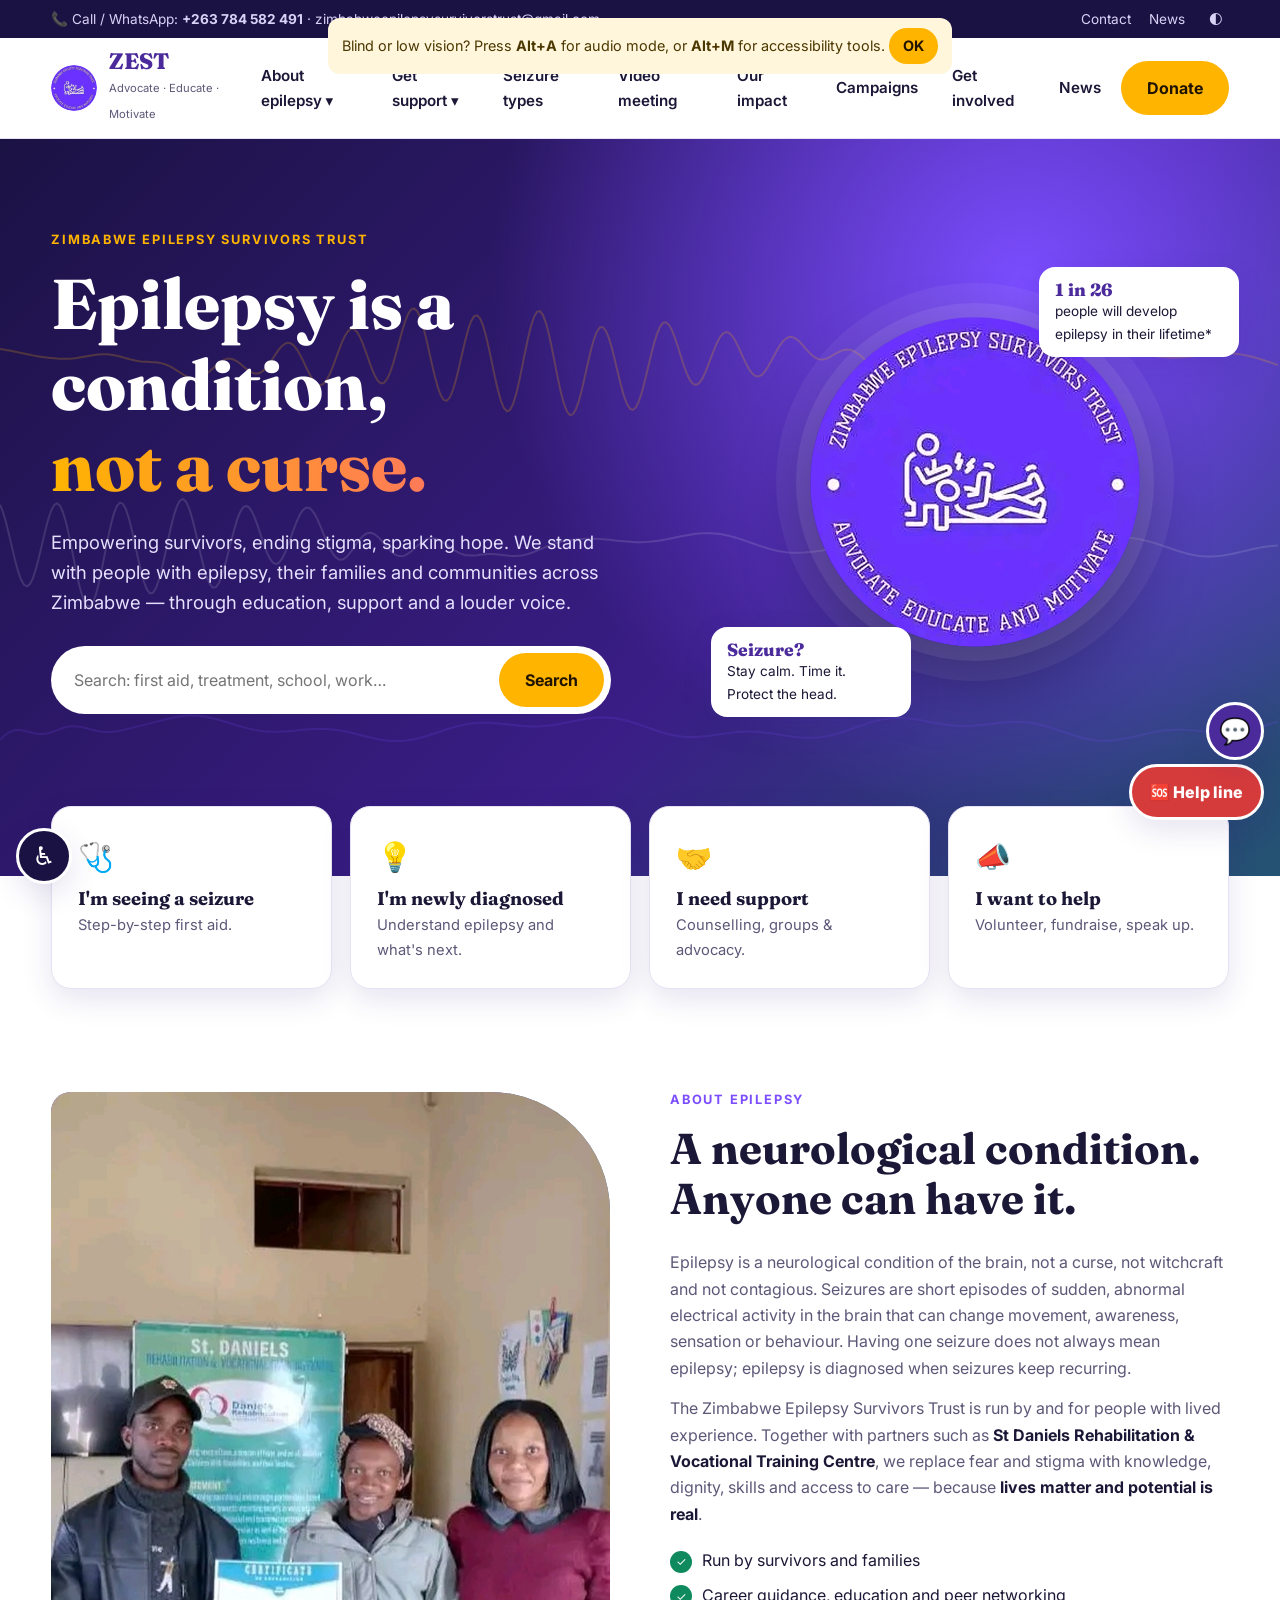
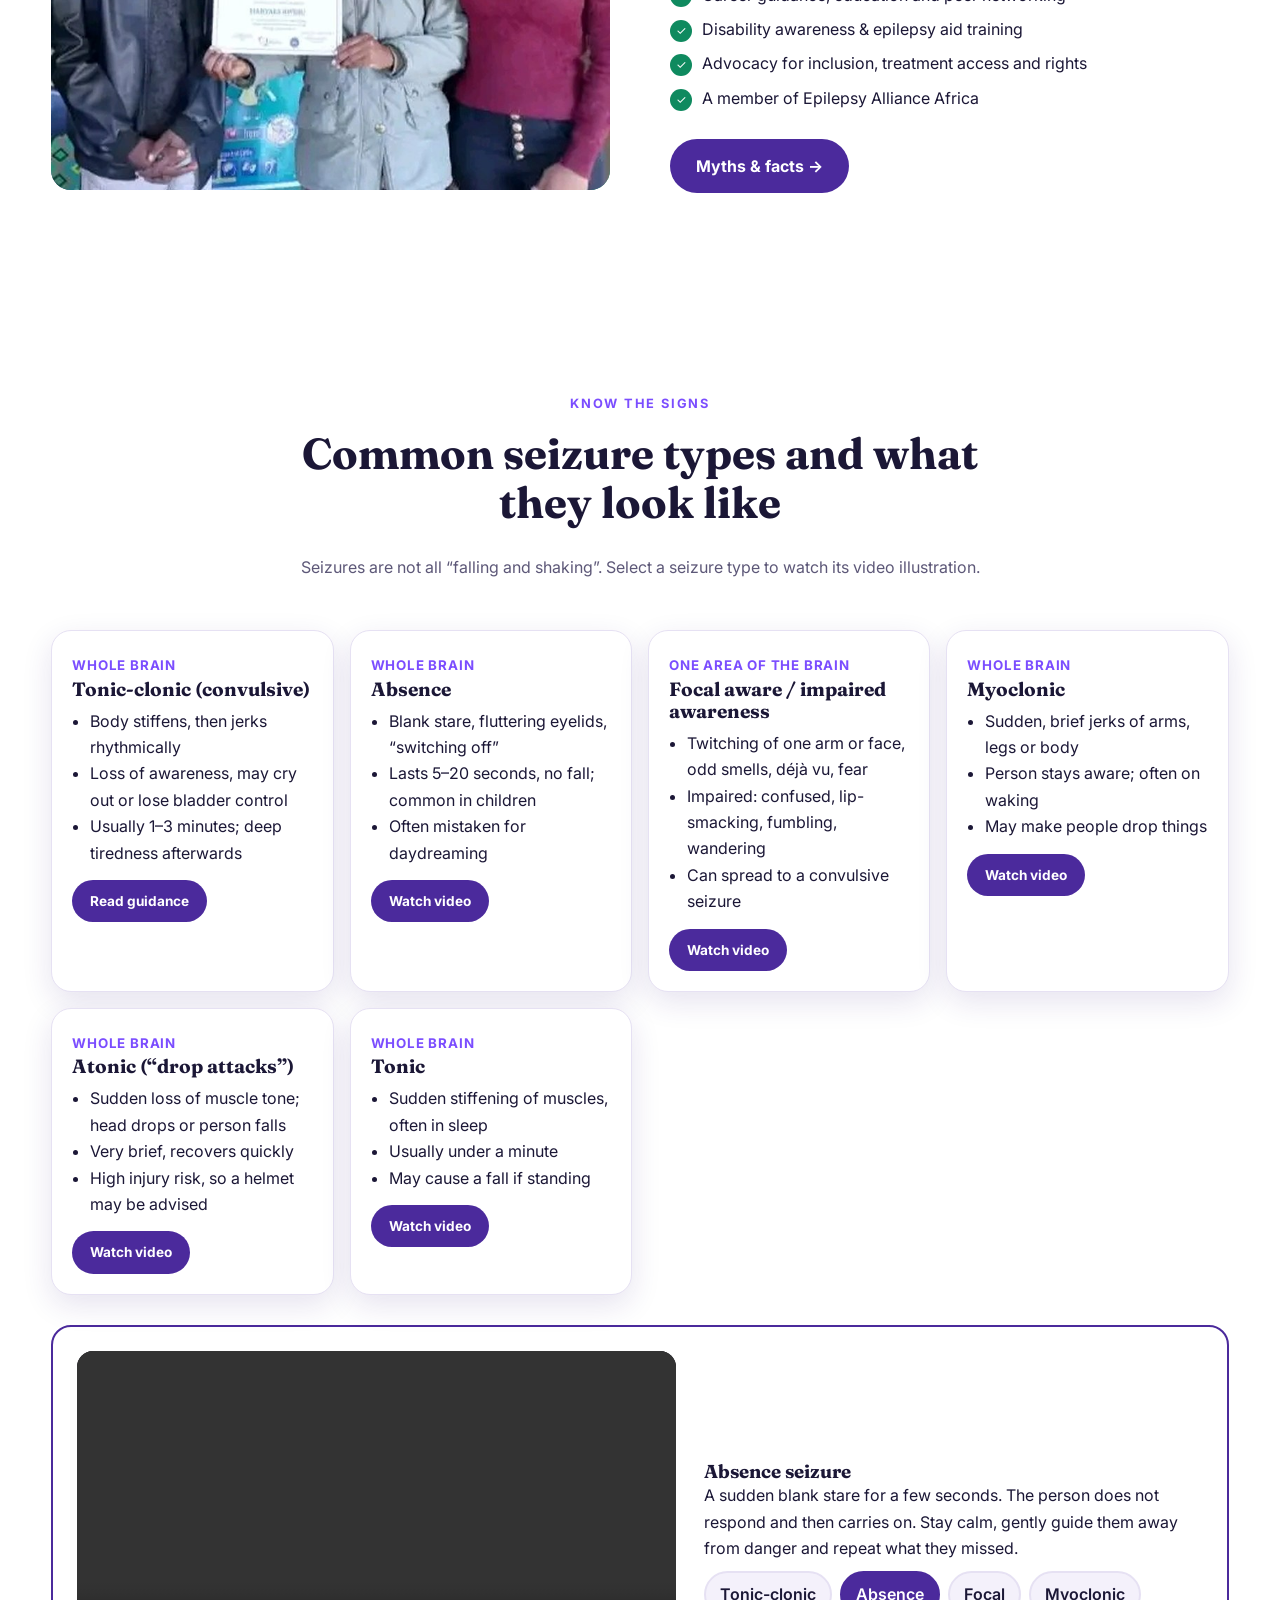
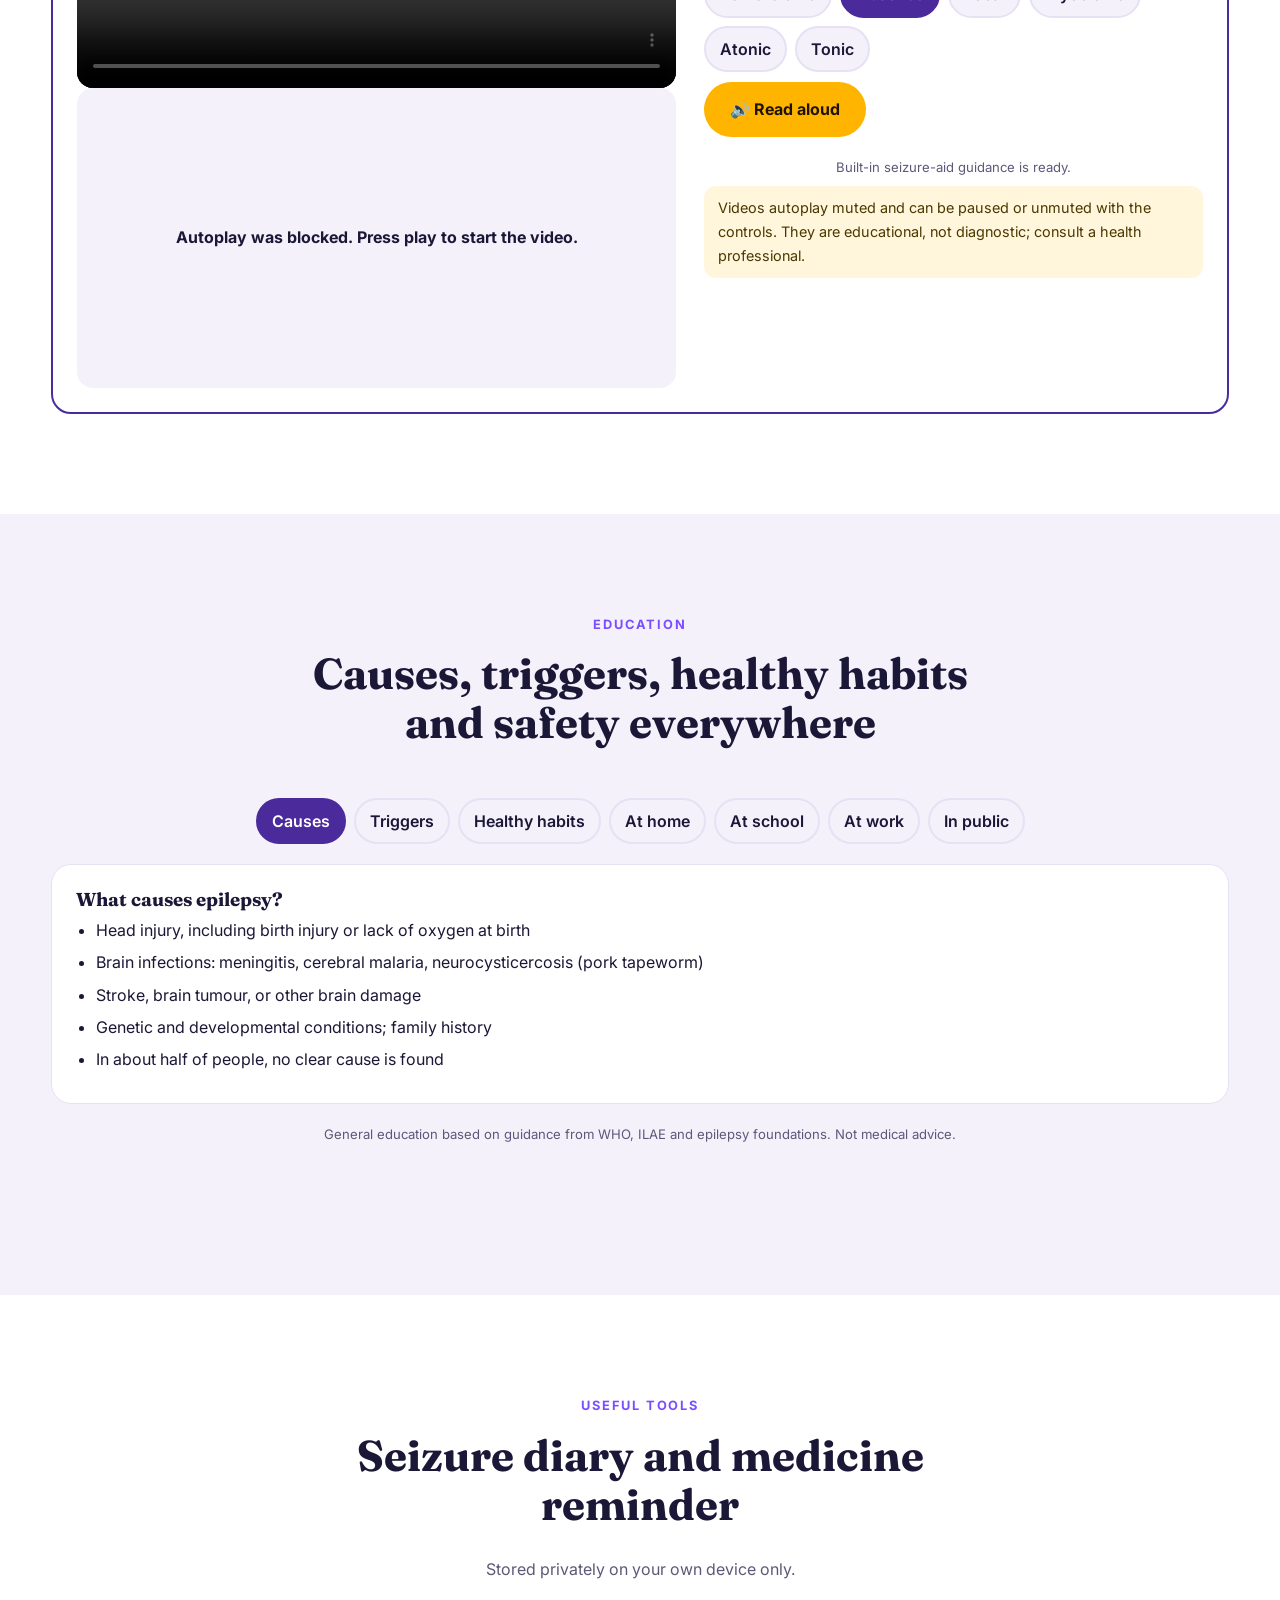
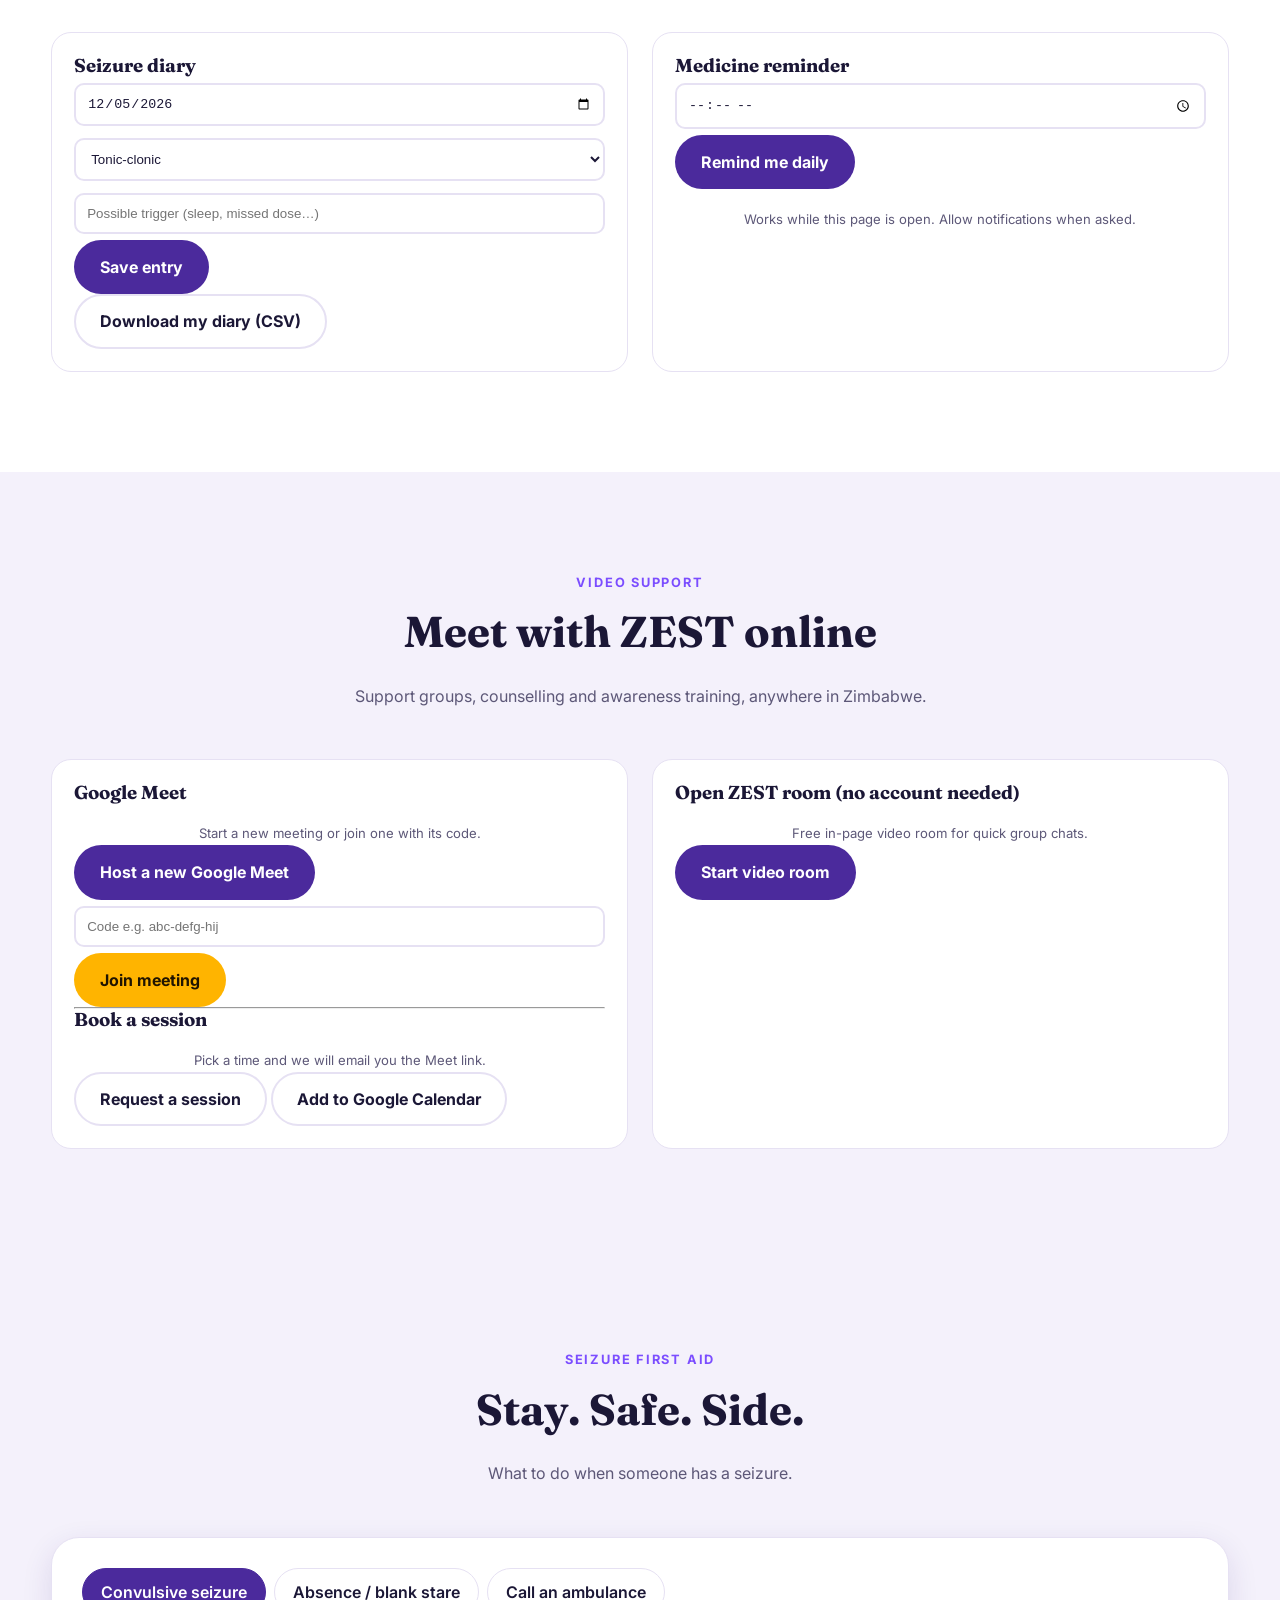
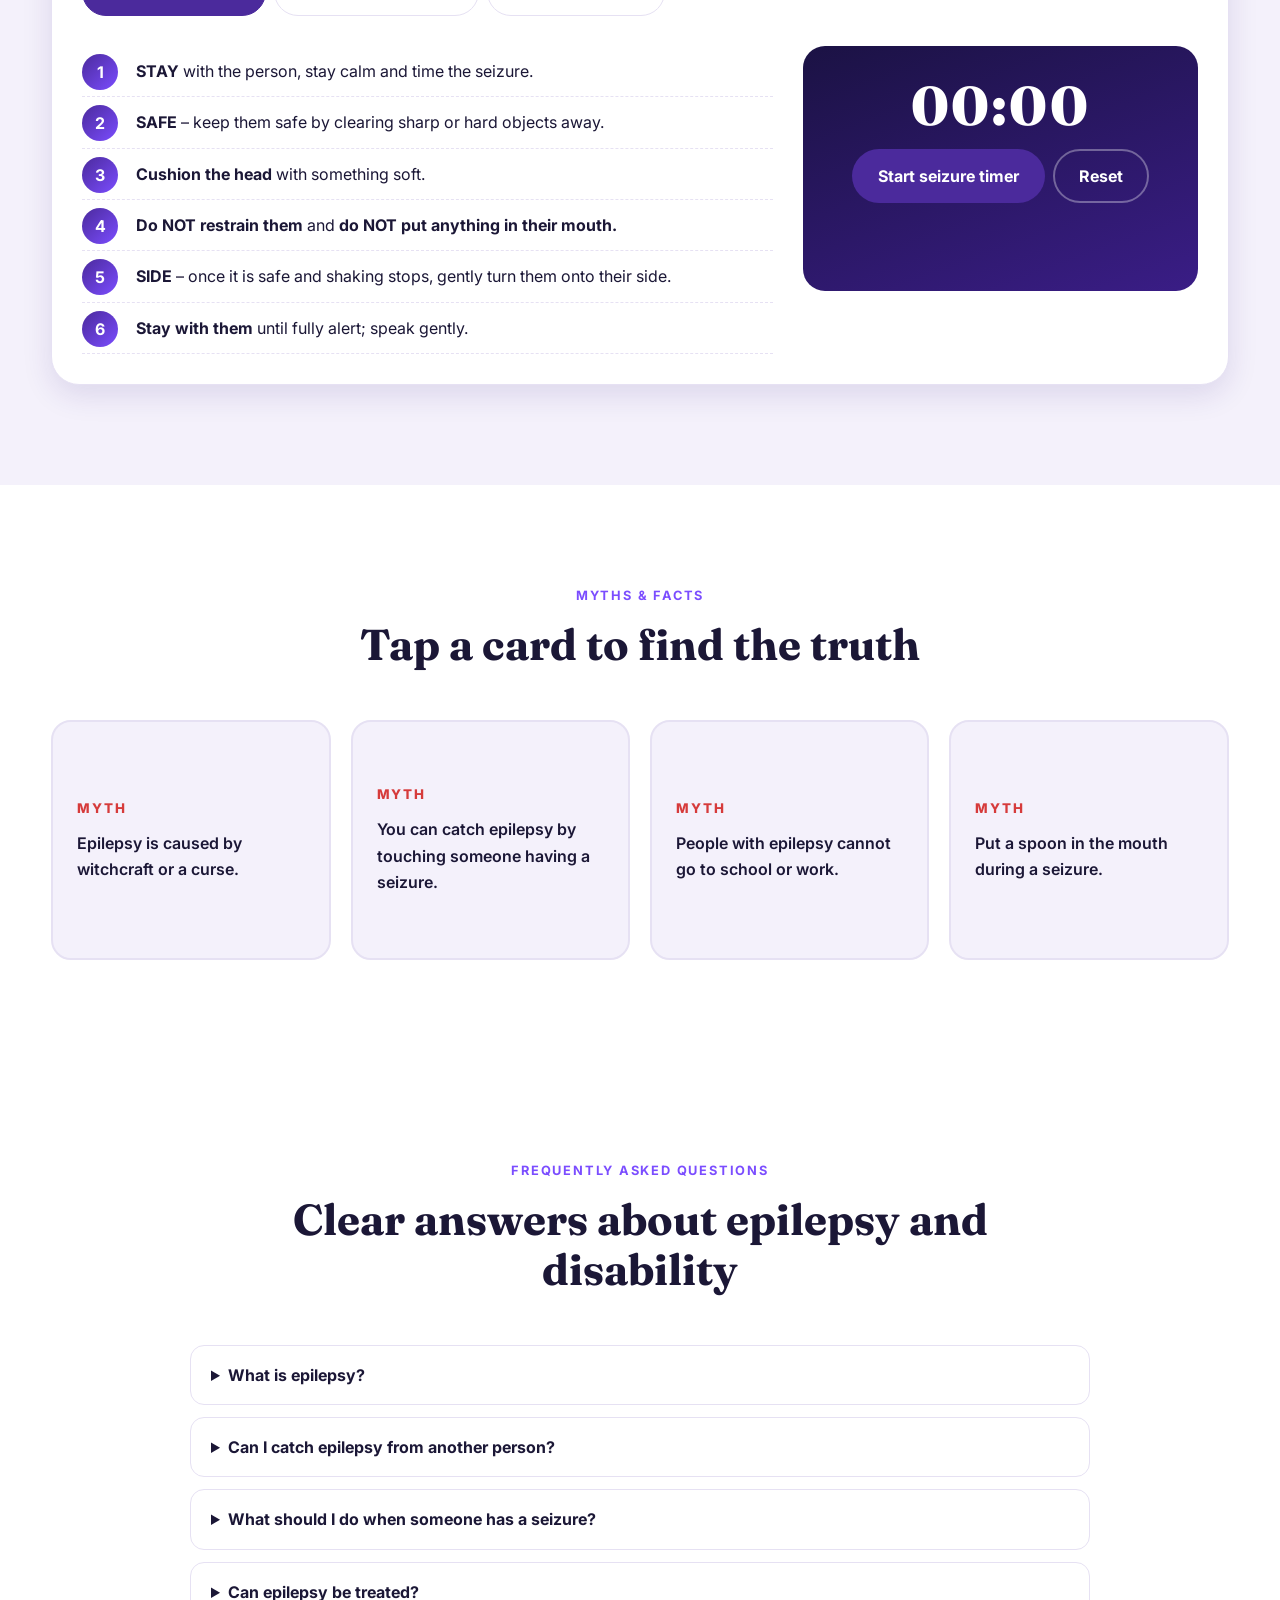
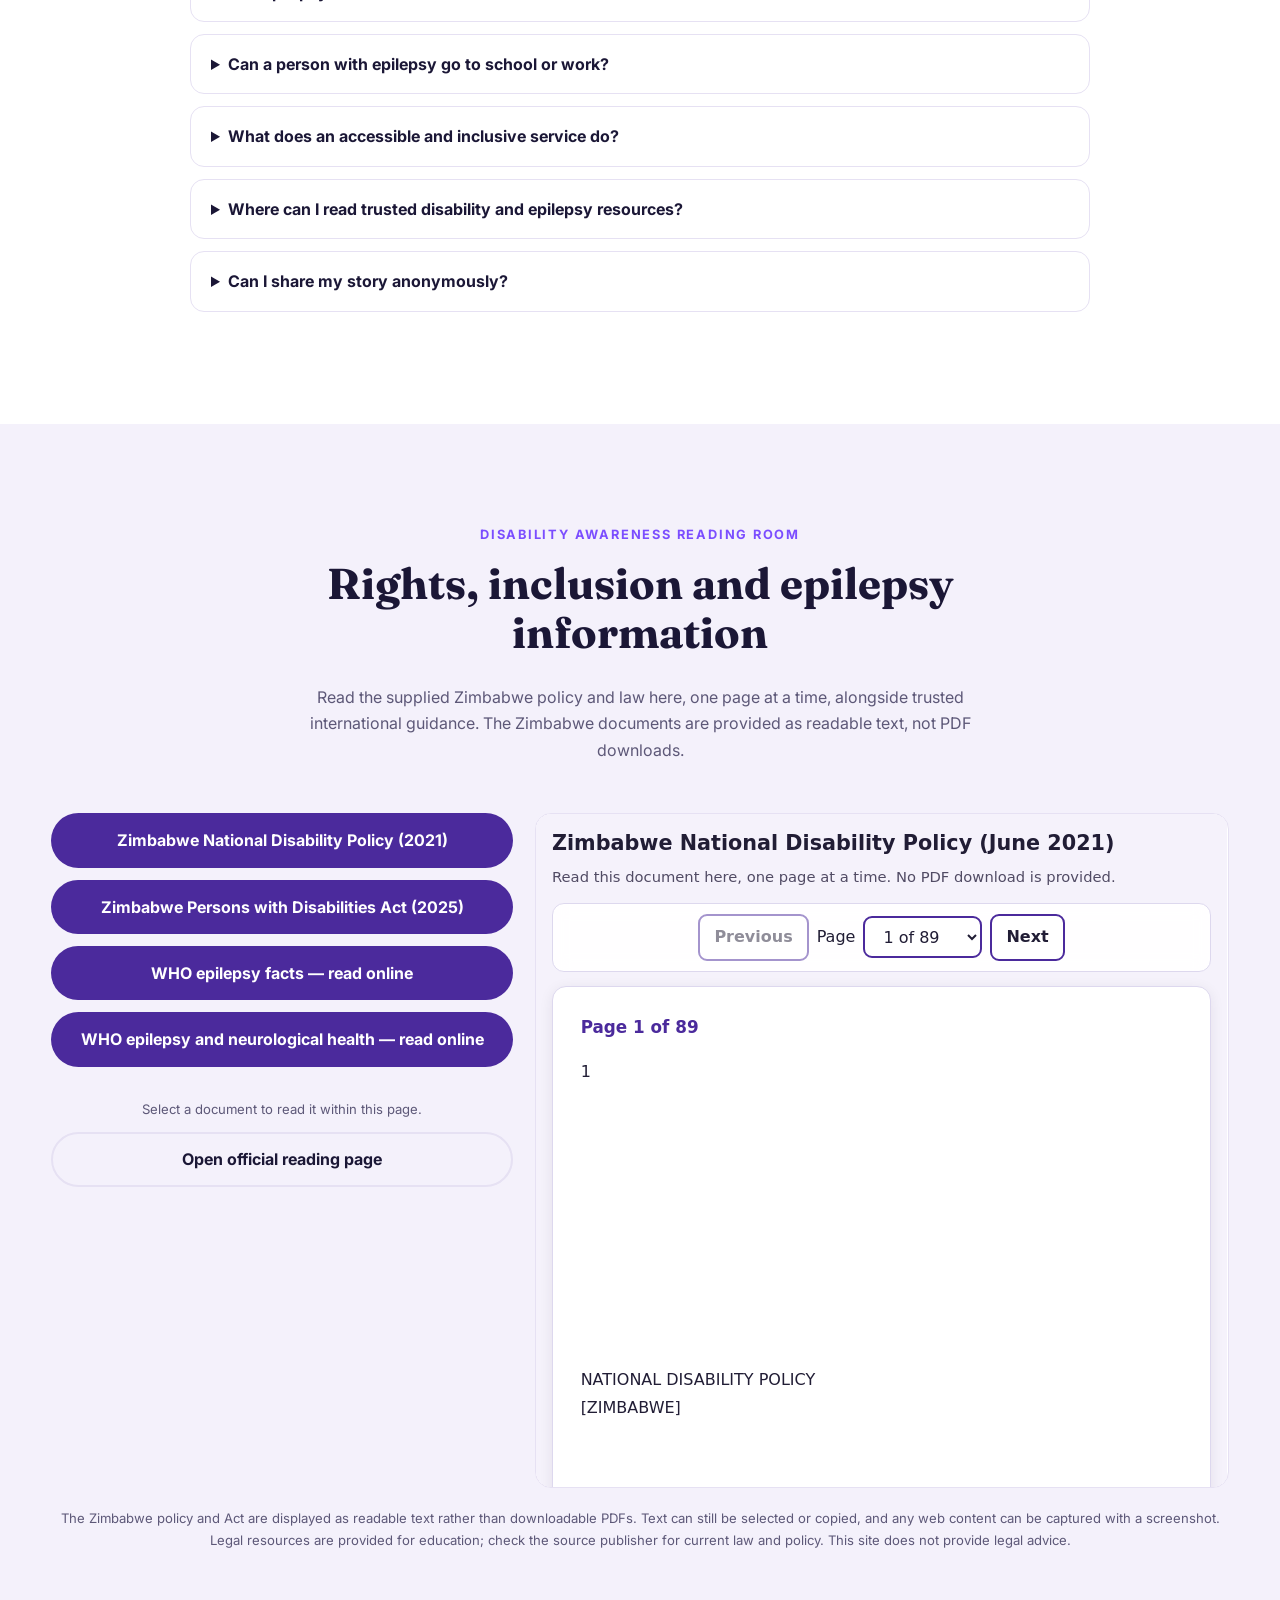
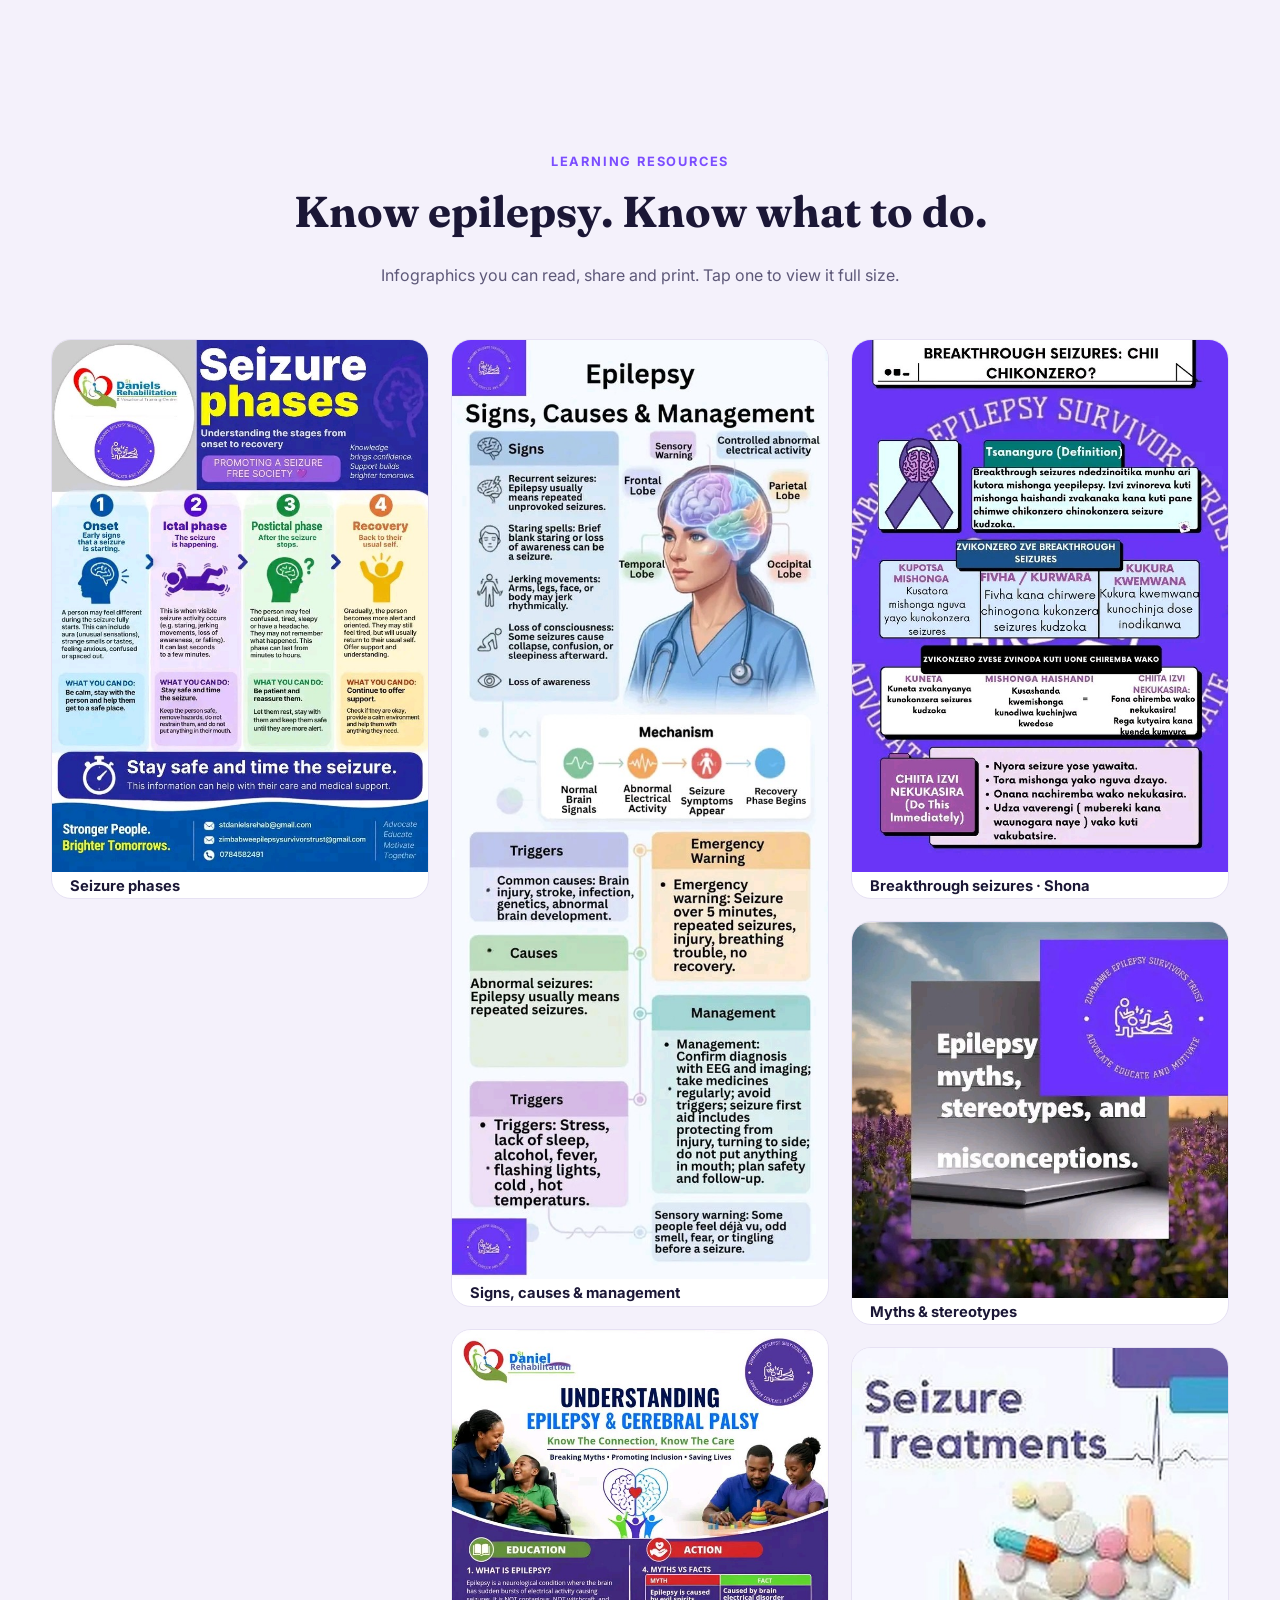
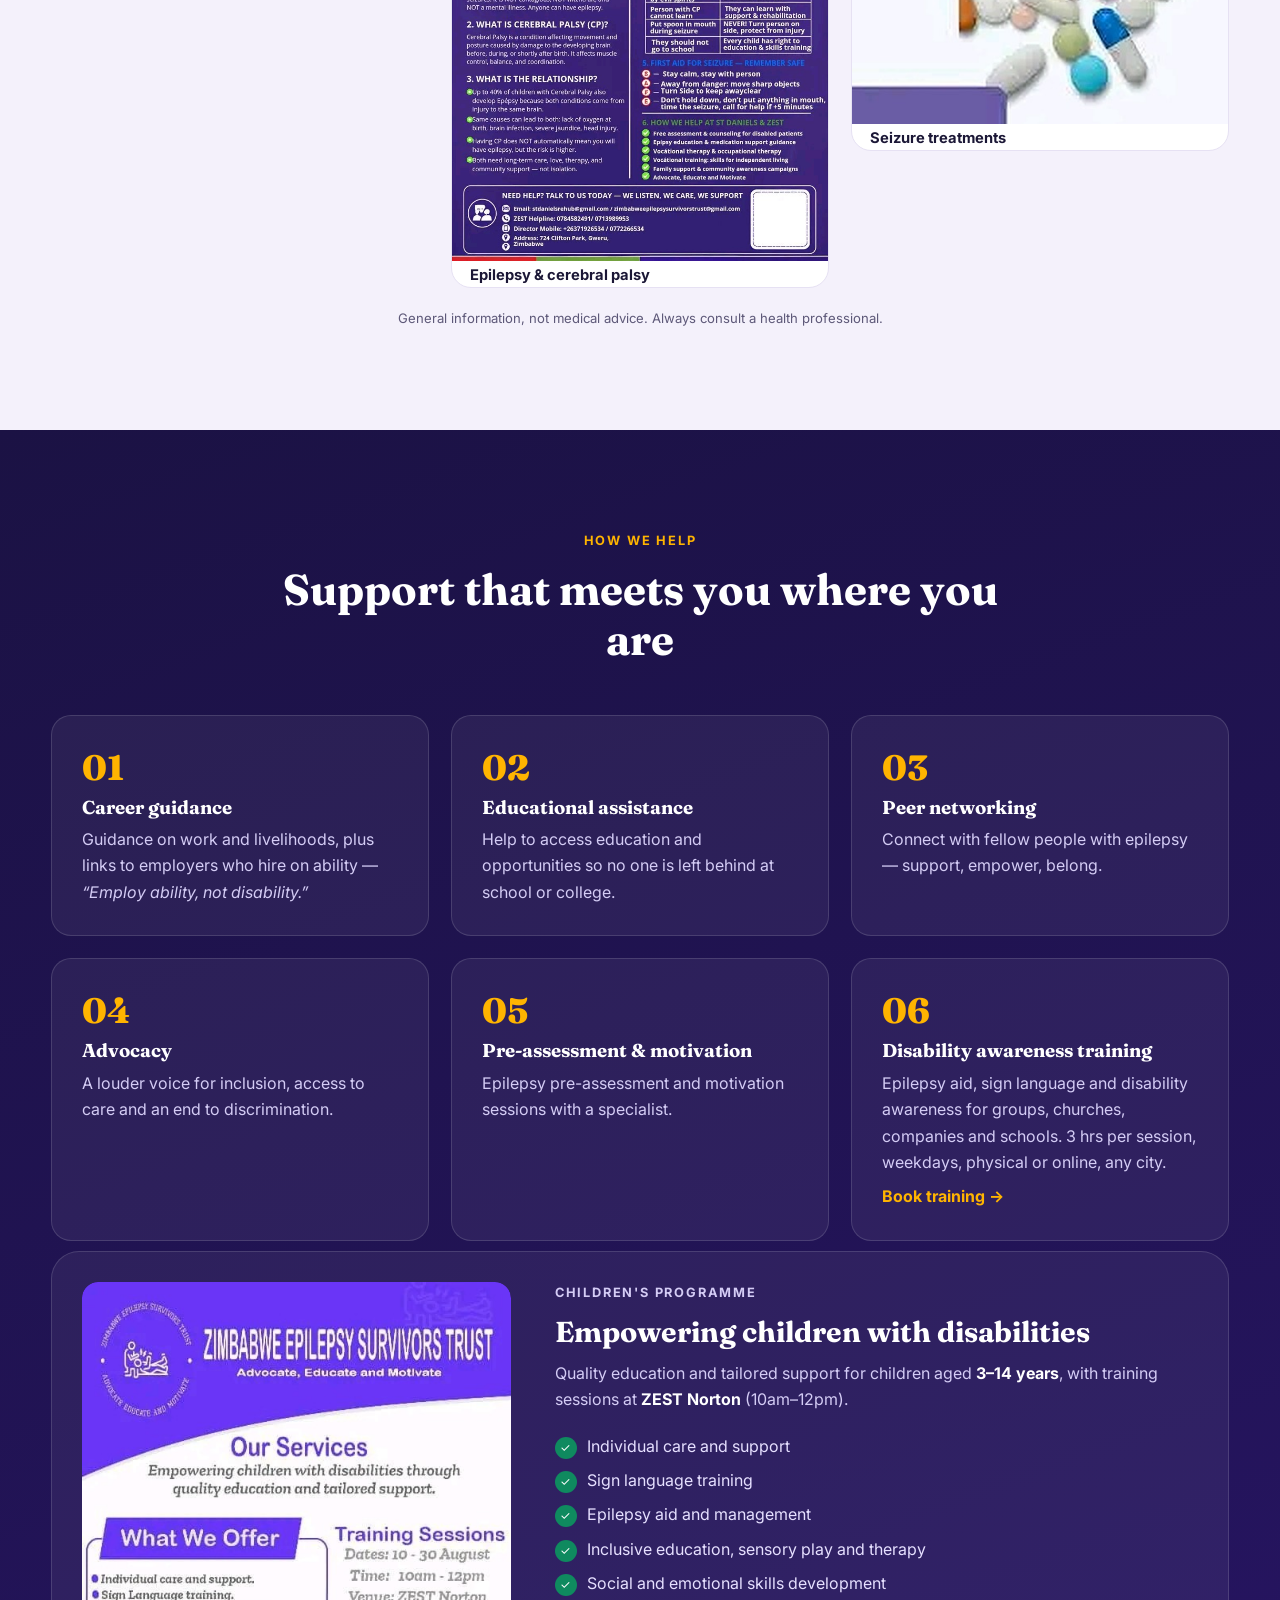
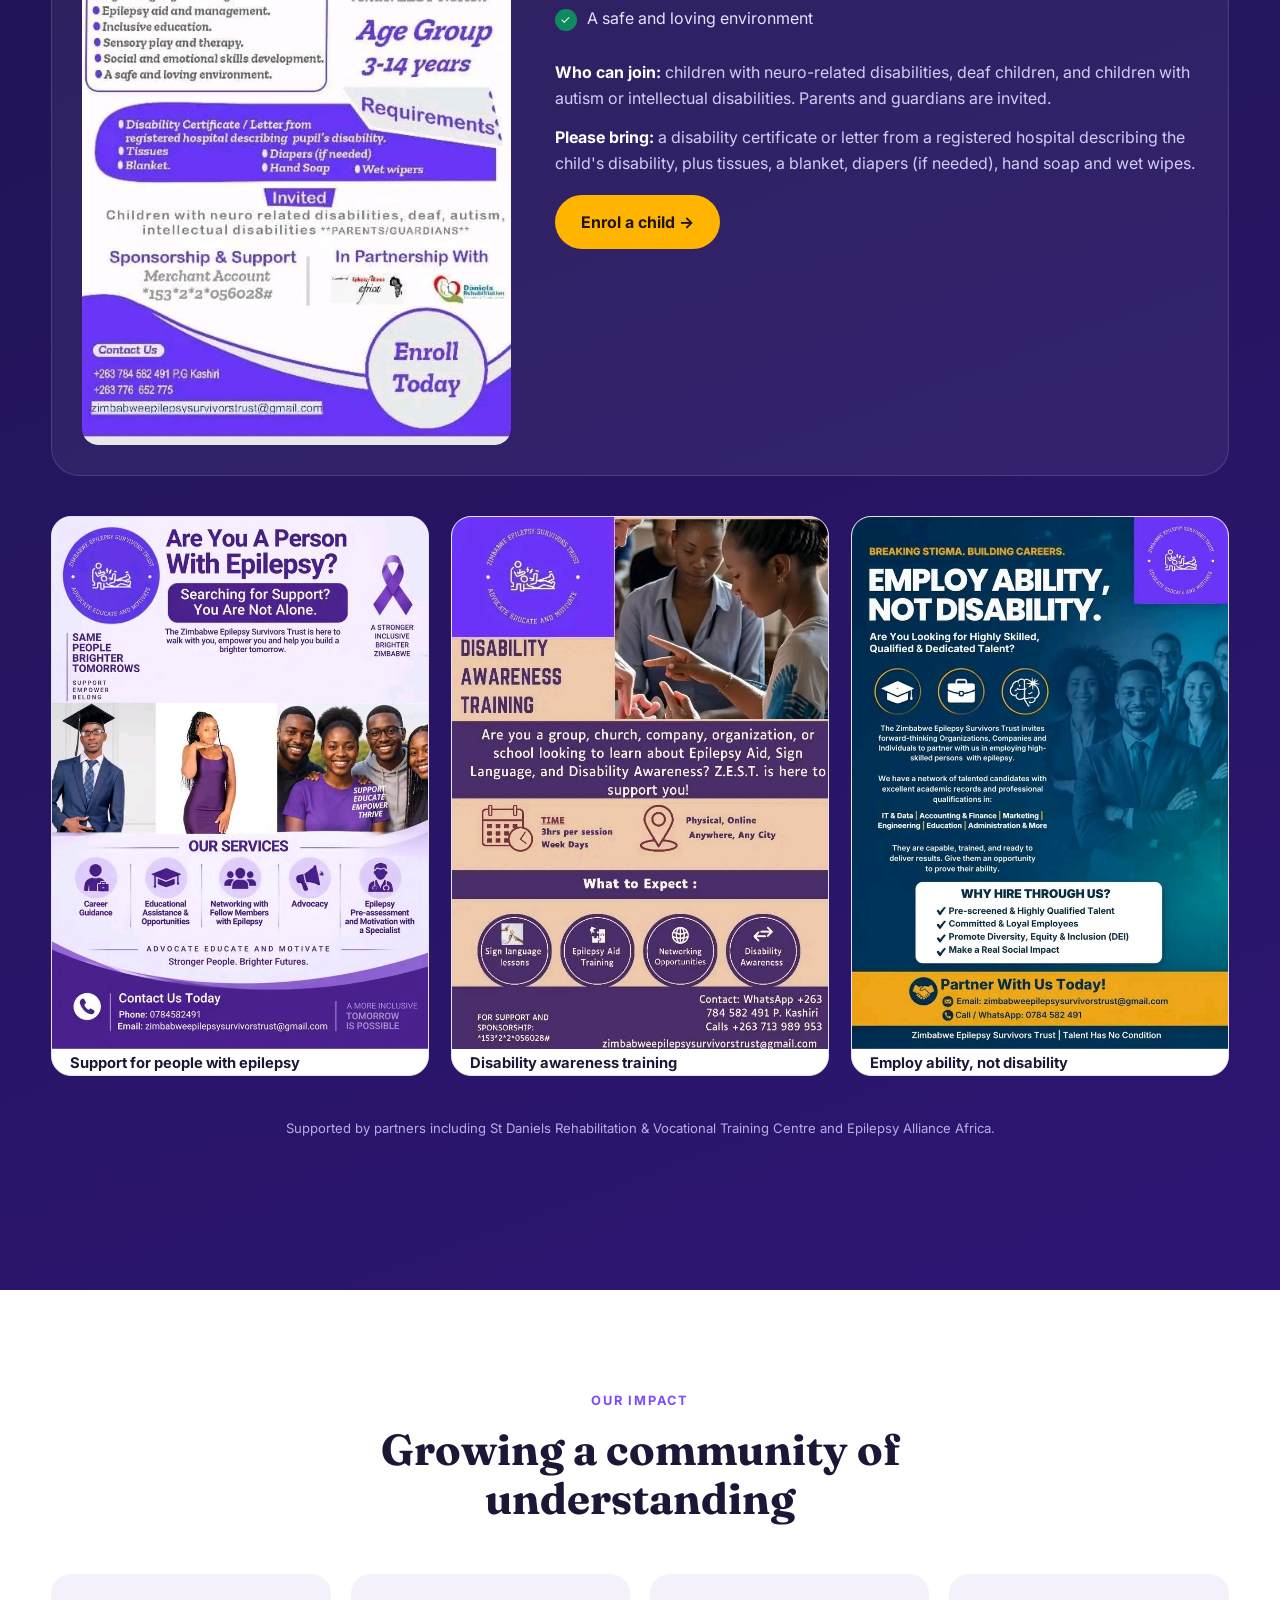
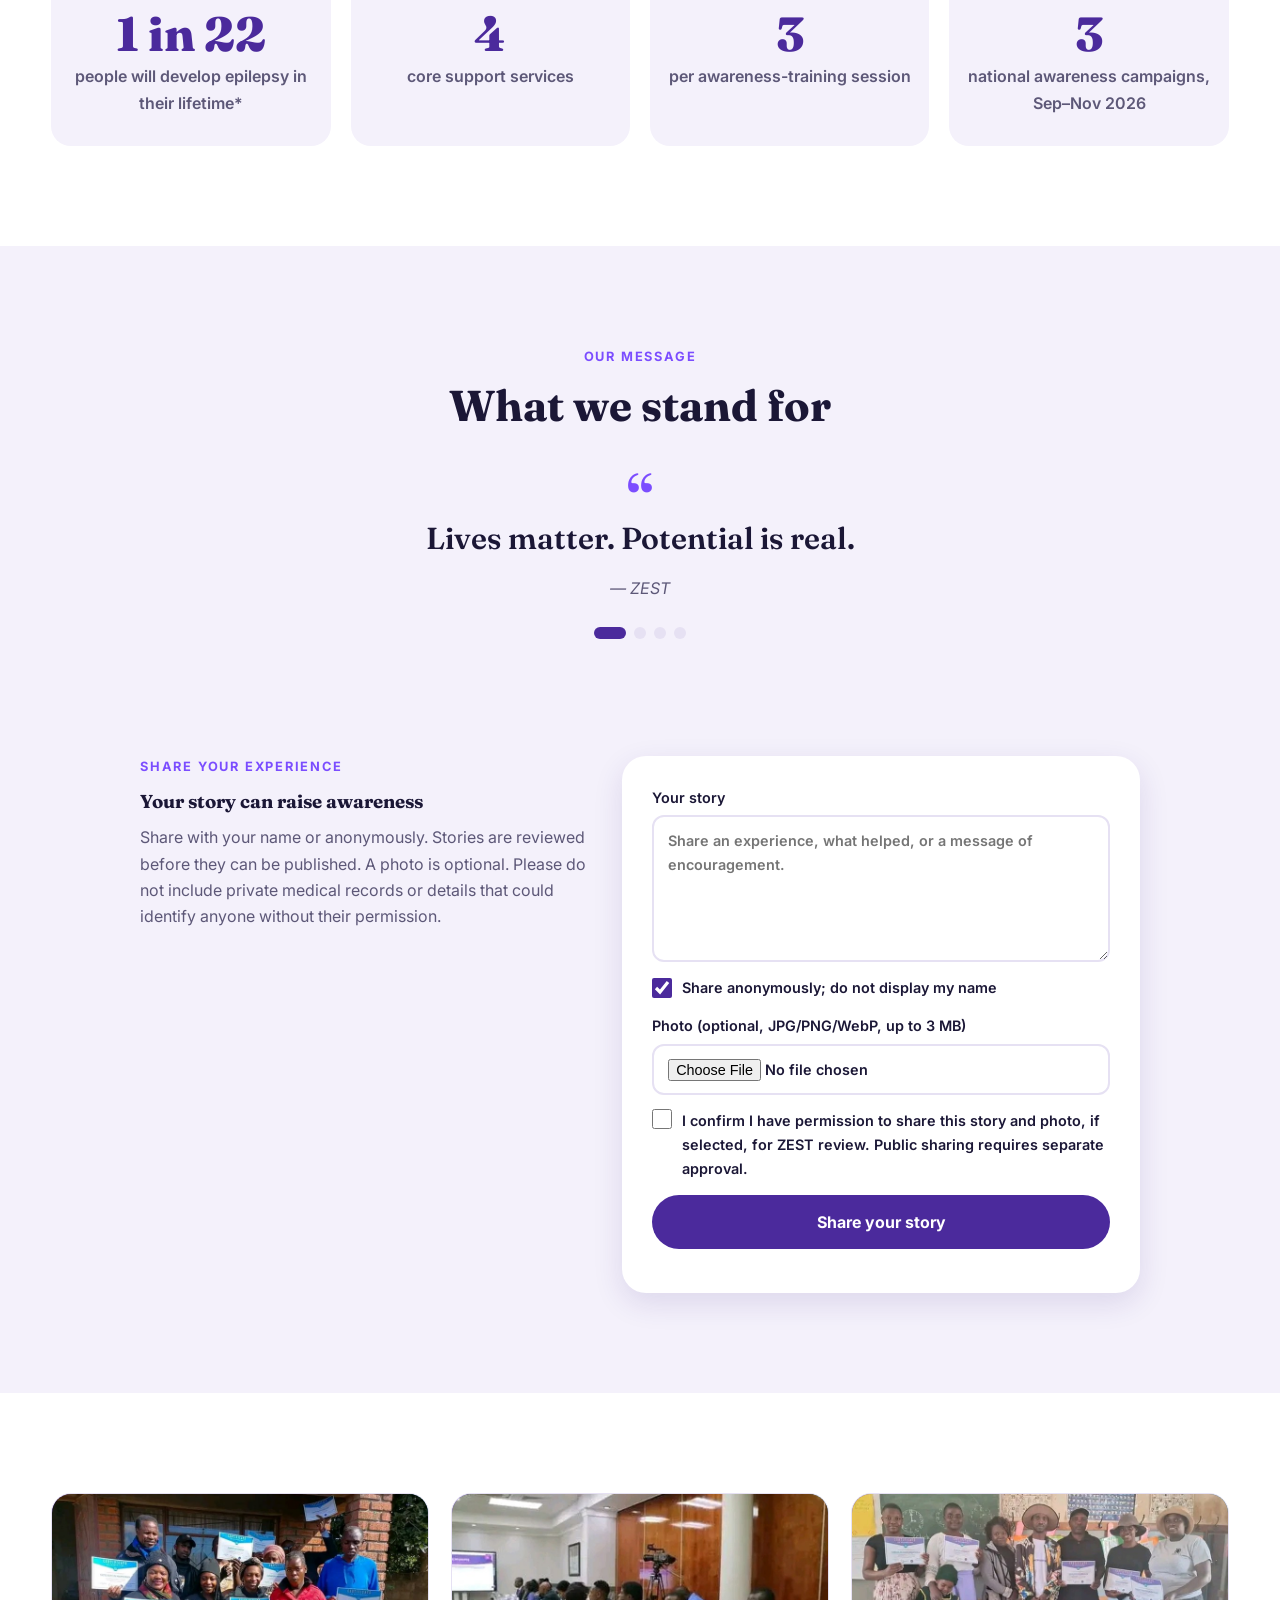
==== index.html @ 218ceadd "Render disability documents as in-site text Co-authored-by: Copilot <223556219+Copilot@users.noreply" ====
<!DOCTYPE html>
<html lang="en">
<head>
<meta charset="UTF-8">
<meta name="viewport" content="width=device-width, initial-scale=1">
<title>ZEST – Zimbabwe Epilepsy Survivors Trust</title>
<meta name="description" content="Zimbabwe Epilepsy Survivors Trust (ZEST): information, support and advocacy for people with epilepsy and disabilities in Zimbabwe.">
<meta name="theme-color" content="#4b2a9c">
<meta property="og:type" content="website">
<meta property="og:title" content="ZEST – Zimbabwe Epilepsy Survivors Trust">
<meta property="og:description" content="Empowering Survivors, Ending Stigma, Sparking Hope. Advocate · Educate · Motivate.">
<meta property="og:image" content="images/og-image.png">
<link rel="icon" type="image/png" sizes="32x32" href="images/favicon-32.png">
<link rel="apple-touch-icon" href="images/apple-touch-icon.png">
<link rel="preconnect" href="https://fonts.googleapis.com">
<link rel="preconnect" href="https://fonts.gstatic.com" crossorigin>
<link href="https://fonts.googleapis.com/css2?family=Fraunces:opsz,wght@9..144,600;9..144,800&family=Inter:wght@400;500;600;700&display=swap" rel="stylesheet">
<link rel="stylesheet" href="css/style.css">
<link rel="stylesheet" href="css/inclusive.css">
</head>
<body>
<a class="skip" href="#main">Skip to content</a>

<!-- Utility bar -->
<div class="utility">
  <div class="wrap utility-in">
    <span>📞 Call / WhatsApp: <a href="tel:+263784582491"><strong>+263 784 582 491</strong></a> · <a href="mailto:zimbabweepilepsysurvivorstrust@gmail.com">zimbabweepilepsysurvivorstrust@gmail.com</a></span>
    <nav aria-label="Utility">
      <a href="#contact">Contact</a>
      <a href="#news">News</a>
      <button id="themeBtn" aria-label="Toggle dark mode">🌓</button>
    </nav>
  </div>
</div>

<!-- Header -->
<header class="site-header" id="top">
  <div class="wrap head-in">
    <a href="#top" class="brand" aria-label="ZEST home">
      <img src="images/logo.png" alt="ZEST logo" class="brand-logo" onerror="this.replaceWith(Object.assign(document.createElement('span'),{className:'brand-mark',textContent:'Z'}))">
      <span class="brand-text"><b>ZEST</b><small>Advocate · Educate · Motivate</small></span>
    </a>
    <button class="burger" id="burger" aria-label="Menu" aria-expanded="false"><span></span><span></span><span></span></button>
    <nav class="main-nav" id="mainNav" aria-label="Main">
      <ul>
        <li class="has-sub"><a href="#about">About epilepsy ▾</a>
          <div class="sub">
            <a href="#firstaid">Seizure first aid</a>
            <a href="#myths">Myths &amp; facts</a>
            <a href="#resources">Learning resources</a>
            <a href="#stories">Share your story</a>
            <a href="#faqs">FAQs</a>
            <a href="#disability-resources">Disability documents</a>
            <a href="#about">What is epilepsy?</a>
          </div></li>
        <li class="has-sub"><a href="#services">Get support ▾</a>
          <div class="sub">
            <a href="#services">Our services</a>
            <a href="#stories">Our message</a>
            <a href="#contact">Talk to us</a>
          </div></li>
        <li><a href="#types">Seizure types</a></li>
        <li><a href="#meet">Video meeting</a></li>
        <li><a href="#impact">Our impact</a></li>
        <li><a href="#campaigns">Campaigns</a></li>
        <li><a href="#involved">Get involved</a></li>
        <li><a href="#news">News</a></li>
        <li><a class="btn btn-gold" href="#donate">Donate</a></li>
      </ul>
    </nav>
  </div>
</header>

<main id="main">

<!-- Hero -->
<section class="hero">
  <canvas id="eeg" aria-hidden="true"></canvas>
  <div class="wrap hero-in">
    <div class="hero-copy reveal">
      <p class="eyebrow">Zimbabwe Epilepsy Survivors Trust</p>
      <h1>Epilepsy is a condition,<br><span class="grad">not a curse.</span></h1>
      <p class="lead">Empowering survivors, ending stigma, sparking hope. We stand with people with epilepsy, their families and communities across Zimbabwe — through education, support and a louder voice.</p>
      <form class="hero-search" role="search" id="searchForm">
        <input type="search" id="searchInput" placeholder="Search: first aid, treatment, school, work…" aria-label="Search the site">
        <button class="btn btn-gold" type="submit">Search</button>
      </form>
      <p id="searchMsg" class="search-msg" role="status"></p>
    </div>
    <div class="hero-visual reveal">
      <div class="hero-logo"><img src="images/hero-logo.png" alt="Zimbabwe Epilepsy Survivors Trust logo: Advocate, Educate and Motivate" width="600" height="600"></div>
      <div class="float-card c1"><b>Seizure?</b><span>Stay calm. Time it. Protect the head.</span></div>
      <div class="float-card c2"><b>1 in 26</b><span>people will develop epilepsy in their lifetime*</span></div>
    </div>
  </div>
</section>

<!-- Quick help cards -->
<section class="quick wrap">
  <a class="qcard reveal" href="#firstaid"><span class="ico">🩺</span><h3>I'm seeing a seizure</h3><p>Step-by-step first aid.</p></a>
  <a class="qcard reveal" href="#about"><span class="ico">💡</span><h3>I'm newly diagnosed</h3><p>Understand epilepsy and what's next.</p></a>
  <a class="qcard reveal" href="#services"><span class="ico">🤝</span><h3>I need support</h3><p>Counselling, groups &amp; advocacy.</p></a>
  <a class="qcard reveal" href="#involved"><span class="ico">📣</span><h3>I want to help</h3><p>Volunteer, fundraise, speak up.</p></a>
</section>

<!-- About -->
<section class="section" id="about">
  <div class="wrap split">
    <div class="photo-slot tall reveal">
      <img src="images/about.jpg" alt="A ZEST participant receiving a certificate at a St Daniels training session" onerror="this.remove()">
      <span class="slot-hint">Add <code>images/about.jpg</code></span>
    </div>
    <div class="reveal">
      <p class="eyebrow dark">About epilepsy</p>
      <h2>A neurological condition. Anyone can have it.</h2>
      <p>Epilepsy is a neurological condition of the brain, not a curse, not witchcraft and not contagious. Seizures are short episodes of sudden, abnormal electrical activity in the brain that can change movement, awareness, sensation or behaviour. Having one seizure does not always mean epilepsy; epilepsy is diagnosed when seizures keep recurring.</p>
      <p>The Zimbabwe Epilepsy Survivors Trust is run by and for people with lived experience. Together with partners such as <strong>St Daniels Rehabilitation &amp; Vocational Training Centre</strong>, we replace fear and stigma with knowledge, dignity, skills and access to care — because <strong>lives matter and potential is real</strong>.</p>
      <ul class="ticks">
        <li>Run by survivors and families</li>
        <li>Career guidance, education and peer networking</li>
        <li>Disability awareness &amp; epilepsy aid training</li>
        <li>Advocacy for inclusion, treatment access and rights</li>
        <li>A member of Epilepsy Alliance Africa</li>
      </ul>
      <a class="btn btn-primary" href="#myths">Myths &amp; facts →</a>
    </div>
  </div>
</section>


<!-- Seizure types -->
<section class="section" id="types"><div class="wrap">
<div class="center reveal"><p class="eyebrow dark">Know the signs</p><h2>Common seizure types and what they look like</h2><p>Seizures are not all “falling and shaking”. Select a seizure type to watch its video illustration.</p></div>
<div class="types">
<article class="tcard"><small>Whole brain</small><h3>Tonic-clonic (convulsive)</h3><ul><li>Body stiffens, then jerks rhythmically</li><li>Loss of awareness, may cry out or lose bladder control</li><li>Usually 1–3 minutes; deep tiredness afterwards</li></ul><button class="btn btn-primary" data-demo="tc">Read guidance</button></article>
<article class="tcard"><small>Whole brain</small><h3>Absence</h3><ul><li>Blank stare, fluttering eyelids, “switching off”</li><li>Lasts 5–20 seconds, no fall; common in children</li><li>Often mistaken for daydreaming</li></ul><button class="btn btn-primary" data-demo="ab">Watch video</button></article>
<article class="tcard"><small>One area of the brain</small><h3>Focal aware / impaired awareness</h3><ul><li>Twitching of one arm or face, odd smells, déjà vu, fear</li><li>Impaired: confused, lip-smacking, fumbling, wandering</li><li>Can spread to a convulsive seizure</li></ul><button class="btn btn-primary" data-demo="fa">Watch video</button></article>
<article class="tcard"><small>Whole brain</small><h3>Myoclonic</h3><ul><li>Sudden, brief jerks of arms, legs or body</li><li>Person stays aware; often on waking</li><li>May make people drop things</li></ul><button class="btn btn-primary" data-demo="my">Watch video</button></article>
<article class="tcard"><small>Whole brain</small><h3>Atonic (“drop attacks”)</h3><ul><li>Sudden loss of muscle tone; head drops or person falls</li><li>Very brief, recovers quickly</li><li>High injury risk, so a helmet may be advised</li></ul><button class="btn btn-primary" data-demo="at">Watch video</button></article>
<article class="tcard"><small>Whole brain</small><h3>Tonic</h3><ul><li>Sudden stiffening of muscles, often in sleep</li><li>Usually under a minute</li><li>May cause a fall if standing</li></ul><button class="btn btn-primary" data-demo="to">Watch video</button></article>
</div>
<div class="demo reveal"><div class="demo-video-wrap"><video id="stage" controls autoplay muted loop playsinline preload="auto" aria-label="Autoplaying seizure video illustration"></video><p id="demoVideoFallback" class="demo-video-fallback" role="status" hidden></p></div>
<div><h3 id="demoTitle">Choose a seizure type</h3><p id="demoText" aria-live="polite">Select a type below to see how it appears and what a bystander should do.</p>
<div class="demo-tabs" id="demoTabs"><button data-demo="tc">Tonic-clonic</button><button data-demo="ab">Absence</button><button data-demo="fa">Focal</button><button data-demo="my">Myoclonic</button><button data-demo="at">Atonic</button><button data-demo="to">Tonic</button></div>
<button class="btn btn-gold" id="demoRead">🔊 Read aloud</button><p id="demoStatus" class="small" role="status" aria-live="polite">Choose a seizure type to read its first-aid guidance.</p><p class="calm">Videos autoplay muted and can be paused or unmuted with the controls. They are educational, not diagnostic; consult a health professional.</p></div></div>
</div></section>

<!-- Learn -->
<section class="section tint" id="learn"><div class="wrap">
<div class="center reveal"><p class="eyebrow dark">Education</p><h2>Causes, triggers, healthy habits and safety everywhere</h2></div>
<div class="ltabs" role="tablist" id="ltabs"><button class="on" data-l="0">Causes</button><button data-l="1">Triggers</button><button data-l="2">Healthy habits</button><button data-l="3">At home</button><button data-l="4">At school</button><button data-l="5">At work</button><button data-l="6">In public</button></div>
<div class="lpanel on"><h3>What causes epilepsy?</h3><ul><li>Head injury, including birth injury or lack of oxygen at birth</li><li>Brain infections: meningitis, cerebral malaria, neurocysticercosis (pork tapeworm)</li><li>Stroke, brain tumour, or other brain damage</li><li>Genetic and developmental conditions; family history</li><li>In about half of people, no clear cause is found</li></ul></div>
<div class="lpanel"><h3>Common seizure triggers</h3><ul><li>Missed medication (the most common cause of breakthrough seizures)</li><li>Lack of sleep and exhaustion</li><li>Stress, strong emotions, illness or fever</li><li>Alcohol, drugs and withdrawal</li><li>Flashing lights (only some people, “photosensitive epilepsy”)</li><li>Missed meals, dehydration; hormonal changes for some women</li></ul><p class="calm">Triggers differ for each person. A diary helps find yours (see the Seizure diary below).</p></div>
<div class="lpanel"><h3>Habits that support seizure control</h3><ul><li>Take medicine at the same time every day; never stop suddenly</li><li>Sleep 7–9 hours and keep regular hours</li><li>Eat regular meals and drink water</li><li>Manage stress: talk, pray, walk, breathe</li><li>Avoid alcohol and drugs; attend clinic reviews</li><li>Never swim, cook on open fire or climb alone unless a doctor says it is safe</li></ul></div>
<div class="lpanel"><h3>Seizure at home</h3><ul><li>Cushion the head, clear hard objects, time it</li><li>Keep cooking fires and boiling water away from the person; use raised cooking stands where possible</li><li>Prefer showers to baths; keep bathroom doors unlocked</li><li>Family members should learn first aid and keep medicine visible</li></ul></div>
<div class="lpanel"><h3>Seizure at school</h3><ul><li>Teachers: stay, time it, protect the head, turn on the side after shaking</li><li>Do not send the child home alone; let them rest afterwards</li><li>Share a care plan with the school; classmates should be taught it is not contagious</li><li>Allow catch-up on missed lessons and exams</li></ul></div>
<div class="lpanel"><h3>Seizure at work</h3><ul><li>Employers: know first aid, keep a calm space to rest</li><li>Guard people away from machines, heights and heat during a seizure</li><li>Colleagues should not restrain or give food or drink until fully alert</li><li>Epilepsy is not a reason for dismissal: make reasonable adjustments</li></ul></div>
<div class="lpanel"><h3>Seizure in public</h3><ul><li>Move the crowd back; ask someone to call for help if needed</li><li>Keep away from roads, water, crowds and sharp objects</li><li>Do not give food, drink or tablets until fully awake</li><li>Call an ambulance if over 5 minutes, repeated, injured, or first seizure</li><li>Stay until the person is fully alert; speak kindly</li></ul></div>
<p class="small center">General education based on guidance from WHO, ILAE and epilepsy foundations. Not medical advice.</p>
</div></section>

<!-- Tools -->
<section class="section" id="tools"><div class="wrap">
<div class="center reveal"><p class="eyebrow dark">Useful tools</p><h2>Seizure diary and medicine reminder</h2><p>Stored privately on your own device only.</p></div>
<div class="meet"><div class="box"><h3>Seizure diary</h3><form id="diaryForm"><input type="date" id="dDate" aria-label="Date" required><select id="dType" aria-label="Type"><option>Tonic-clonic</option><option>Absence</option><option>Focal</option><option>Myoclonic</option><option>Atonic</option><option>Tonic</option></select><input id="dTrig" placeholder="Possible trigger (sleep, missed dose…)" maxlength="80"><button class="btn btn-primary">Save entry</button></form><ul id="diaryList"></ul><button class="btn btn-ghost" id="diaryDl">Download my diary (CSV)</button></div>
<div class="box"><h3>Medicine reminder</h3><input type="time" id="medTime" aria-label="Time"><button class="btn btn-primary" id="medSet">Remind me daily</button><p class="small" id="medMsg" role="status">Works while this page is open. Allow notifications when asked.</p></div></div>
</div></section>

<!-- Meet -->
<section class="section tint" id="meet"><div class="wrap">
<div class="center reveal"><p class="eyebrow dark">Video support</p><h2>Meet with ZEST online</h2><p>Support groups, counselling and awareness training, anywhere in Zimbabwe.</p></div>
<div class="meet"><div class="box"><h3>Google Meet</h3><p class="small">Start a new meeting or join one with its code.</p><a class="btn btn-primary" href="https://meet.new" target="_blank" rel="noopener">Host a new Google Meet</a>
<input id="meetCode" placeholder="Code e.g. abc-defg-hij" aria-label="Meeting code"><button class="btn btn-gold" id="meetJoin">Join meeting</button>
<hr><h3>Book a session</h3><p class="small">Pick a time and we will email you the Meet link.</p><a class="btn btn-ghost" href="#contact" data-enquiry="training">Request a session</a>
<a class="btn btn-ghost" id="calLink" target="_blank" rel="noopener" href="#">Add to Google Calendar</a></div>
<div class="box"><h3>Open ZEST room (no account needed)</h3><p class="small">Free in-page video room for quick group chats.</p><button class="btn btn-primary" id="jitsiBtn">Start video room</button><div id="jitsi" hidden></div></div></div>
</div></section>

<!-- First aid -->
<section class="section tint" id="firstaid">
  <div class="wrap">
    <div class="center reveal">
      <p class="eyebrow dark">Seizure first aid</p>
      <h2>Stay. Safe. Side.</h2>
      <p>What to do when someone has a seizure.</p>
    </div>
    <div class="aid reveal">
      <div class="aid-tabs" role="tablist">
        <button role="tab" class="on" data-t="0">Convulsive seizure</button>
        <button role="tab" data-t="1">Absence / blank stare</button>
        <button role="tab" data-t="2">Call an ambulance</button>
      </div>
      <div class="aid-panel on" role="tabpanel">
        <ol class="steps">
          <li><b>STAY</b> with the person, stay calm and time the seizure.</li>
          <li><b>SAFE</b> – keep them safe by clearing sharp or hard objects away.</li>
          <li><b>Cushion the head</b> with something soft.</li>
          <li><b>Do NOT restrain them</b> and <b>do NOT put anything in their mouth.</b></li>
          <li><b>SIDE</b> – once it is safe and shaking stops, gently turn them onto their side.</li>
          <li><b>Stay with them</b> until fully alert; speak gently.</li>
        </ol>
      </div>
      <div class="aid-panel" role="tabpanel">
        <ol class="steps">
          <li><b>Stay with the person</b> and speak calmly.</li>
          <li><b>Guide them away from danger</b> (roads, water, heat).</li>
          <li><b>Don't restrain</b> them or shout.</li>
          <li><b>Reassure</b> them as they come round; explain what happened.</li>
        </ol>
      </div>
      <div class="aid-panel" role="tabpanel">
        <ul class="steps alert">
          <li>A seizure lasts <b>longer than 5 minutes</b></li>
          <li>One seizure follows another without recovery</li>
          <li>The person is injured, pregnant, or has trouble breathing</li>
          <li>It is their <b>first ever</b> seizure</li>
        </ul>
        <p class="note">Get to the nearest clinic or hospital as soon as possible.</p>
      </div>
      <div class="timer">
        <div class="timer-num" id="tnum">00:00</div>
        <div class="timer-btns">
          <button class="btn btn-primary" id="tstart">Start seizure timer</button>
          <button class="btn btn-ghost" id="treset">Reset</button>
        </div>
        <p id="tmsg" class="tmsg"></p>
      </div>
    </div>
  </div>
</section>

<!-- Myths -->
<section class="section" id="myths">
  <div class="wrap">
    <div class="center reveal">
      <p class="eyebrow dark">Myths &amp; facts</p>
      <h2>Tap a card to find the truth</h2>
    </div>
    <div class="flips">
      <button class="flip reveal"><span class="f-in"><span class="f-front"><small>MYTH</small>Epilepsy is caused by witchcraft or a curse.</span><span class="f-back"><small>FACT</small>Epilepsy is a neurological condition managed and controlled by various medication.</span></span></button>
      <button class="flip reveal"><span class="f-in"><span class="f-front"><small>MYTH</small>You can catch epilepsy by touching someone having a seizure.</span><span class="f-back"><small>FACT</small>It is not contagious. Helping safely is always right.</span></span></button>
      <button class="flip reveal"><span class="f-in"><span class="f-front"><small>MYTH</small>People with epilepsy cannot go to school or work.</span><span class="f-back"><small>FACT</small>With support, most people learn, work and raise families.</span></span></button>
      <button class="flip reveal"><span class="f-in"><span class="f-front"><small>MYTH</small>Put a spoon in the mouth during a seizure.</span><span class="f-back"><small>FACT</small>Never. It can cause injury. Protect the head and time it.</span></span></button>
    </div>
  </div>
</section>

<!-- Frequently asked questions -->
<section class="section" id="faqs">
  <div class="wrap">
    <div class="center reveal">
      <p class="eyebrow dark">Frequently asked questions</p>
      <h2>Clear answers about epilepsy and disability</h2>
    </div>
    <div class="faq-list">
      <details><summary>What is epilepsy?</summary><p>Epilepsy is a neurological condition of the brain. It is diagnosed when seizures keep recurring; one seizure on its own does not always mean epilepsy.</p></details>
      <details><summary>Can I catch epilepsy from another person?</summary><p>No. Epilepsy is not contagious. Stay calm, protect the person from injury and follow the first-aid guidance on this site.</p></details>
      <details><summary>What should I do when someone has a seizure?</summary><p>Stay with the person and time the seizure. Cushion their head, move nearby hazards and do not restrain them or put anything in their mouth. Call emergency services if a seizure lasts 5 minutes or more, repeats without recovery, causes injury or affects breathing.</p></details>
      <details><summary>Can epilepsy be treated?</summary><p>Many people control seizures with prescribed medicine. Treatment differs for each person. Do not start, change or stop medicine without advice from a qualified health professional.</p></details>
      <details><summary>Can a person with epilepsy go to school or work?</summary><p>Yes. People with epilepsy can study and work. Reasonable adjustments, an agreed seizure first-aid plan and an inclusive environment can help.</p></details>
      <details><summary>What does an accessible and inclusive service do?</summary><p>It respects each person's choices, removes communication and physical barriers, offers reasonable accommodations and does not discriminate because of disability.</p></details>
      <details><summary>Where can I read trusted disability and epilepsy resources?</summary><p>Use the online disability and epilepsy reading resources below, including Zimbabwean law, the UN disability convention and WHO epilepsy information.</p></details>
      <details><summary>Can I share my story anonymously?</summary><p>Yes. The story form can store a story for review without displaying your name. Avoid putting identifying details into the story itself. Email and WhatsApp replies can reveal your contact details to ZEST.</p></details>
    </div>
  </div>
</section>

<!-- Disability and epilepsy reading room -->
<section class="section tint" id="disability-resources">
  <div class="wrap">
    <div class="center reveal">
      <p class="eyebrow dark">Disability awareness reading room</p>
      <h2>Rights, inclusion and epilepsy information</h2>
      <p>Read the supplied Zimbabwe policy and law here, one page at a time, alongside trusted international guidance. The Zimbabwe documents are provided as readable text, not PDF downloads.</p>
    </div>
    <div class="reading-room">
      <div class="reading-list" role="group" aria-label="Choose a document to read">
        <button class="btn btn-primary" type="button" data-reading="documents/zimbabwe-national-disability-policy-2021.html" data-title="Zimbabwe National Disability Policy (June 2021)">Zimbabwe National Disability Policy (2021)</button>
        <button class="btn btn-primary" type="button" data-reading="documents/zimbabwe-persons-with-disabilities-act-2025.html" data-title="Zimbabwe Persons with Disabilities Act, No. 3 of 2025">Zimbabwe Persons with Disabilities Act (2025)</button>
        <button class="btn btn-primary" type="button" data-reading="https://www.who.int/news-room/fact-sheets/detail/epilepsy" data-title="World Health Organization: Epilepsy">WHO epilepsy facts — read online</button>
        <button class="btn btn-primary" type="button" data-reading="https://www.who.int/health-topics/epilepsy" data-title="World Health Organization: Epilepsy and neurological health">WHO epilepsy and neurological health — read online</button>
        <p id="readingStatus" class="small" role="status">Select a document to read it within this page.</p>
        <a id="openReading" class="btn btn-ghost" href="https://www.who.int/news-room/fact-sheets/detail/epilepsy" target="_blank" rel="noopener noreferrer">Open official reading page</a>
      </div>
      <iframe id="readingFrame" title="Zimbabwe National Disability Policy online reader" loading="lazy" referrerpolicy="no-referrer" src="documents/zimbabwe-national-disability-policy-2021.html"></iframe>
    </div>
    <p class="small">The Zimbabwe policy and Act are displayed as readable text rather than downloadable PDFs. Text can still be selected or copied, and any web content can be captured with a screenshot. Legal resources are provided for education; check the source publisher for current law and policy. This site does not provide legal advice.</p>
  </div>
</section>

<!-- Resources -->
<section class="section tint" id="resources">
  <div class="wrap">
    <div class="center reveal">
      <p class="eyebrow dark">Learning resources</p>
      <h2>Know epilepsy. Know what to do.</h2>
      <p>Infographics you can read, share and print. Tap one to view it full size.</p>
    </div>
    <div class="posters">
      <button class="poster reveal" data-full="images/resources/seizure-phases.jpg" data-cap="Seizure phases: onset, ictal, postictal and recovery"><img src="images/resources/seizure-phases.jpg" alt="Infographic: the four seizure phases and what you can do in each" loading="lazy"><span>Seizure phases</span></button>
      <button class="poster reveal" data-full="images/resources/signs-causes-management.jpg" data-cap="Epilepsy: signs, causes and management"><img src="images/resources/signs-causes-management.jpg" alt="Infographic: epilepsy signs, causes, triggers and management" loading="lazy"><span>Signs, causes &amp; management</span></button>
      <button class="poster reveal" data-full="images/resources/epilepsy-and-cerebral-palsy.jpg" data-cap="Understanding epilepsy and cerebral palsy"><img src="images/resources/epilepsy-and-cerebral-palsy.jpg" alt="Poster: understanding epilepsy and cerebral palsy, myths versus facts and seizure first aid" loading="lazy"><span>Epilepsy &amp; cerebral palsy</span></button>
      <button class="poster reveal" data-full="images/resources/breakthrough-seizures-shona.jpg" data-cap="Breakthrough seizures (in Shona)"><img src="images/resources/breakthrough-seizures-shona.jpg" alt="Shona-language infographic about breakthrough seizures" loading="lazy"><span>Breakthrough seizures · Shona</span></button>
      <button class="poster reveal" data-full="images/resources/myths-stereotypes-misconceptions.jpg" data-cap="Epilepsy myths, stereotypes and misconceptions"><img src="images/resources/myths-stereotypes-misconceptions.jpg" alt="Graphic: epilepsy myths, stereotypes and misconceptions" loading="lazy"><span>Myths &amp; stereotypes</span></button>
      <button class="poster reveal" data-full="images/resources/seizure-treatments.jpg" data-cap="Seizure treatments"><img src="images/resources/seizure-treatments.jpg" alt="Graphic: seizure treatments" loading="lazy"><span>Seizure treatments</span></button>
    </div>
    <p class="small">General information, not medical advice. Always consult a health professional.</p>
  </div>
</section>

<!-- Services -->
<section class="section dark-sec" id="services">
  <div class="wrap">
    <div class="center reveal">
      <p class="eyebrow">How we help</p>
      <h2>Support that meets you where you are</h2>
    </div>
    <div class="grid3">
      <article class="scard reveal"><span class="num">01</span><h3>Career guidance</h3><p>Guidance on work and livelihoods, plus links to employers who hire on ability — <em>“Employ ability, not disability.”</em></p></article>
      <article class="scard reveal"><span class="num">02</span><h3>Educational assistance</h3><p>Help to access education and opportunities so no one is left behind at school or college.</p></article>
      <article class="scard reveal"><span class="num">03</span><h3>Peer networking</h3><p>Connect with fellow people with epilepsy — support, empower, belong.</p></article>
      <article class="scard reveal"><span class="num">04</span><h3>Advocacy</h3><p>A louder voice for inclusion, access to care and an end to discrimination.</p></article>
      <article class="scard reveal"><span class="num">05</span><h3>Pre-assessment &amp; motivation</h3><p>Epilepsy pre-assessment and motivation sessions with a specialist.</p></article>
      <article class="scard reveal"><span class="num">06</span><h3>Disability awareness training</h3><p>Epilepsy aid, sign language and disability awareness for groups, churches, companies and schools. 3 hrs per session, weekdays, physical or online, any city. <a class="tlink" href="#contact" data-enquiry="training">Book training →</a></p></article>
    </div>
    <div class="kids reveal">
      <button class="kids-flyer" data-full="images/posters/childrens-training-sessions.jpg" data-cap="Children's training sessions at ZEST Norton"><img src="images/posters/childrens-training-sessions.jpg" alt="Flyer: ZEST children's training sessions, ages 3 to 14, at ZEST Norton" loading="lazy"></button>
      <div class="kids-copy">
        <p class="eyebrow">Children's programme</p>
        <h3>Empowering children with disabilities</h3>
        <p>Quality education and tailored support for children aged <b>3–14 years</b>, with training sessions at <b>ZEST Norton</b> (10am–12pm).</p>
        <ul class="ticks">
          <li>Individual care and support</li>
          <li>Sign language training</li>
          <li>Epilepsy aid and management</li>
          <li>Inclusive education, sensory play and therapy</li>
          <li>Social and emotional skills development</li>
          <li>A safe and loving environment</li>
        </ul>
        <p><b>Who can join:</b> children with neuro-related disabilities, deaf children, and children with autism or intellectual disabilities. Parents and guardians are invited.</p>
        <p><b>Please bring:</b> a disability certificate or letter from a registered hospital describing the child's disability, plus tissues, a blanket, diapers (if needed), hand soap and wet wipes.</p>
        <a class="btn btn-gold" href="#contact" data-enquiry="training">Enrol a child →</a>
      </div>
    </div>
    <div class="posters flyers">
      <button class="poster reveal" data-full="images/posters/are-you-a-person-with-epilepsy.jpg" data-cap="Are you a person with epilepsy? You are not alone."><img src="images/posters/are-you-a-person-with-epilepsy.jpg" alt="Flyer: Are you a person with epilepsy? Searching for support? You are not alone, with ZEST services" loading="lazy"><span>Support for people with epilepsy</span></button>
      <button class="poster reveal" data-full="images/posters/disability-awareness-training.jpg" data-cap="Disability awareness training"><img src="images/posters/disability-awareness-training.jpg" alt="Flyer: disability awareness training, epilepsy aid and sign language" loading="lazy"><span>Disability awareness training</span></button>
      <button class="poster reveal" data-full="images/posters/employ-ability.jpg" data-cap="Employ ability, not disability"><img src="images/posters/employ-ability.jpg" alt="Flyer: employ ability, not disability. Partner with us today." loading="lazy"><span>Employ ability, not disability</span></button>
    </div>
    <p class="center small">Supported by partners including St Daniels Rehabilitation &amp; Vocational Training Centre and Epilepsy Alliance Africa.</p>
  </div>
</section>

<!-- Impact -->
<section class="section" id="impact">
  <div class="wrap">
    <div class="center reveal">
      <p class="eyebrow dark">Our impact</p>
      <h2>Growing a community of understanding</h2>
    </div>
    <div class="stats">
      <div class="stat reveal"><b data-count="26" data-prefix="1 in ">0</b><span>people will develop epilepsy in their lifetime*</span></div>
      <div class="stat reveal"><b data-count="5">0</b><span>core support services</span></div>
      <div class="stat reveal"><b data-count="3" data-suffix=" hrs">0</b><span>per awareness-training session</span></div>
      <div class="stat reveal"><b data-count="3">0</b><span>national awareness campaigns, Sep–Nov 2026</span></div>
    </div>
  </div>
</section>

<!-- Stories -->
<section class="section tint" id="stories">
  <div class="wrap">
    <div class="center reveal">
      <p class="eyebrow dark">Our message</p>
      <h2>What we stand for</h2>
    </div>
    <div class="slider reveal" id="slider">
      <div class="slide on"><blockquote>Lives matter. Potential is real.</blockquote><cite>— ZEST</cite></div>
      <div class="slide"><blockquote>Employ ability, not disability. Talent has no condition.</blockquote><cite>— ZEST employment campaign</cite></div>
      <div class="slide"><blockquote>Sign language is a right, inclusion is strength.</blockquote><cite>— Deaf Awareness Month, September 2026</cite></div>
      <div class="slide"><blockquote>Same people. Brighter tomorrows. A stronger Zimbabwe, together.</blockquote><cite>— ZEST</cite></div>
      <div class="dots" id="dots"></div>
    </div>
    <div class="story-share">
      <div>
        <p class="eyebrow dark">Share your experience</p>
        <h3>Your story can raise awareness</h3>
        <p>Share with your name or anonymously. Stories are reviewed before they can be published. A photo is optional. Please do not include private medical records or details that could identify anyone without their permission.</p>
      </div>
      <form class="form" id="storyForm" enctype="multipart/form-data" novalidate>
        <label><span>Your story</span><textarea name="story" rows="5" required maxlength="5000" placeholder="Share an experience, what helped, or a message of encouragement."></textarea></label>
        <label class="story-name"><span>Name to show (optional)</span><input name="display_name" maxlength="80" autocomplete="name" placeholder="Leave blank to share anonymously"></label>
        <label class="story-anon"><input type="checkbox" name="anonymous" value="1" checked><span>Share anonymously; do not display my name</span></label>
        <label><span>Photo (optional, JPG/PNG/WebP, up to 3 MB)</span><input name="photo" type="file" accept="image/jpeg,image/png,image/webp"></label>
        <label class="story-consent"><input type="checkbox" name="consent" value="1" required><span>I confirm I have permission to share this story and photo, if selected, for ZEST review. Public sharing requires separate approval.</span></label>
        <label class="hp" aria-hidden="true">Leave this field empty<input name="website" tabindex="-1" autocomplete="off"></label>
        <button class="btn btn-primary" type="submit">Share your story</button>
        <p id="storyMsg" role="status" aria-live="polite"></p>
        <div id="storyActions" class="form-actions" hidden></div>
      </form>
    </div>
  </div>
</section>

<!-- Get involved -->
<section class="section" id="involved">
  <div class="wrap grid3">
    <a class="icard reveal" href="#contact" data-enquiry="volunteer"><div class="photo-slot sm"><img src="images/volunteer.jpg" alt="Participants holding their training certificates" onerror="this.remove()"></div><h3>Volunteer</h3><p>Give your time and skills to community outreach and awareness training.</p><span>Join us →</span></a>
    <a class="icard reveal" href="#contact" data-enquiry="employer"><div class="photo-slot sm"><img src="images/partner.jpg" alt="ZEST partners at a stakeholder workshop" onerror="this.remove()"></div><h3>Hire or partner</h3><p>Employers, clinics and schools: access pre-screened, qualified talent in IT, finance, marketing, engineering, education and more.</p><span>Get in touch →</span></a>
    <a class="icard reveal" href="#donate"><div class="photo-slot sm"><img src="images/fundraise.jpg" alt="Graduates of a ZEST and St Daniels training programme" onerror="this.remove()"></div><h3>Fundraise</h3><p>Sponsor a session, run, bake, give — every dollar moves the mission.</p><span>Start now →</span></a>
  </div>
</section>

<!-- Campaigns -->
<section class="section tint" id="campaigns">
  <div class="wrap">
    <div class="center reveal">
      <p class="eyebrow dark">Campaigns &amp; awareness days</p>
      <h2>Awareness in action</h2>
      <p>Posters from our awareness days and campaigns. Tap one to view it full size.</p>
    </div>
    <div class="filters reveal" id="campFilters" role="group" aria-label="Filter campaigns">
      <button class="on" data-f="all">All</button><button data-f="2026">2026</button><button data-f="2025">2025</button><button data-f="other">Other days</button>
    </div>
    <div class="posters" id="campPosters">
      <button class="poster reveal" data-cat="2026" data-full="images/posters/neam-2026.jpg" data-cap="National Epilepsy Awareness Month, November 2026"><img src="images/posters/neam-2026.jpg" alt="Poster: November is National Epilepsy Awareness Month, Where Community Sparks Hope, NEAM 2026" loading="lazy"><span>NEAM 2026 · November</span></button>
      <button class="poster reveal" data-cat="2026" data-full="images/posters/world-mental-health-day.jpg" data-cap="World Mental Health Day, Saturday 10 October 2026"><img src="images/posters/world-mental-health-day.jpg" alt="Poster: Commemorating World Mental Health Day, Saturday 10 October 2026" loading="lazy"><span>World Mental Health Day · 10 Oct</span></button>
      <button class="poster reveal" data-cat="2026" data-full="images/posters/deaf-awareness-month.jpg" data-cap="Deaf Awareness Month, September 2026"><img src="images/posters/deaf-awareness-month.jpg" alt="Poster: Deaf Awareness Month, September 2026" loading="lazy"><span>Deaf Awareness Month · Sept 2026</span></button>
      <button class="poster reveal" data-cat="2026" data-full="images/posters/april-holidays-2026.jpg" data-cap="Happy April holidays 2026: stay seizure-free"><img src="images/posters/april-holidays-2026.jpg" alt="Graphic: Happy April holidays 2026 with tips to stay safe and seizure-free" loading="lazy"><span>April holidays 2026</span></button>
      <button class="poster reveal" data-cat="2026" data-full="images/posters/purple-day-2026.jpg" data-cap="Purple Day, 26 March 2026"><img src="images/posters/purple-day-2026.jpg" alt="Poster: Purple Day, 26 March 2026, join Zimbabwe Epilepsy Survivors Trust in raising awareness" loading="lazy"><span>Purple Day · 26 March</span></button>
      <button class="poster reveal" data-cat="2026" data-full="images/posters/international-epilepsy-day-2026.jpg" data-cap="International Epilepsy Day, 9 February 2026"><img src="images/posters/international-epilepsy-day-2026.jpg" alt="Poster: International Epilepsy Day, second Monday of February, 9 February 2026" loading="lazy"><span>International Epilepsy Day · 9 Feb</span></button>
      <button class="poster reveal" data-cat="2025" data-full="images/posters/day-of-persons-with-disabilities-2025.jpg" data-cap="International Day of Persons with Disabilities, 3 December 2025"><img src="images/posters/day-of-persons-with-disabilities-2025.jpg" alt="Poster: International Day of Persons with Disabilities, 3 December 2025" loading="lazy"><span>Day of Persons with Disabilities · 3 Dec</span></button>
      <button class="poster reveal" data-cat="2025" data-full="images/posters/epilepsy-stripes-week-2025.jpg" data-cap="Epilepsy Stripes Week, 15–19 September 2025"><img src="images/posters/epilepsy-stripes-week-2025.jpg" alt="Poster: Epilepsy Stripes Week 2025, 15 to 19 September" loading="lazy"><span>Epilepsy Stripes Week · 15–19 Sept</span></button>
      <button class="poster reveal" data-cat="2025" data-full="images/posters/world-epilepsy-day-2025.jpg" data-cap="World Epilepsy Day, March 2025"><img src="images/posters/world-epilepsy-day-2025.jpg" alt="Poster: World Epilepsy Day, a virtual all-day event" loading="lazy"><span>World Epilepsy Day · March</span></button>
      <button class="poster reveal" data-cat="2025" data-full="images/posters/world-down-syndrome-day-2025.jpg" data-cap="World Down Syndrome Day, 21 March 2025"><img src="images/posters/world-down-syndrome-day-2025.jpg" alt="Poster: World Down Syndrome Day, 21 March 2025" loading="lazy"><span>World Down Syndrome Day · 21 March</span></button>
      <button class="poster reveal" data-cat="other" data-full="images/posters/deaf-awareness-month-september.jpg" data-cap="September is Deaf Awareness Month"><img src="images/posters/deaf-awareness-month-september.jpg" alt="Graphic: September Deaf Awareness Month" loading="lazy"><span>Deaf Awareness Month</span></button>
      <button class="poster reveal" data-cat="other" data-full="images/posters/womens-day.jpg" data-cap="International Women's Day"><img src="images/posters/womens-day.jpg" alt="Graphic: International Women's Day message to women with epilepsy and caregivers" loading="lazy"><span>International Women's Day</span></button>
      <button class="poster reveal" data-cat="other" data-full="images/posters/fathers-day-with-disabilities.jpg" data-cap="Happy Father's Day to all fathers with disabilities"><img src="images/posters/fathers-day-with-disabilities.jpg" alt="Graphic: Happy Father's Day to all fathers with disabilities" loading="lazy"><span>Father's Day · fathers with disabilities</span></button>
      <button class="poster reveal" data-cat="other" data-full="images/posters/fathers-day-with-epilepsy.jpg" data-cap="Happy Father's Day to all fathers with epilepsy"><img src="images/posters/fathers-day-with-epilepsy.jpg" alt="Graphic: Happy Father's Day to all fathers with epilepsy" loading="lazy"><span>Father's Day · fathers with epilepsy</span></button>
      <button class="poster reveal" data-cat="other" data-full="images/posters/message-of-hope.jpg" data-cap="A message of hope to every epilepsy warrior"><img src="images/posters/message-of-hope.jpg" alt="Graphic: a message of hope to epilepsy warriors from Zimbabwe Epilepsy Survivors Trust" loading="lazy"><span>A message of hope</span></button>
    </div>
  </div>
</section>

<!-- Gallery -->
<section class="section" id="gallery">
  <div class="wrap">
    <div class="center reveal">
      <p class="eyebrow dark">Gallery</p>
      <h2>In the community</h2>
      <p>Workshops, stakeholder meetings and certificate presentations with our partners.</p>
    </div>
    <div class="gallery">
      <button class="g reveal" data-full="images/gallery/workshop-1.jpg" data-cap="Stakeholder workshop"><img src="images/gallery/workshop-1.jpg" alt="Participants around a long table at a stakeholder workshop" loading="lazy"></button>
      <button class="g reveal" data-full="images/gallery/group-outdoors.jpg" data-cap="Partners and members outdoors"><img src="images/gallery/group-outdoors.jpg" alt="ZEST members and partners standing together outdoors" loading="lazy"></button>
      <button class="g reveal" data-full="images/gallery/certificate-presentation.jpg" data-cap="Certificate presentation"><img src="images/gallery/certificate-presentation.jpg" alt="A participant receiving a certificate" loading="lazy"></button>
      <button class="g reveal" data-full="images/gallery/team-group.jpg" data-cap="ZEST and St Daniels team"><img src="images/gallery/team-group.jpg" alt="The ZEST and St Daniels team together" loading="lazy"></button>
      <button class="g reveal" data-full="images/gallery/certificate-group.jpg" data-cap="Certificate recipients"><img src="images/gallery/certificate-group.jpg" alt="A group holding their certificates" loading="lazy"></button>
      <button class="g reveal" data-full="images/gallery/workshop-2.jpg" data-cap="Workshop session"><img src="images/gallery/workshop-2.jpg" alt="A workshop session in progress" loading="lazy"></button>
      <button class="g reveal" data-full="images/gallery/workshop-3.jpg" data-cap="Stakeholder workshop"><img src="images/gallery/workshop-3.jpg" alt="Two participants at a stakeholder workshop" loading="lazy"></button>
      <button class="g reveal" data-full="images/gallery/training-graduates.jpg" data-cap="Training graduates"><img src="images/gallery/training-graduates.jpg" alt="Training graduates holding certificates" loading="lazy"></button>
    </div>
  </div>
</section>

<div class="lightbox" id="lightbox" role="dialog" aria-modal="true" aria-label="Image viewer" hidden>
  <button class="lb-close" id="lbClose" aria-label="Close">×</button>
  <figure><img id="lbImg" alt=""><figcaption id="lbCap"></figcaption></figure>
</div>

<!-- Donate -->
<section class="donate" id="donate">
  <div class="wrap donate-in">
    <div class="reveal">
      <h2>Your gift changes a life</h2>
      <p>Help us fund awareness training, career guidance and support for people with epilepsy across Zimbabwe.</p>
      <p class="eco">For support and sponsorship dial <b>*153*2*2*056028#</b> (EcoCash) or WhatsApp <a href="https://wa.me/263784582491"><b>+263 784 582 491</b></a>. This static website cannot process payments or store pledges.</p>
    </div>
    <div class="donate-box reveal">
      <div class="amounts" id="amounts">
        <button type="button" data-a="5">$5</button><button type="button" data-a="10" class="on">$10</button><button type="button" data-a="25">$25</button><button type="button" data-a="50">$50</button>
      </div>
      <input type="number" id="custom" min="1" placeholder="Other amount (USD)" aria-label="Custom amount">
      <input type="text" id="dName" placeholder="Your name (optional)" aria-label="Your name" maxlength="120">
      <input type="text" id="dPhone" placeholder="Phone / WhatsApp (optional)" aria-label="Phone" maxlength="40">
      <button class="btn btn-gold wide" id="giveBtn" type="button">Pledge $10</button>
      <p class="small" id="giveMsg">Choose an amount, then complete your donation via EcoCash <b>*153*2*2*056028#</b>.</p>
      <div id="donateActions" class="form-actions" hidden></div>
    </div>
  </div>
</section>

<!-- News -->
<section class="section" id="news">
  <div class="wrap">
    <div class="center reveal"><p class="eyebrow dark">Latest</p><h2>News &amp; events</h2></div>
    <div class="grid3">
      <a class="ncard reveal" href="#campaigns"><div class="photo-slot sm"><img src="images/news1.jpg" alt="National Epilepsy Awareness Month poster"></div><time>November 2026</time><h3>November is National Epilepsy Awareness Month</h3><p>“Where Community Sparks Hope” — wear purple, share your story and join the network. #NEAM2026</p></a>
      <a class="ncard reveal" href="#campaigns"><div class="photo-slot sm"><img src="images/news2.jpg" alt="World Mental Health Day poster"></div><time>Saturday 10 October 2026</time><h3>World Mental Health Day</h3><p>With St Daniels, we commemorated the day under the theme “Lived Experience Heard: Real Voices, Real Change”.</p></a>
      <a class="ncard reveal" href="#campaigns"><div class="photo-slot sm"><img src="images/news3.jpg" alt="Deaf Awareness Month poster"></div><time>September 2026</time><h3>Deaf Awareness Month</h3><p>“Sign language is a right, inclusion is strength” — community inclusion, education and vocational empowerment.</p></a>
    </div>
  </div>
</section>

<!-- Contact -->
<section class="section tint" id="contact">
  <div class="wrap split">
    <div class="reveal">
      <p class="eyebrow dark">Contact</p>
      <h2>Talk to us. You're not alone.</h2>
      <p>Send a message and a member of the ZEST team will reply. We work physically and online, anywhere in Zimbabwe.</p>
      <ul class="contact-list">
        <li>📞 Call / WhatsApp: <a href="tel:+263784582491"><b>+263 784 582 491</b></a> (P. Kashiri)</li>
        <li>☎️ Calls: <a href="tel:+263713989953"><b>+263 713 989 953</b></a> · <a href="tel:+263776652775"><b>+263 776 652 775</b></a></li>
        <li>✉️ ZEST: <a href="mailto:zimbabweepilepsysurvivorstrust@gmail.com">zimbabweepilepsysurvivorstrust@gmail.com</a></li>
        <li>📍 Address: 11903 First Street, Norton, Zimbabwe</li>
      </ul>
    </div>
    <form class="form reveal" id="contactForm" novalidate>
      <label>Name<input name="name" required maxlength="120" autocomplete="name"></label>
      <label>Email<input type="email" name="email" required maxlength="190" autocomplete="email"></label>
      <label>Phone / WhatsApp (optional)<input type="tel" name="phone" maxlength="40" autocomplete="tel"></label>
      <label>I'm contacting as…
        <select name="type" id="enquiryType">
          <option value="person">Person with epilepsy</option>
          <option value="family">Family / caregiver</option>
          <option value="professional">Teacher / health worker</option>
          <option value="employer">Employer / hiring partner</option>
          <option value="partner">Partner / donor</option>
          <option value="volunteer">Volunteer</option>
          <option value="training">Book awareness training</option>
        </select>
      </label>
      <label>Message<textarea name="msg" rows="4" required maxlength="3000"></textarea></label>
      <label class="hp" aria-hidden="true">Leave this field empty<input name="website" tabindex="-1" autocomplete="off"></label>
      <button class="btn btn-primary" type="submit">Continue to send</button>
      <p id="formMsg" role="status"></p>
      <div id="contactActions" class="form-actions" hidden></div>
    </form>
  </div>
</section>
</main>

<footer class="footer">
  <div class="wrap foot-grid">
    <div><b class="foot-brand">ZEST</b><p>Zimbabwe Epilepsy Survivors Trust. Empowering survivors, ending stigma, sparking hope.</p><img class="foot-logo" src="images/logo.png" alt="ZEST logo" width="96" height="96" loading="lazy"></div>
    <div><h4>Learn</h4><a href="#about">About epilepsy</a><a href="#types">Seizure types &amp; videos</a><a href="#learn">Triggers &amp; safety</a><a href="#meet">Video meeting</a><a href="#firstaid">First aid</a><a href="#myths">Myths &amp; facts</a><a href="#resources">Resources</a><a href="#faqs">FAQs</a><a href="#disability-resources">Disability reading room</a><a href="#stories">Share your story</a><a href="#campaigns">Campaigns</a><a href="#gallery">Gallery</a></div>
    <div><h4>Support</h4><a href="#services">Services</a><a href="#stories">Our message</a><a href="#contact">Contact</a></div>
    <div><h4>Reach us</h4><a href="https://wa.me/263784582491">WhatsApp</a><a href="tel:+263713989953">Call</a><a href="mailto:zimbabweepilepsysurvivorstrust@gmail.com">Email</a><span class="foot-addr">11903 First Street, Norton, Zimbabwe</span></div>
  </div>
  <div class="wrap"><div class="mapbox"><iframe title="Map: 11903 First Street, Norton, Zimbabwe" loading="lazy" referrerpolicy="no-referrer-when-downgrade" src="https://www.google.com/maps?q=11903+First+Street,+Norton,+Zimbabwe&amp;output=embed"></iframe></div><p><a href="https://www.google.com/maps/dir/?api=1&amp;destination=11903+First+Street,+Norton,+Zimbabwe" target="_blank" rel="noopener">📍 Get directions in Google Maps</a></p></div>
  <div class="wrap foot-base">
    <span>© <span id="yr"></span> Zimbabwe Epilepsy Survivors Trust. All rights reserved.</span>
    <span>*Information is general guidance, not medical advice. Always consult a health professional.</span>
  </div>
</footer>

<button class="totop" id="totop" aria-label="Back to top">↑</button>
<script src="js/main.js"></script>
<script src="js/inclusive.js"></script>
</body>
</html>
---- css/style.css ----
:root{
  --ink:#1b1736;--bg:#fff;--tint:#f4f1fb;--card:#fff;--muted:#5d5878;
  --p:#4b2a9c;--p2:#7b4dff;--gold:#ffb400;--green:#0f8a5f;--red:#d63b3b;
  --line:#e6e1f3;--r:20px;--shadow:0 10px 30px rgba(52,28,120,.12);
}
[data-theme=dark]{--ink:#f1eefc;--bg:#110e22;--tint:#171331;--card:#1d1840;--muted:#b3acd3;--line:#2e2860;--shadow:0 10px 30px rgba(0,0,0,.4)}
*{box-sizing:border-box;margin:0}
html{scroll-behavior:smooth;scroll-padding-top:90px}
body{font-family:Inter,system-ui,sans-serif;color:var(--ink);background:var(--bg);line-height:1.65;transition:background .3s,color .3s}
img{max-width:100%;display:block}
a{color:inherit;text-decoration:none}
button{font:inherit;cursor:pointer;color:inherit}
h1,h2,h3{font-family:Fraunces,Georgia,serif;line-height:1.15}
h2{font-size:clamp(1.8rem,3.5vw,2.7rem);margin-bottom:.6em}
.wrap{width:min(1180px,92%);margin:auto}
.skip{position:absolute;left:-999px}.skip:focus{left:10px;top:10px;background:var(--gold);padding:8px 12px;z-index:99}
:focus-visible{outline:3px solid var(--gold);outline-offset:2px}

/* utility */
.utility{background:#1b1244;color:#d9d2f7;font-size:.85rem}
.utility-in{display:flex;justify-content:space-between;align-items:center;padding:7px 0;gap:10px;flex-wrap:wrap}
.utility nav{display:flex;gap:18px;align-items:center}
.utility a:hover{color:var(--gold)}
.utility button{background:none;border:0}
.utility em{opacity:.6}

/* header */
.site-header{position:sticky;top:0;z-index:50;background:color-mix(in srgb,var(--bg) 88%,transparent);backdrop-filter:blur(12px);border-bottom:1px solid var(--line)}
.head-in{display:flex;align-items:center;justify-content:space-between;padding:12px 0}
.brand{display:flex;align-items:center;gap:12px}
.brand-logo{height:46px}
.brand-mark{width:46px;height:46px;border-radius:14px;background:linear-gradient(135deg,var(--p),var(--p2));color:#fff;font:800 1.6rem Fraunces,serif;display:grid;place-items:center}
.brand-text b{font:800 1.4rem Fraunces,serif;color:var(--p);display:block;line-height:1}
[data-theme=dark] .brand-text b{color:#b79cff}
.brand-text small{font-size:.7rem;color:var(--muted)}
.main-nav ul{list-style:none;display:flex;gap:6px;align-items:center;padding:0}
.main-nav>ul>li>a:not(.btn){padding:10px 14px;border-radius:10px;font-weight:600;font-size:.95rem;display:block}
.main-nav>ul>li>a:not(.btn):hover{background:var(--tint)}
.has-sub{position:relative}
.sub{position:absolute;top:100%;left:0;min-width:210px;background:var(--card);border:1px solid var(--line);border-radius:14px;box-shadow:var(--shadow);padding:8px;opacity:0;visibility:hidden;transform:translateY(8px);transition:.2s}
.has-sub:hover .sub,.has-sub:focus-within .sub{opacity:1;visibility:visible;transform:none}
.sub a{display:block;padding:10px 12px;border-radius:8px;font-size:.92rem}.sub a:hover{background:var(--tint)}
.burger{display:none;background:none;border:0;width:44px;height:44px}
.burger span{display:block;height:3px;background:var(--ink);margin:6px 8px;border-radius:3px;transition:.3s}

/* buttons */
.btn{display:inline-block;padding:12px 24px;border-radius:999px;font-weight:700;border:2px solid transparent;transition:.2s}
.btn-primary{background:var(--p);color:#fff}.btn-primary:hover{background:var(--p2);transform:translateY(-2px)}
.btn-gold{background:var(--gold);color:#201400}.btn-gold:hover{filter:brightness(1.08);transform:translateY(-2px)}
.btn-ghost{background:transparent;border-color:var(--line)}
.wide{width:100%}

/* hero */
.hero{position:relative;overflow:hidden;color:#fff;background:radial-gradient(circle at 80% 20%,#7b4dff 0,transparent 45%),linear-gradient(135deg,#1b1244,#3a1d86 60%,#0f8a5f 140%)}
#eeg{position:absolute;inset:0;width:100%;height:100%;opacity:.35}
.hero-in{position:relative;display:grid;grid-template-columns:1.1fr .9fr;gap:50px;align-items:center;padding:90px 0 130px}
.eyebrow{font-weight:700;letter-spacing:.14em;text-transform:uppercase;font-size:.8rem;color:var(--gold);margin-bottom:14px}
.eyebrow.dark{color:var(--p2)}
.hero h1{font-size:clamp(2.4rem,5.5vw,4.4rem);font-weight:800}
.grad{background:linear-gradient(90deg,var(--gold),#ff7a59);-webkit-background-clip:text;background-clip:text;color:transparent}
.lead{font-size:1.15rem;margin:20px 0 28px;max-width:560px;color:#e6e0ff}
.hero-search{display:flex;gap:8px;background:#fff;padding:7px;border-radius:999px;max-width:560px}
.hero-search input{flex:1;border:0;background:none;padding:0 16px;font:inherit;color:#1b1736;min-width:0}
.hero-search input:focus{outline:none}
.search-msg{margin-top:10px;min-height:1.5em;font-size:.9rem;color:var(--gold)}
.hero-visual{position:relative}
.photo-slot{position:relative;overflow:hidden;border-radius:var(--r);background:linear-gradient(135deg,#6d46d9,#0f8a5f);display:grid;place-items:center}
.photo-slot img{position:absolute;inset:0;width:100%;height:100%;object-fit:cover}
.slot-hint{font-size:.8rem;color:#fff;opacity:.8;padding:6px 10px;text-align:center}
.photo-slot:has(img) .slot-hint{display:none}
.hero-photo{aspect-ratio:4/5;border-radius:36% 64% 40% 60%/50% 40% 60% 50%;box-shadow:0 30px 60px rgba(0,0,0,.35);animation:morph 12s ease-in-out infinite}
@keyframes morph{50%{border-radius:60% 40% 55% 45%/40% 60% 40% 60%}}
.float-card{position:absolute;background:#fff;color:#1b1736;border-radius:16px;padding:12px 16px;box-shadow:var(--shadow);display:flex;flex-direction:column;font-size:.85rem;max-width:200px;animation:bob 5s ease-in-out infinite}
.float-card b{font:800 1.1rem Fraunces,serif;color:var(--p)}
.c1{left:-30px;bottom:50px}.c2{right:-10px;top:30px;animation-delay:-2s}
@keyframes bob{50%{transform:translateY(-10px)}}

/* quick */
.quick{display:grid;grid-template-columns:repeat(4,1fr);gap:18px;margin-top:-70px;position:relative;z-index:2}
.qcard{background:var(--card);padding:26px;border-radius:var(--r);box-shadow:var(--shadow);border:1px solid var(--line);transition:.25s}
.qcard:hover{transform:translateY(-6px);border-color:var(--p2)}
.qcard .ico{font-size:1.8rem}.qcard h3{font-size:1.15rem;margin:8px 0 4px}.qcard p{color:var(--muted);font-size:.92rem}

.section{padding:100px 0}.tint{background:var(--tint)}
.center{text-align:center;max-width:720px;margin:0 auto 50px}
.small{font-size:.82rem;color:var(--muted);text-align:center;margin-top:20px}
.split{display:grid;grid-template-columns:1fr 1fr;gap:60px;align-items:center}
.split p{margin-bottom:14px;color:var(--muted)}.split strong{color:var(--ink)}
.tall{aspect-ratio:4/5;border-radius:var(--r) 120px var(--r) var(--r)}
.ticks{list-style:none;padding:0;margin:20px 0 28px}
.ticks li::before{content:"✓";background:var(--green);color:#fff;border-radius:50%;width:22px;height:22px;display:inline-grid;place-items:center;font-size:.75rem;margin-right:10px}
.ticks li{margin-bottom:8px}

/* first aid */
.aid{background:var(--card);border-radius:28px;box-shadow:var(--shadow);padding:30px;display:grid;grid-template-columns:1.4fr .8fr;gap:30px;border:1px solid var(--line)}
.aid-tabs{grid-column:1/-1;display:flex;gap:8px;flex-wrap:wrap}
.aid-tabs button{padding:10px 18px;border-radius:999px;border:1px solid var(--line);background:none;font-weight:600}
.aid-tabs .on{background:var(--p);color:#fff;border-color:var(--p)}
.aid-panel{display:none}.aid-panel.on{display:block}
.steps{counter-reset:s;list-style:none;padding:0}
.steps li{counter-increment:s;position:relative;padding:12px 0 12px 54px;border-bottom:1px dashed var(--line)}
.steps li::before{content:counter(s);position:absolute;left:0;top:8px;width:36px;height:36px;border-radius:50%;background:linear-gradient(135deg,var(--p),var(--p2));color:#fff;display:grid;place-items:center;font-weight:700}
.steps.alert li::before{content:"!";background:var(--red)}
.note{margin-top:14px;font-weight:600;color:var(--red)}
.timer{background:linear-gradient(160deg,#1b1244,#3a1d86);color:#fff;border-radius:22px;padding:26px;text-align:center;align-self:start}
.timer-num{font:800 3.4rem Fraunces,serif;letter-spacing:.04em}
.timer-btns{display:flex;gap:8px;justify-content:center;flex-wrap:wrap;margin-top:10px}
.timer .btn-ghost{color:#fff;border-color:#ffffff55}
.tmsg{margin-top:14px;font-weight:600;min-height:3em}
.tmsg.warn{color:#ff9d9d}

/* flips */
.flips{display:grid;grid-template-columns:repeat(4,1fr);gap:20px}
.flip{background:none;border:0;perspective:900px;height:240px;padding:0}
.f-in{display:block;position:relative;width:100%;height:100%;transition:transform .7s;transform-style:preserve-3d}
.flip.on .f-in{transform:rotateY(180deg)}
.f-front,.f-back{position:absolute;inset:0;backface-visibility:hidden;border-radius:var(--r);padding:24px;display:flex;flex-direction:column;justify-content:center;gap:10px;font-weight:600;text-align:left}
.f-front{background:var(--tint);border:2px solid var(--line)}
.f-back{background:linear-gradient(145deg,var(--green),#0b6b4a);color:#fff;transform:rotateY(180deg)}
.f-front small{color:var(--red)}.f-back small{color:var(--gold)}
.f-front small,.f-back small{letter-spacing:.14em;font-weight:800}

/* services */
.dark-sec{background:linear-gradient(160deg,#1b1244,#2d1673);color:#fff}
.dark-sec .small{color:#b9afe6}
.grid3{display:grid;grid-template-columns:repeat(3,1fr);gap:22px}
.scard{background:#ffffff0f;border:1px solid #ffffff22;border-radius:var(--r);padding:30px;transition:.3s}
.scard:hover{background:#ffffff1c;transform:translateY(-6px)}
.scard .num{font:800 2.2rem Fraunces,serif;color:var(--gold)}
.scard h3{margin:8px 0}.scard p{color:#d4ccf5}

/* stats */
.stats{display:grid;grid-template-columns:repeat(4,1fr);gap:20px}
.stat{text-align:center;padding:30px 10px;border-radius:var(--r);background:var(--tint)}
.stat b{display:block;font:800 3rem Fraunces,serif;color:var(--p)}
[data-theme=dark] .stat b{color:#b79cff}
.stat span{color:var(--muted);font-weight:600}

/* slider */
.slider{max-width:800px;margin:auto;text-align:center;position:relative;min-height:230px}
.slide{display:none;animation:fade .6s}.slide.on{display:block}
@keyframes fade{from{opacity:0;transform:translateY(10px)}}
blockquote{font:600 clamp(1.3rem,2.6vw,1.9rem) Fraunces,serif}
blockquote::before{content:"“";display:block;font-size:4rem;color:var(--p2);line-height:.6}
cite{display:block;margin-top:18px;color:var(--muted)}
.dots{display:flex;gap:8px;justify-content:center;margin-top:26px}
.dots button{width:12px;height:12px;border-radius:50%;border:0;background:var(--line)}.dots .on{background:var(--p);width:32px;border-radius:8px}

.icard,.ncard{background:var(--card);border-radius:var(--r);overflow:hidden;border:1px solid var(--line);padding-bottom:22px;transition:.25s;display:block}
.icard:hover,.ncard:hover{transform:translateY(-6px);box-shadow:var(--shadow)}
.photo-slot.sm{aspect-ratio:16/10;border-radius:0}
.icard h3,.ncard h3{margin:18px 22px 6px}.icard p,.ncard p{margin:0 22px;color:var(--muted)}
.icard span{margin:14px 22px 0;display:block;font-weight:700;color:var(--p2)}
.ncard time{margin:16px 22px 0;display:block;font-size:.8rem;color:var(--p2);font-weight:700}
.ncard h3{margin-top:4px}

/* donate */
.donate{background:linear-gradient(120deg,var(--p),#7b4dff);color:#fff;padding:90px 0;position:relative;overflow:hidden}
.donate::after{content:"";position:absolute;width:420px;height:420px;border-radius:50%;background:#ffb40033;right:-100px;top:-120px}
.donate-in{display:grid;grid-template-columns:1fr 1fr;gap:50px;align-items:center;position:relative;z-index:1}
.donate p{font-size:1.1rem;color:#e8e1ff}
.donate-box{background:var(--card);color:var(--ink);padding:28px;border-radius:24px;box-shadow:0 20px 50px rgba(0,0,0,.3)}
.amounts{display:grid;grid-template-columns:repeat(4,1fr);gap:8px;margin-bottom:12px}
.amounts button{padding:12px;border-radius:12px;border:2px solid var(--line);background:none;font-weight:700}
.amounts .on{background:var(--p);color:#fff;border-color:var(--p)}
.donate-box input{width:100%;padding:12px 14px;border-radius:12px;border:2px solid var(--line);background:var(--bg);color:var(--ink);margin-bottom:12px;font:inherit}
.donate-box .small{text-align:left;margin-top:12px}

/* contact */
.contact-list{list-style:none;padding:0;margin-top:20px}.contact-list li{margin-bottom:8px}
.form{background:var(--card);padding:30px;border-radius:24px;box-shadow:var(--shadow);display:grid;gap:14px}
.form label{display:grid;gap:6px;font-weight:600;font-size:.9rem}
.form input,.form select,.form textarea{padding:12px 14px;border-radius:12px;border:2px solid var(--line);background:var(--bg);color:var(--ink);font:inherit}
.form input:focus,.form select:focus,.form textarea:focus{border-color:var(--p2);outline:none}
.form input.err,.form textarea.err{border-color:var(--red)}
#formMsg{font-weight:600}
.form-actions{display:flex;flex-wrap:wrap;gap:10px}
.form-actions[hidden]{display:none}
.faq-list{max-width:900px;margin:auto}
.faq-list details{background:var(--card);border:1px solid var(--line);border-radius:14px;padding:16px 20px;margin:12px 0}
.faq-list summary{cursor:pointer;font-weight:700}
.faq-list details p{color:var(--muted);margin:12px 0 0}
.reading-room{display:grid;grid-template-columns:minmax(250px,.8fr) minmax(0,1.2fr);gap:22px;align-items:stretch}
.reading-list{display:flex;flex-direction:column;align-items:stretch;gap:12px}
.reading-list .btn{text-align:center}
.reading-room iframe{width:100%;height:min(75vh,760px);min-height:440px;border:1px solid var(--line);border-radius:16px;background:var(--card)}
.story-share{display:grid;grid-template-columns:1fr 1.15fr;gap:32px;align-items:start;margin:45px auto 0;max-width:1000px}
.story-share h3{margin:0 0 12px}
.story-share>div>p:last-child{color:var(--muted)}
.story-anon{display:flex!important;grid-template-columns:auto 1fr!important;align-items:center;gap:10px!important}
.story-anon input{width:20px;height:20px;accent-color:var(--p)}
.story-consent{display:flex!important;grid-template-columns:auto 1fr!important;align-items:flex-start;gap:10px!important}
.story-consent input{width:20px;height:20px;flex:0 0 20px;accent-color:var(--p)}
.story-name[hidden]{display:none!important}
/* footer */
.footer{background:#120d2e;color:#bdb5e0;padding:70px 0 0}
.foot-grid{display:grid;grid-template-columns:1.5fr 1fr 1fr 1fr;gap:40px}
.foot-brand{font:800 2rem Fraunces,serif;color:#fff}
.footer h4{color:#fff;margin-bottom:12px}.footer a{display:block;margin-bottom:8px}.footer a:hover{color:var(--gold)}
.foot-base{display:flex;justify-content:space-between;gap:20px;flex-wrap:wrap;border-top:1px solid #ffffff1a;margin-top:40px;padding:22px 0;font-size:.8rem}
.totop{position:fixed;right:20px;bottom:20px;width:46px;height:46px;border-radius:50%;border:0;background:var(--gold);color:#201400;font-size:1.3rem;font-weight:800;opacity:0;pointer-events:none;transition:.3s;box-shadow:var(--shadow)}
.totop.show{opacity:1;pointer-events:auto}

/* reveal */
.reveal{opacity:0;transform:translateY(30px);transition:opacity .7s,transform .7s}
.reveal.in{opacity:1;transform:none}

@media(max-width:980px){
  .hero-in,.split,.donate-in,.aid{grid-template-columns:1fr}
  .hero-photo{max-width:380px;margin:auto}.c1{left:0}.c2{right:0}
  .quick,.stats{grid-template-columns:1fr 1fr}.flips{grid-template-columns:1fr 1fr}
  .grid3{grid-template-columns:1fr 1fr}.foot-grid{grid-template-columns:1fr 1fr}
  .burger{display:block}
  .main-nav{position:absolute;top:100%;left:0;right:0;background:var(--bg);border-bottom:1px solid var(--line);max-height:0;overflow:hidden;transition:max-height .4s}
  .main-nav.open{max-height:80vh;overflow:auto}
  .main-nav ul{flex-direction:column;align-items:stretch;padding:14px 4%}
  .sub{position:static;opacity:1;visibility:visible;transform:none;box-shadow:none;border:0;padding:0 0 0 14px;background:none}
  .reading-room,.story-share{grid-template-columns:1fr}
  .reading-room iframe{min-height:360px}
}
@media(max-width:600px){
  .quick,.stats,.flips,.grid3,.foot-grid{grid-template-columns:1fr}
  .section{padding:70px 0}.hero-in{padding:60px 0 110px}.brand-text small{display:none}
}
@media(prefers-reduced-motion:reduce){*{animation:none!important;transition:none!important}.reveal{opacity:1;transform:none}}

/* ---- campaigns, gallery, lightbox ---- */
.posters{display:grid;grid-template-columns:repeat(3,1fr);gap:22px}
.poster{background:var(--card);border:1px solid var(--line);border-radius:var(--r);padding:0;overflow:hidden;text-align:left;transition:.25s;display:flex;flex-direction:column}
.poster:hover{transform:translateY(-6px);box-shadow:var(--shadow);border-color:var(--p2)}
.poster img{width:100%;aspect-ratio:3/4;object-fit:cover;object-position:top;background:var(--tint)}
.poster span{padding:14px 18px;font-weight:700;font-size:.92rem}
.gallery{columns:3;column-gap:16px}
.g{display:block;width:100%;margin:0 0 16px;padding:0;border:0;background:none;border-radius:16px;overflow:hidden;break-inside:avoid;transition:.25s}
.g img{width:100%;height:auto}
.g:hover{transform:scale(1.02);box-shadow:var(--shadow)}
.lightbox{position:fixed;inset:0;z-index:100;background:rgba(10,6,28,.92);display:grid;place-items:center;padding:24px}
.lightbox[hidden]{display:none}
.lightbox figure{margin:0;text-align:center;max-width:min(960px,100%)}
.lightbox img{max-height:82vh;width:auto;margin:auto;border-radius:12px;box-shadow:0 20px 60px rgba(0,0,0,.5)}
.lightbox figcaption{color:#e6e0ff;margin-top:12px;font-weight:600}
.lb-close{position:absolute;top:14px;right:18px;width:46px;height:46px;border-radius:50%;border:0;background:var(--gold);color:#201400;font-size:1.8rem;line-height:1;font-weight:700}

/* ---- misc additions ---- */
.hp{position:absolute!important;left:-9999px;width:1px;height:1px;opacity:0}
.eco{margin-top:14px;font-size:1rem}
.eco a{text-decoration:underline}
.tlink{display:inline-block;margin-top:8px;color:var(--gold);font-weight:700}
.foot-partner{background:#fff;border-radius:12px;padding:8px 12px;margin-top:16px;max-width:210px;height:auto}
.contact-list a{color:var(--p2);font-weight:600}
.utility a{color:inherit}
.center>p:not(.eyebrow){color:var(--muted)}
.dark-sec .center>p:not(.eyebrow){color:#d4ccf5}
a.ncard time,a.ncard h3,a.ncard p{display:block}
.brand-logo{border-radius:50%}
#formMsg.ok{color:var(--green)}
.form button[disabled],#giveBtn[disabled]{opacity:.6;cursor:wait}
@media(max-width:980px){.posters{grid-template-columns:1fr 1fr}.gallery{columns:2}}
@media(max-width:600px){.posters{grid-template-columns:1fr}.gallery{columns:1}}

/* ---- hero logo (replaces hero photo) ---- */
.hero-logo{position:relative;width:min(400px,78%);aspect-ratio:1;margin:10px auto;border-radius:50%;
  box-shadow:0 0 0 14px rgba(255,255,255,.08),0 0 0 34px rgba(255,255,255,.05),0 30px 70px rgba(0,0,0,.4);animation:bob 7s ease-in-out infinite}
.hero-logo img{width:100%;height:100%;border-radius:50%;display:block}

/* ---- masonry poster walls ---- */
.posters{display:block;columns:3;column-gap:22px}
.posters .poster{display:block;width:100%;margin:0 0 22px;break-inside:avoid;text-align:left}
.poster img{aspect-ratio:auto;height:auto;object-fit:initial}
.poster[hidden]{display:none}
.posters.flyers{margin-top:40px}
.dark-sec .poster span{color:var(--ink)}
.filters{display:flex;gap:8px;justify-content:center;flex-wrap:wrap;margin:-20px 0 34px}
.filters button{padding:9px 20px;border-radius:999px;border:1px solid var(--line);background:var(--card);font-weight:700}
.filters .on{background:var(--p);color:#fff;border-color:var(--p)}

/* ---- children's programme block ---- */
.kids{display:grid;grid-template-columns:.8fr 1.2fr;gap:44px;align-items:start;margin-top:10px;background:#ffffff0f;border:1px solid #ffffff22;border-radius:28px;padding:30px}
.kids-flyer{border:0;padding:0;background:none;border-radius:16px;overflow:hidden;transition:.25s}
.kids-flyer:hover{transform:scale(1.02)}
.kids-flyer img{width:100%;height:auto;border-radius:16px}
.kids-copy h3{font-size:1.8rem;margin:4px 0 12px}
.kids-copy p{color:#d4ccf5;margin-bottom:12px}
.kids-copy b{color:#fff}
.kids .ticks li{color:#e6e0ff}
.kids .btn{margin-top:6px}

/* ---- footer logo ---- */
.foot-logo{width:96px;height:96px;border-radius:50%;margin-top:16px;box-shadow:0 0 0 4px #ffffff1a}
.foot-addr{display:block;margin-top:4px;font-size:.9rem;color:#bdb5e0}
.footer a:hover{color:var(--gold)}
@media(max-width:980px){.posters{columns:2}.kids{grid-template-columns:1fr}}
@media(max-width:600px){.posters{columns:1}.kids{padding:20px}}

/* keep floating cards clear of the logo lettering */
.hero-logo{width:min(330px,70%);margin:30px auto 40px}
.hero-visual .c1{left:-10px;bottom:-30px}
.hero-visual .c2{right:-10px;top:-20px}
@media(max-width:980px){.hero-visual .c1{left:0;bottom:-30px}.hero-visual .c2{right:0;top:-24px}}
---- css/inclusive.css ----
/* ZEST inclusive layer */
body.a-dys,body.a-dys *{font-family:"Atkinson Hyperlegible","Comic Sans MS",Verdana,sans-serif!important;letter-spacing:.04em;word-spacing:.12em}
body.a-lh{line-height:2.1}
body.a-links a{text-decoration:underline!important;outline:2px dashed var(--gold)}
body.a-contrast{--ink:#fff;--bg:#000;--tint:#000;--card:#000;--muted:#fff;--line:#fff;--p:#ffe600;--p2:#ffe600}
body.a-contrast *{border-color:#fff!important}body.a-contrast .btn-primary,body.a-contrast .btn-gold{background:#ffe600;color:#000}
body.a-contrast .hero,body.a-contrast .dark-sec,body.a-contrast .donate,body.a-contrast .footer,body.a-contrast .utility{background:#000!important}
body.a-gray{filter:grayscale(1)}body.a-invert{filter:invert(1) hue-rotate(180deg)}
body.a-still *,body.a-still *::before{animation:none!important;transition:none!important;scroll-behavior:auto!important}
body.a-cursor,body.a-cursor *{cursor:url("data:image/svg+xml;utf8,<svg xmlns='http://www.w3.org/2000/svg' width='48' height='48'><path d='M4 2l34 18-14 4 9 18-7 3-9-18-10 10z' fill='yellow' stroke='black' stroke-width='3'/></svg>") 4 2,auto!important}
#ruler{position:fixed;left:0;right:0;height:46px;pointer-events:none;z-index:9998;background:rgba(255,230,0,.18);border-block:2px solid #ffb400;display:none}
.a11y-fab{position:fixed;left:16px;bottom:16px;z-index:9999;width:56px;height:56px;border-radius:50%;border:3px solid #fff;background:#1b1244;color:#fff;font-size:1.6rem;box-shadow:var(--shadow)}
.a11y-panel{position:fixed;left:16px;bottom:84px;z-index:9999;width:min(360px,92vw);max-height:78vh;overflow:auto;background:var(--card);color:var(--ink);border:2px solid var(--p);border-radius:18px;padding:16px;box-shadow:var(--shadow)}
.a11y-panel[hidden]{display:none}.a11y-panel h3{font-size:1.2rem;margin-bottom:8px}
.a-grid{display:grid;grid-template-columns:1fr 1fr;gap:8px}
.a-grid button,.a-row button{padding:10px;border:2px solid var(--line);border-radius:12px;background:var(--tint);font-weight:600;font-size:.88rem}
.a-grid button[aria-pressed=true]{background:var(--p);color:#fff;border-color:var(--p)}
.a-row{display:flex;gap:8px;margin:8px 0;align-items:center;flex-wrap:wrap}.a-row label{font-size:.85rem;font-weight:600}
.a-row select{padding:8px;border-radius:10px;border:2px solid var(--line);background:var(--card);color:var(--ink);max-width:100%}
#sosBtn{position:fixed;right:16px;bottom:80px;z-index:9997;background:var(--red);color:#fff;border:3px solid #fff;border-radius:999px;padding:12px 18px;font-weight:800;box-shadow:var(--shadow);text-decoration:none}
/* sections */
.types{display:grid;grid-template-columns:repeat(auto-fit,minmax(250px,1fr));gap:16px;margin-top:24px}
.tcard{background:var(--card);border:1px solid var(--line);border-radius:var(--r);padding:20px;box-shadow:var(--shadow);text-align:left}
.tcard h3{font-size:1.2rem}.tcard small{color:var(--p2);font-weight:700;text-transform:uppercase;letter-spacing:.06em}
.tcard ul{padding-left:18px;margin:8px 0}.tcard .btn{margin-top:6px;padding:8px 16px;font-size:.85rem}
.demo{display:grid;grid-template-columns:minmax(0,1.2fr) minmax(0,1fr);gap:28px;align-items:center;background:var(--card);border:2px solid var(--p);border-radius:var(--r);padding:24px;margin-top:30px}
.demo-video-wrap{min-width:0}
.demo video{display:block;width:100%;height:auto;min-height:300px;max-height:560px;aspect-ratio:16/9;object-fit:contain;background:#100e18;border-radius:16px}
.demo video[hidden]{display:none}
.demo-video-fallback{display:grid;place-items:center;min-height:300px;margin:0;padding:24px;border-radius:16px;background:var(--tint);text-align:center;font-weight:700}
.demo-video-fallback[hidden]{display:none}
.demo-tabs{display:flex;gap:8px;flex-wrap:wrap;margin:10px 0}.demo-tabs button,.ltabs button{padding:8px 14px;border-radius:999px;border:2px solid var(--line);background:var(--tint);font-weight:600}
.demo-tabs button.on,.ltabs button.on{background:var(--p);color:#fff;border-color:var(--p)}
.calm{background:#fff6dc;color:#4b3800;border-radius:12px;padding:10px 14px;font-size:.9rem;margin-top:8px}
.ltabs{display:flex;gap:8px;flex-wrap:wrap;justify-content:center;margin-bottom:20px}
.lpanel{display:none;background:var(--card);border:1px solid var(--line);border-radius:var(--r);padding:24px}.lpanel.on{display:block}
.lpanel ul{padding-left:20px}.lpanel li{margin:6px 0}
.truth{background:linear-gradient(135deg,var(--p),#2d1a6e);color:#fff;border-radius:var(--r);padding:22px;margin:20px 0}
.truth b{color:var(--gold)}
.meet{display:grid;grid-template-columns:1fr 1fr;gap:24px}.meet .box{background:var(--card);border:1px solid var(--line);border-radius:var(--r);padding:22px}
.meet input,.meet select{width:100%;padding:11px;border-radius:10px;border:2px solid var(--line);margin:6px 0;background:var(--bg);color:var(--ink)}
#jitsi{height:420px;border-radius:14px;overflow:hidden;margin-top:12px;background:#000}
.mapbox{margin-top:30px;border-radius:16px;overflow:hidden;border:2px solid #ffffff33}.mapbox iframe{width:100%;height:300px;border:0;display:block}
#chatFab{position:fixed;right:16px;bottom:140px;z-index:9997;width:58px;height:58px;border-radius:50%;border:3px solid #fff;background:var(--p);color:#fff;font-size:1.6rem;box-shadow:var(--shadow)}
#chat{position:fixed;right:16px;bottom:210px;z-index:9997;width:min(380px,92vw);height:min(520px,70vh);background:var(--card);color:var(--ink);border:2px solid var(--p);border-radius:18px;display:flex;flex-direction:column;box-shadow:var(--shadow)}
#chat[hidden]{display:none}#chat header{background:var(--p);color:#fff;padding:12px 14px;font-weight:700;border-radius:15px 15px 0 0;display:flex;justify-content:space-between}
#chatLog{flex:1;overflow:auto;padding:12px;display:flex;flex-direction:column;gap:8px}
.m{padding:9px 12px;border-radius:14px;max-width:88%;font-size:.92rem}.m.u{align-self:flex-end;background:var(--p);color:#fff}.m.b{background:var(--tint)}
.chat-sources{font-size:.78rem;color:var(--muted);padding:0 10px 8px;overflow-wrap:anywhere}
.chat-sources a{color:var(--p2);text-decoration:underline}
#chat form{display:flex;gap:6px;padding:10px;border-top:1px solid var(--line)}#chat input{flex:1;padding:10px;border-radius:10px;border:2px solid var(--line);background:var(--bg);color:var(--ink)}
#chat form button,#chatMic{border:0;border-radius:10px;background:var(--gold);padding:0 12px;font-weight:700}
@media(max-width:800px){.demo,.meet{grid-template-columns:1fr}}
@media(max-width:800px){.demo video,.demo-video-fallback{min-height:240px}}
@media(max-width:480px){#chat{right:4vw;bottom:200px;width:92vw;height:min(60vh,480px)}#chatFab{right:14px;bottom:140px}}
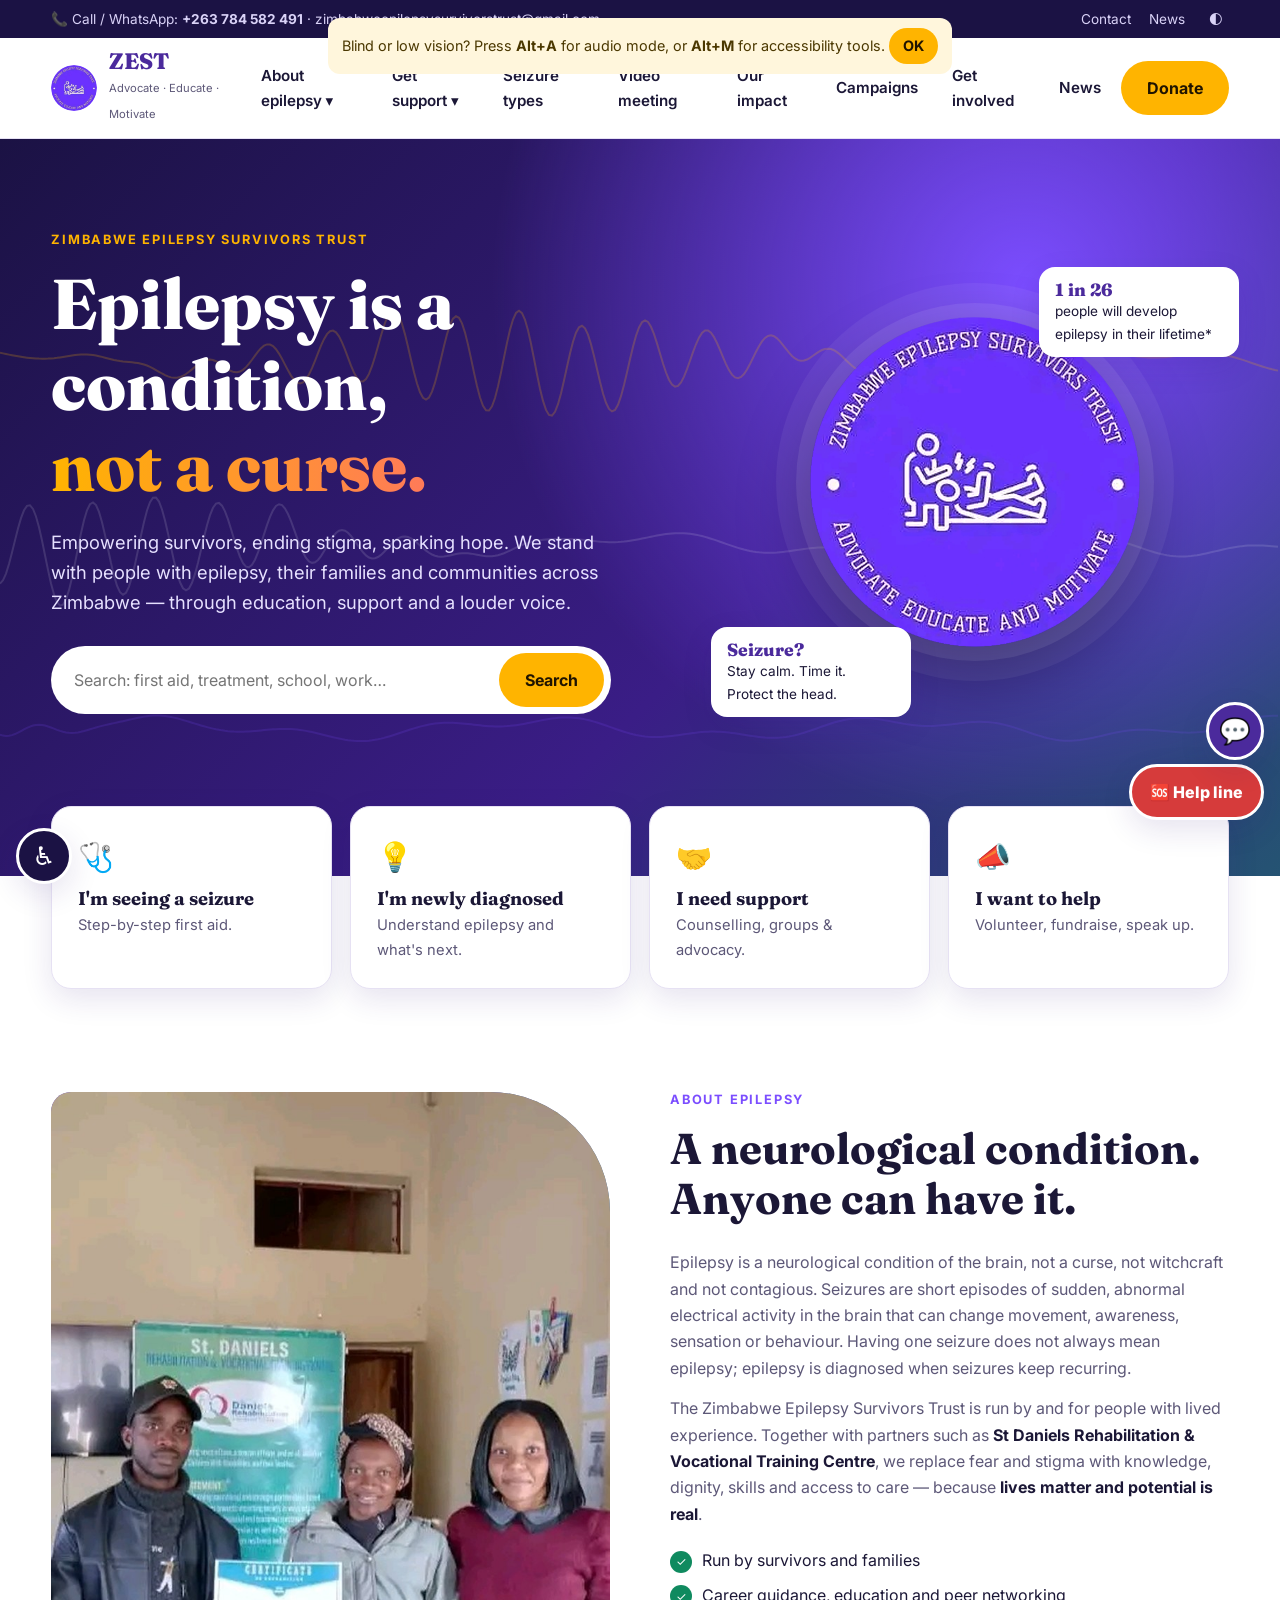
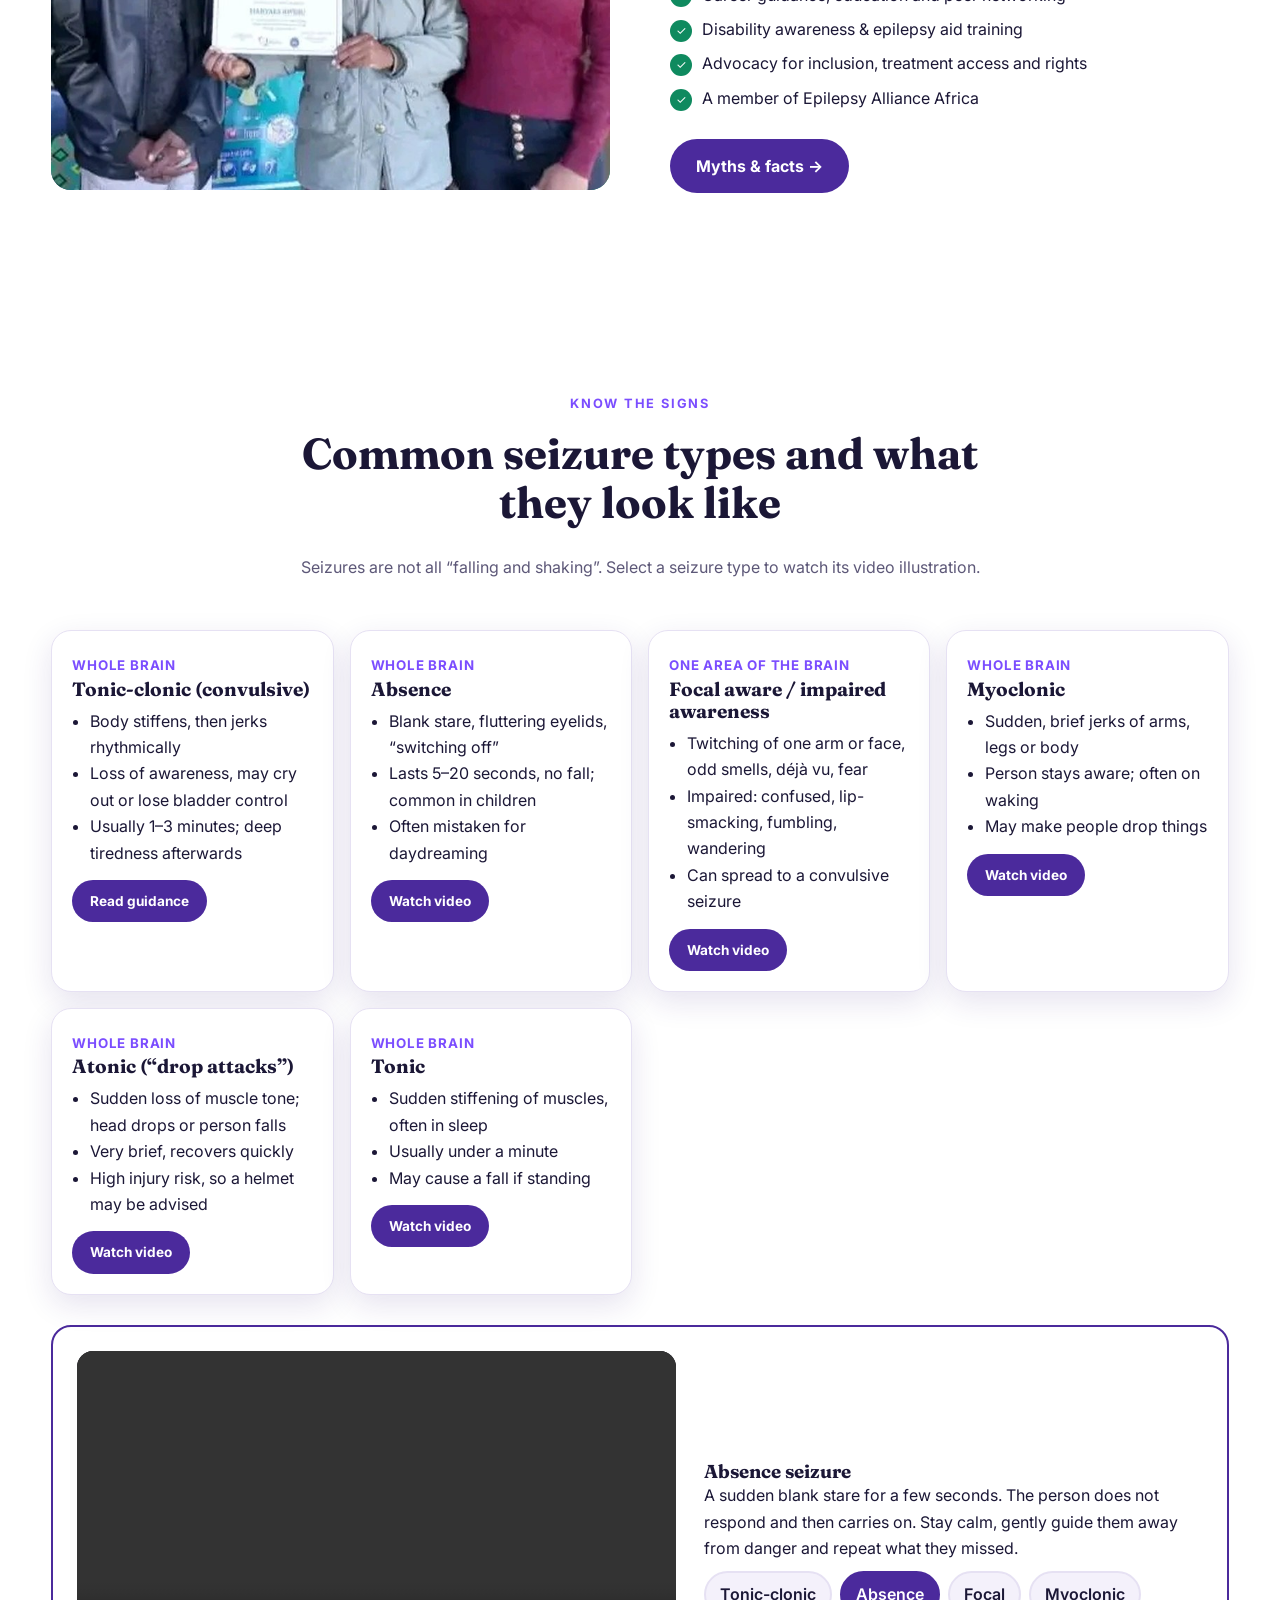
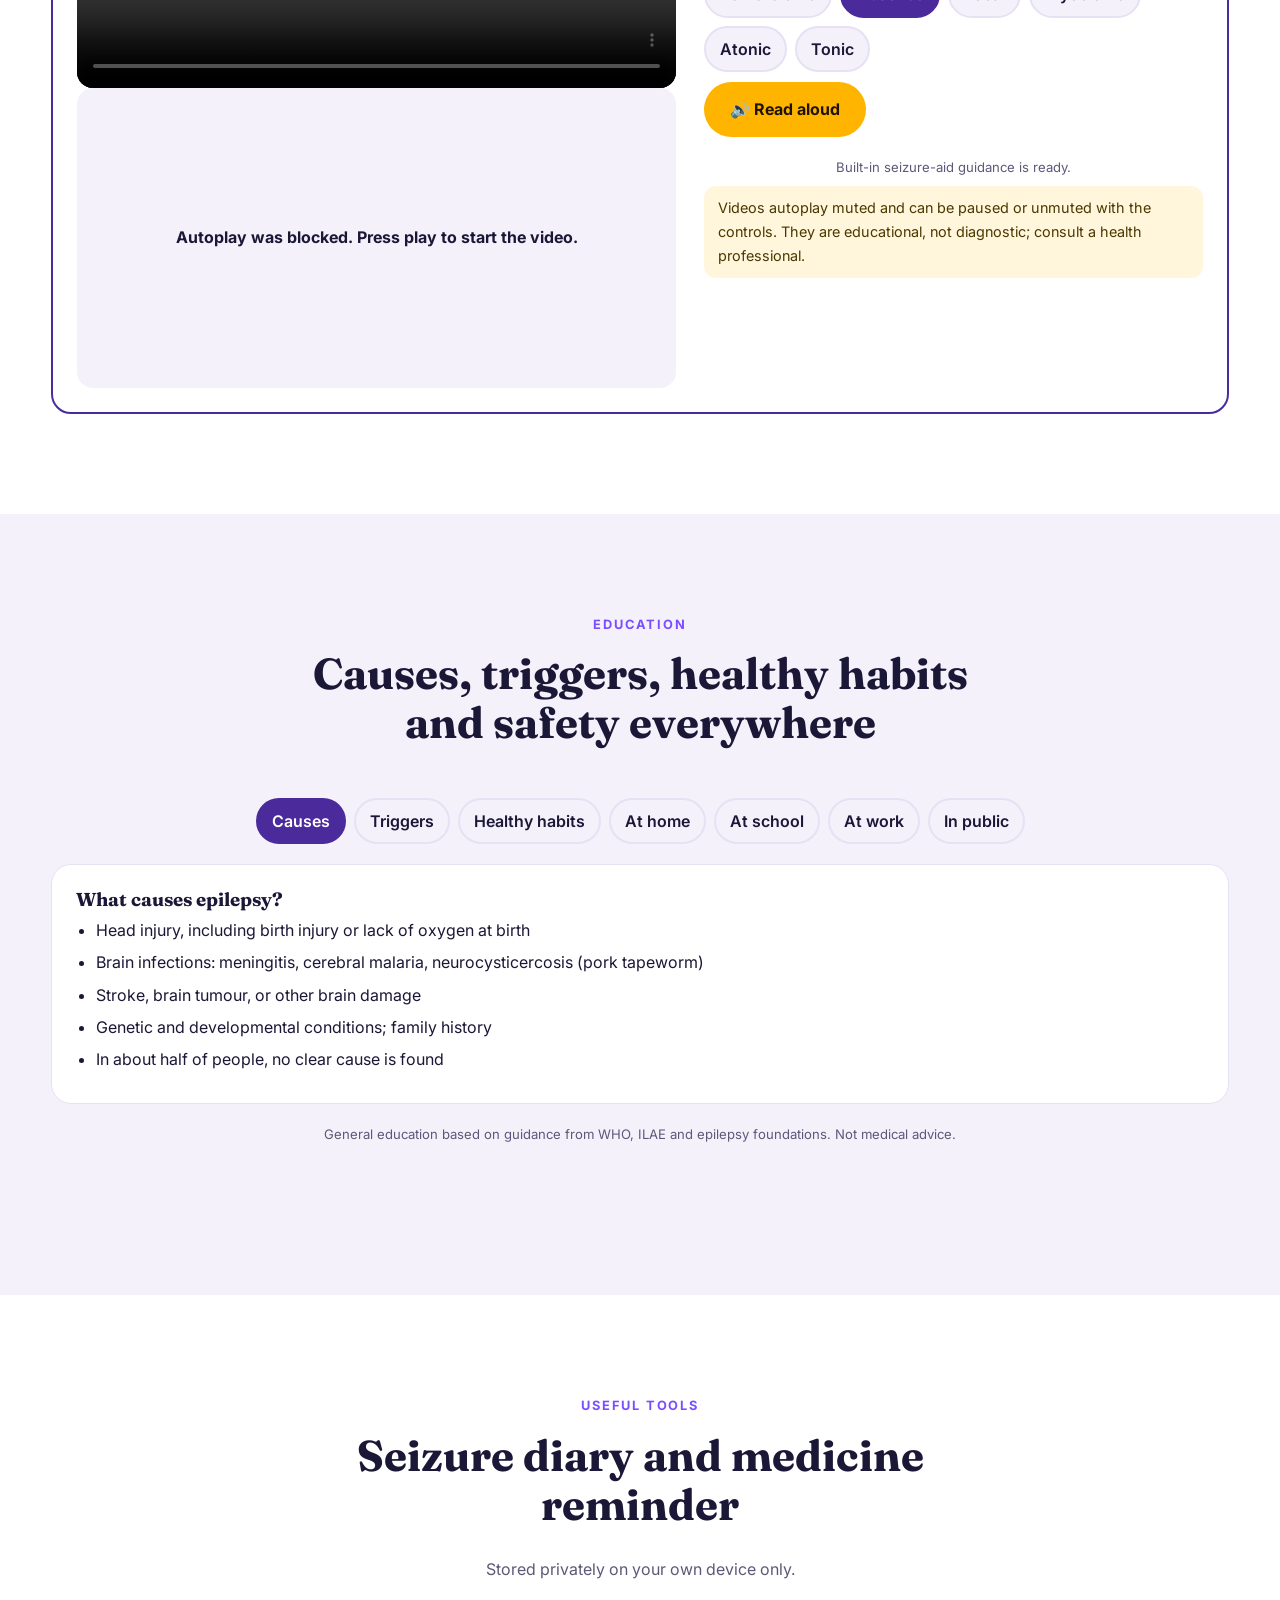
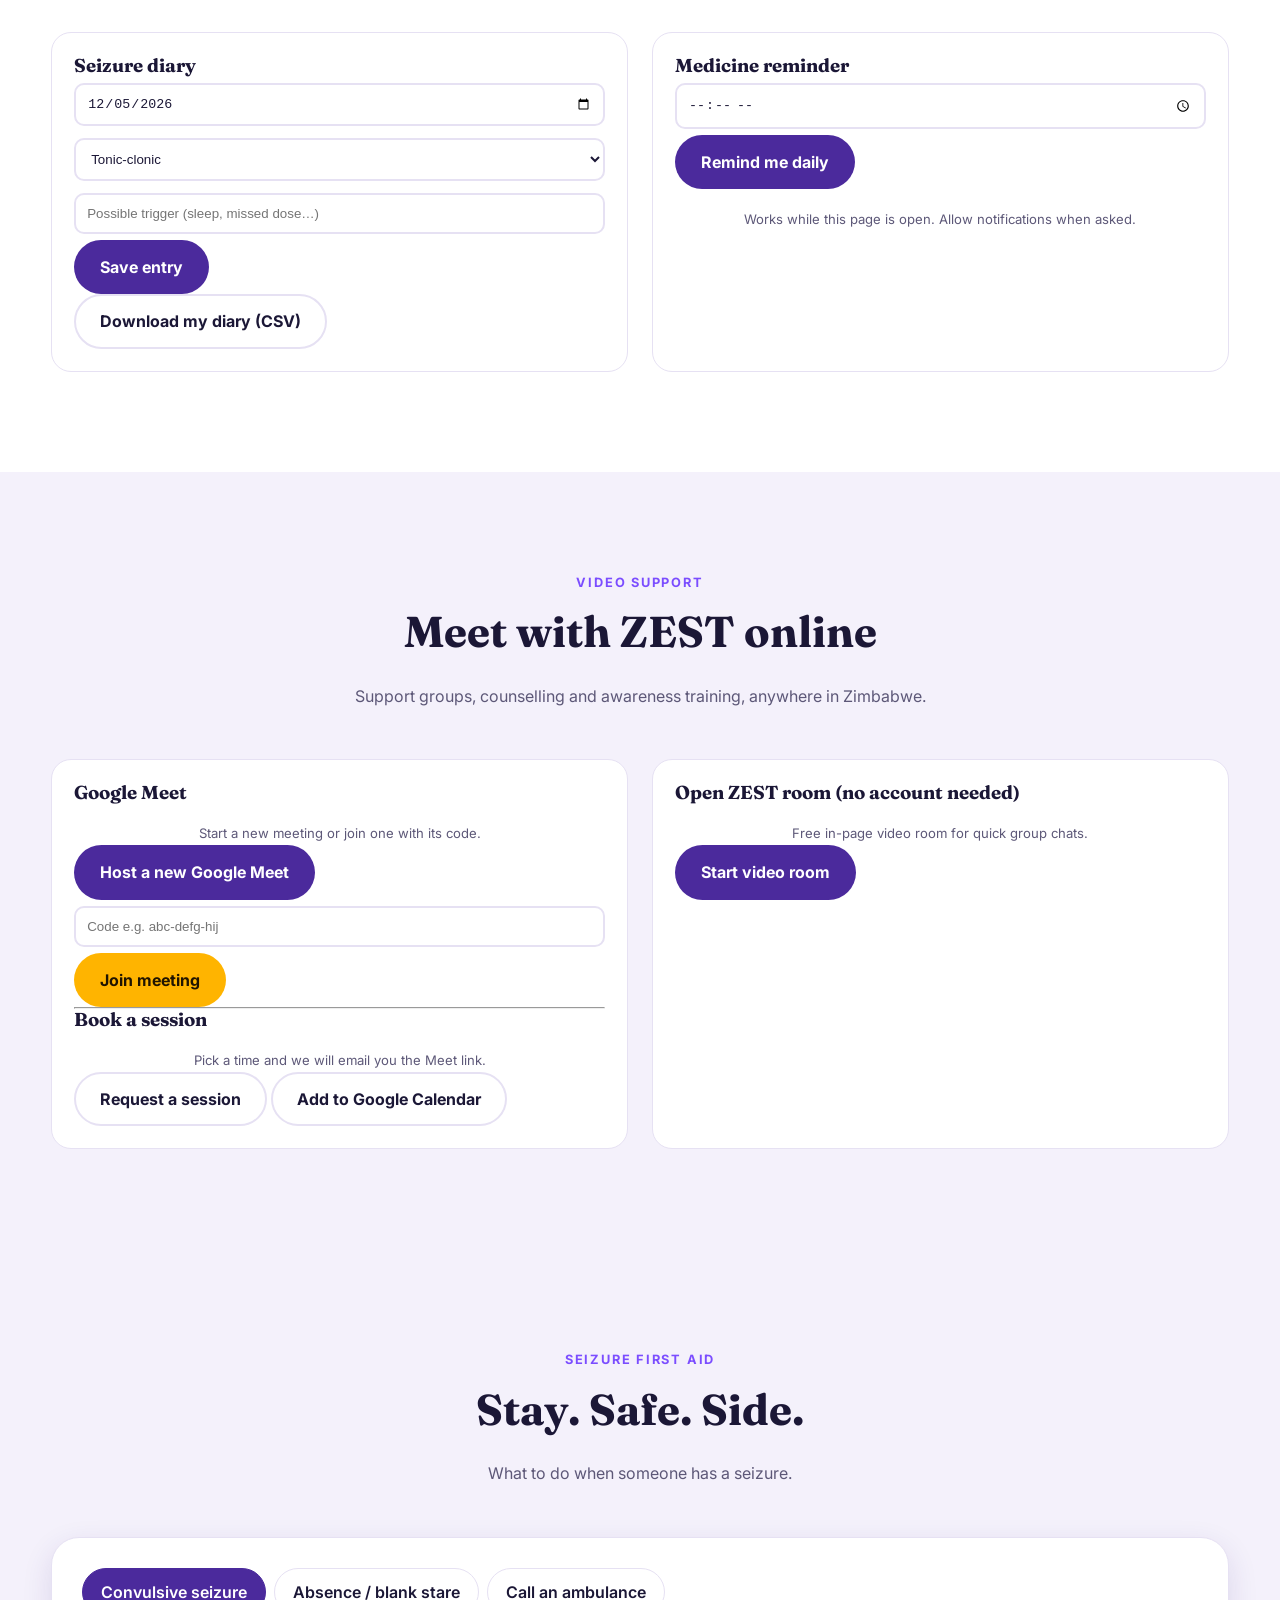
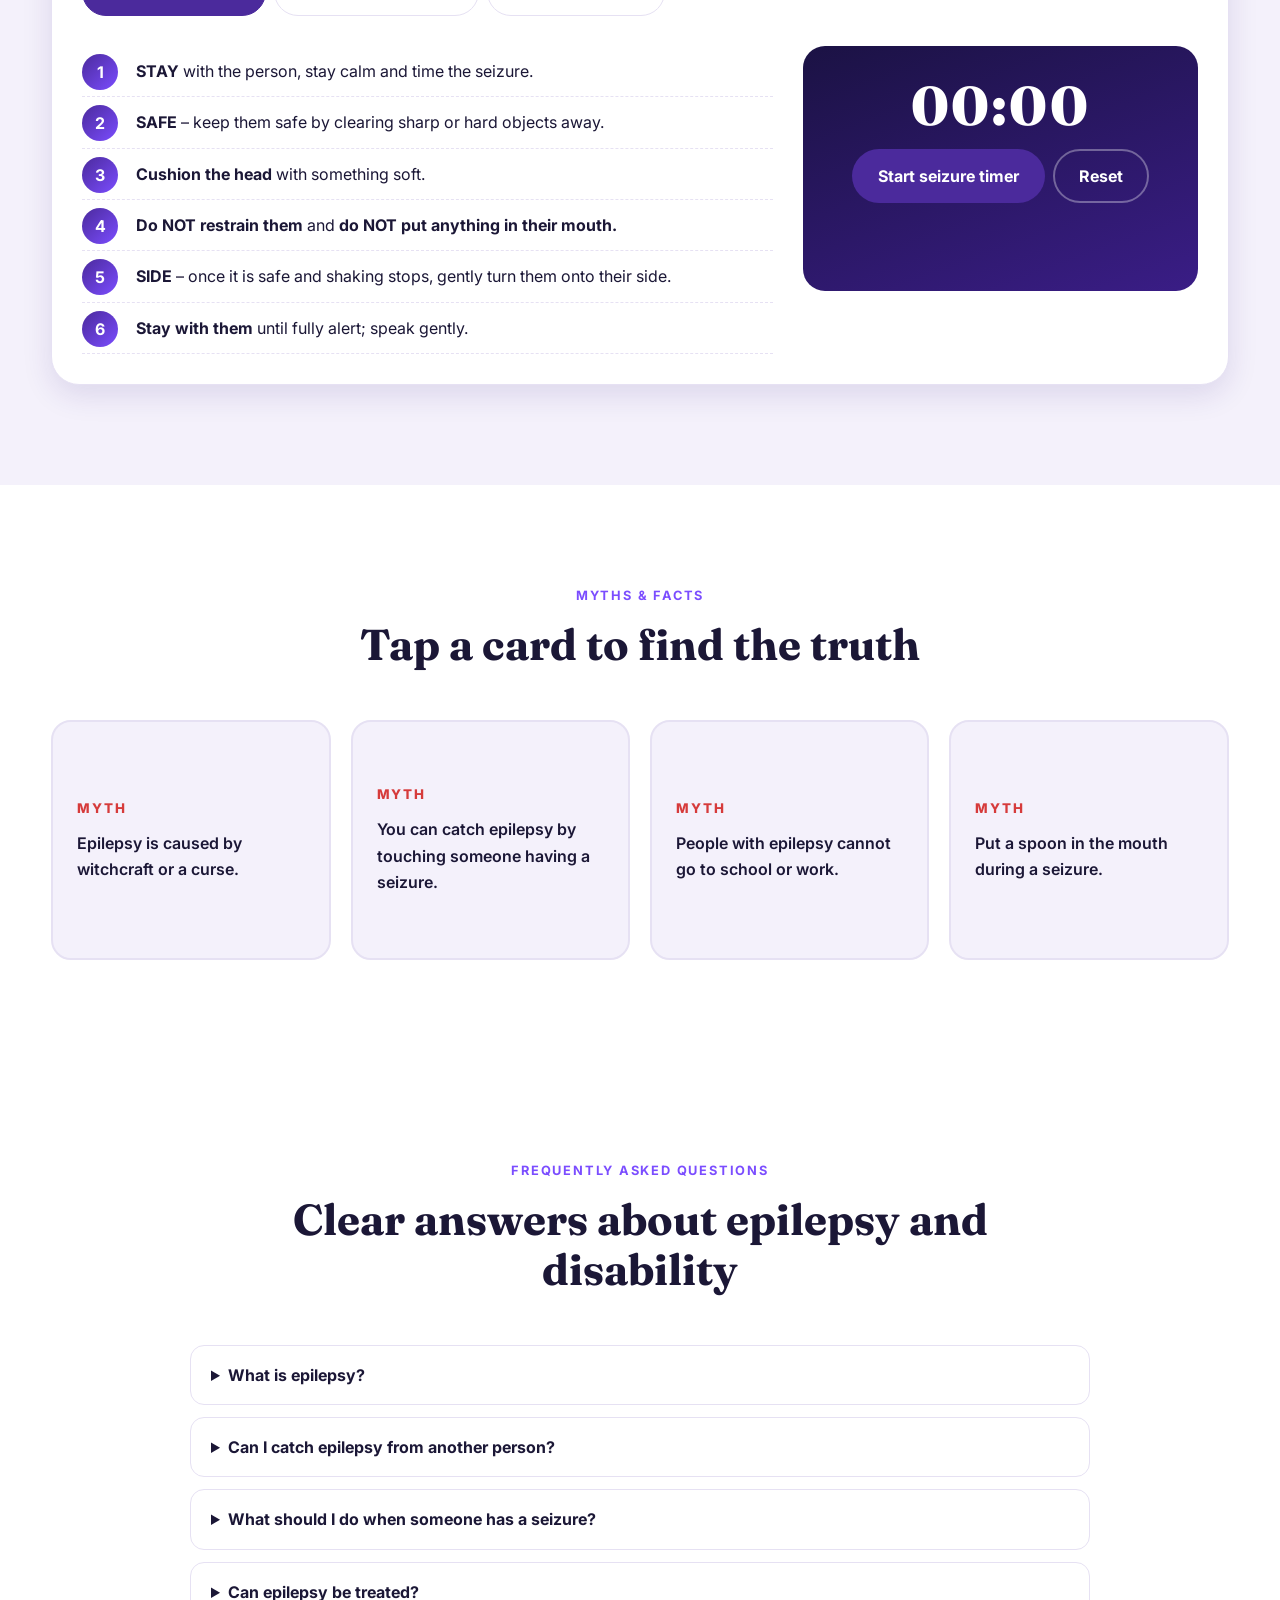
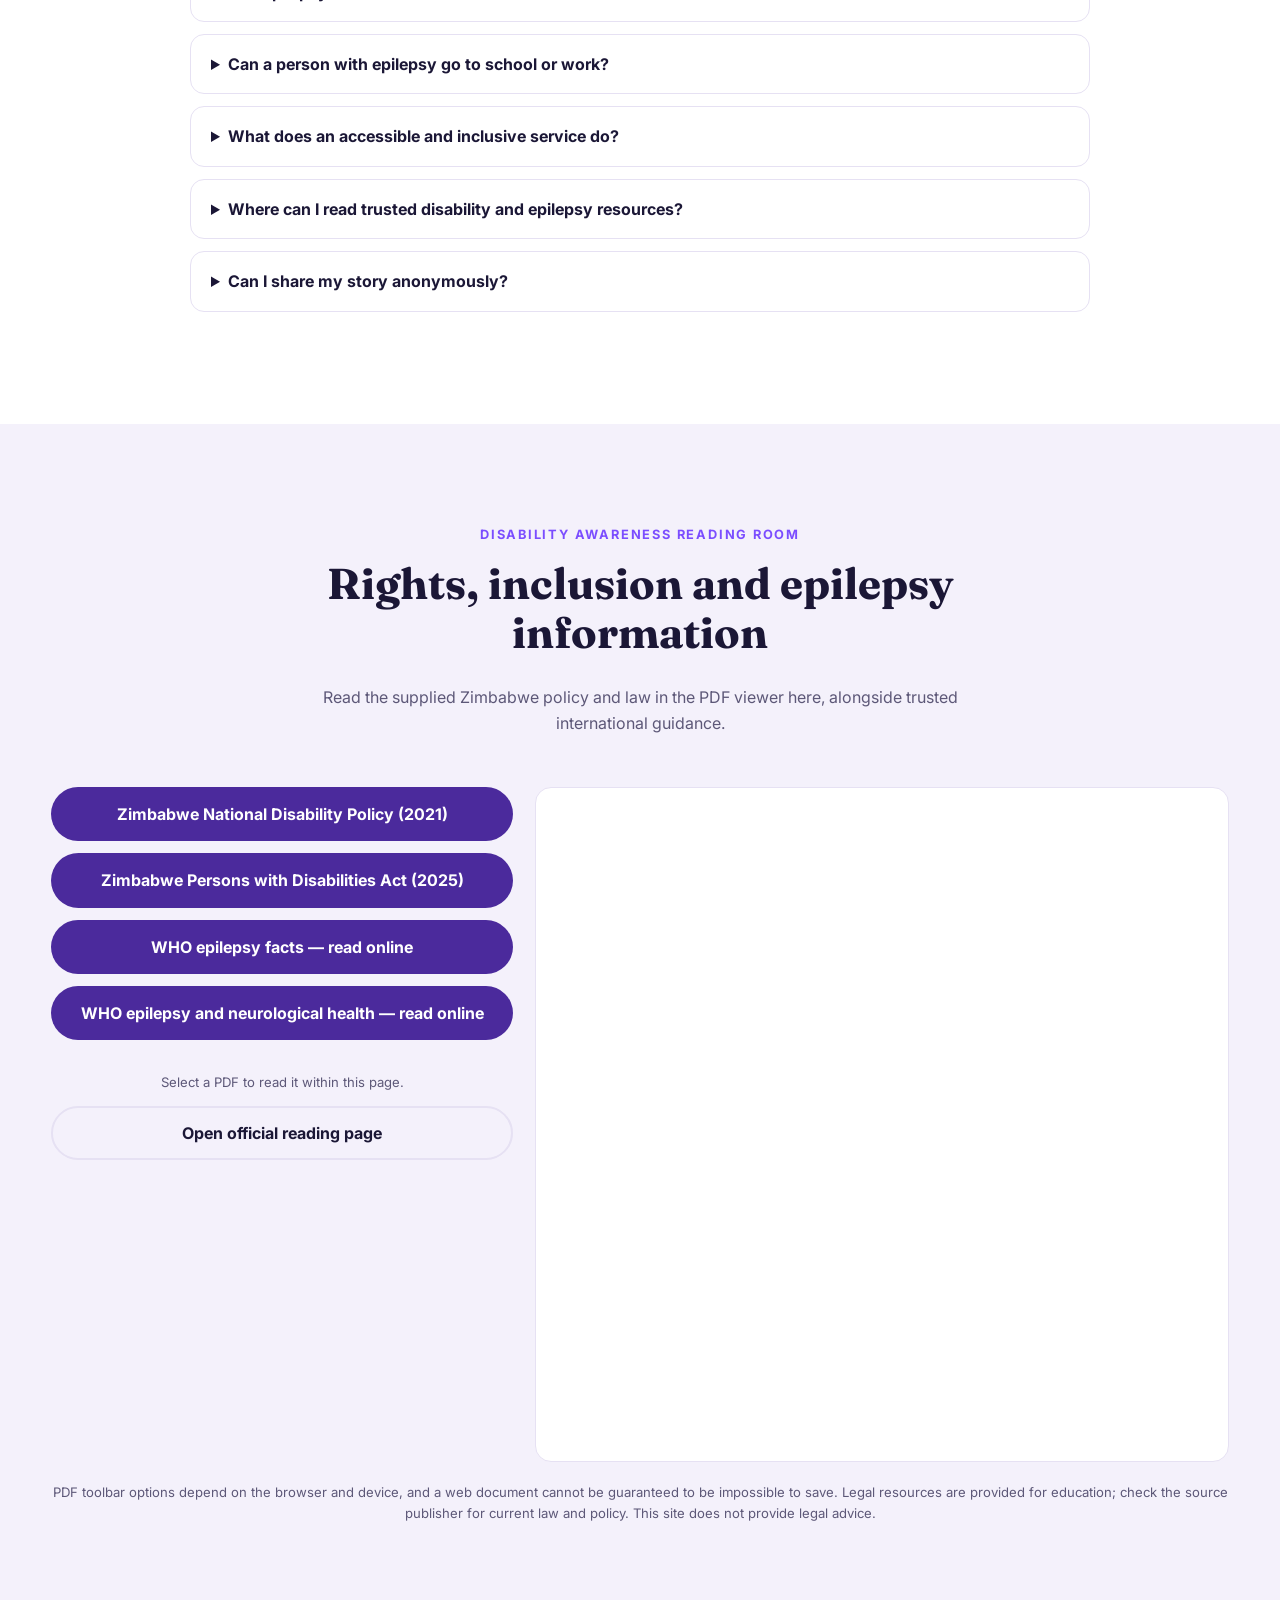
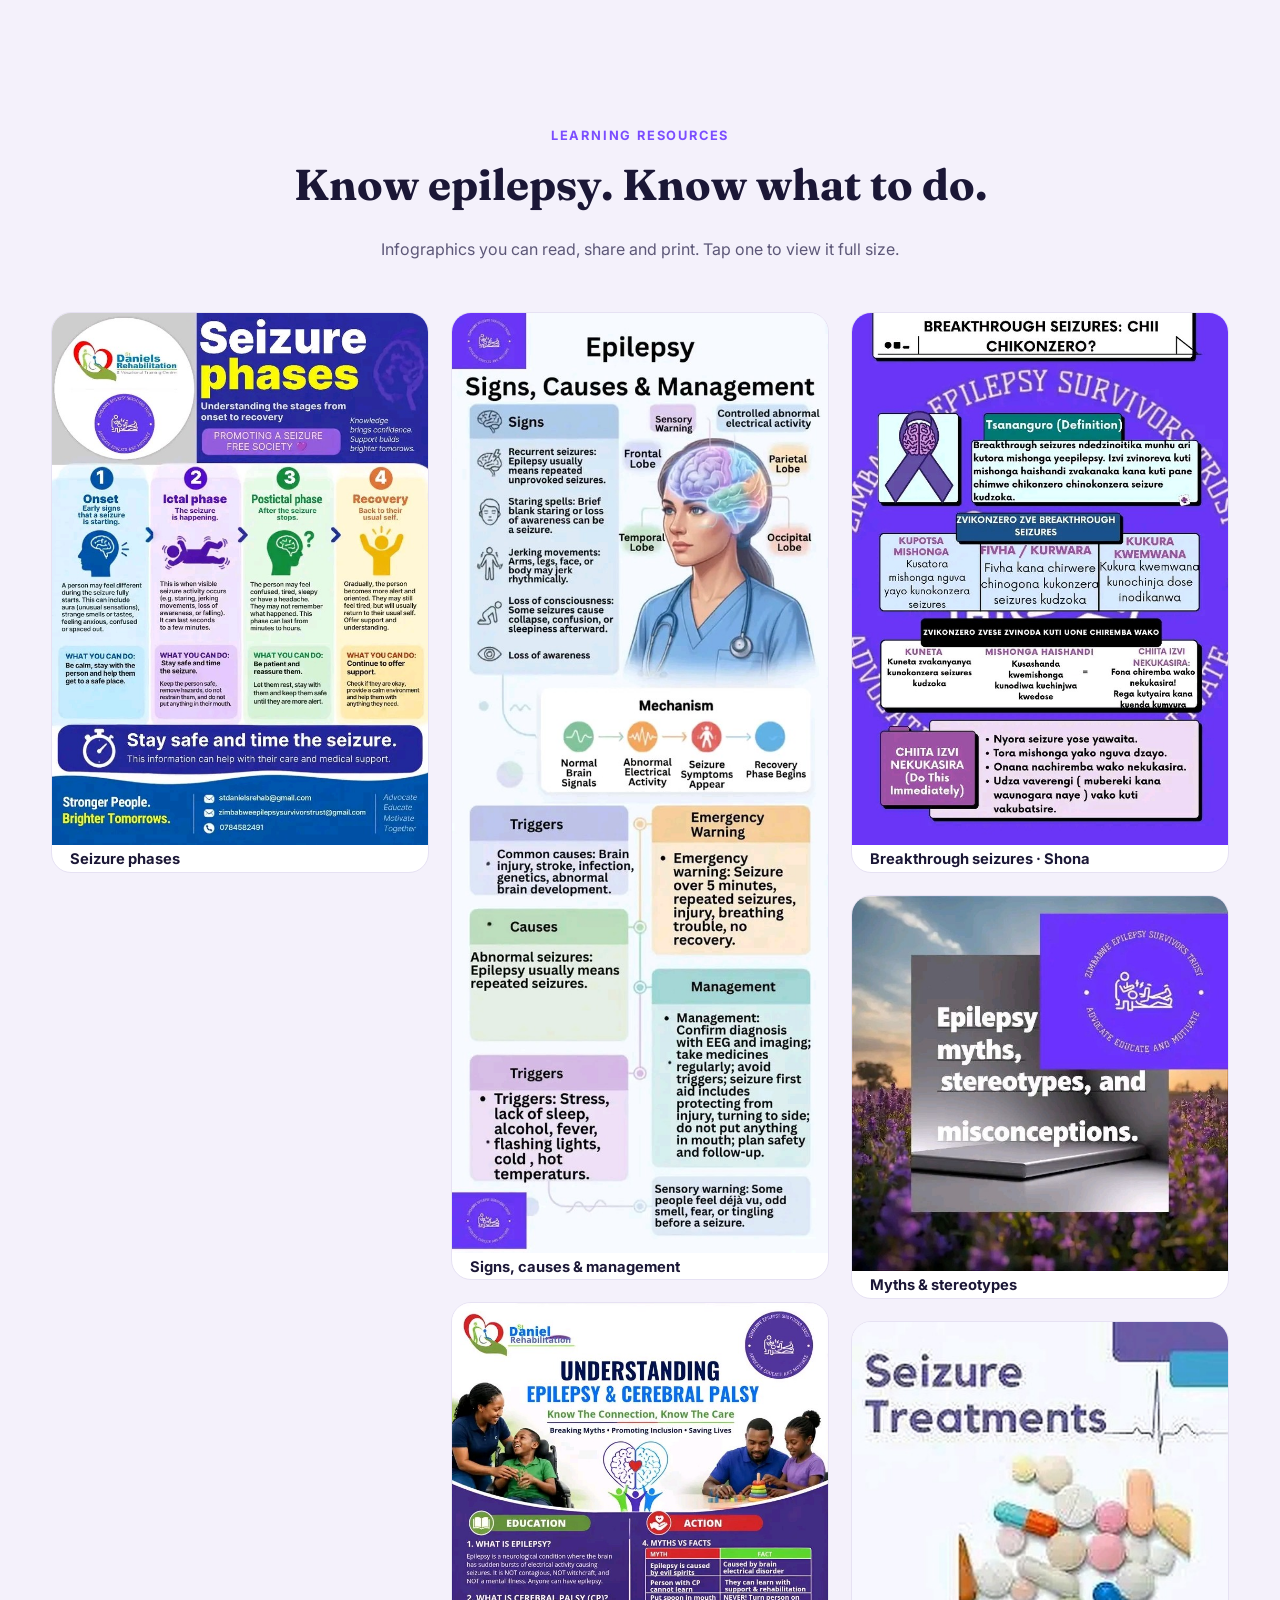
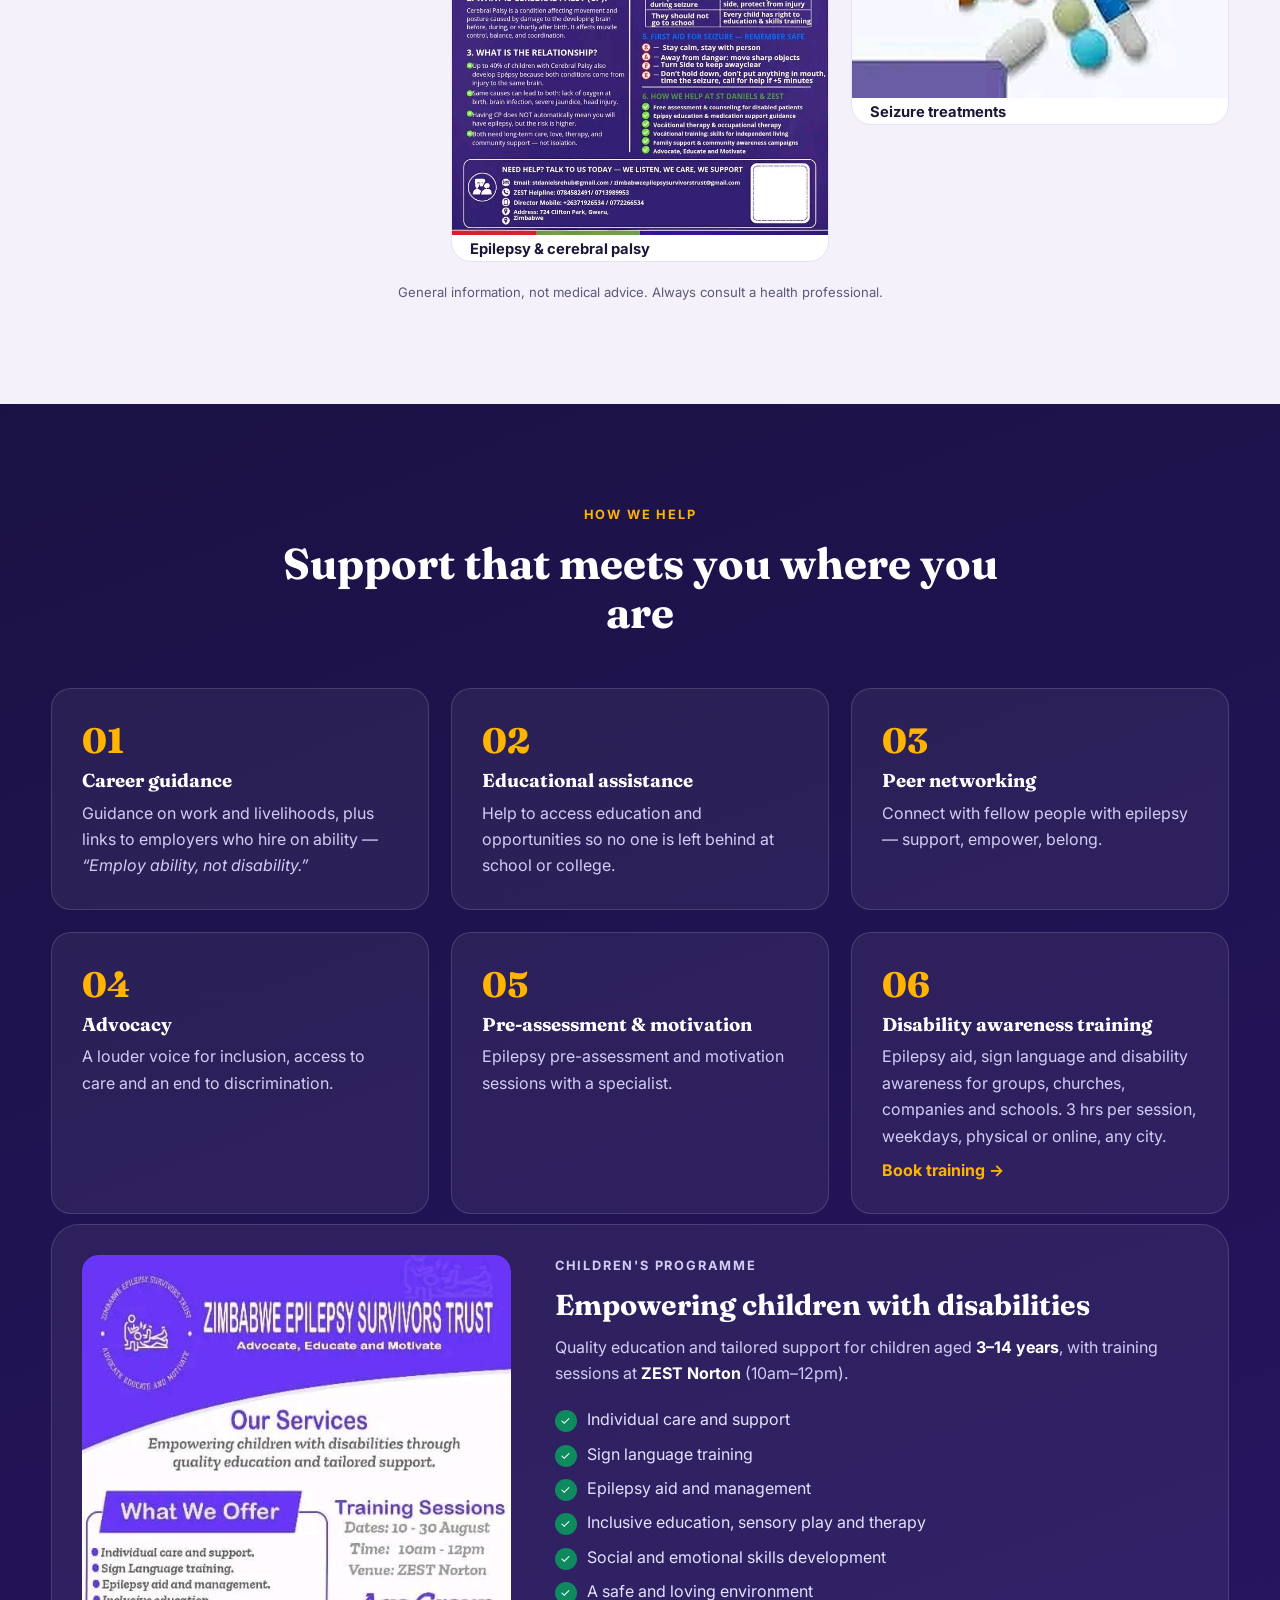
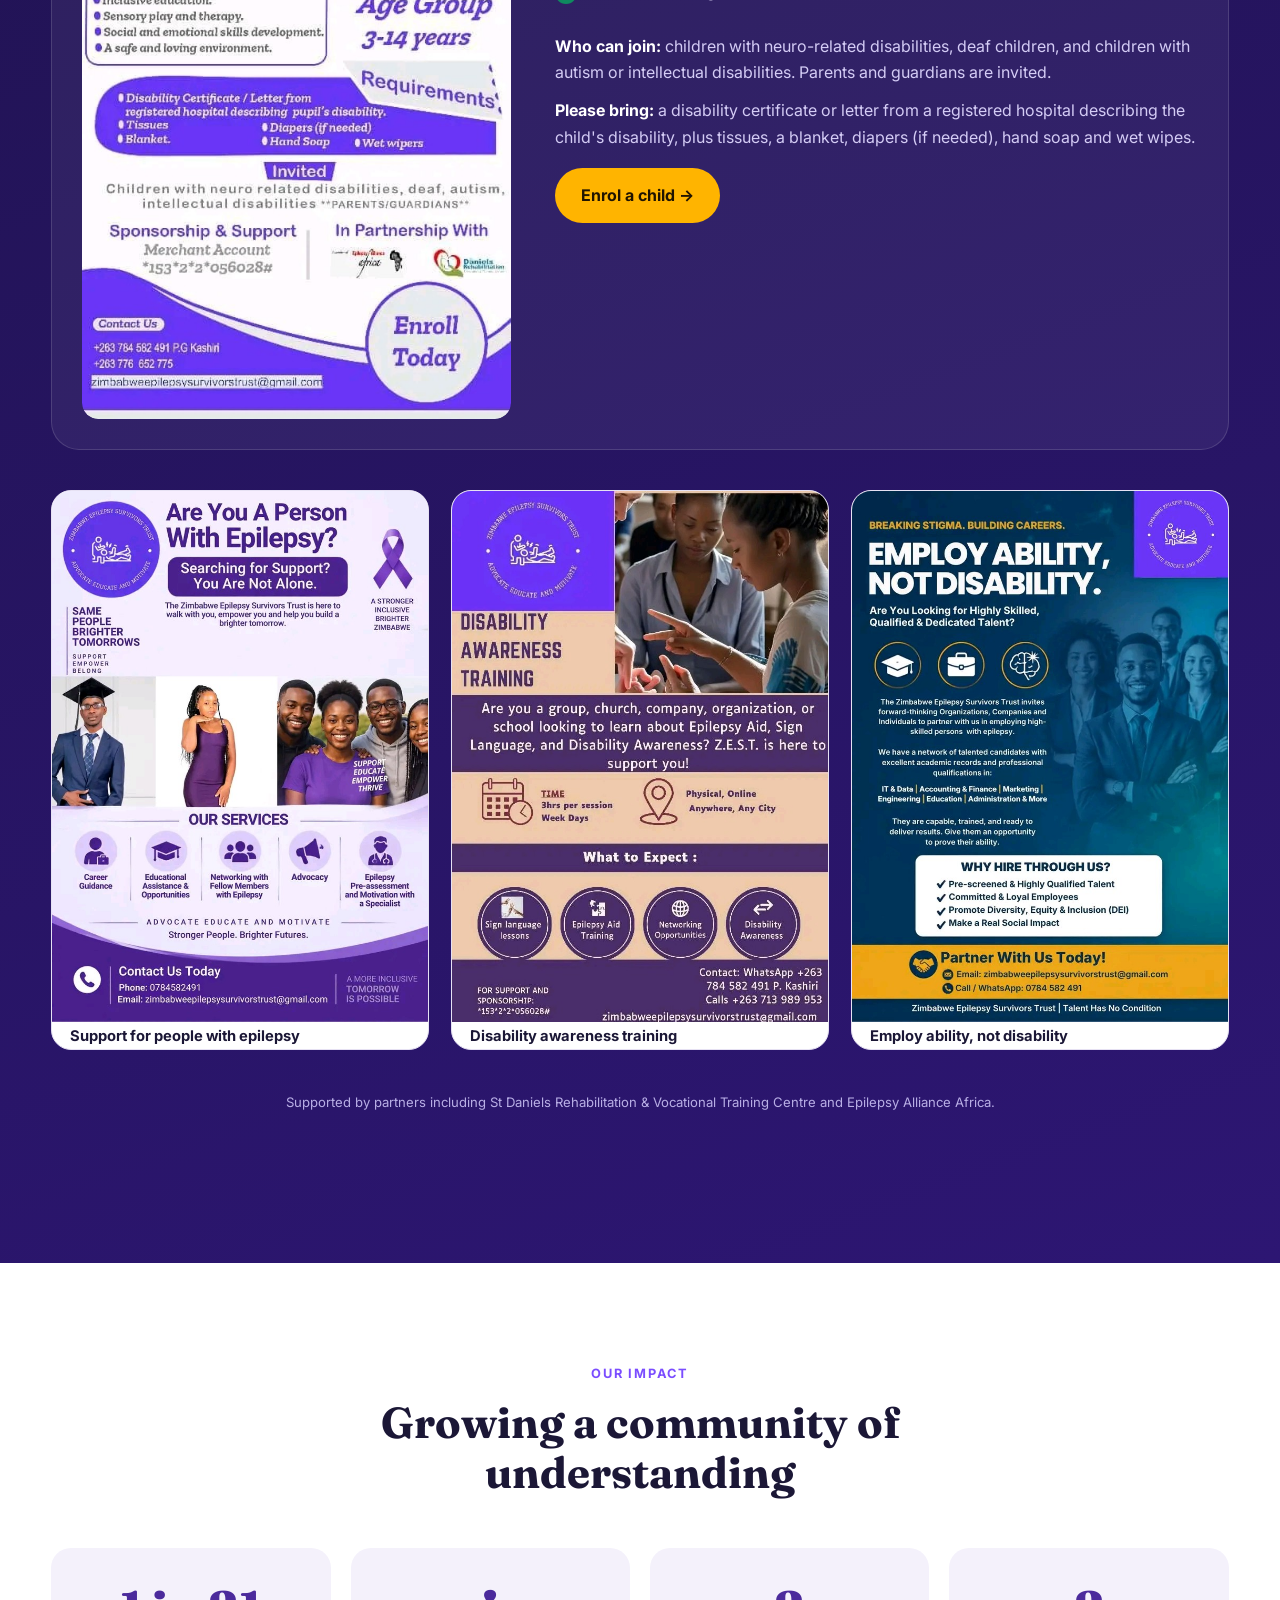
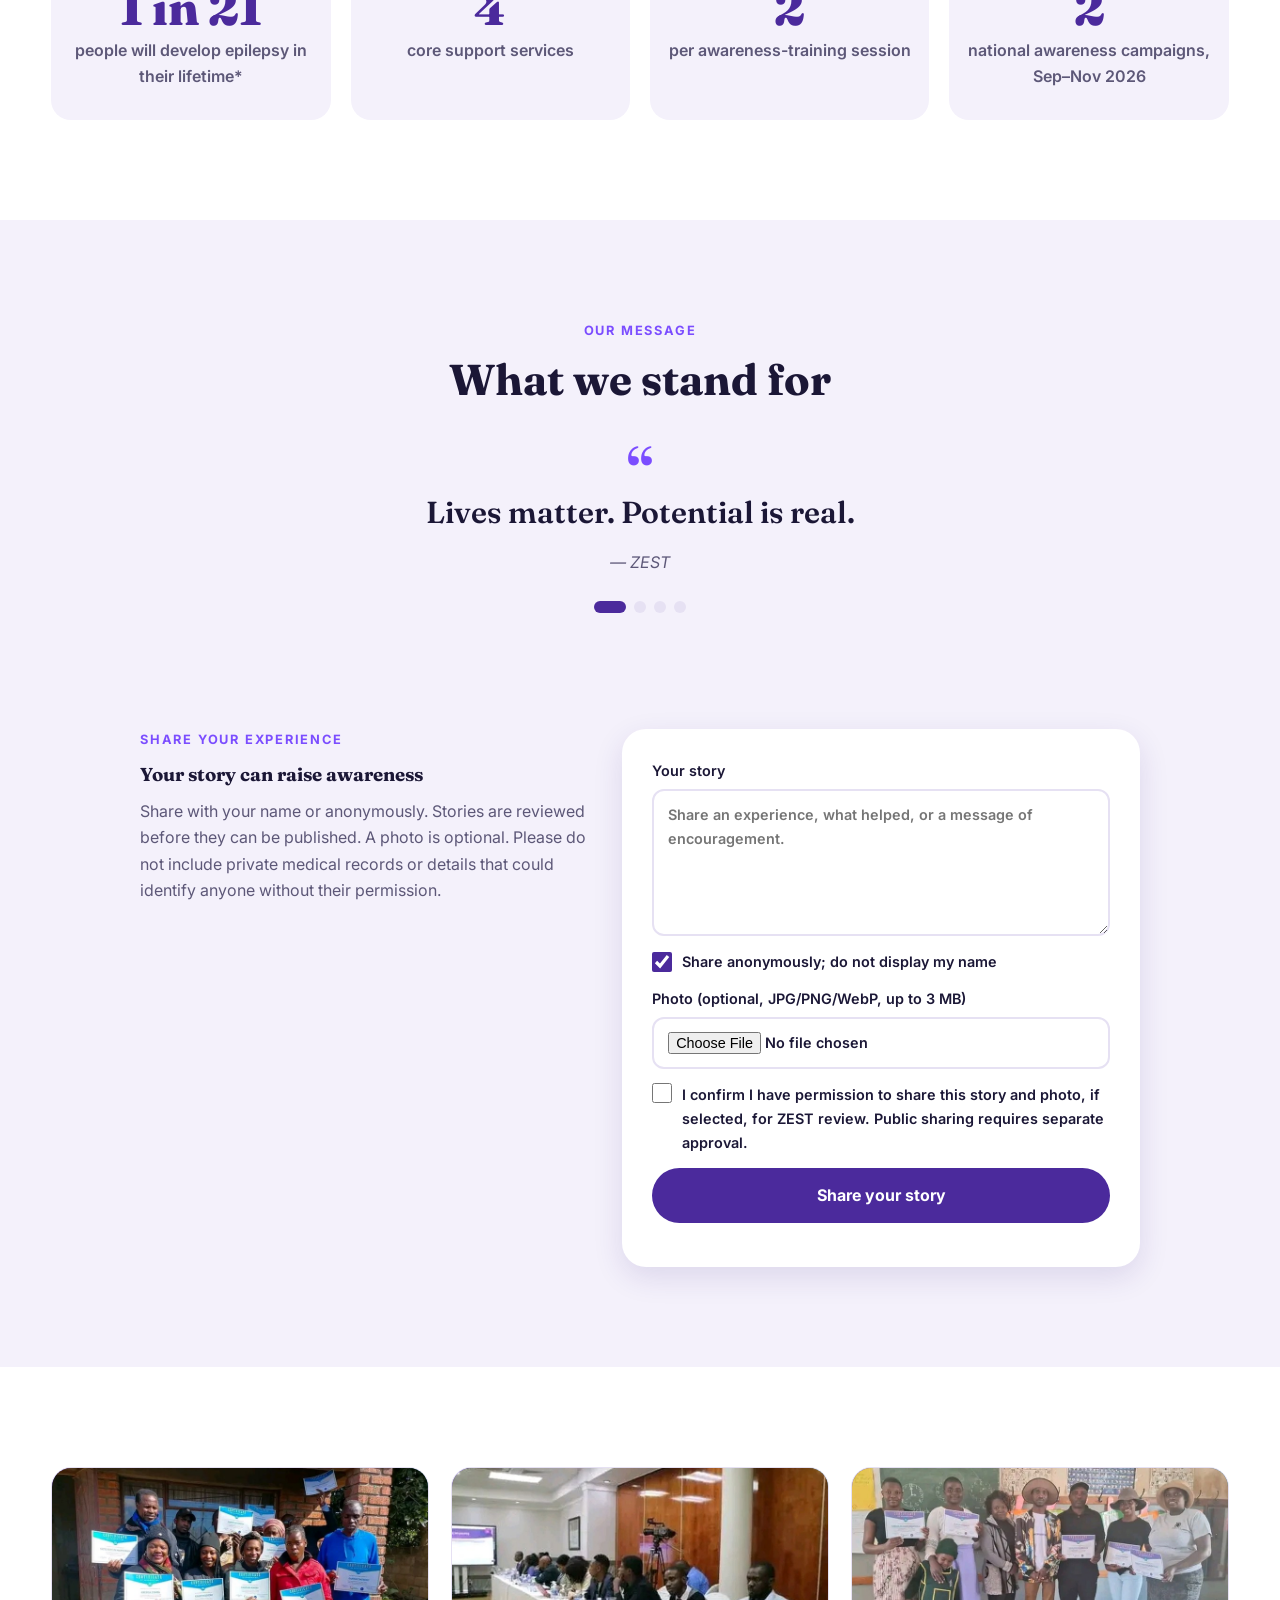
==== commit fb092ea3: "Use embedded PDFs in disability reading room Co-authored-by: Copilot <223556219+Copilot@users.norepl" ====
--- a/index.html
+++ b/index.html
@@ -271,20 +271,20 @@
     <div class="center reveal">
       <p class="eyebrow dark">Disability awareness reading room</p>
       <h2>Rights, inclusion and epilepsy information</h2>
-      <p>Read the supplied Zimbabwe policy and law here, one page at a time, alongside trusted international guidance. The Zimbabwe documents are provided as readable text, not PDF downloads.</p>
+      <p>Read the supplied Zimbabwe policy and law in the PDF viewer here, alongside trusted international guidance.</p>
     </div>
     <div class="reading-room">
       <div class="reading-list" role="group" aria-label="Choose a document to read">
-        <button class="btn btn-primary" type="button" data-reading="documents/zimbabwe-national-disability-policy-2021.html" data-title="Zimbabwe National Disability Policy (June 2021)">Zimbabwe National Disability Policy (2021)</button>
-        <button class="btn btn-primary" type="button" data-reading="documents/zimbabwe-persons-with-disabilities-act-2025.html" data-title="Zimbabwe Persons with Disabilities Act, No. 3 of 2025">Zimbabwe Persons with Disabilities Act (2025)</button>
+        <button class="btn btn-primary" type="button" data-reading="documents/zimbabwe-national-disability-policy-2021.pdf#toolbar=0&amp;navpanes=0&amp;scrollbar=0" data-title="Zimbabwe National Disability Policy (June 2021)">Zimbabwe National Disability Policy (2021)</button>
+        <button class="btn btn-primary" type="button" data-reading="documents/zimbabwe-persons-with-disabilities-act-2025.pdf#toolbar=0&amp;navpanes=0&amp;scrollbar=0" data-title="Zimbabwe Persons with Disabilities Act, No. 3 of 2025">Zimbabwe Persons with Disabilities Act (2025)</button>
         <button class="btn btn-primary" type="button" data-reading="https://www.who.int/news-room/fact-sheets/detail/epilepsy" data-title="World Health Organization: Epilepsy">WHO epilepsy facts — read online</button>
         <button class="btn btn-primary" type="button" data-reading="https://www.who.int/health-topics/epilepsy" data-title="World Health Organization: Epilepsy and neurological health">WHO epilepsy and neurological health — read online</button>
-        <p id="readingStatus" class="small" role="status">Select a document to read it within this page.</p>
+        <p id="readingStatus" class="small" role="status">Select a PDF to read it within this page.</p>
         <a id="openReading" class="btn btn-ghost" href="https://www.who.int/news-room/fact-sheets/detail/epilepsy" target="_blank" rel="noopener noreferrer">Open official reading page</a>
       </div>
-      <iframe id="readingFrame" title="Zimbabwe National Disability Policy online reader" loading="lazy" referrerpolicy="no-referrer" src="documents/zimbabwe-national-disability-policy-2021.html"></iframe>
-    </div>
-    <p class="small">The Zimbabwe policy and Act are displayed as readable text rather than downloadable PDFs. Text can still be selected or copied, and any web content can be captured with a screenshot. Legal resources are provided for education; check the source publisher for current law and policy. This site does not provide legal advice.</p>
+      <iframe id="readingFrame" title="Zimbabwe National Disability Policy PDF reader" loading="lazy" referrerpolicy="no-referrer" src="documents/zimbabwe-national-disability-policy-2021.pdf#toolbar=0&amp;navpanes=0&amp;scrollbar=0"></iframe>
+    </div>
+    <p class="small">PDF toolbar options depend on the browser and device, and a web document cannot be guaranteed to be impossible to save. Legal resources are provided for education; check the source publisher for current law and policy. This site does not provide legal advice.</p>
   </div>
 </section>
 
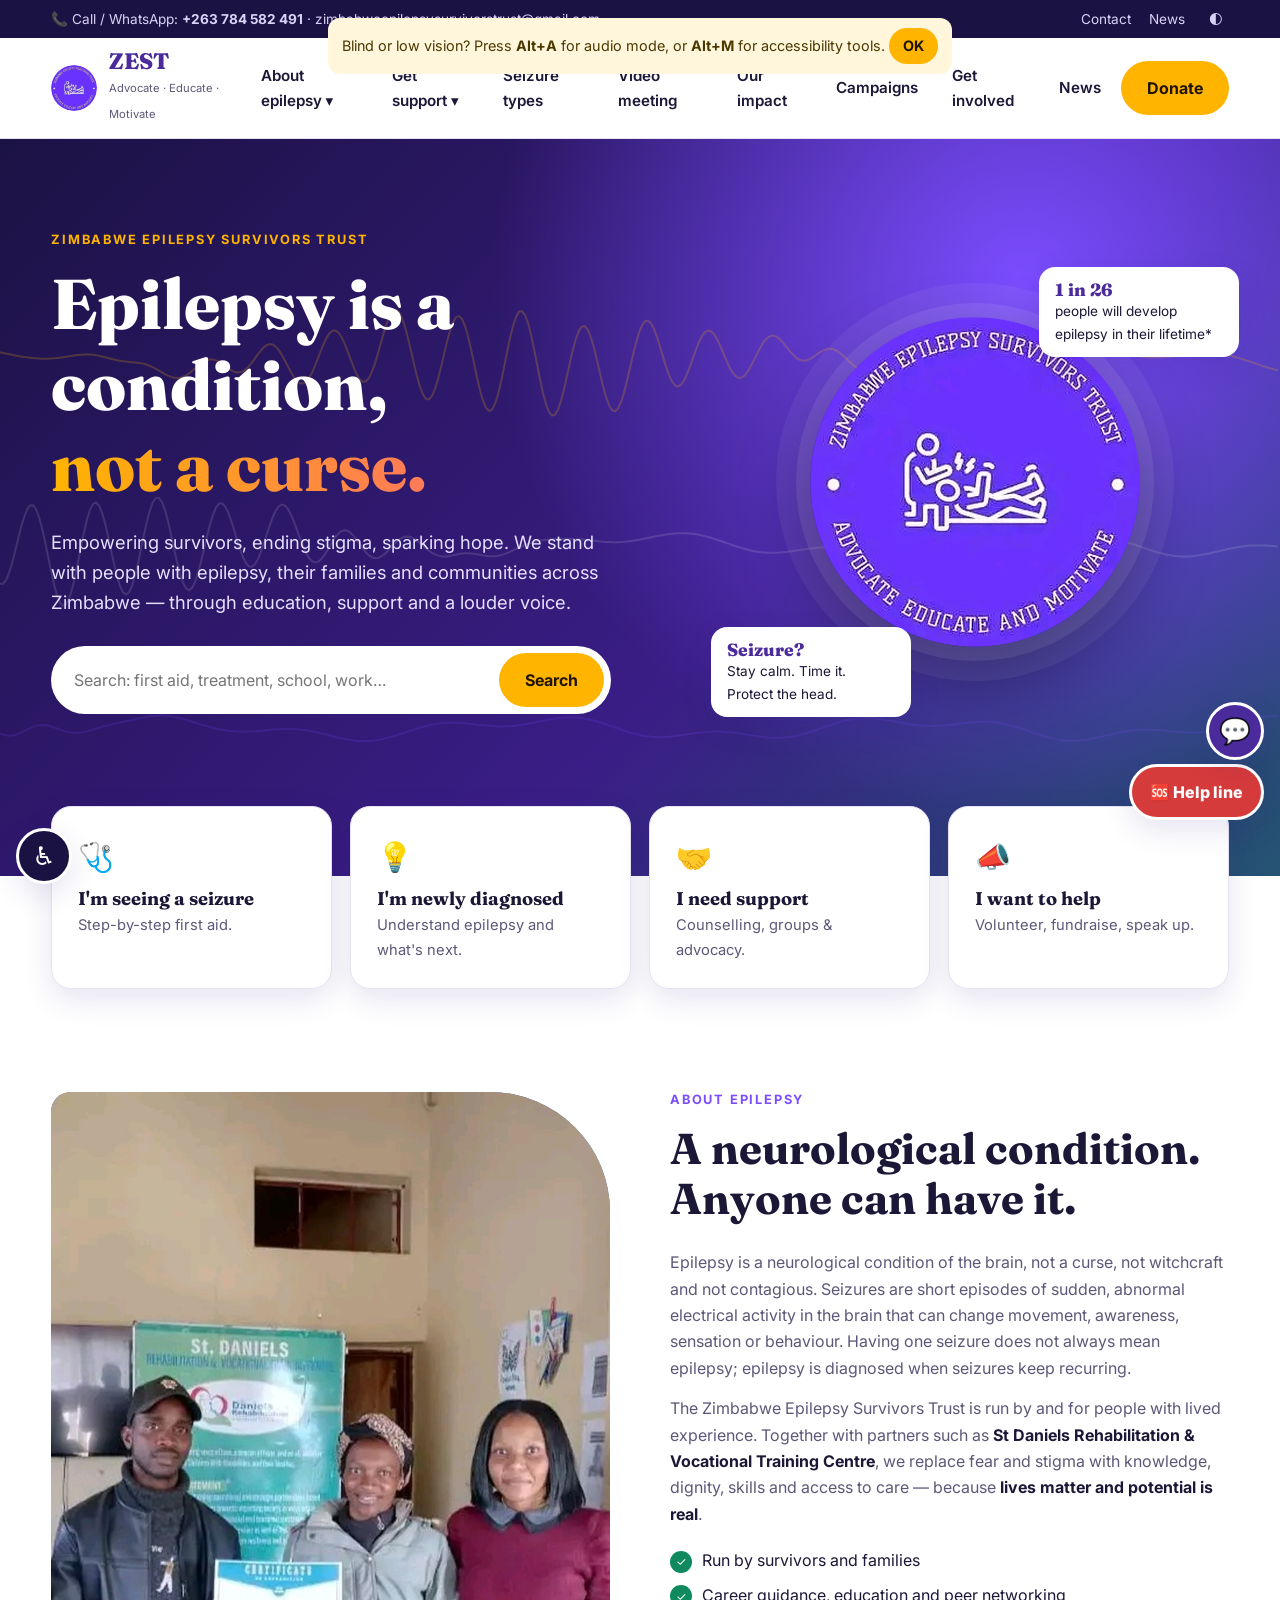
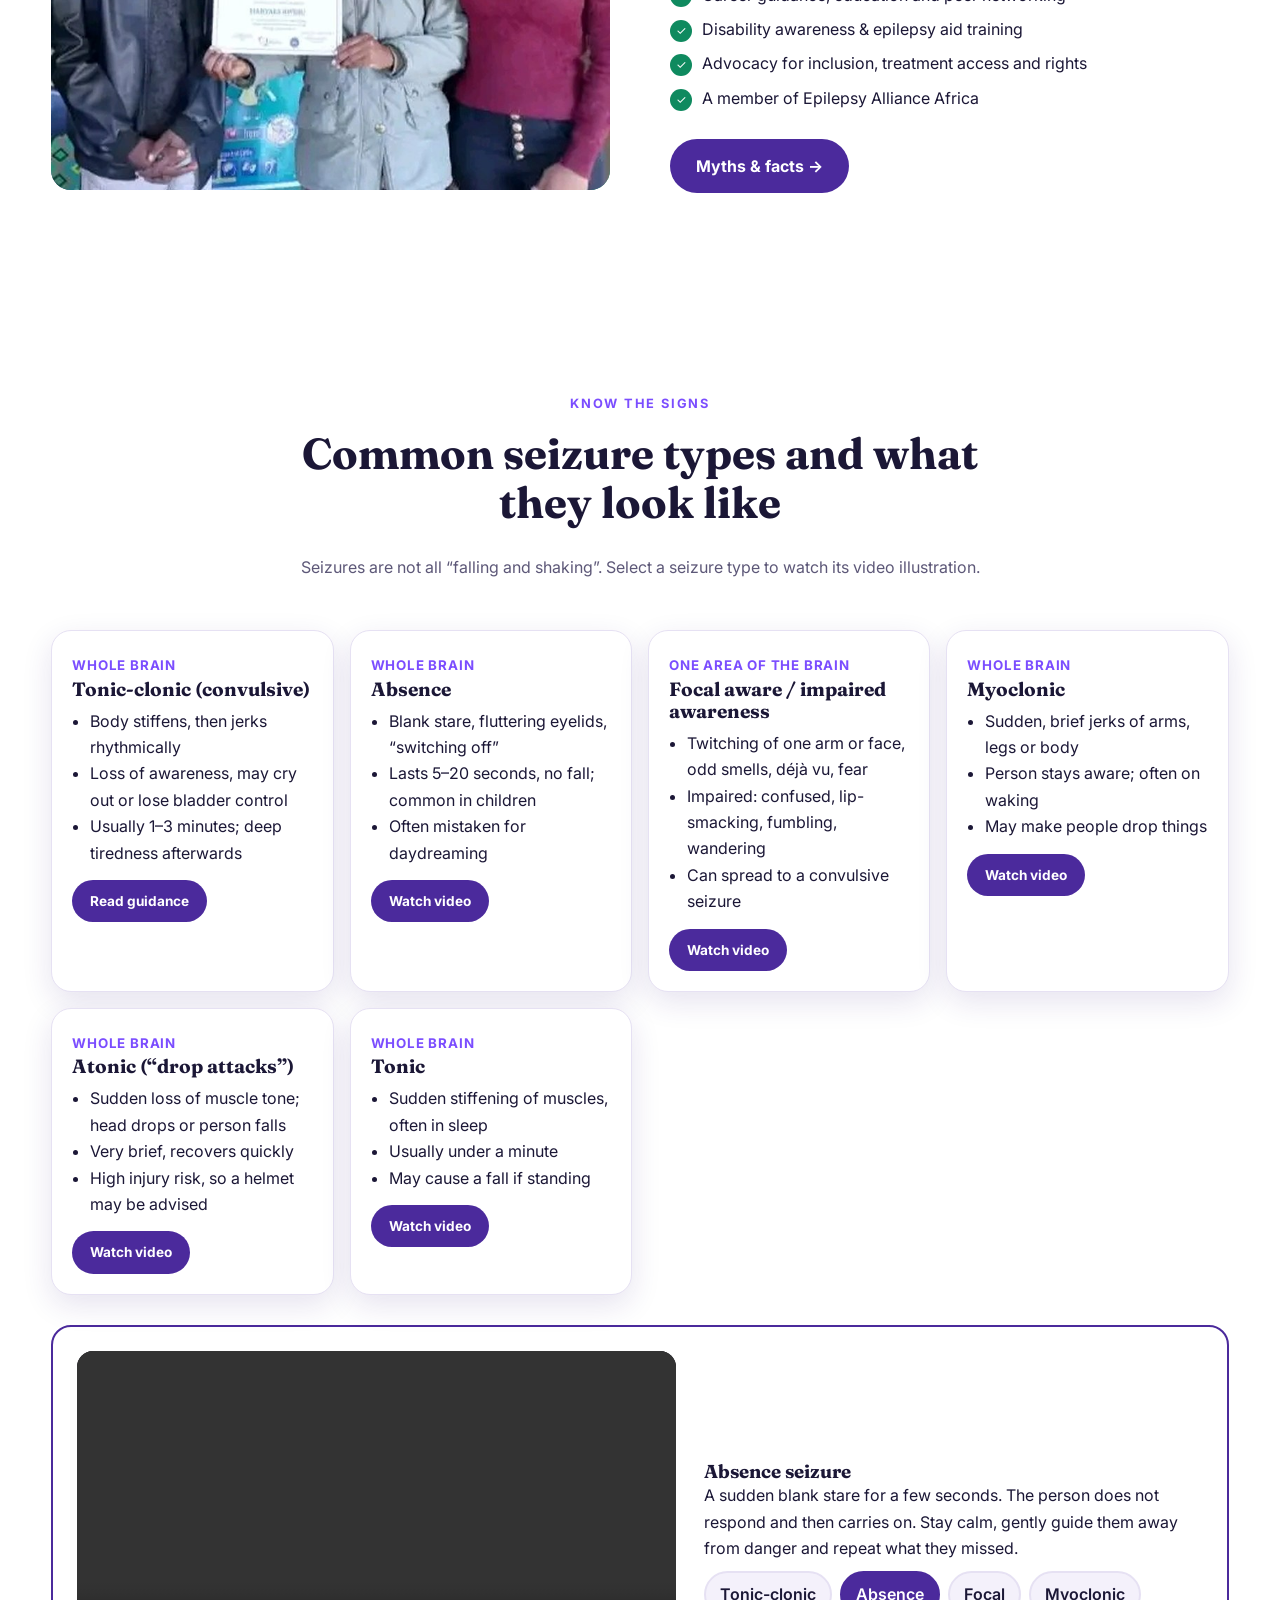
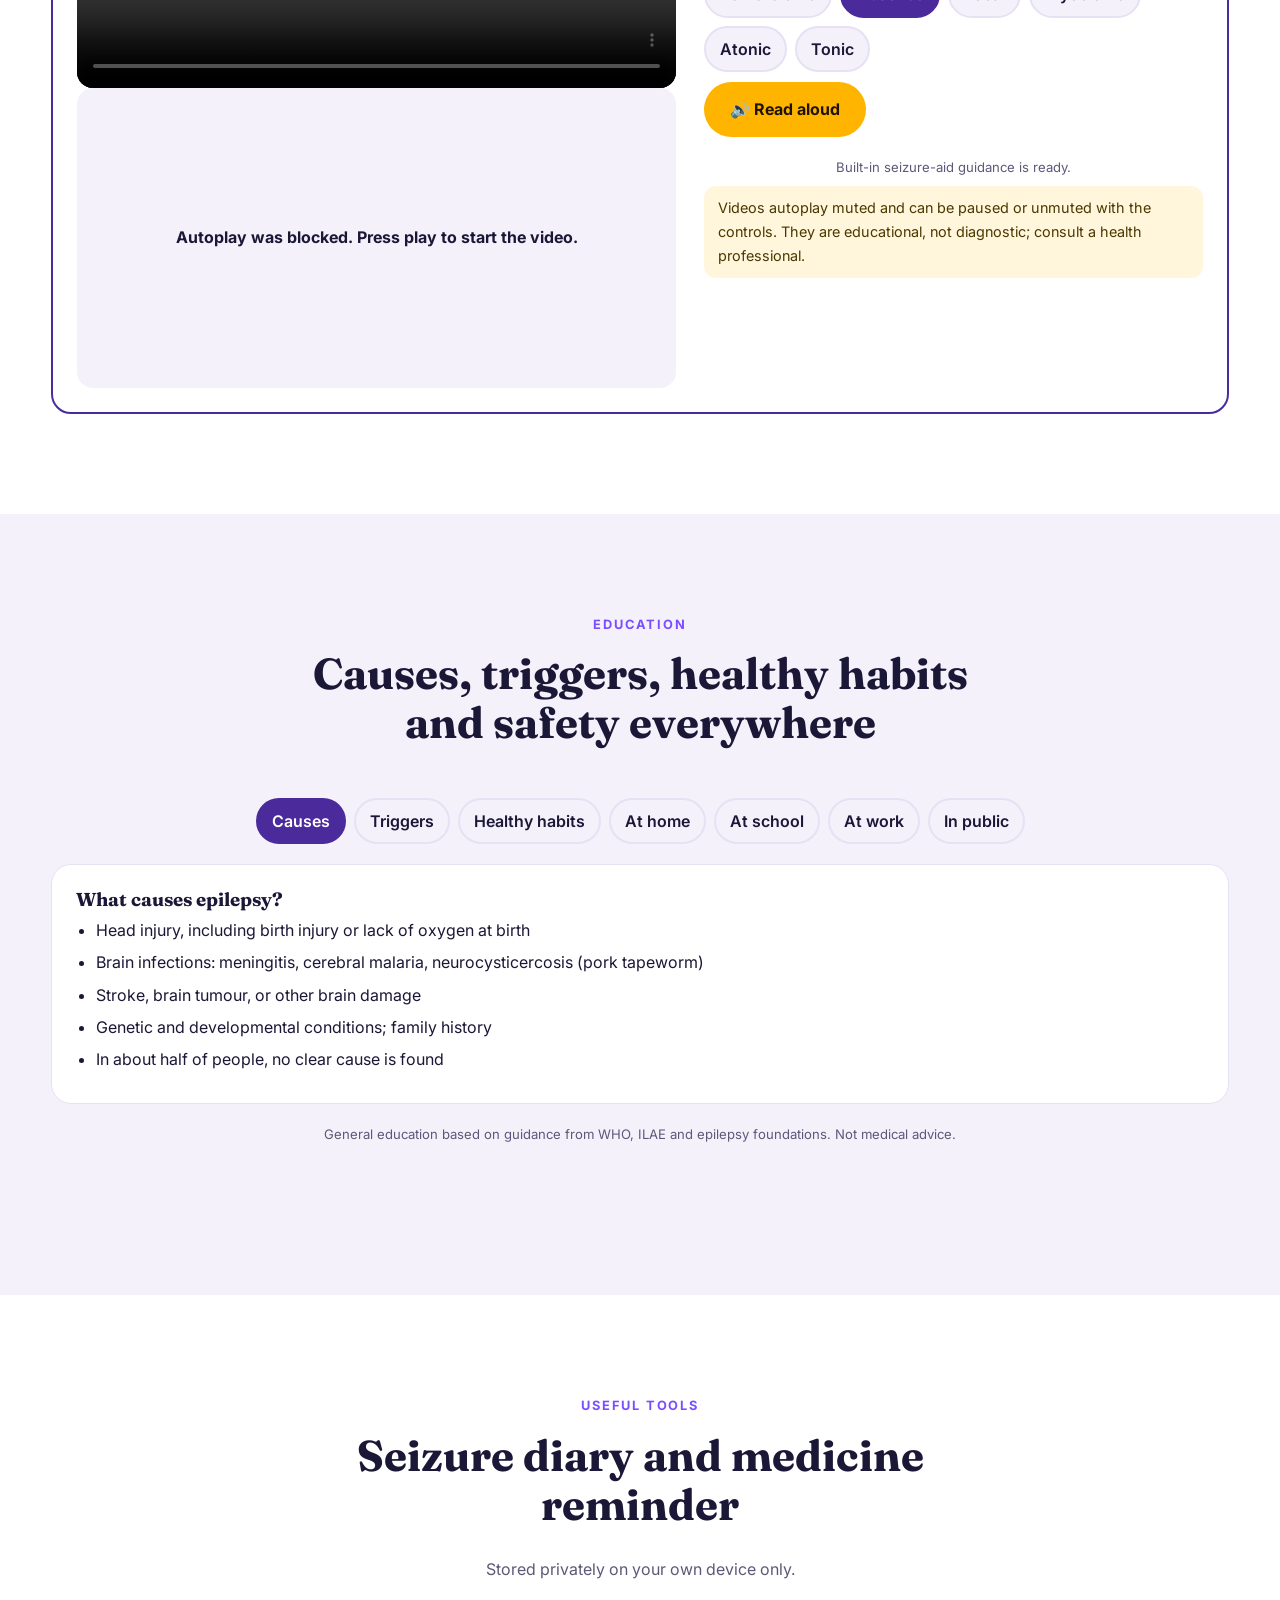
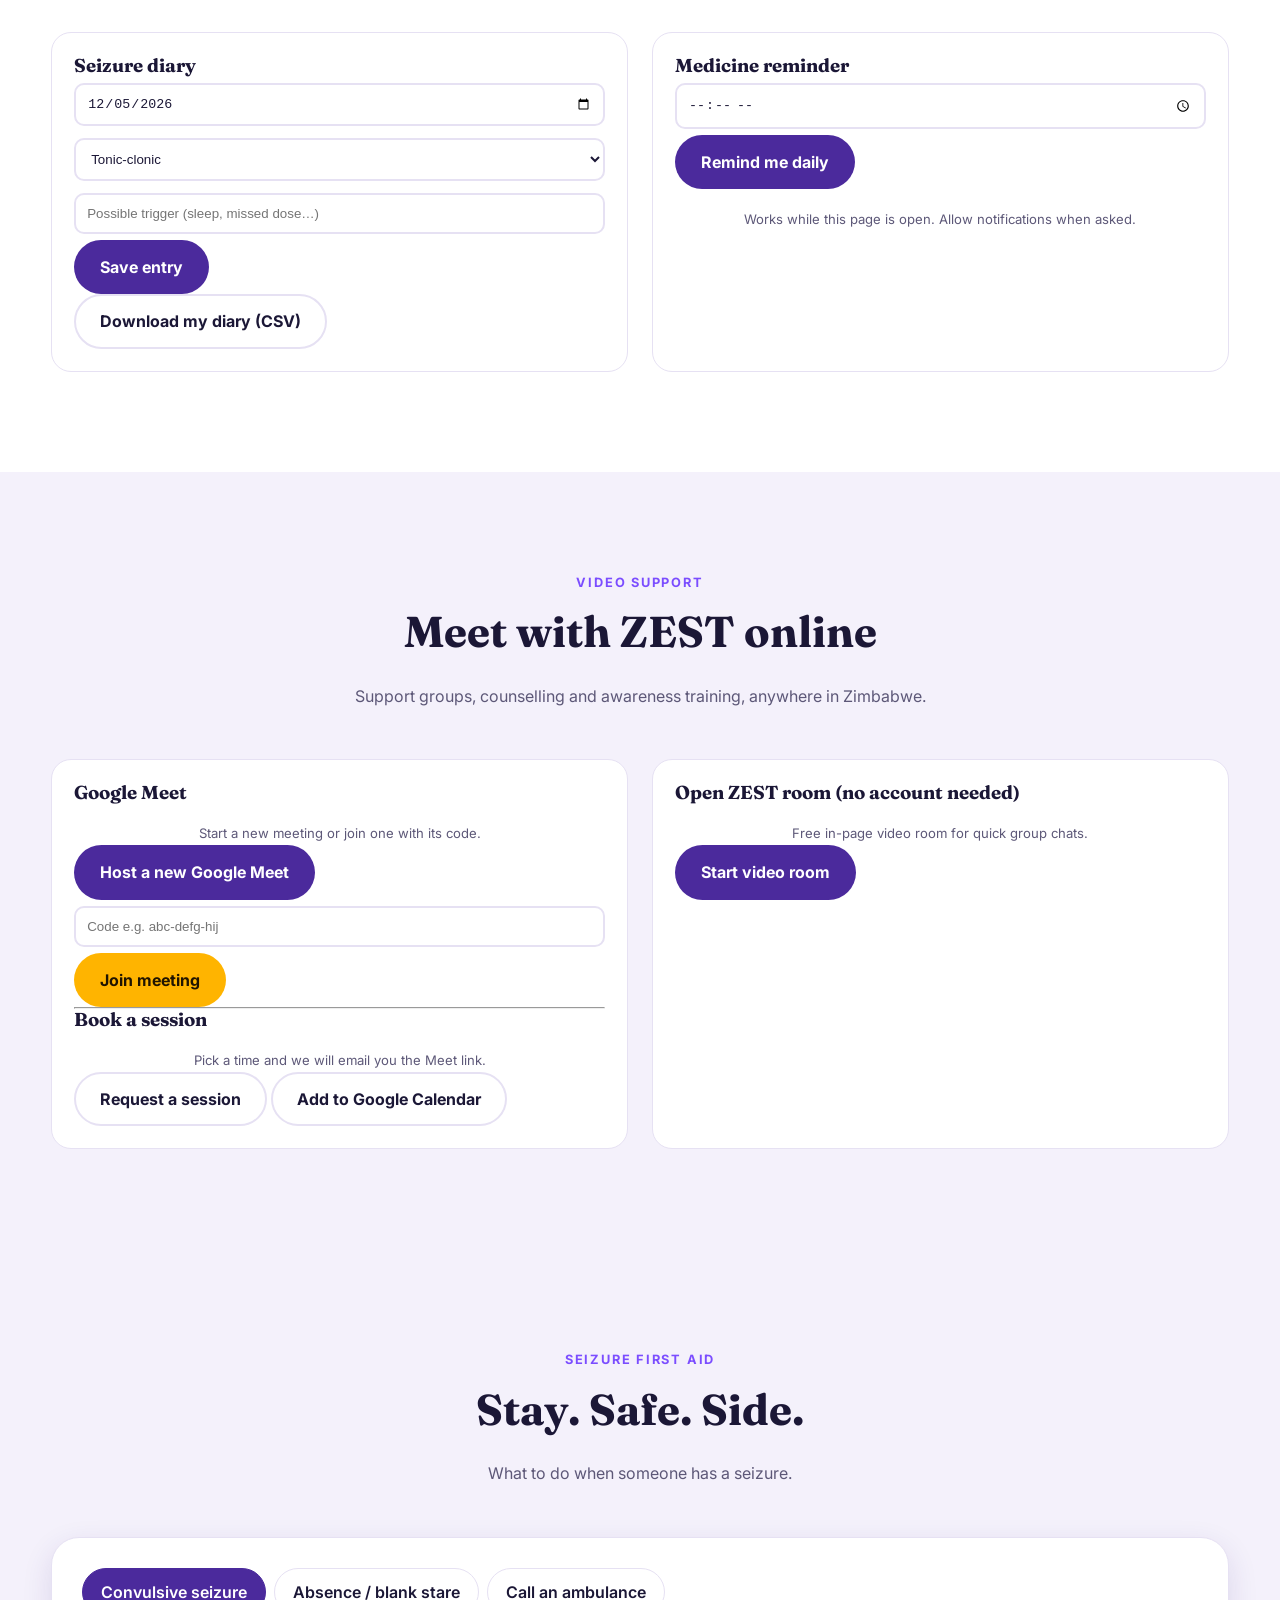
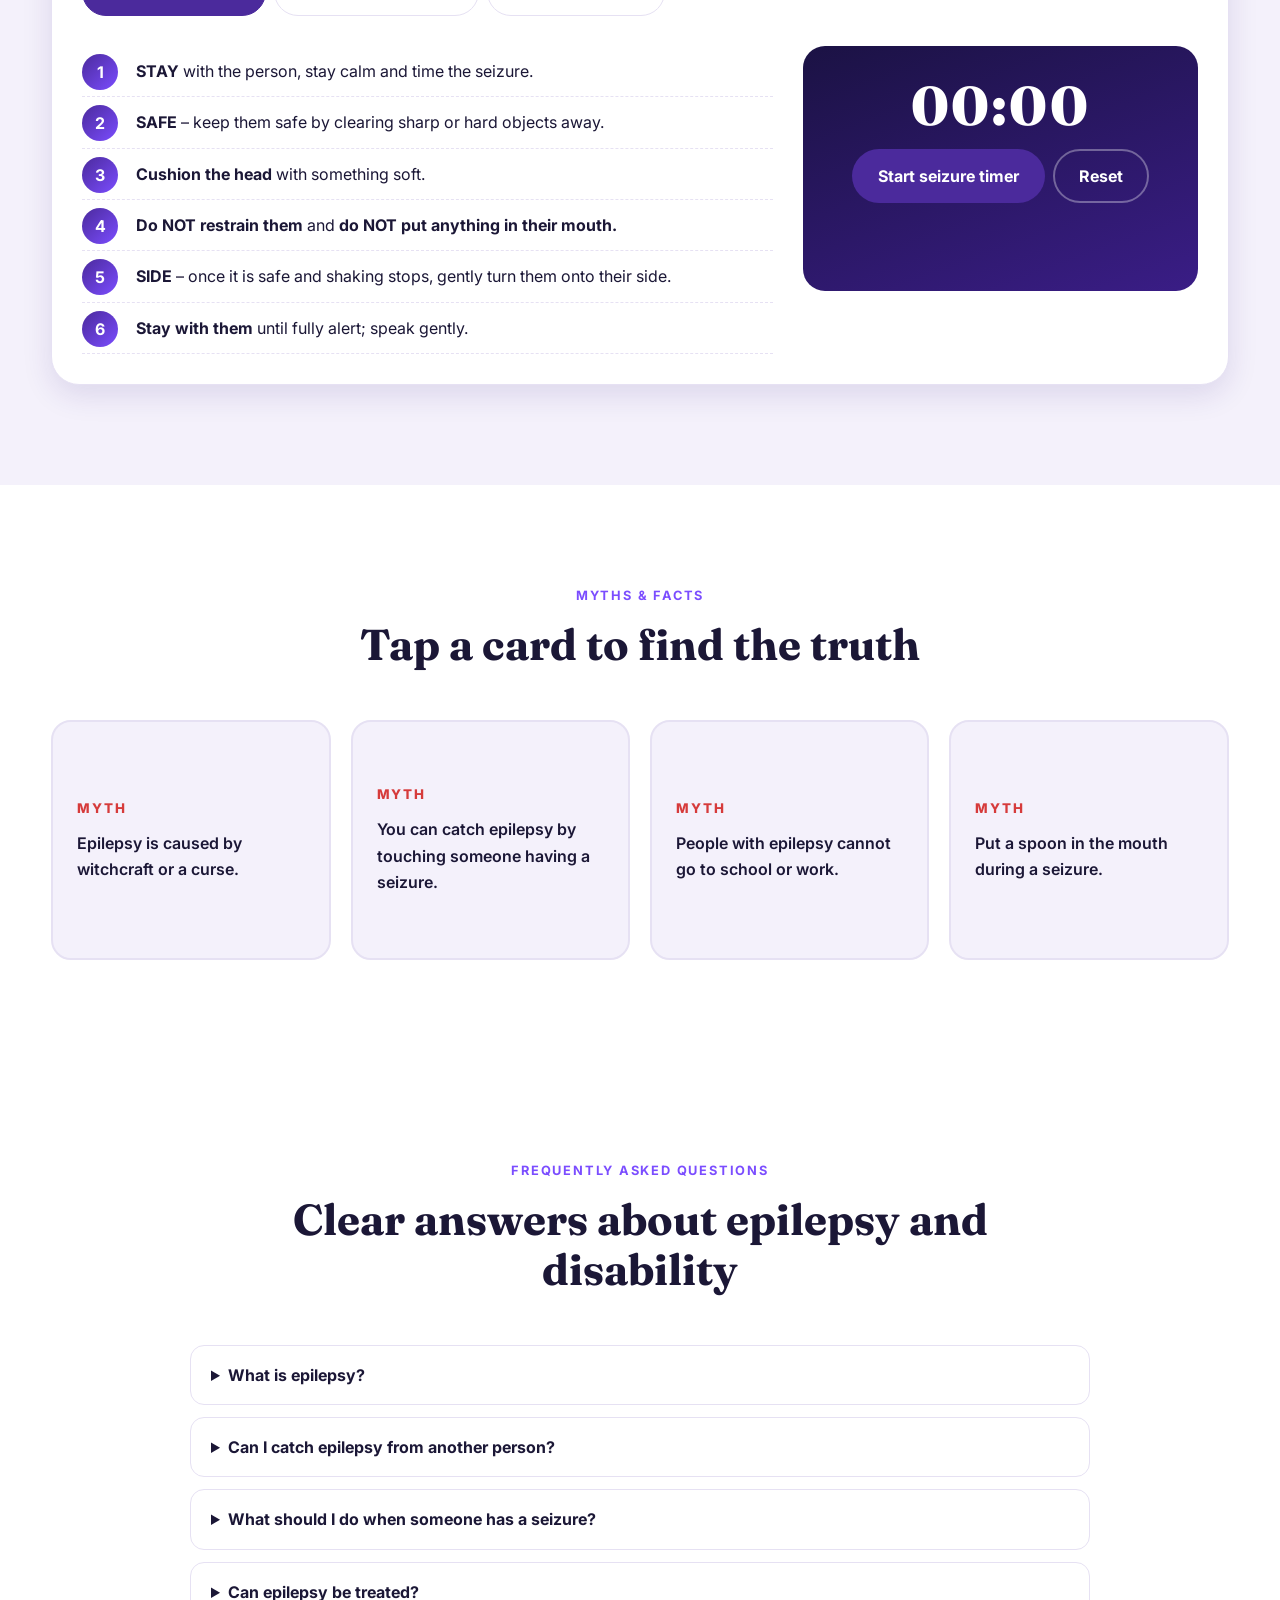
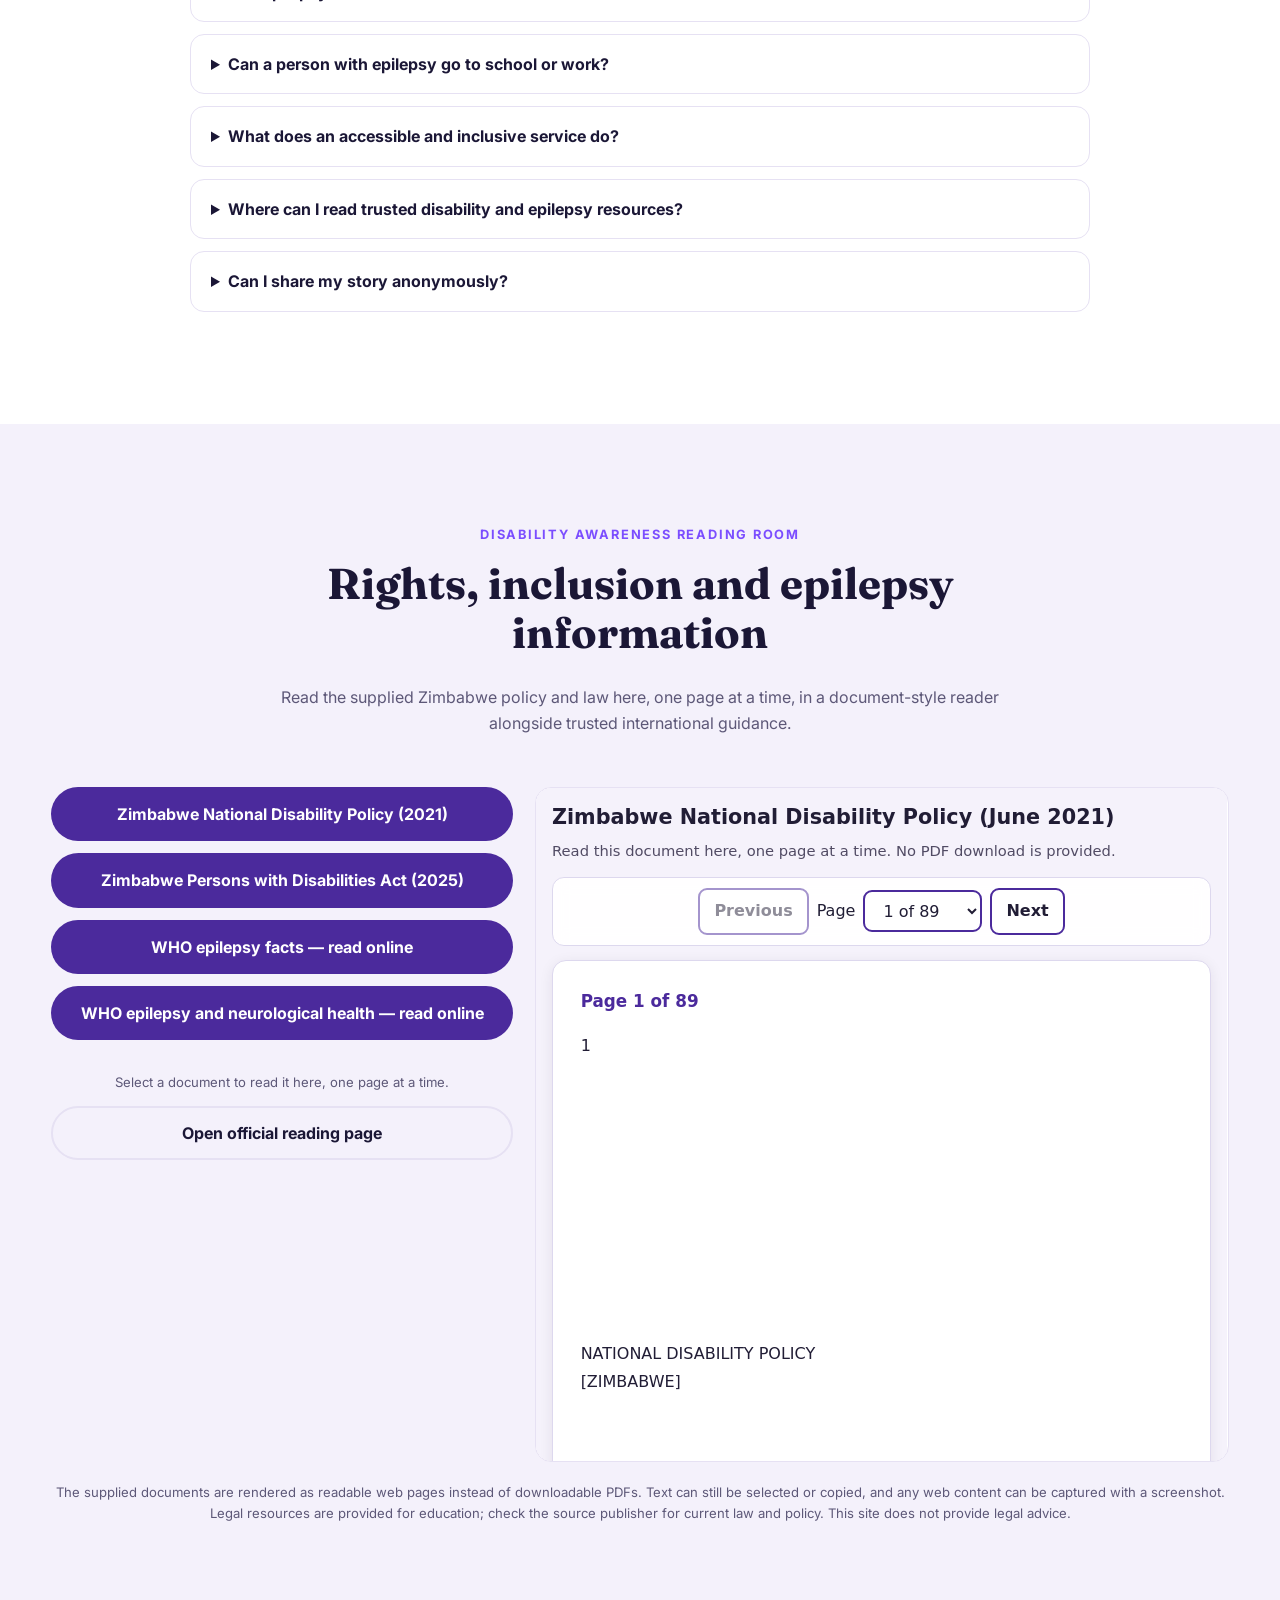
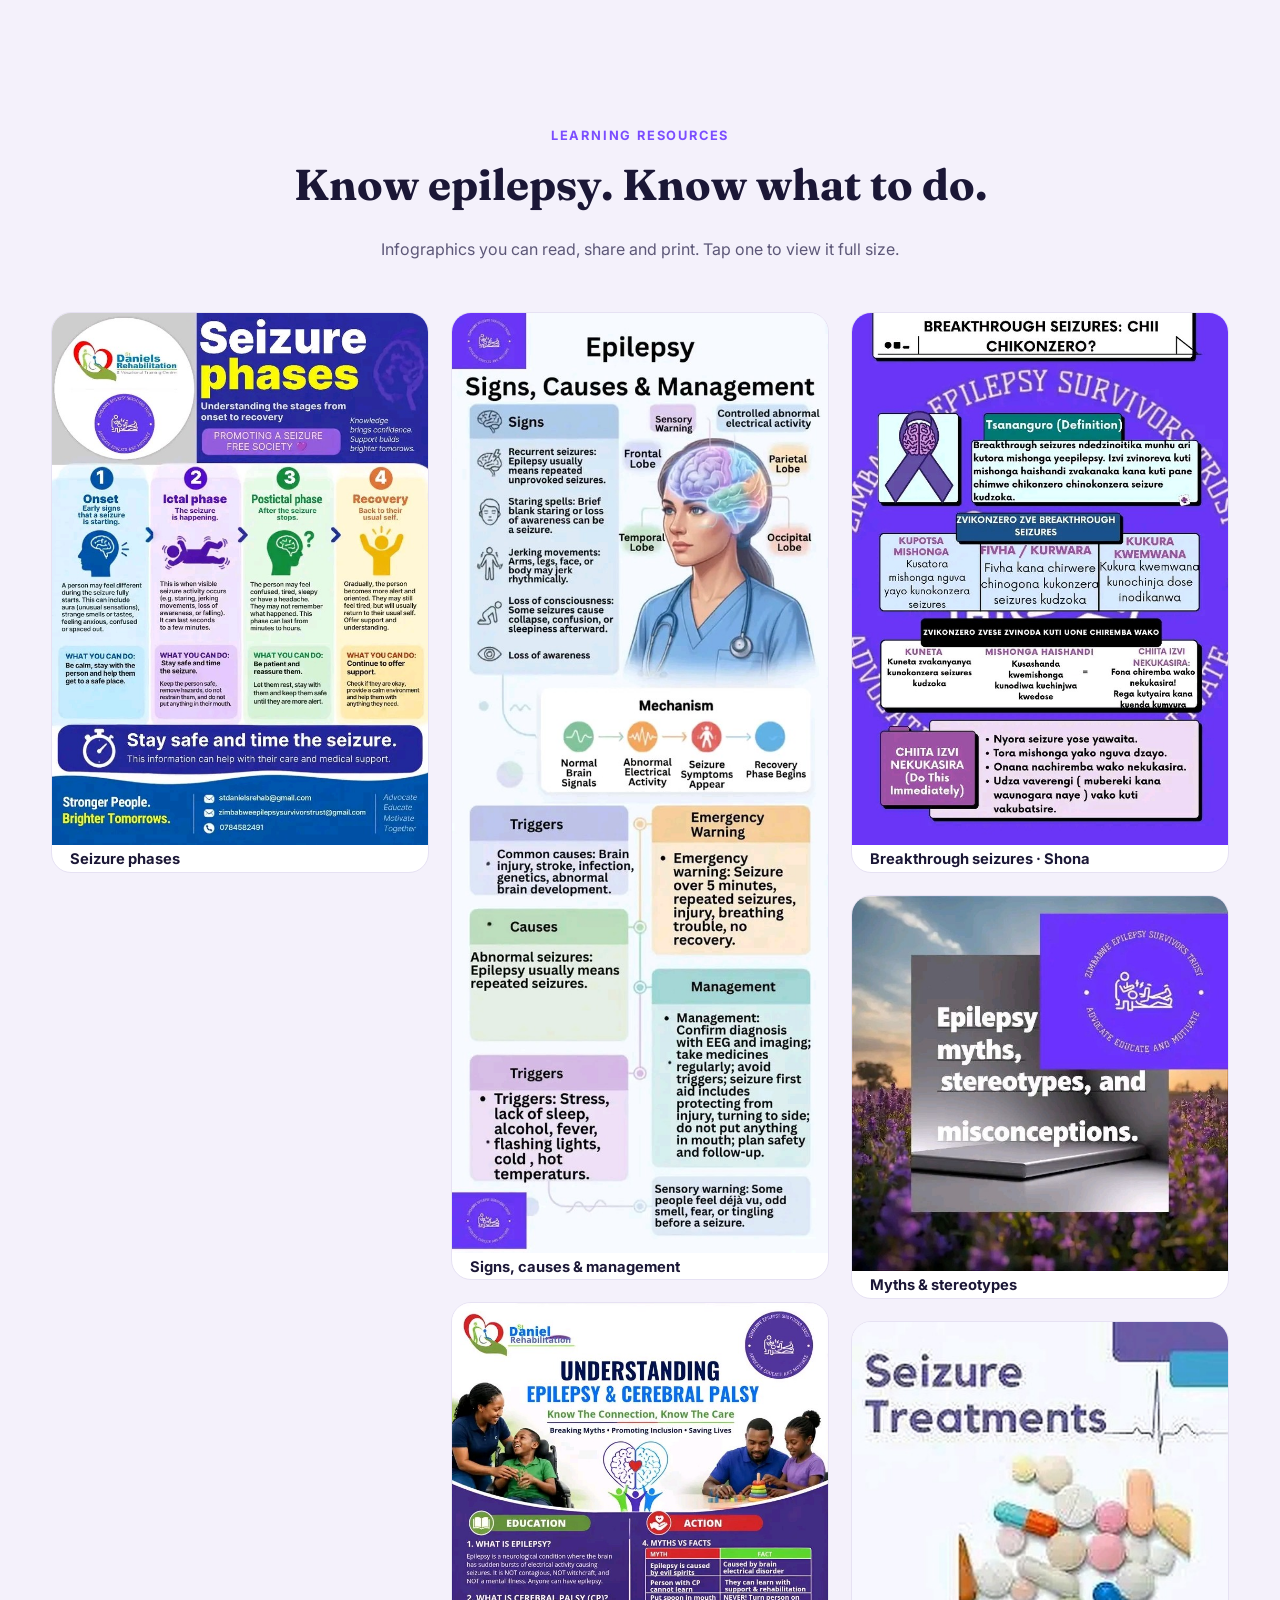
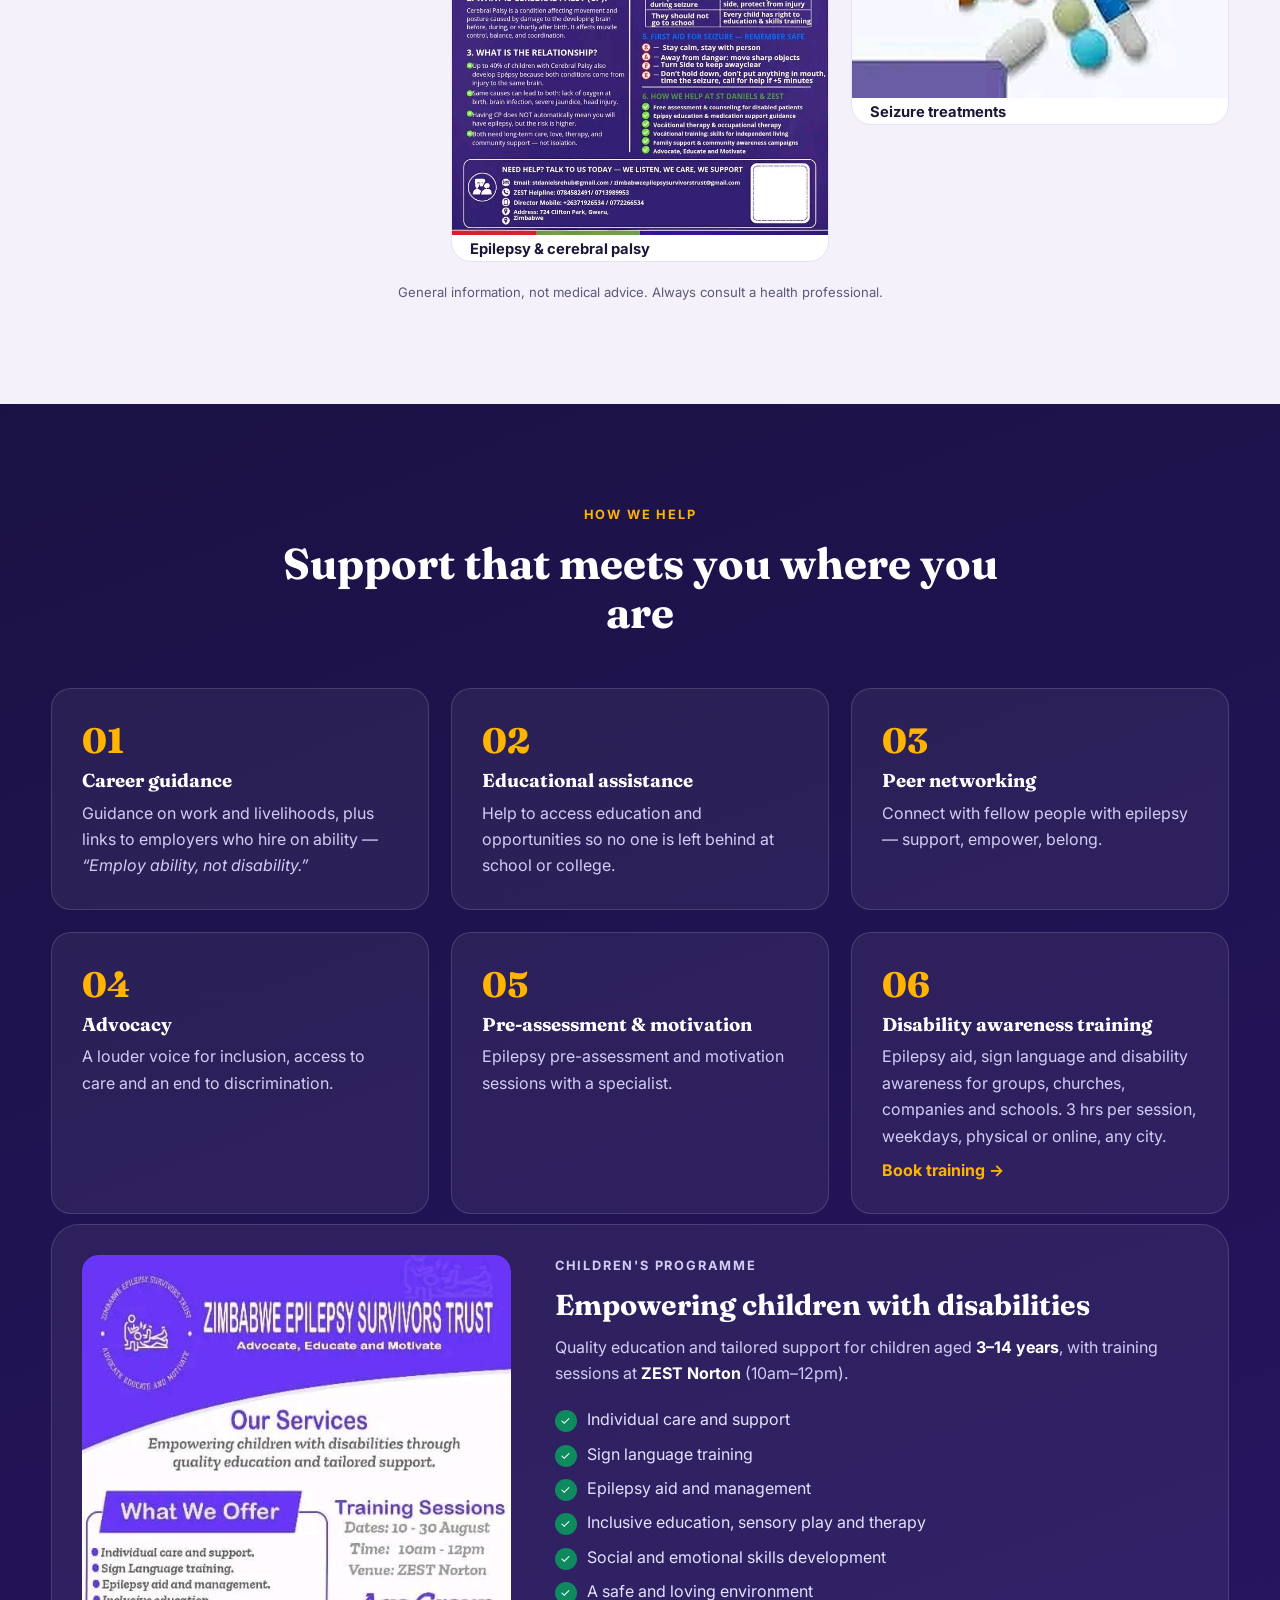
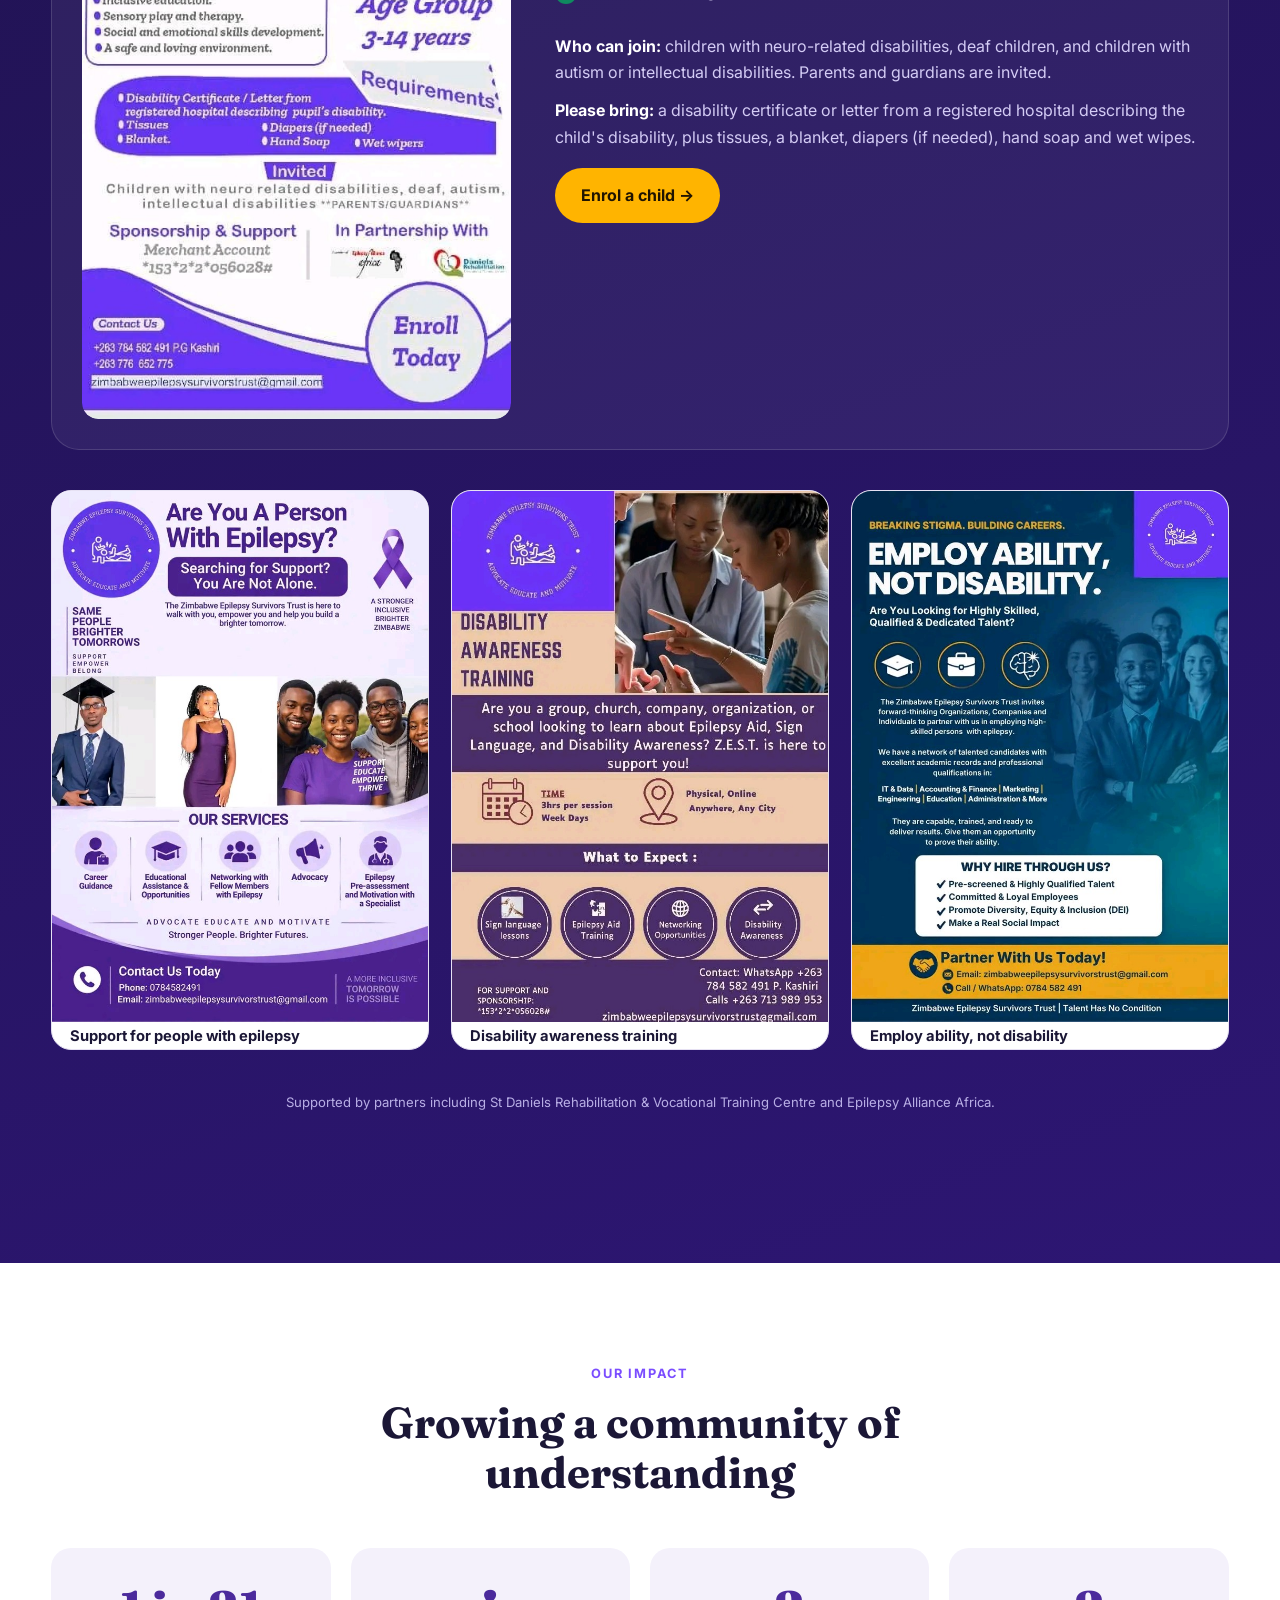
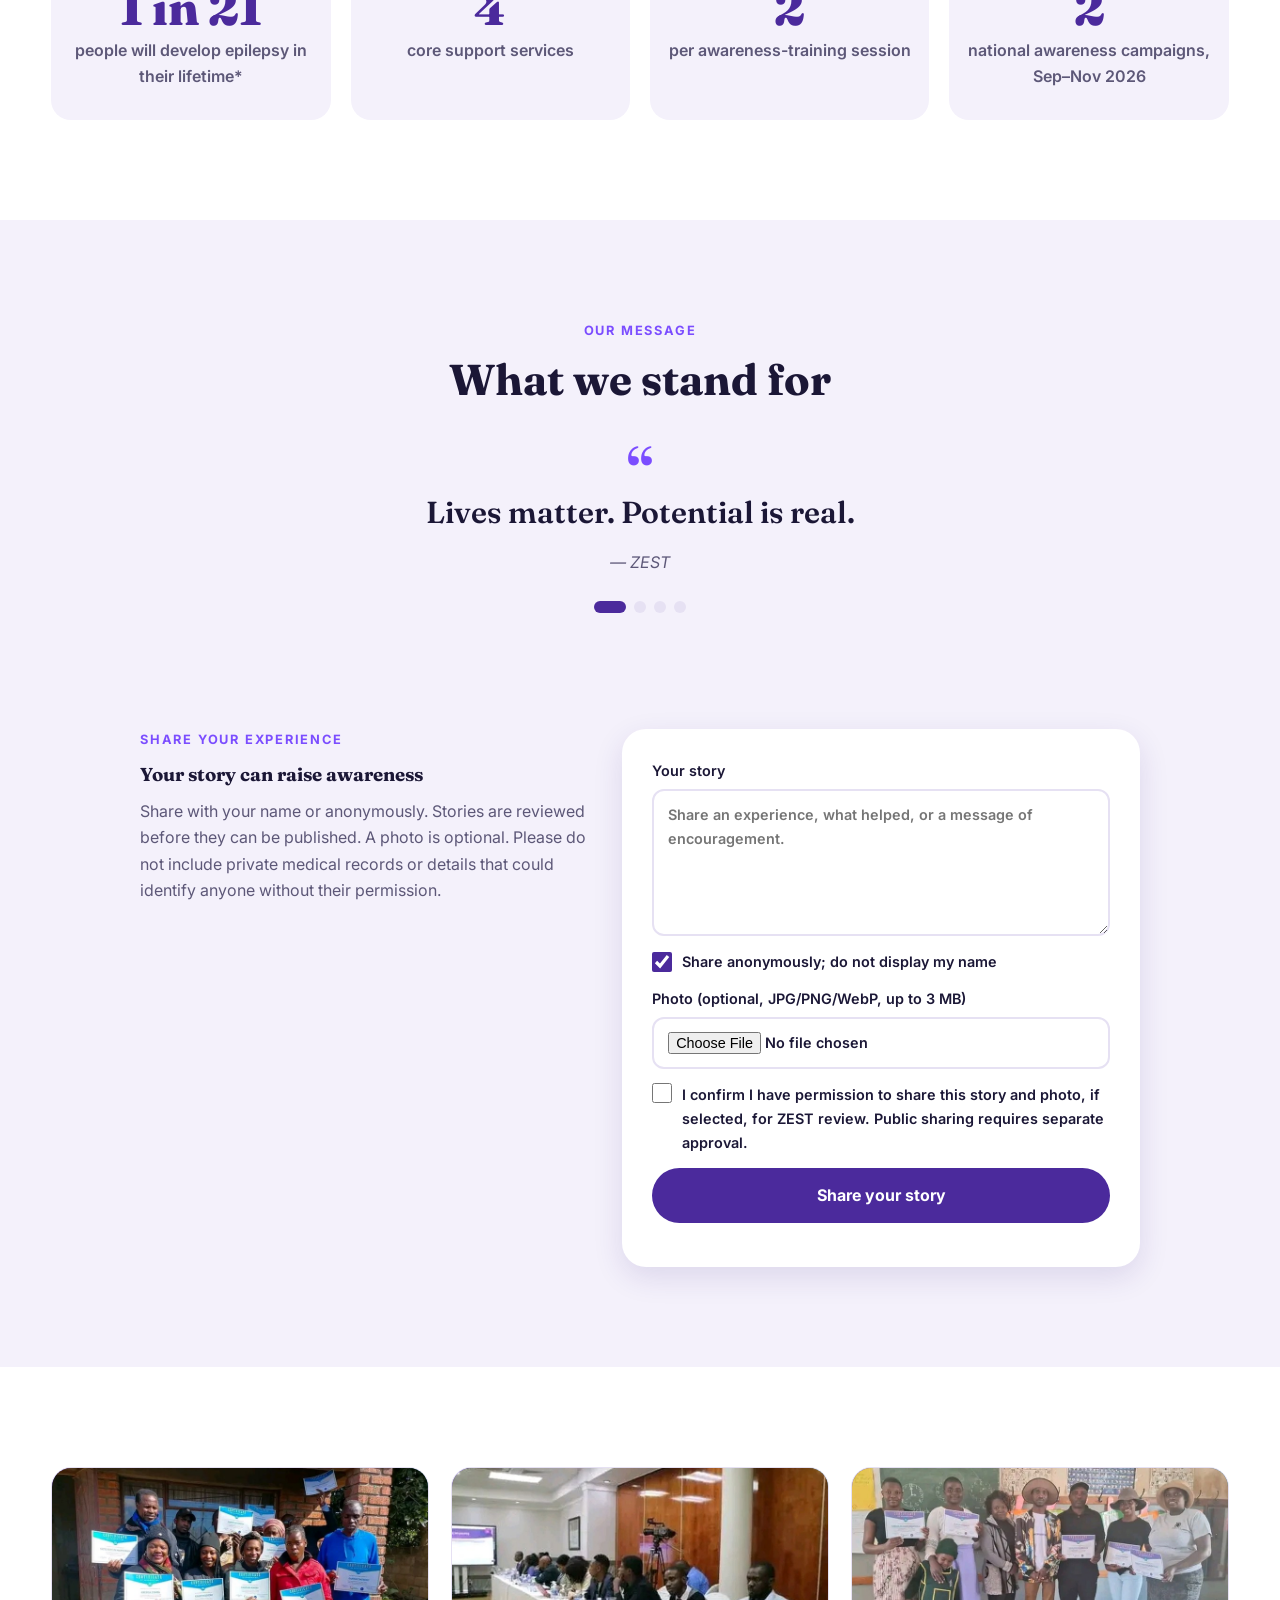
==== commit 54ee1210: "Use in-page document readers instead of PDFs Co-authored-by: Copilot <223556219+Copilot@users.norepl" ====
--- a/index.html
+++ b/index.html
@@ -271,20 +271,20 @@
     <div class="center reveal">
       <p class="eyebrow dark">Disability awareness reading room</p>
       <h2>Rights, inclusion and epilepsy information</h2>
-      <p>Read the supplied Zimbabwe policy and law in the PDF viewer here, alongside trusted international guidance.</p>
+      <p>Read the supplied Zimbabwe policy and law here, one page at a time, in a document-style reader alongside trusted international guidance.</p>
     </div>
     <div class="reading-room">
       <div class="reading-list" role="group" aria-label="Choose a document to read">
-        <button class="btn btn-primary" type="button" data-reading="documents/zimbabwe-national-disability-policy-2021.pdf#toolbar=0&amp;navpanes=0&amp;scrollbar=0" data-title="Zimbabwe National Disability Policy (June 2021)">Zimbabwe National Disability Policy (2021)</button>
-        <button class="btn btn-primary" type="button" data-reading="documents/zimbabwe-persons-with-disabilities-act-2025.pdf#toolbar=0&amp;navpanes=0&amp;scrollbar=0" data-title="Zimbabwe Persons with Disabilities Act, No. 3 of 2025">Zimbabwe Persons with Disabilities Act (2025)</button>
+        <button class="btn btn-primary" type="button" data-reading="documents/zimbabwe-national-disability-policy-2021.html" data-title="Zimbabwe National Disability Policy (June 2021)">Zimbabwe National Disability Policy (2021)</button>
+        <button class="btn btn-primary" type="button" data-reading="documents/zimbabwe-persons-with-disabilities-act-2025.html" data-title="Zimbabwe Persons with Disabilities Act, No. 3 of 2025">Zimbabwe Persons with Disabilities Act (2025)</button>
         <button class="btn btn-primary" type="button" data-reading="https://www.who.int/news-room/fact-sheets/detail/epilepsy" data-title="World Health Organization: Epilepsy">WHO epilepsy facts — read online</button>
         <button class="btn btn-primary" type="button" data-reading="https://www.who.int/health-topics/epilepsy" data-title="World Health Organization: Epilepsy and neurological health">WHO epilepsy and neurological health — read online</button>
-        <p id="readingStatus" class="small" role="status">Select a PDF to read it within this page.</p>
+        <p id="readingStatus" class="small" role="status">Select a document to read it here, one page at a time.</p>
         <a id="openReading" class="btn btn-ghost" href="https://www.who.int/news-room/fact-sheets/detail/epilepsy" target="_blank" rel="noopener noreferrer">Open official reading page</a>
       </div>
-      <iframe id="readingFrame" title="Zimbabwe National Disability Policy PDF reader" loading="lazy" referrerpolicy="no-referrer" src="documents/zimbabwe-national-disability-policy-2021.pdf#toolbar=0&amp;navpanes=0&amp;scrollbar=0"></iframe>
-    </div>
-    <p class="small">PDF toolbar options depend on the browser and device, and a web document cannot be guaranteed to be impossible to save. Legal resources are provided for education; check the source publisher for current law and policy. This site does not provide legal advice.</p>
+      <iframe id="readingFrame" title="Zimbabwe National Disability Policy page-by-page reader" loading="lazy" referrerpolicy="no-referrer" src="documents/zimbabwe-national-disability-policy-2021.html"></iframe>
+    </div>
+    <p class="small">The supplied documents are rendered as readable web pages instead of downloadable PDFs. Text can still be selected or copied, and any web content can be captured with a screenshot. Legal resources are provided for education; check the source publisher for current law and policy. This site does not provide legal advice.</p>
   </div>
 </section>
 
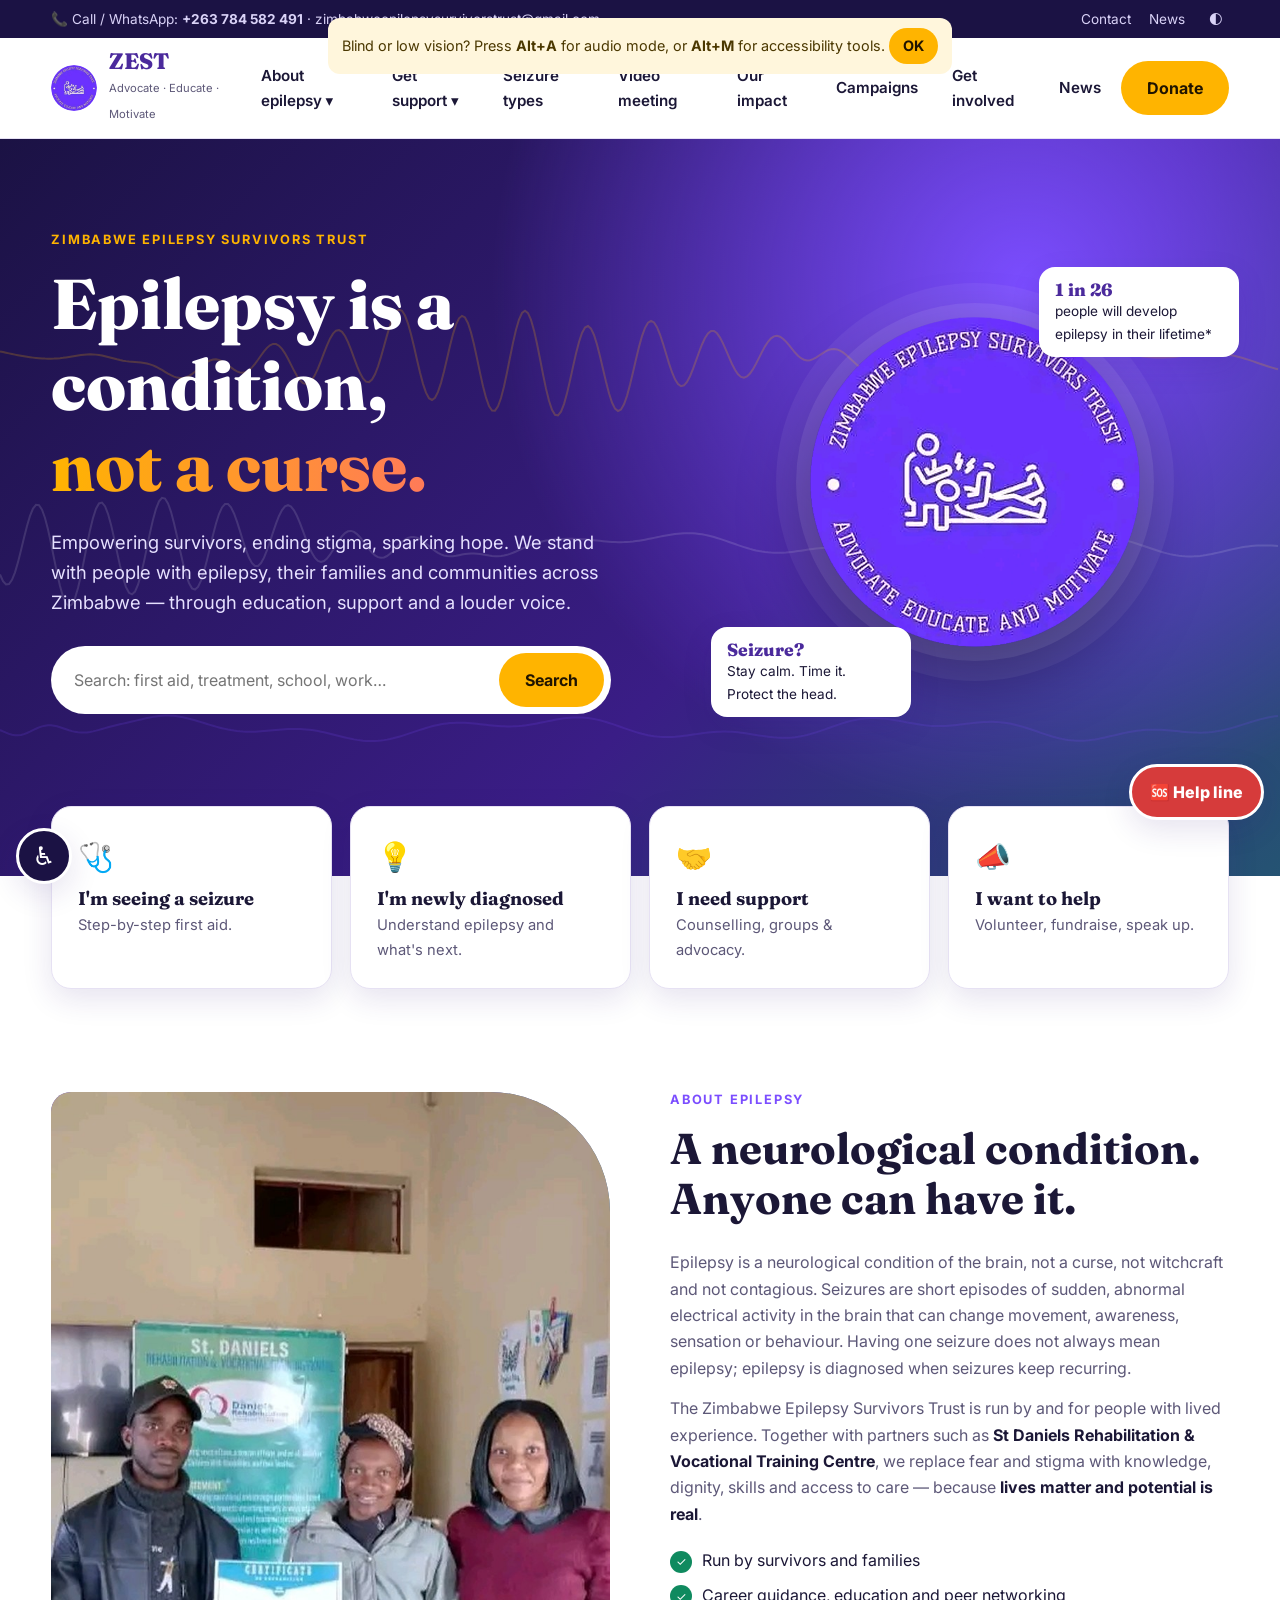
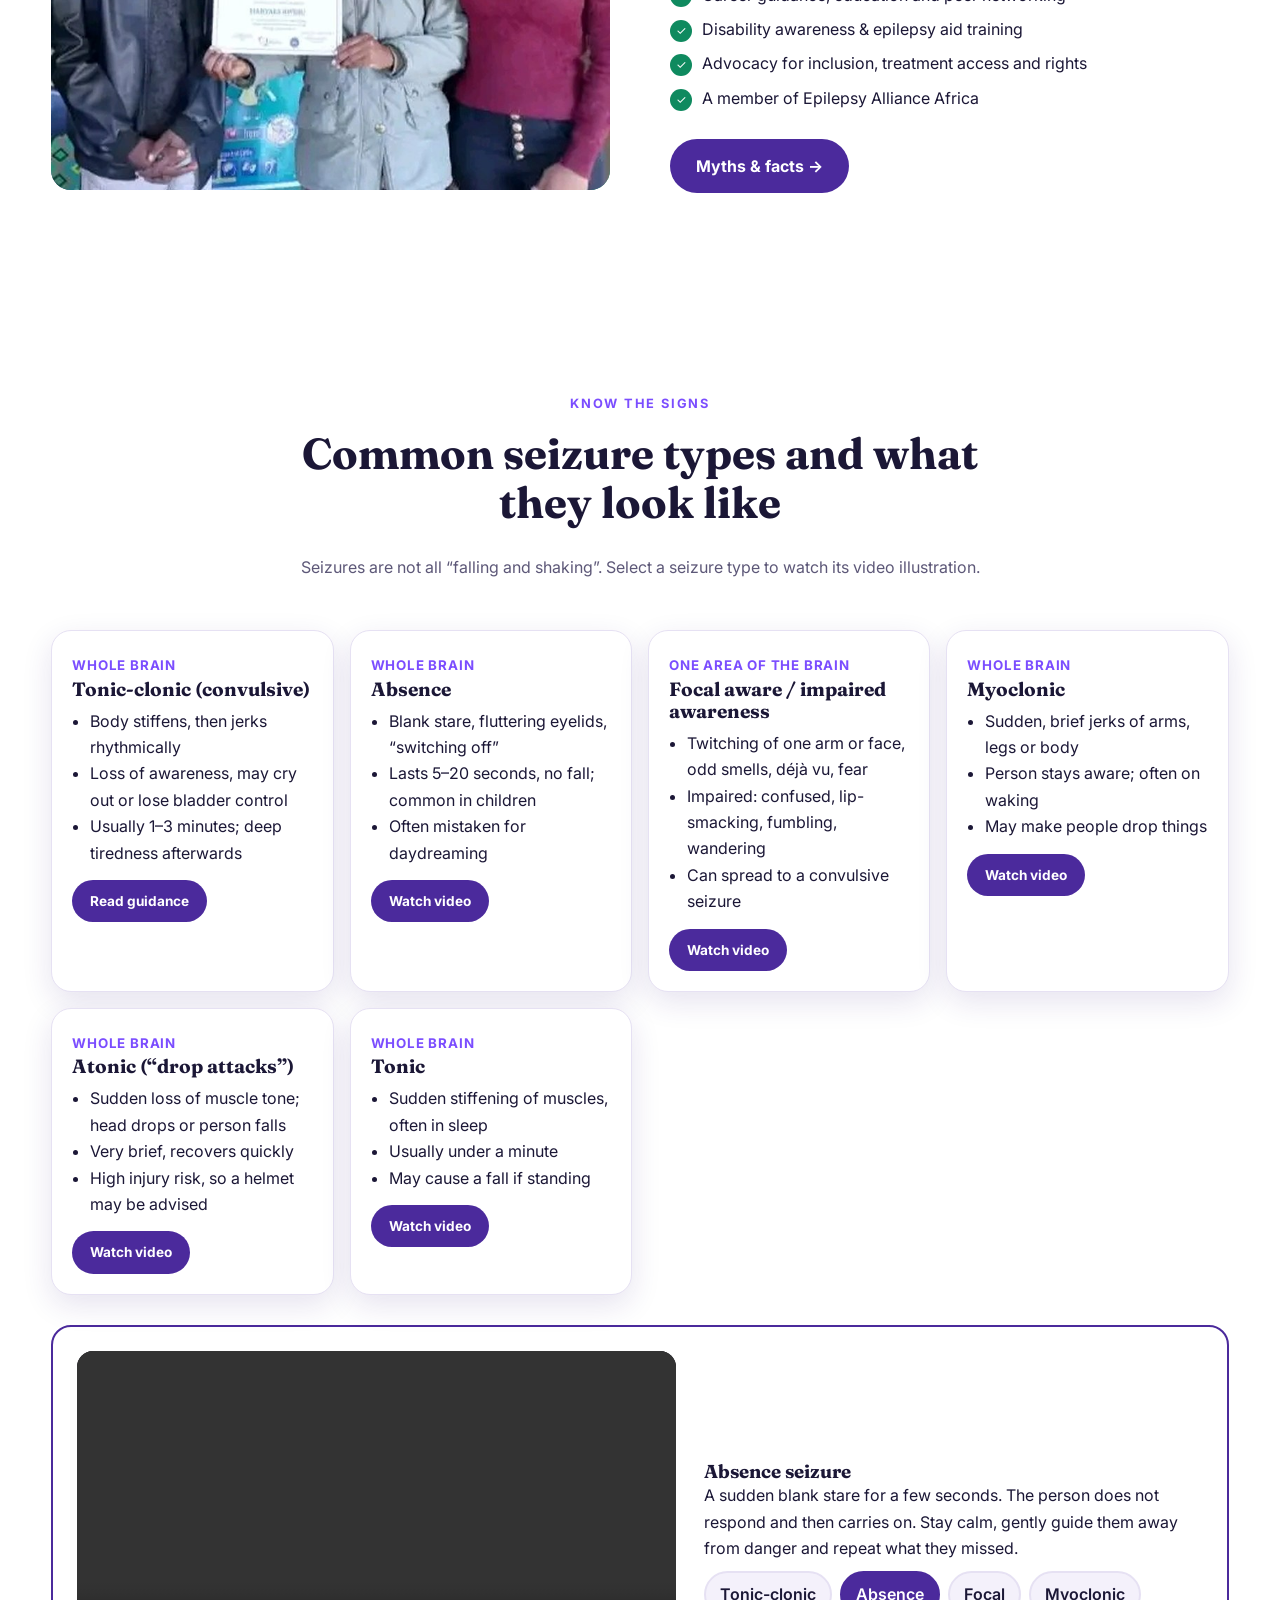
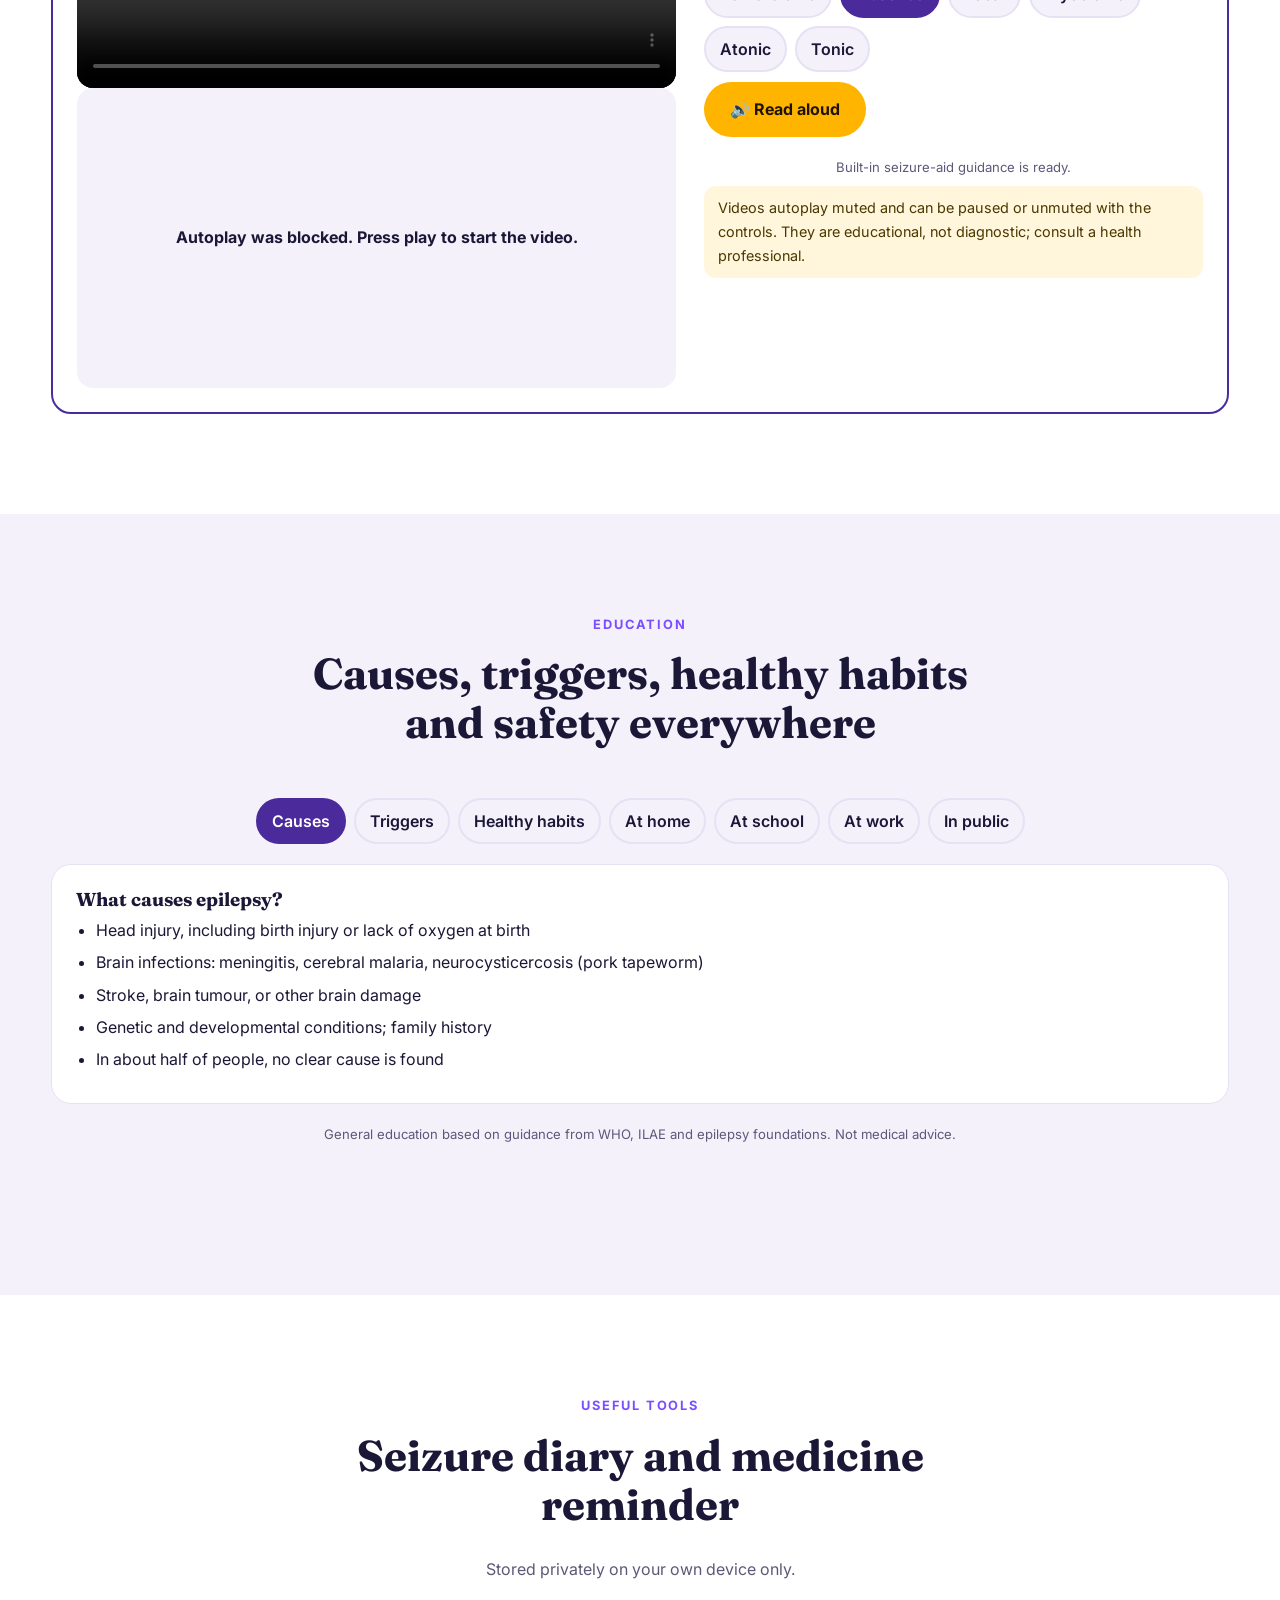
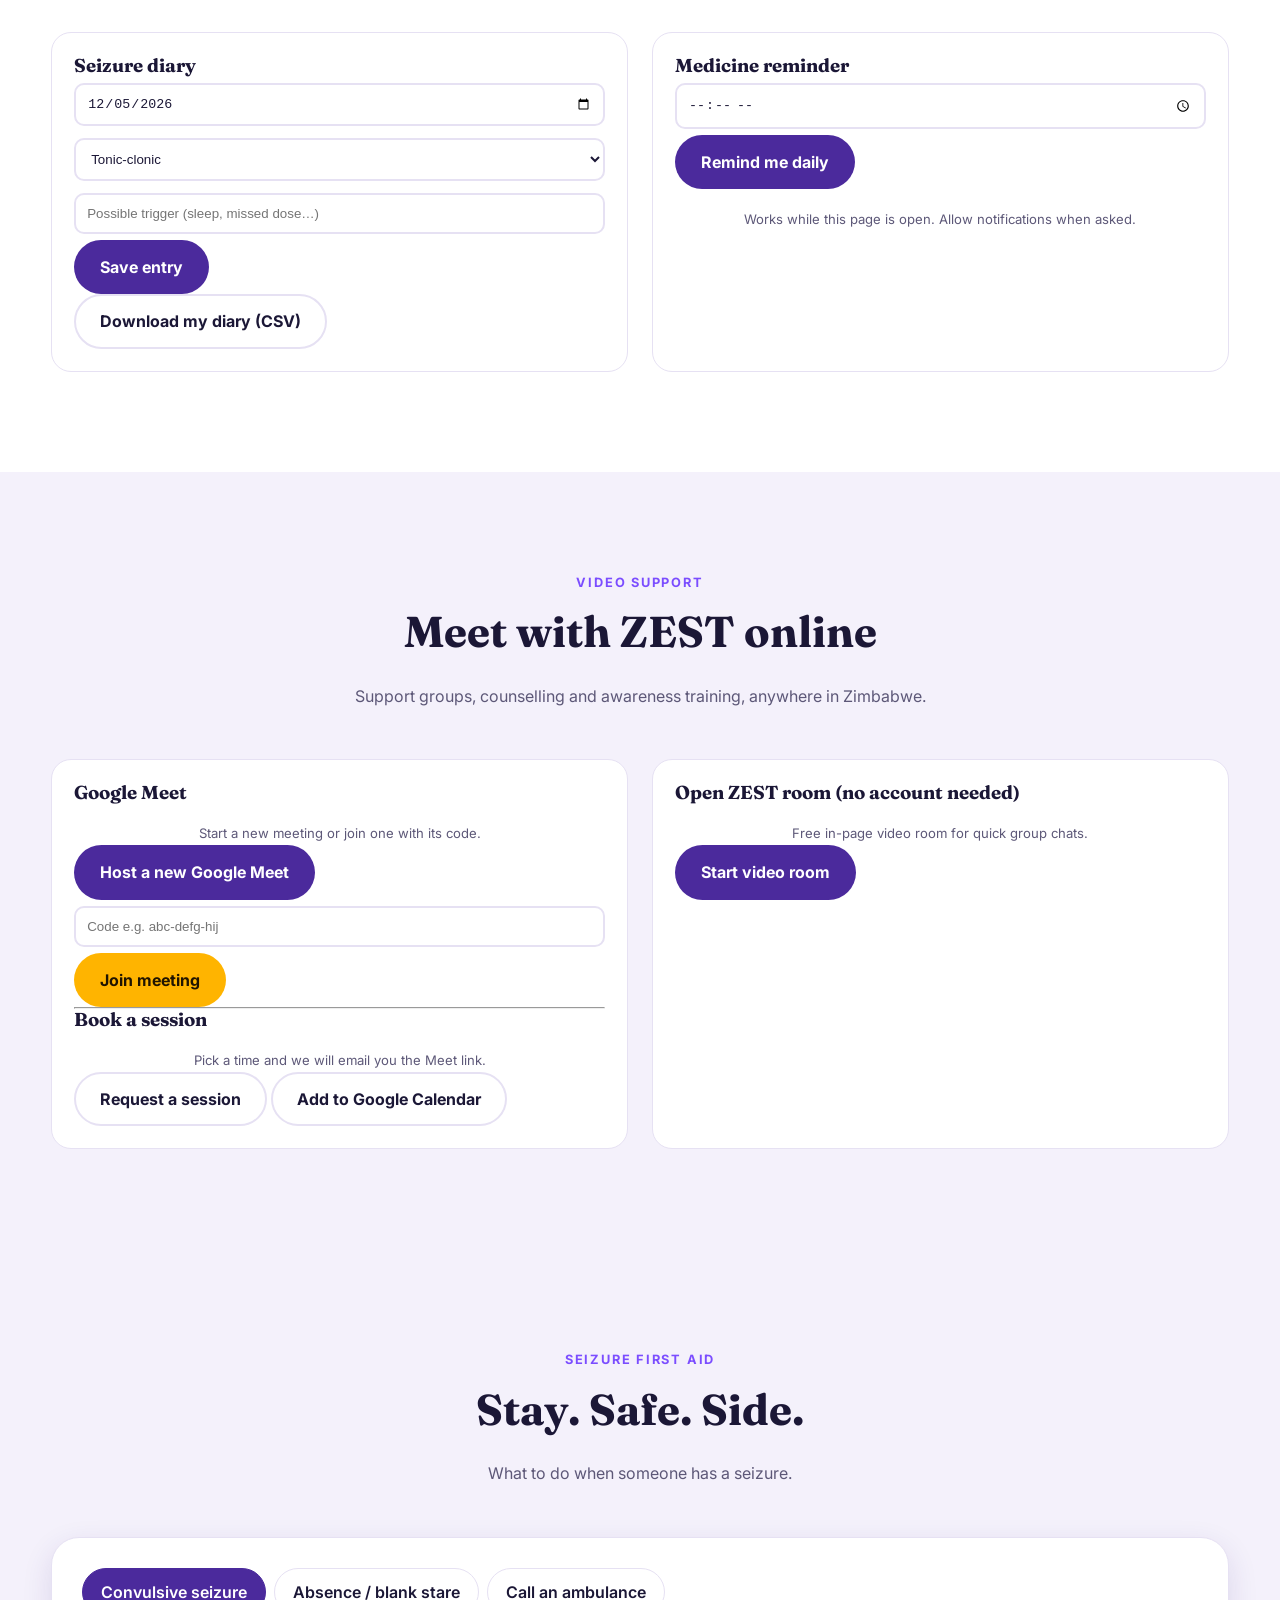
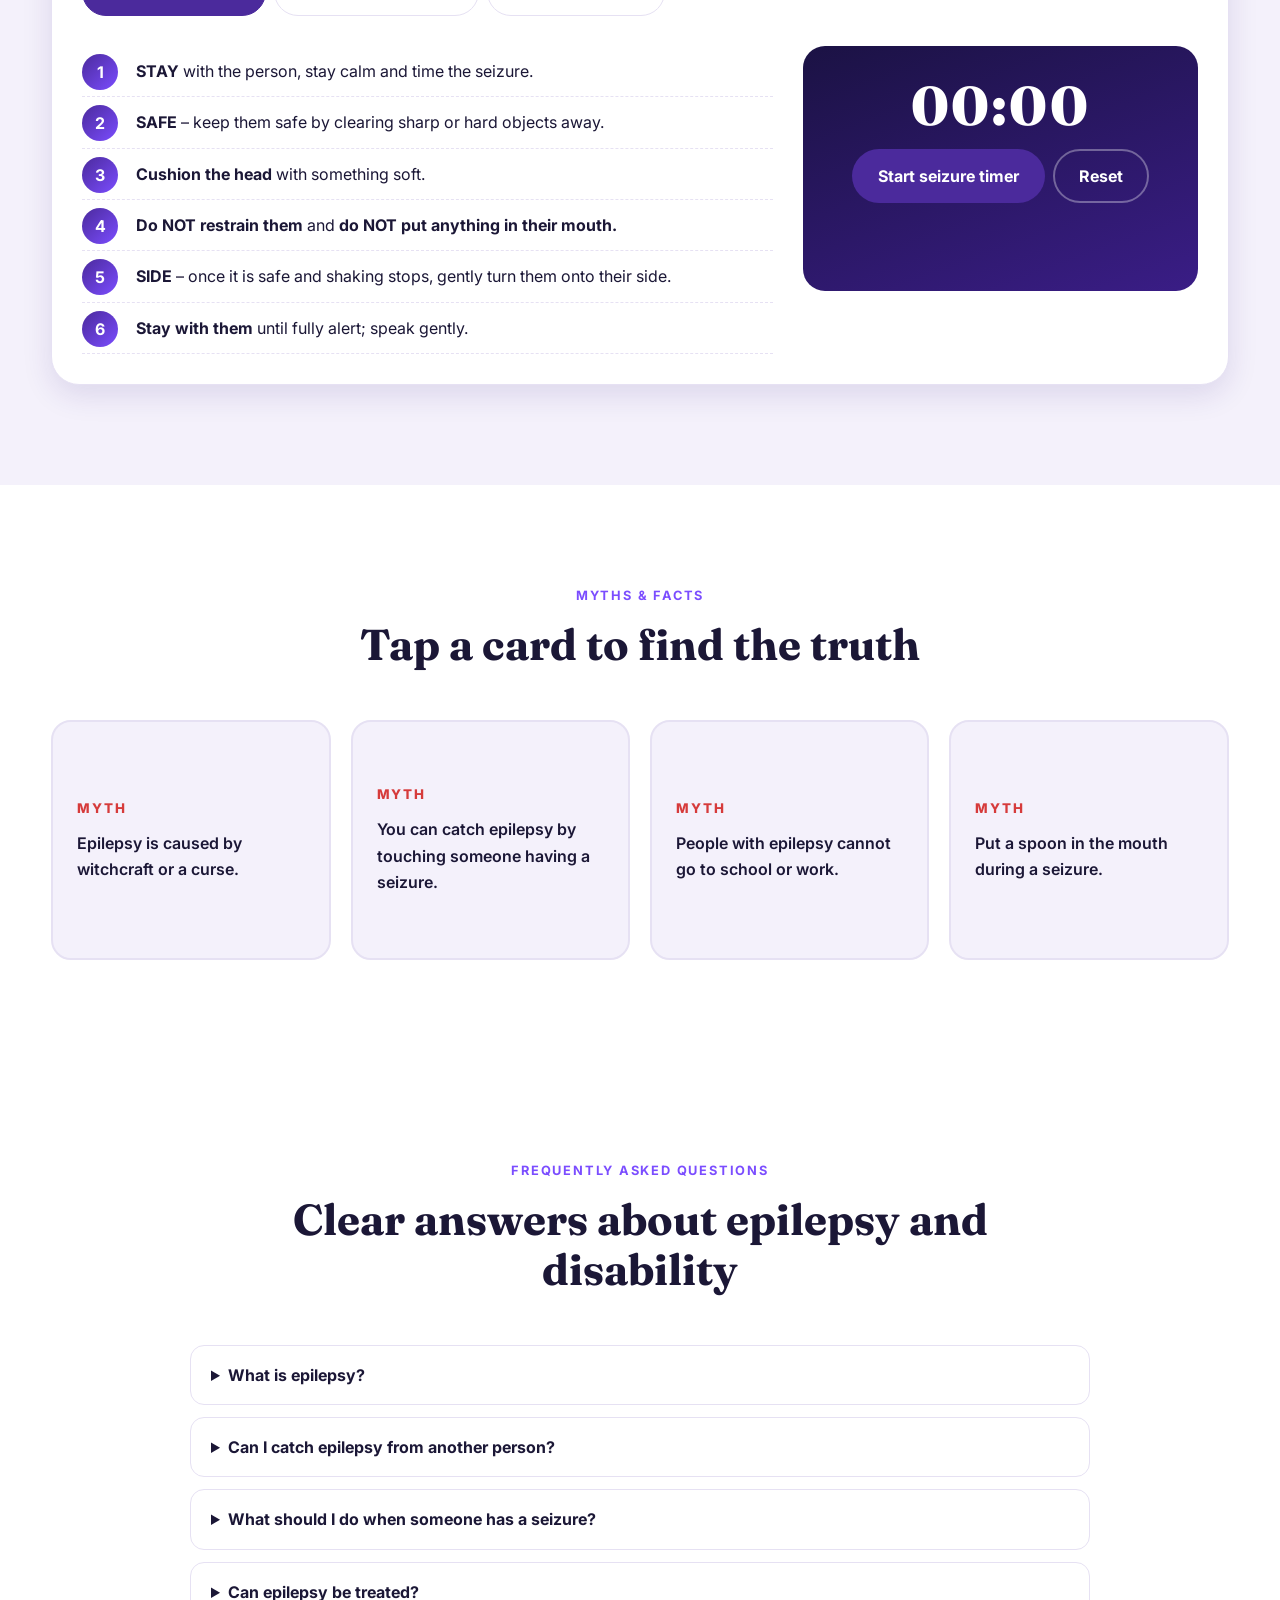
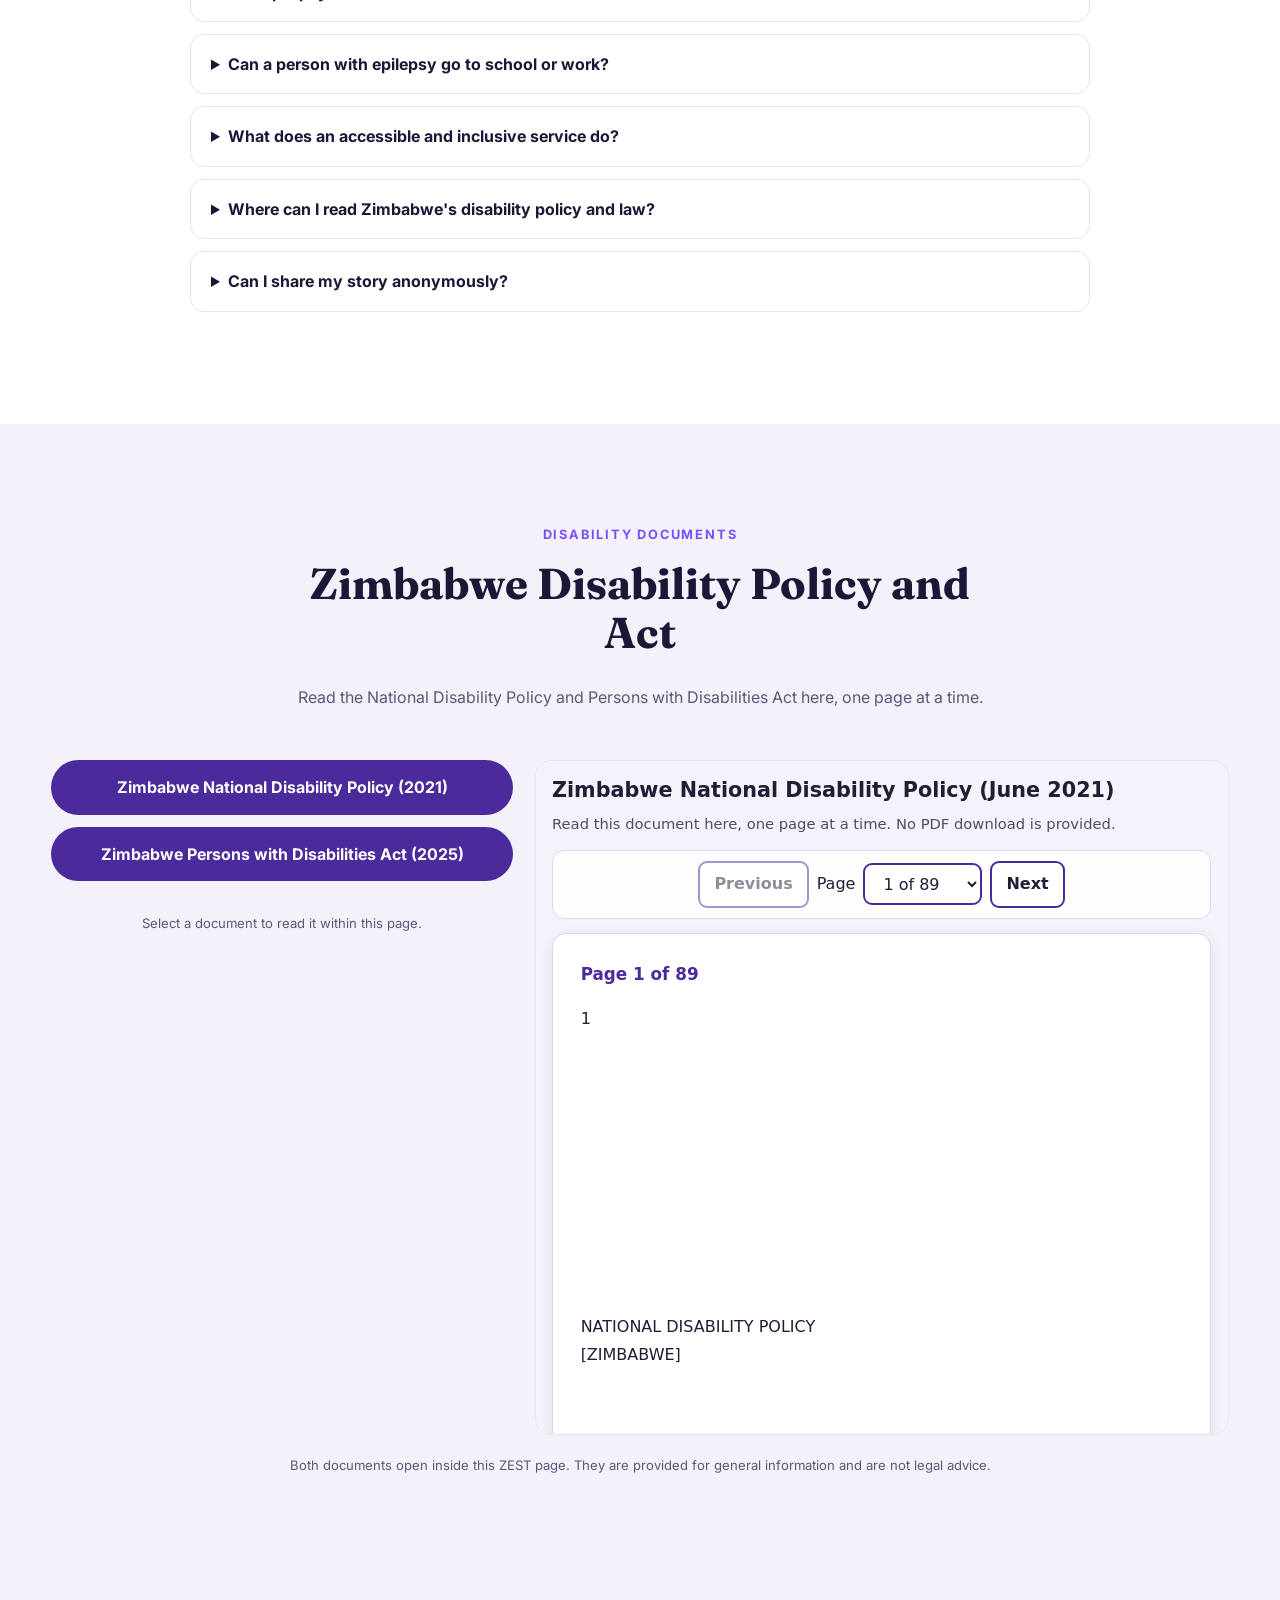
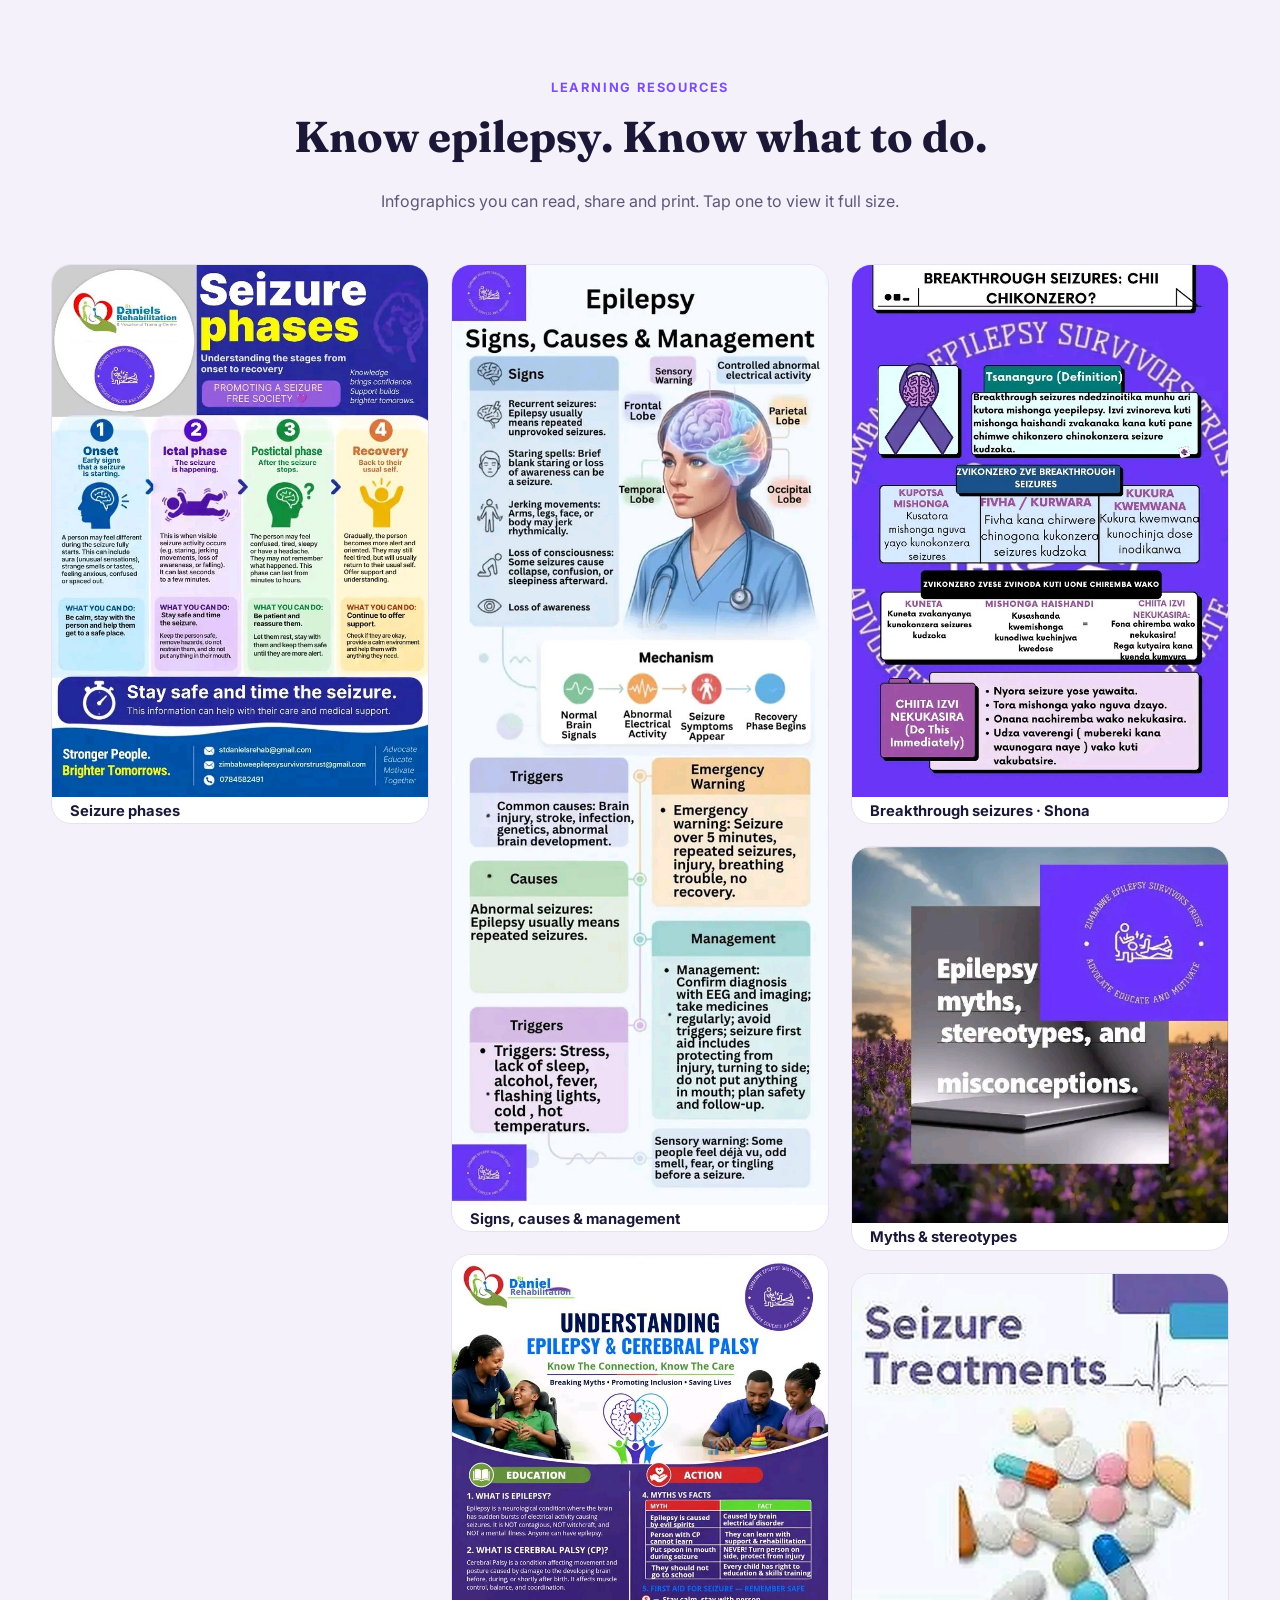
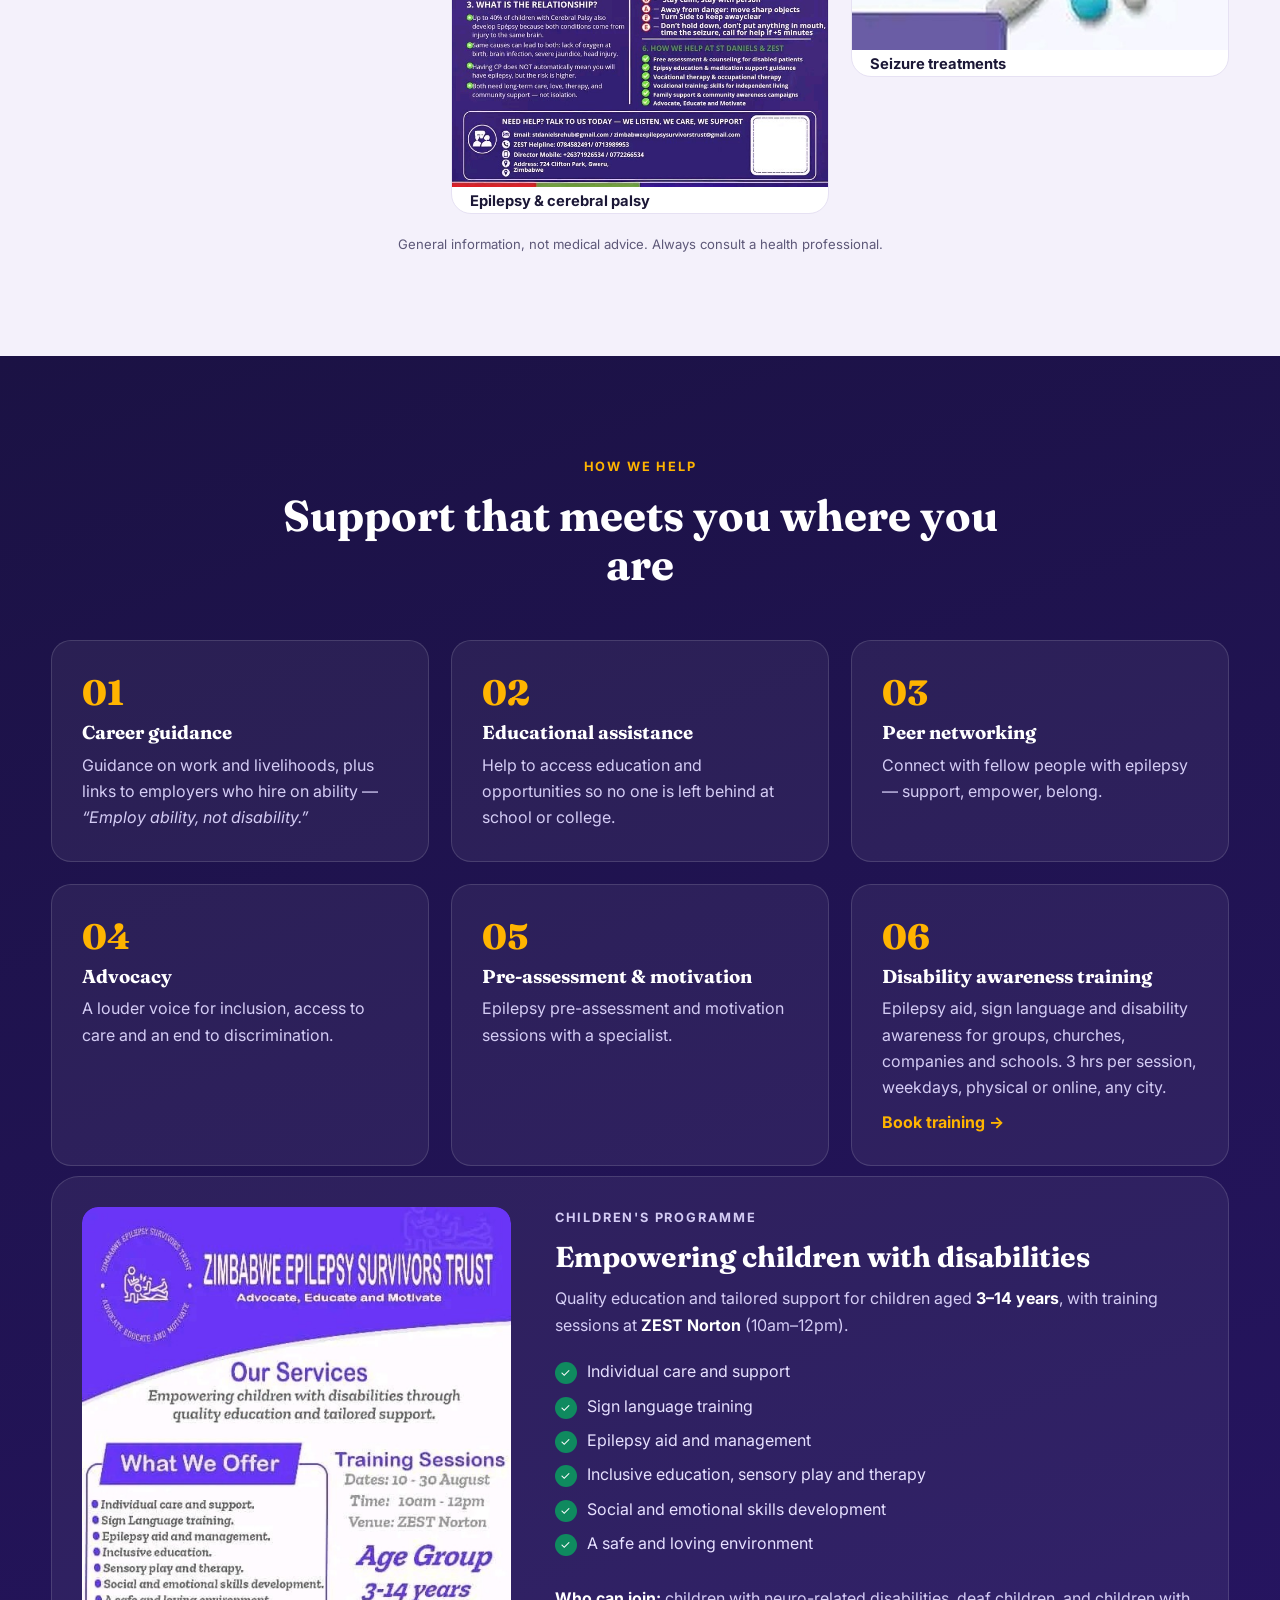
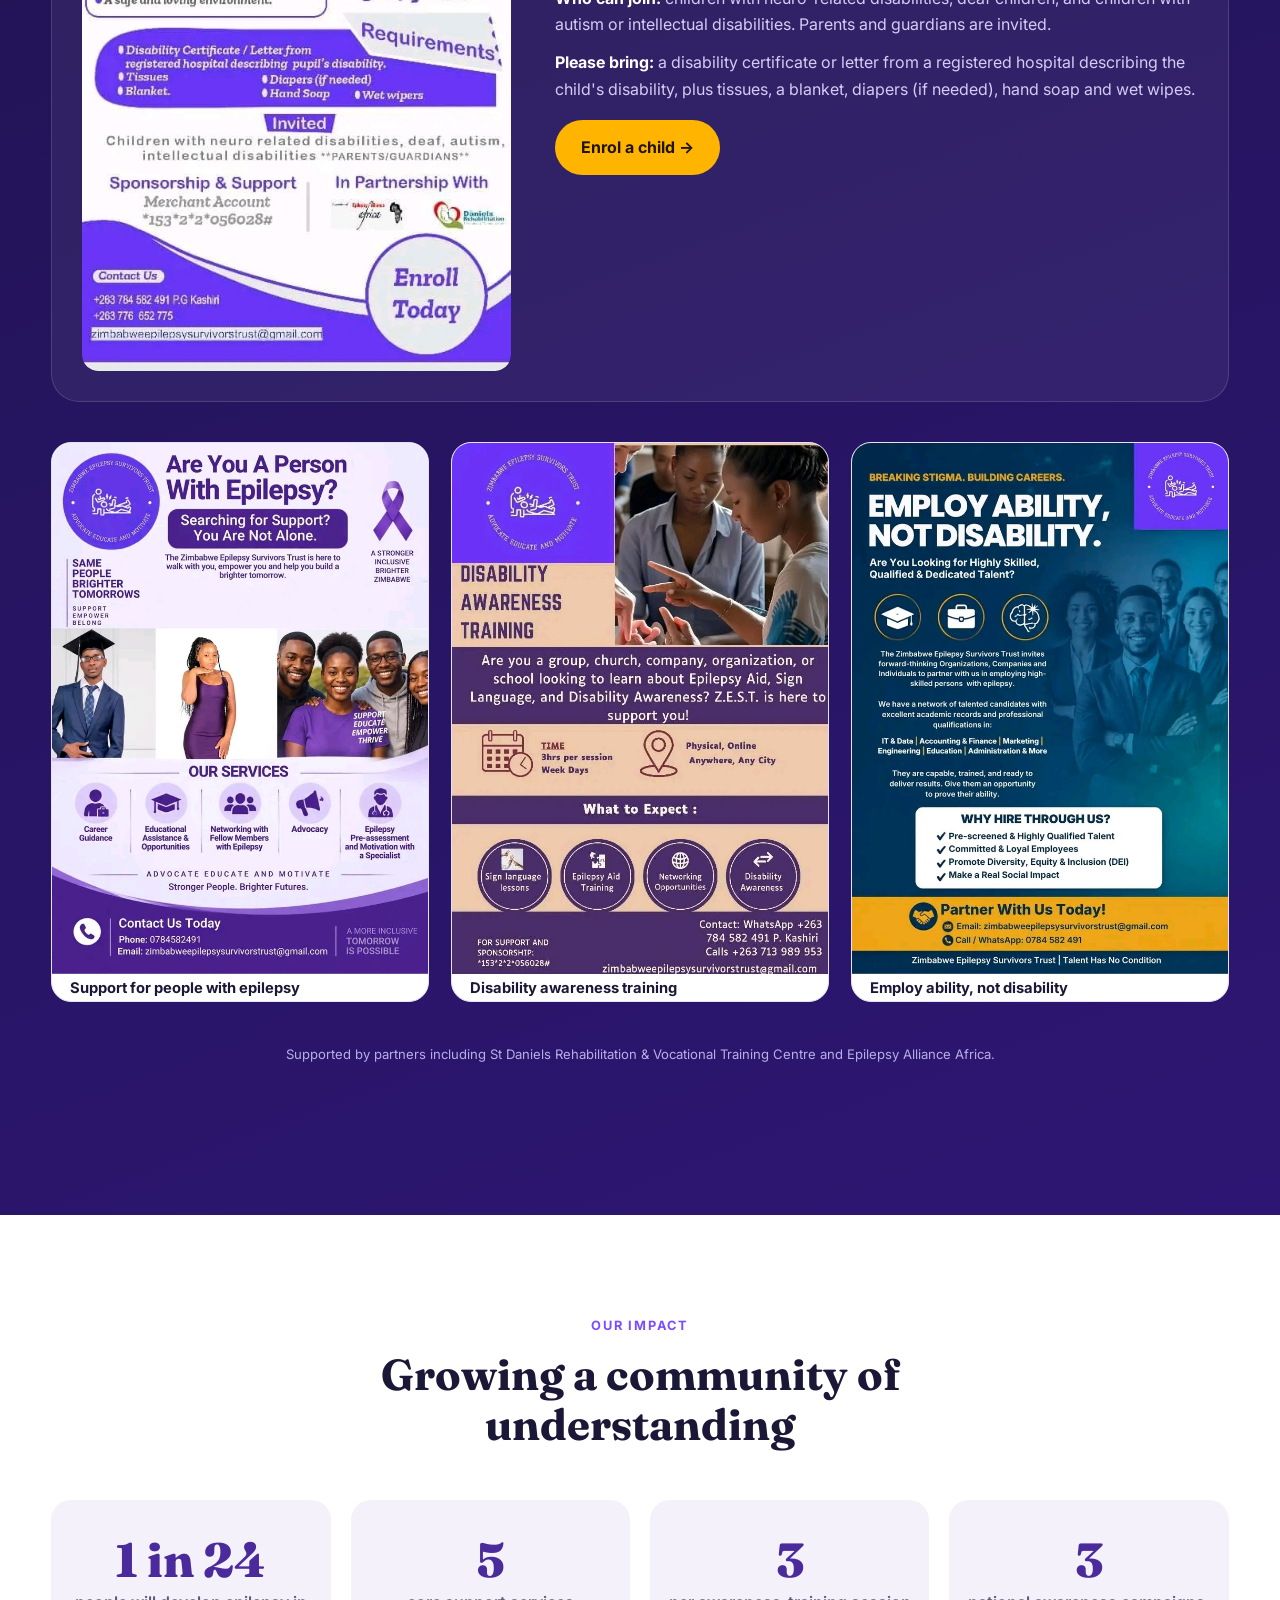
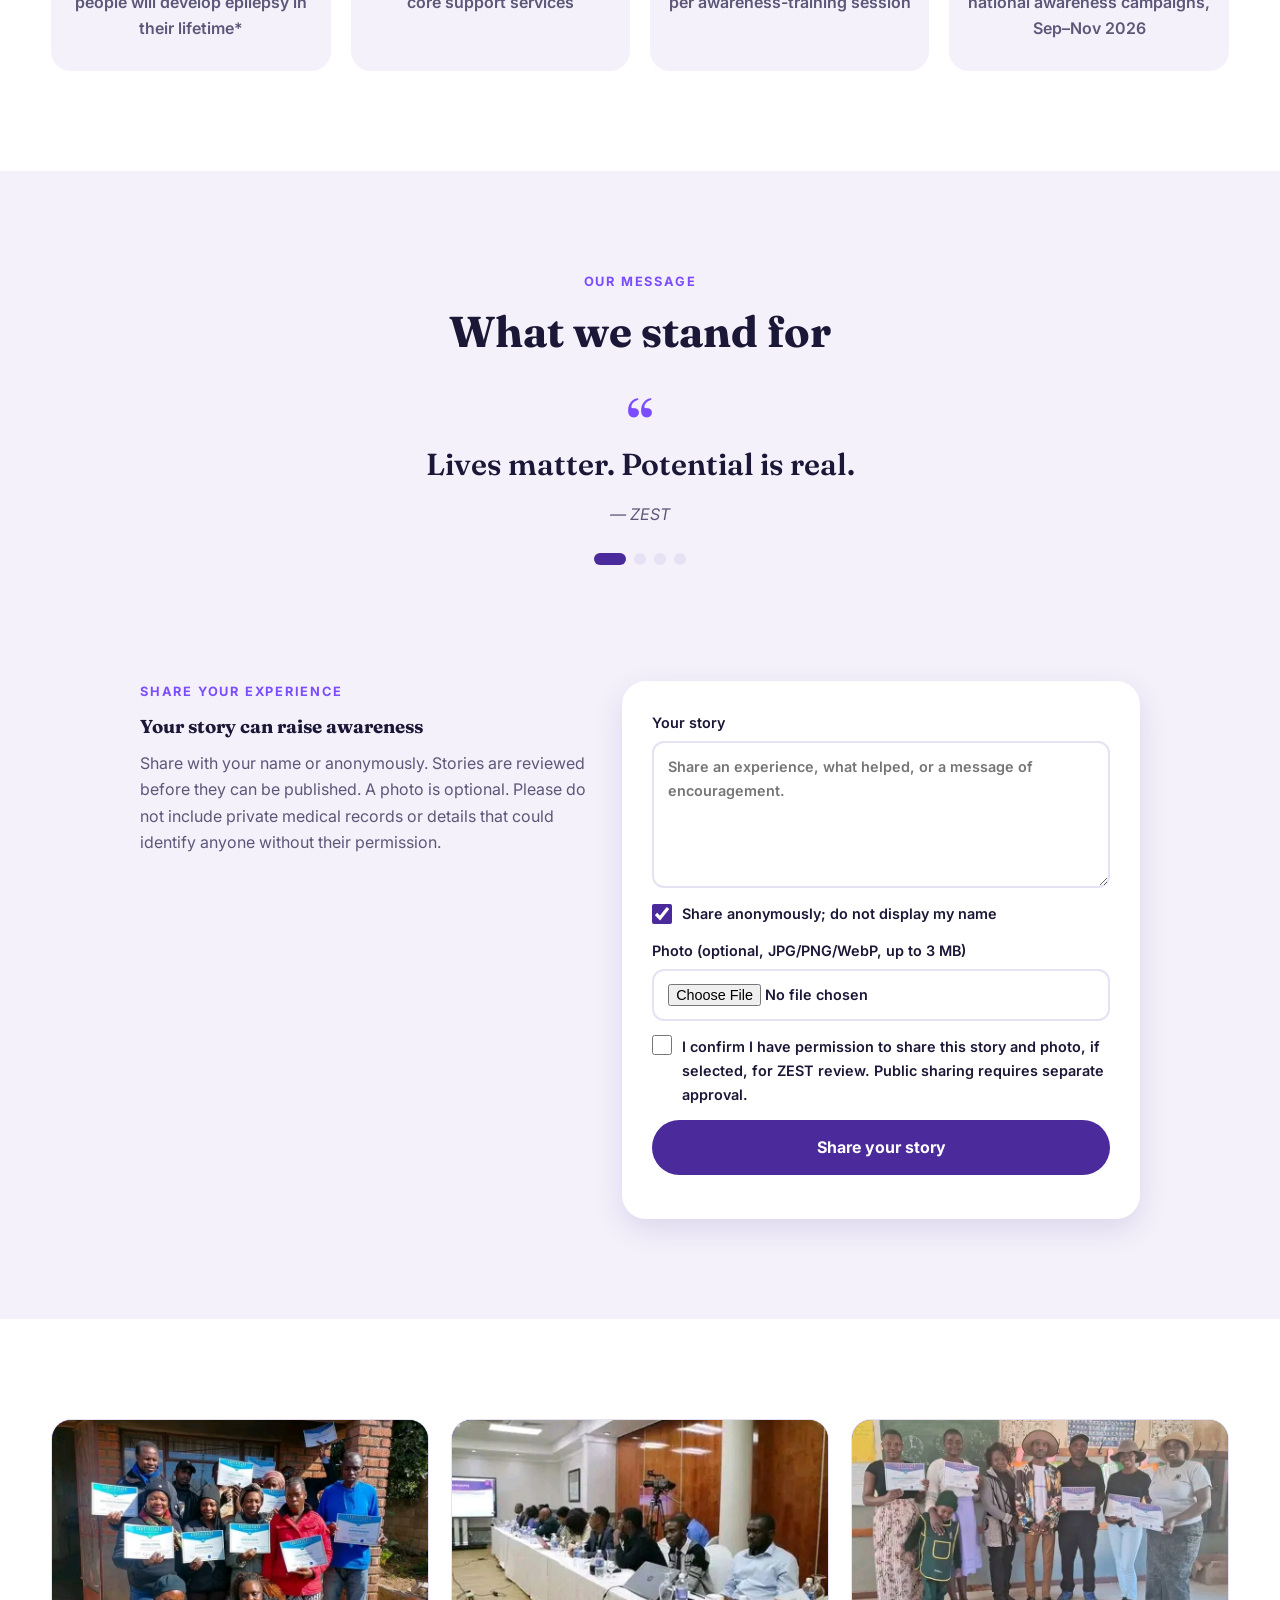
==== commit b3ea25e8: "Keep disability readers local and remove AI chat Co-authored-by: Copilot <223556219+Copilot@users.no" ====
--- a/index.html
+++ b/index.html
@@ -259,7 +259,7 @@
       <details><summary>Can epilepsy be treated?</summary><p>Many people control seizures with prescribed medicine. Treatment differs for each person. Do not start, change or stop medicine without advice from a qualified health professional.</p></details>
       <details><summary>Can a person with epilepsy go to school or work?</summary><p>Yes. People with epilepsy can study and work. Reasonable adjustments, an agreed seizure first-aid plan and an inclusive environment can help.</p></details>
       <details><summary>What does an accessible and inclusive service do?</summary><p>It respects each person's choices, removes communication and physical barriers, offers reasonable accommodations and does not discriminate because of disability.</p></details>
-      <details><summary>Where can I read trusted disability and epilepsy resources?</summary><p>Use the online disability and epilepsy reading resources below, including Zimbabwean law, the UN disability convention and WHO epilepsy information.</p></details>
+      <details><summary>Where can I read Zimbabwe's disability policy and law?</summary><p>Use the Disability Policy and Persons with Disabilities Act readers in the disability documents section.</p></details>
       <details><summary>Can I share my story anonymously?</summary><p>Yes. The story form can store a story for review without displaying your name. Avoid putting identifying details into the story itself. Email and WhatsApp replies can reveal your contact details to ZEST.</p></details>
     </div>
   </div>
@@ -269,22 +269,19 @@
 <section class="section tint" id="disability-resources">
   <div class="wrap">
     <div class="center reveal">
-      <p class="eyebrow dark">Disability awareness reading room</p>
-      <h2>Rights, inclusion and epilepsy information</h2>
-      <p>Read the supplied Zimbabwe policy and law here, one page at a time, in a document-style reader alongside trusted international guidance.</p>
+      <p class="eyebrow dark">Disability documents</p>
+      <h2>Zimbabwe Disability Policy and Act</h2>
+      <p>Read the National Disability Policy and Persons with Disabilities Act here, one page at a time.</p>
     </div>
     <div class="reading-room">
       <div class="reading-list" role="group" aria-label="Choose a document to read">
         <button class="btn btn-primary" type="button" data-reading="documents/zimbabwe-national-disability-policy-2021.html" data-title="Zimbabwe National Disability Policy (June 2021)">Zimbabwe National Disability Policy (2021)</button>
         <button class="btn btn-primary" type="button" data-reading="documents/zimbabwe-persons-with-disabilities-act-2025.html" data-title="Zimbabwe Persons with Disabilities Act, No. 3 of 2025">Zimbabwe Persons with Disabilities Act (2025)</button>
-        <button class="btn btn-primary" type="button" data-reading="https://www.who.int/news-room/fact-sheets/detail/epilepsy" data-title="World Health Organization: Epilepsy">WHO epilepsy facts — read online</button>
-        <button class="btn btn-primary" type="button" data-reading="https://www.who.int/health-topics/epilepsy" data-title="World Health Organization: Epilepsy and neurological health">WHO epilepsy and neurological health — read online</button>
-        <p id="readingStatus" class="small" role="status">Select a document to read it here, one page at a time.</p>
-        <a id="openReading" class="btn btn-ghost" href="https://www.who.int/news-room/fact-sheets/detail/epilepsy" target="_blank" rel="noopener noreferrer">Open official reading page</a>
-      </div>
-      <iframe id="readingFrame" title="Zimbabwe National Disability Policy page-by-page reader" loading="lazy" referrerpolicy="no-referrer" src="documents/zimbabwe-national-disability-policy-2021.html"></iframe>
-    </div>
-    <p class="small">The supplied documents are rendered as readable web pages instead of downloadable PDFs. Text can still be selected or copied, and any web content can be captured with a screenshot. Legal resources are provided for education; check the source publisher for current law and policy. This site does not provide legal advice.</p>
+        <p id="readingStatus" class="small" role="status">Select a document to read it within this page.</p>
+      </div>
+      <iframe id="readingFrame" title="Zimbabwe National Disability Policy page-by-page reader" loading="eager" referrerpolicy="no-referrer" src="documents/zimbabwe-national-disability-policy-2021.html"></iframe>
+    </div>
+    <p class="small">Both documents open inside this ZEST page. They are provided for general information and are not legal advice.</p>
   </div>
 </section>
 
@@ -557,6 +554,6 @@
 
 <button class="totop" id="totop" aria-label="Back to top">↑</button>
 <script src="js/main.js"></script>
-<script src="js/inclusive.js"></script>
+<script src="js/inclusive.js?v=20261110-1"></script>
 </body>
 </html>
--- a/css/inclusive.css
+++ b/css/inclusive.css
@@ -41,15 +41,5 @@
 .meet input,.meet select{width:100%;padding:11px;border-radius:10px;border:2px solid var(--line);margin:6px 0;background:var(--bg);color:var(--ink)}
 #jitsi{height:420px;border-radius:14px;overflow:hidden;margin-top:12px;background:#000}
 .mapbox{margin-top:30px;border-radius:16px;overflow:hidden;border:2px solid #ffffff33}.mapbox iframe{width:100%;height:300px;border:0;display:block}
-#chatFab{position:fixed;right:16px;bottom:140px;z-index:9997;width:58px;height:58px;border-radius:50%;border:3px solid #fff;background:var(--p);color:#fff;font-size:1.6rem;box-shadow:var(--shadow)}
-#chat{position:fixed;right:16px;bottom:210px;z-index:9997;width:min(380px,92vw);height:min(520px,70vh);background:var(--card);color:var(--ink);border:2px solid var(--p);border-radius:18px;display:flex;flex-direction:column;box-shadow:var(--shadow)}
-#chat[hidden]{display:none}#chat header{background:var(--p);color:#fff;padding:12px 14px;font-weight:700;border-radius:15px 15px 0 0;display:flex;justify-content:space-between}
-#chatLog{flex:1;overflow:auto;padding:12px;display:flex;flex-direction:column;gap:8px}
-.m{padding:9px 12px;border-radius:14px;max-width:88%;font-size:.92rem}.m.u{align-self:flex-end;background:var(--p);color:#fff}.m.b{background:var(--tint)}
-.chat-sources{font-size:.78rem;color:var(--muted);padding:0 10px 8px;overflow-wrap:anywhere}
-.chat-sources a{color:var(--p2);text-decoration:underline}
-#chat form{display:flex;gap:6px;padding:10px;border-top:1px solid var(--line)}#chat input{flex:1;padding:10px;border-radius:10px;border:2px solid var(--line);background:var(--bg);color:var(--ink)}
-#chat form button,#chatMic{border:0;border-radius:10px;background:var(--gold);padding:0 12px;font-weight:700}
 @media(max-width:800px){.demo,.meet{grid-template-columns:1fr}}
 @media(max-width:800px){.demo video,.demo-video-fallback{min-height:240px}}
-@media(max-width:480px){#chat{right:4vw;bottom:200px;width:92vw;height:min(60vh,480px)}#chatFab{right:14px;bottom:140px}}
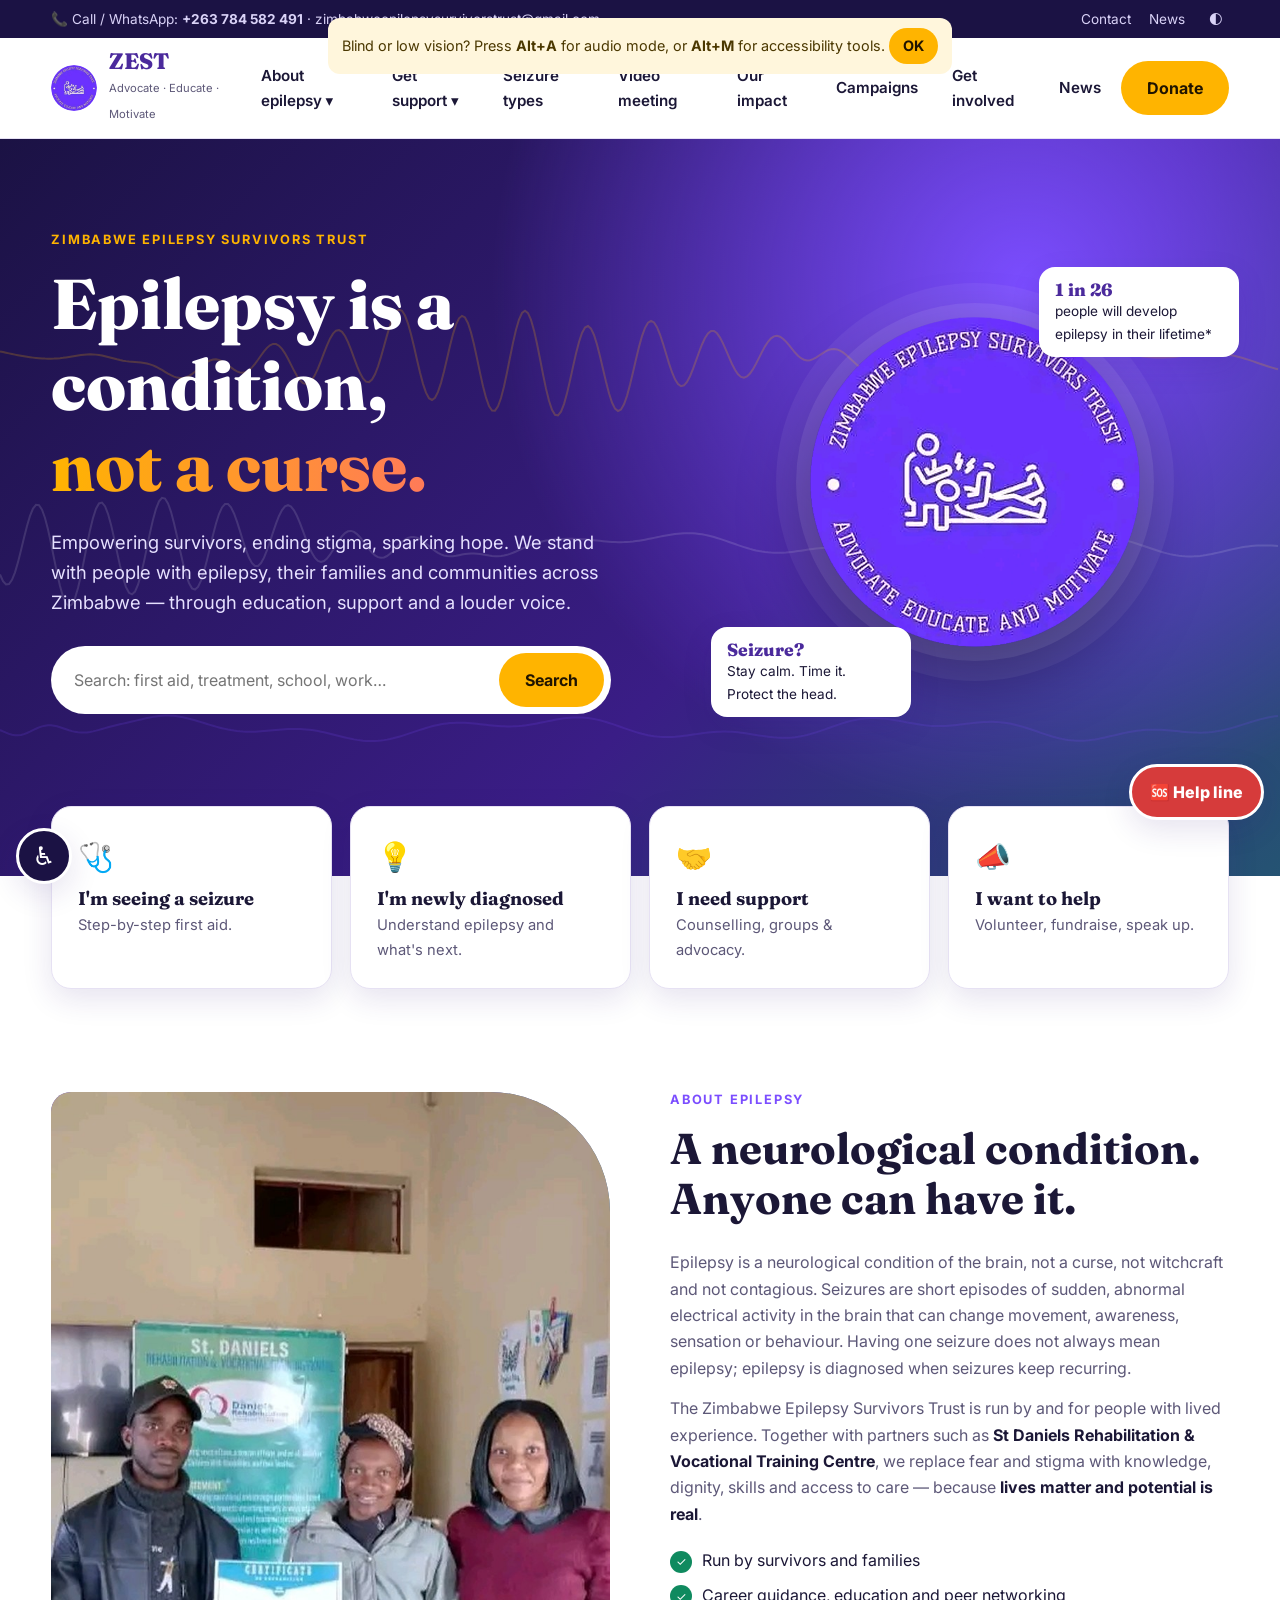
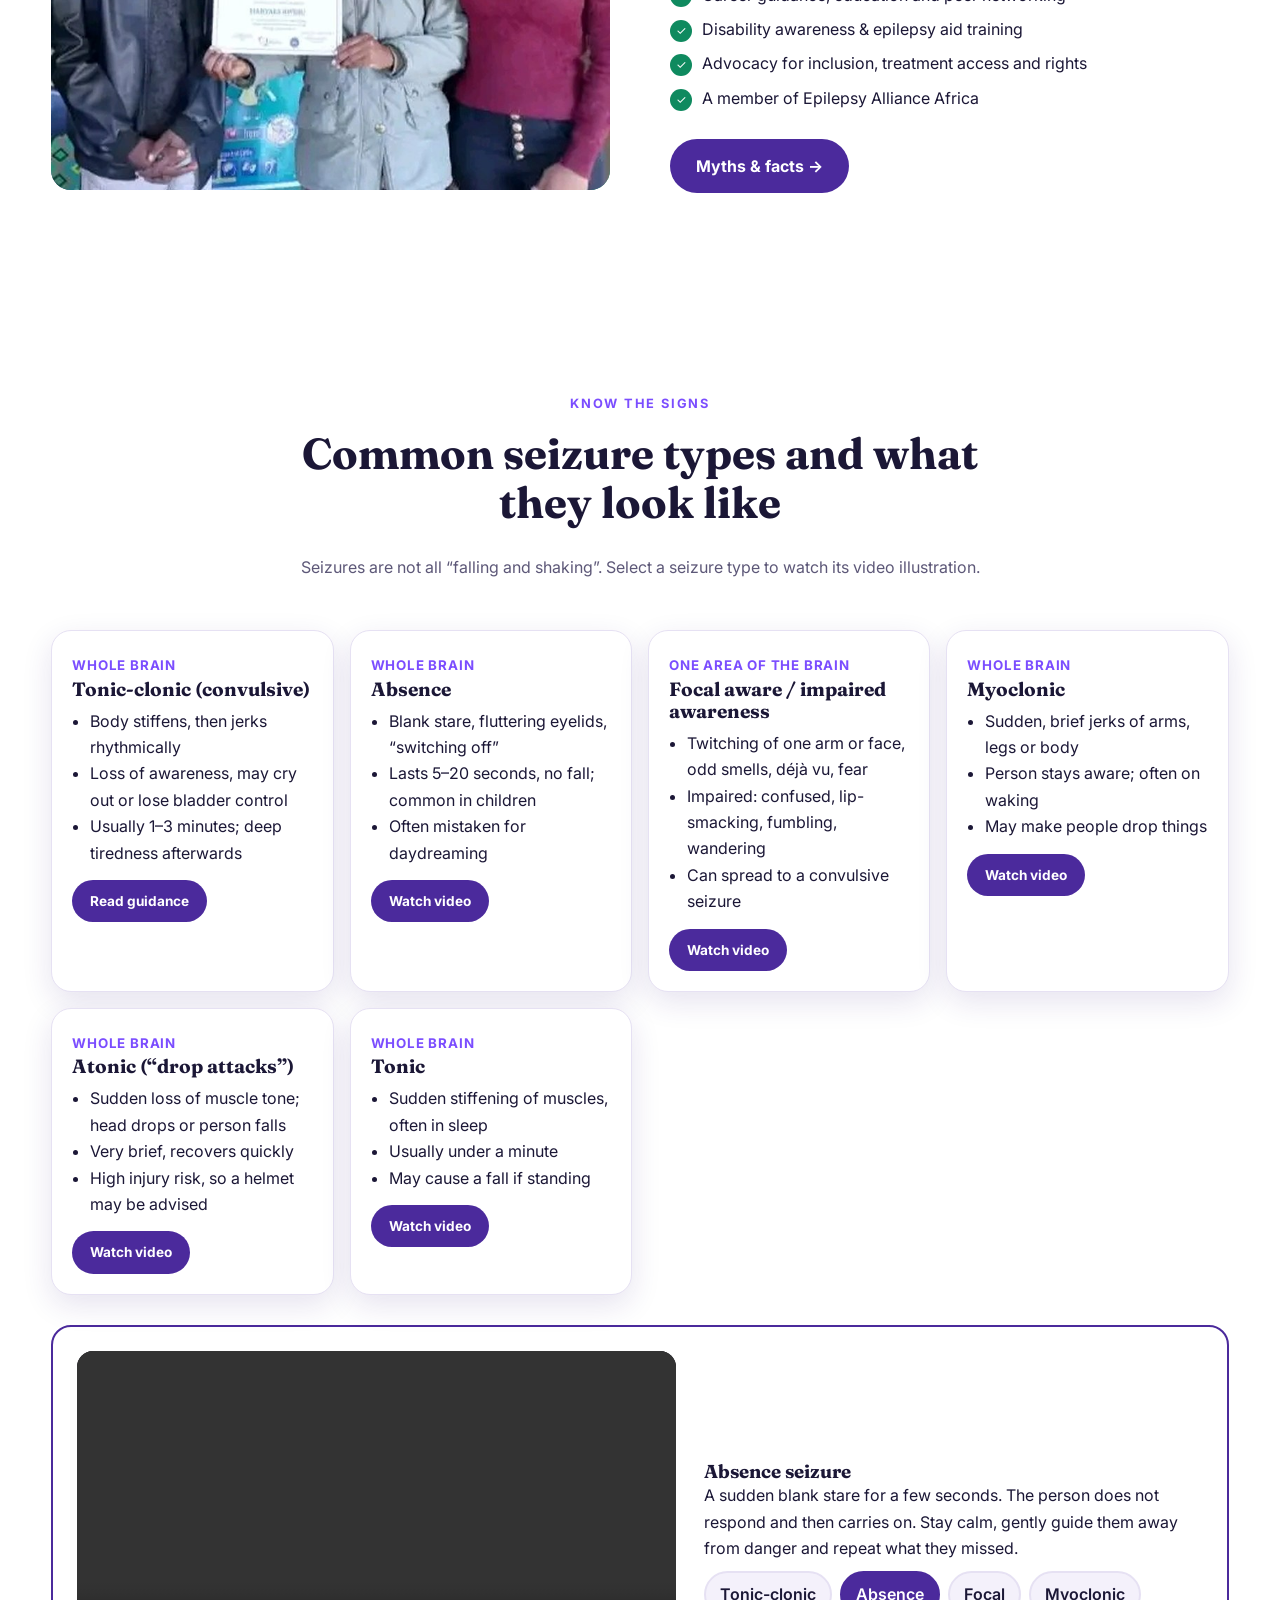
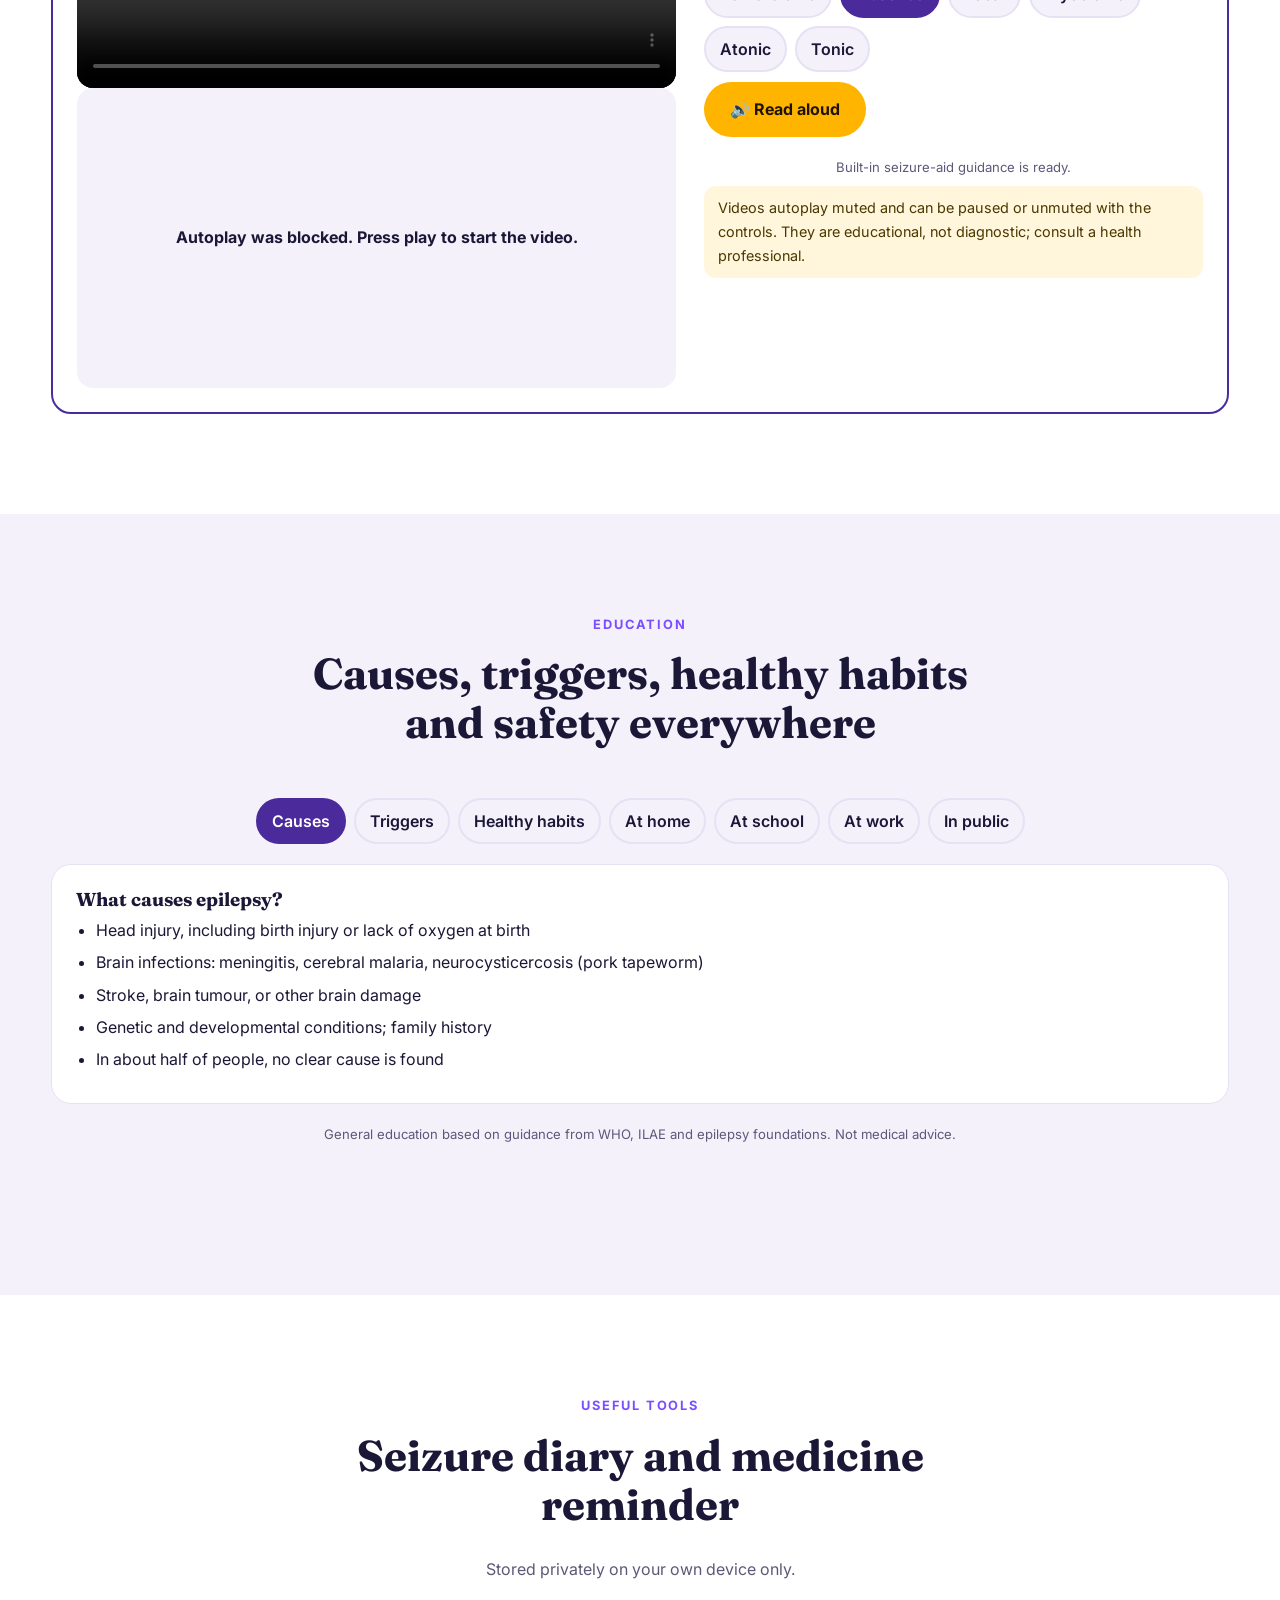
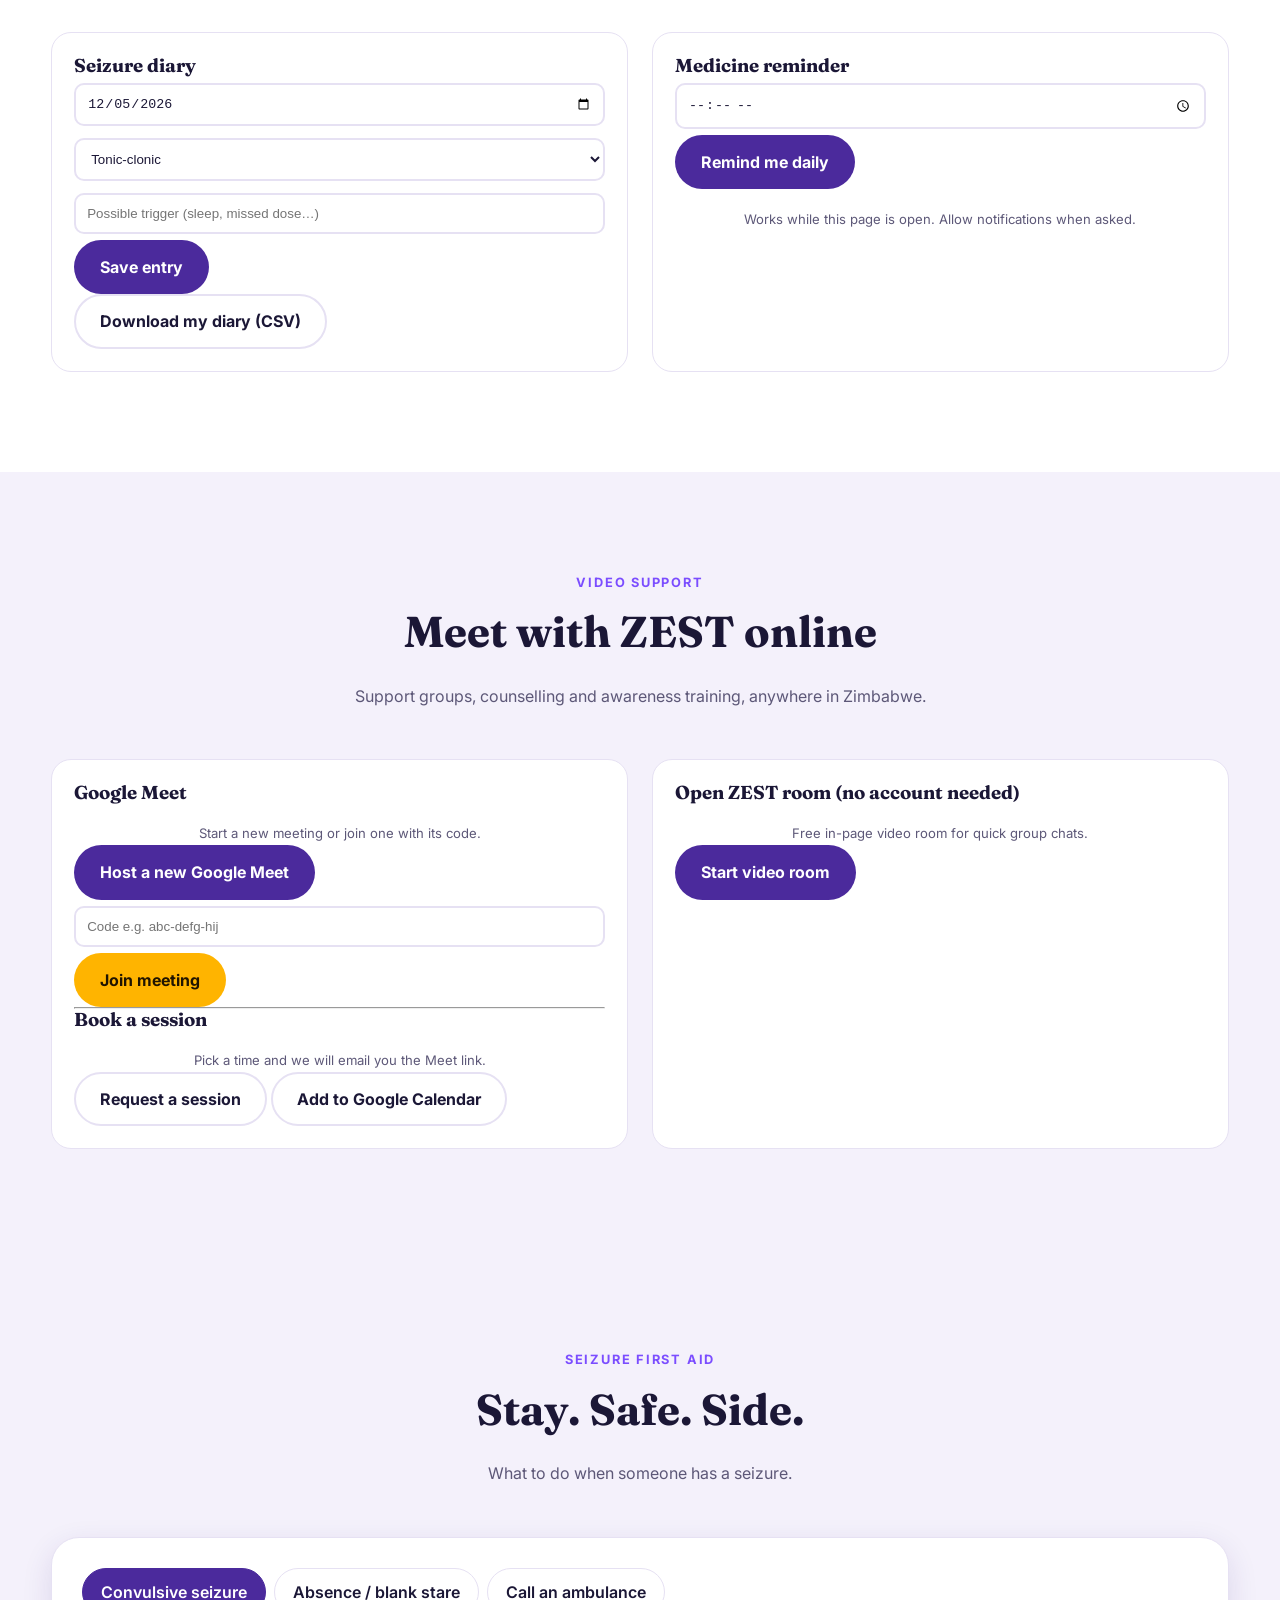
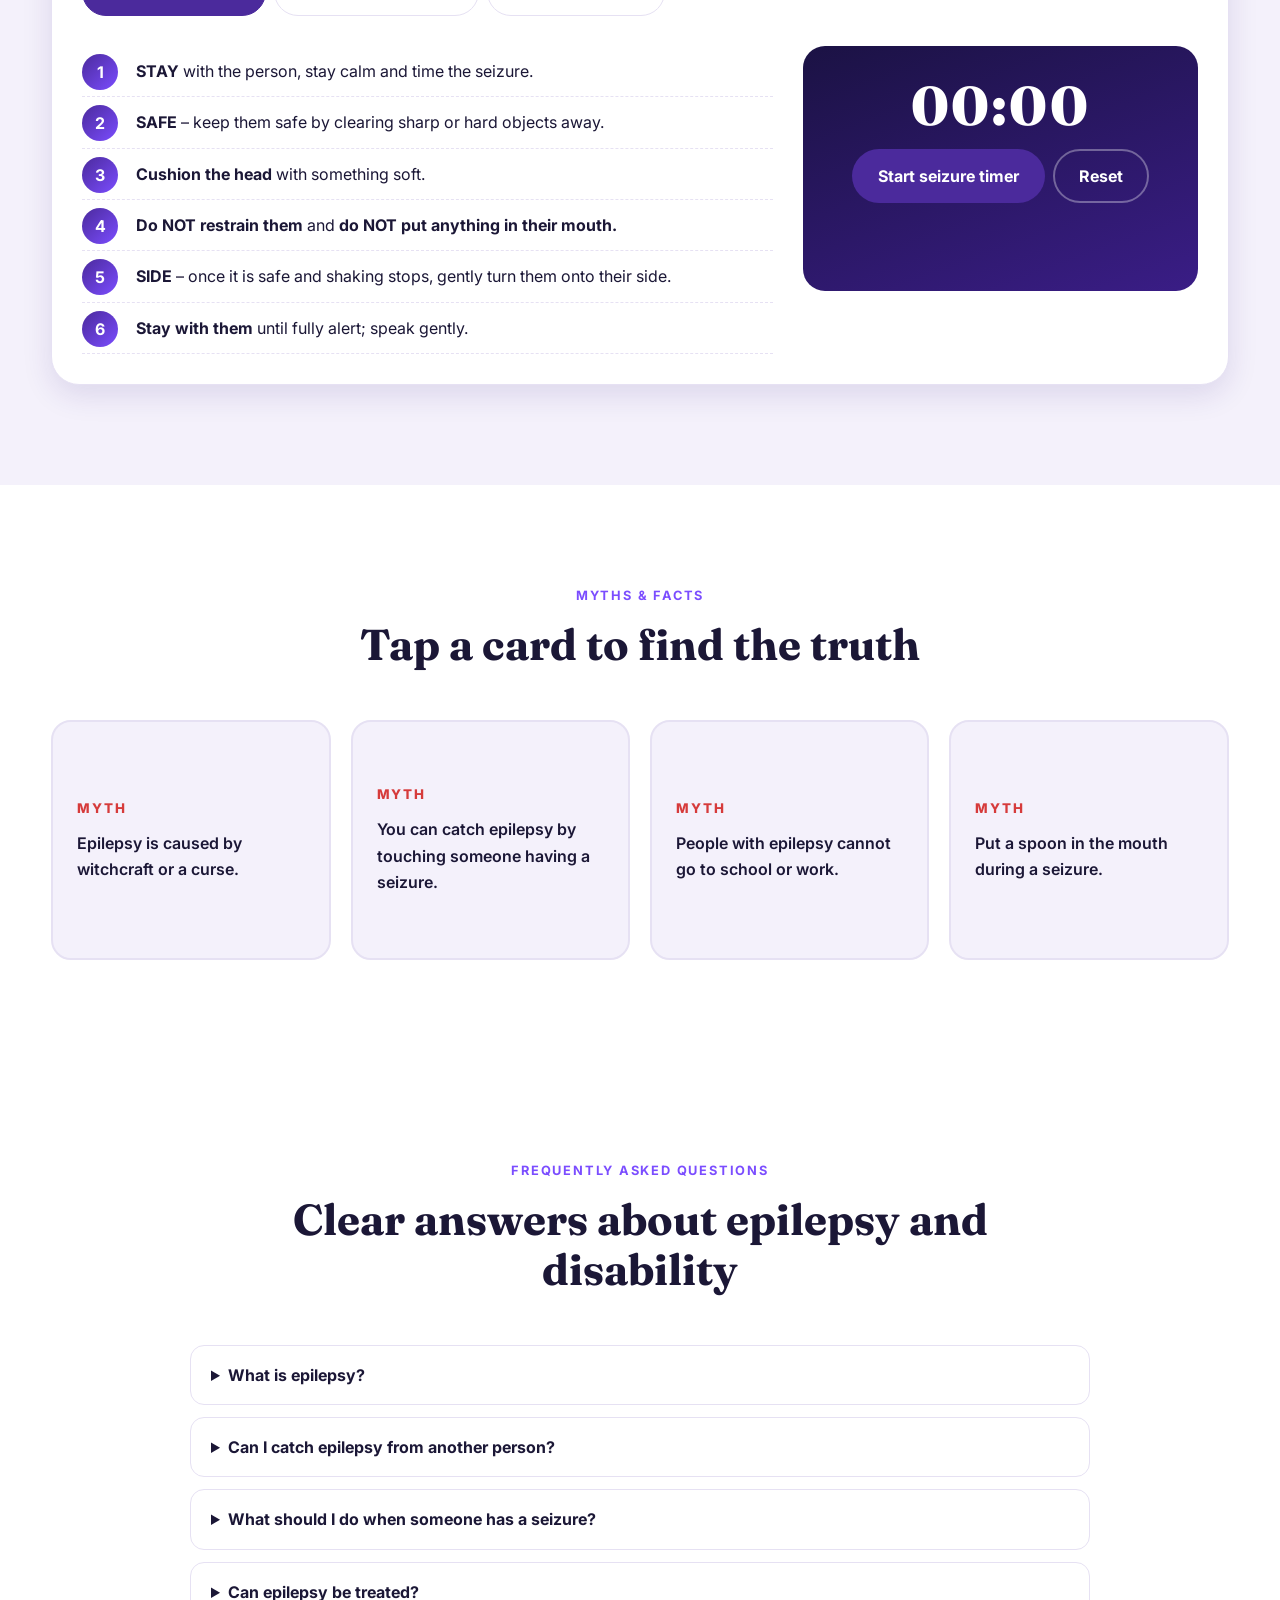
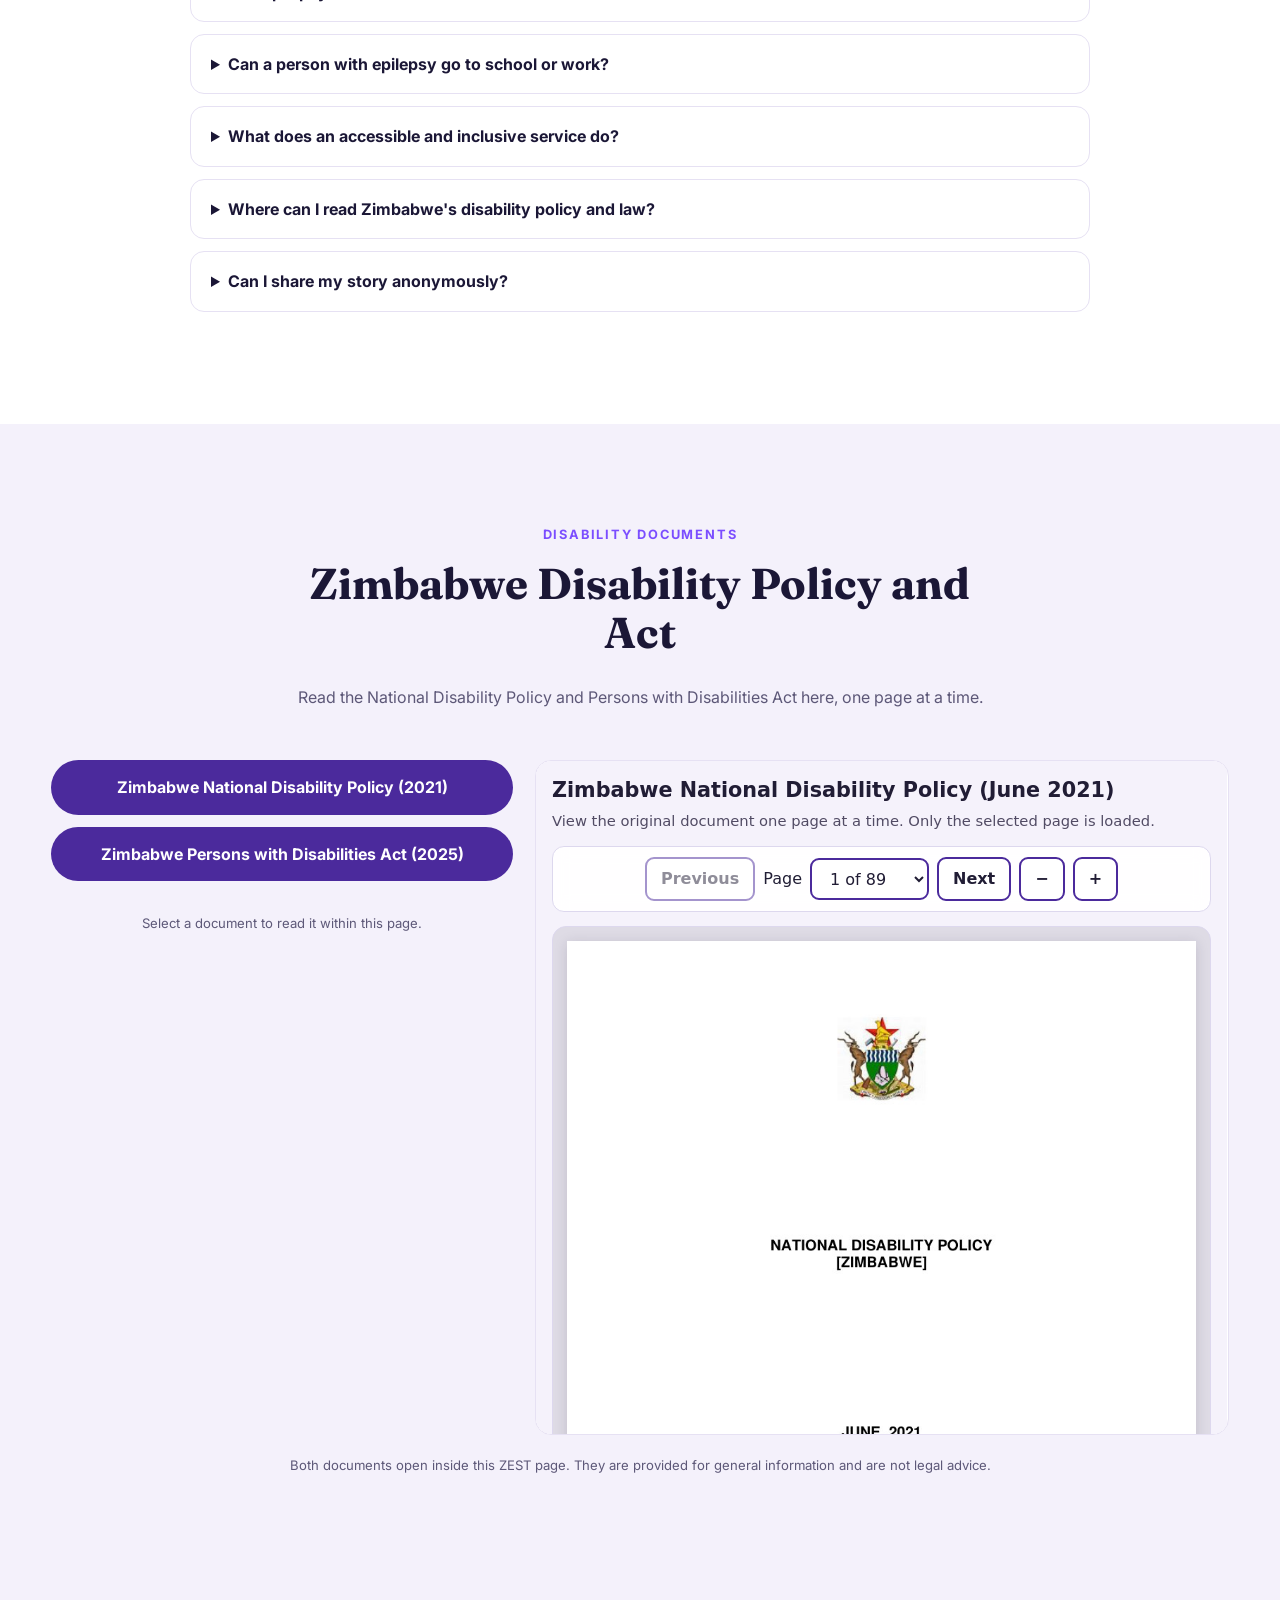
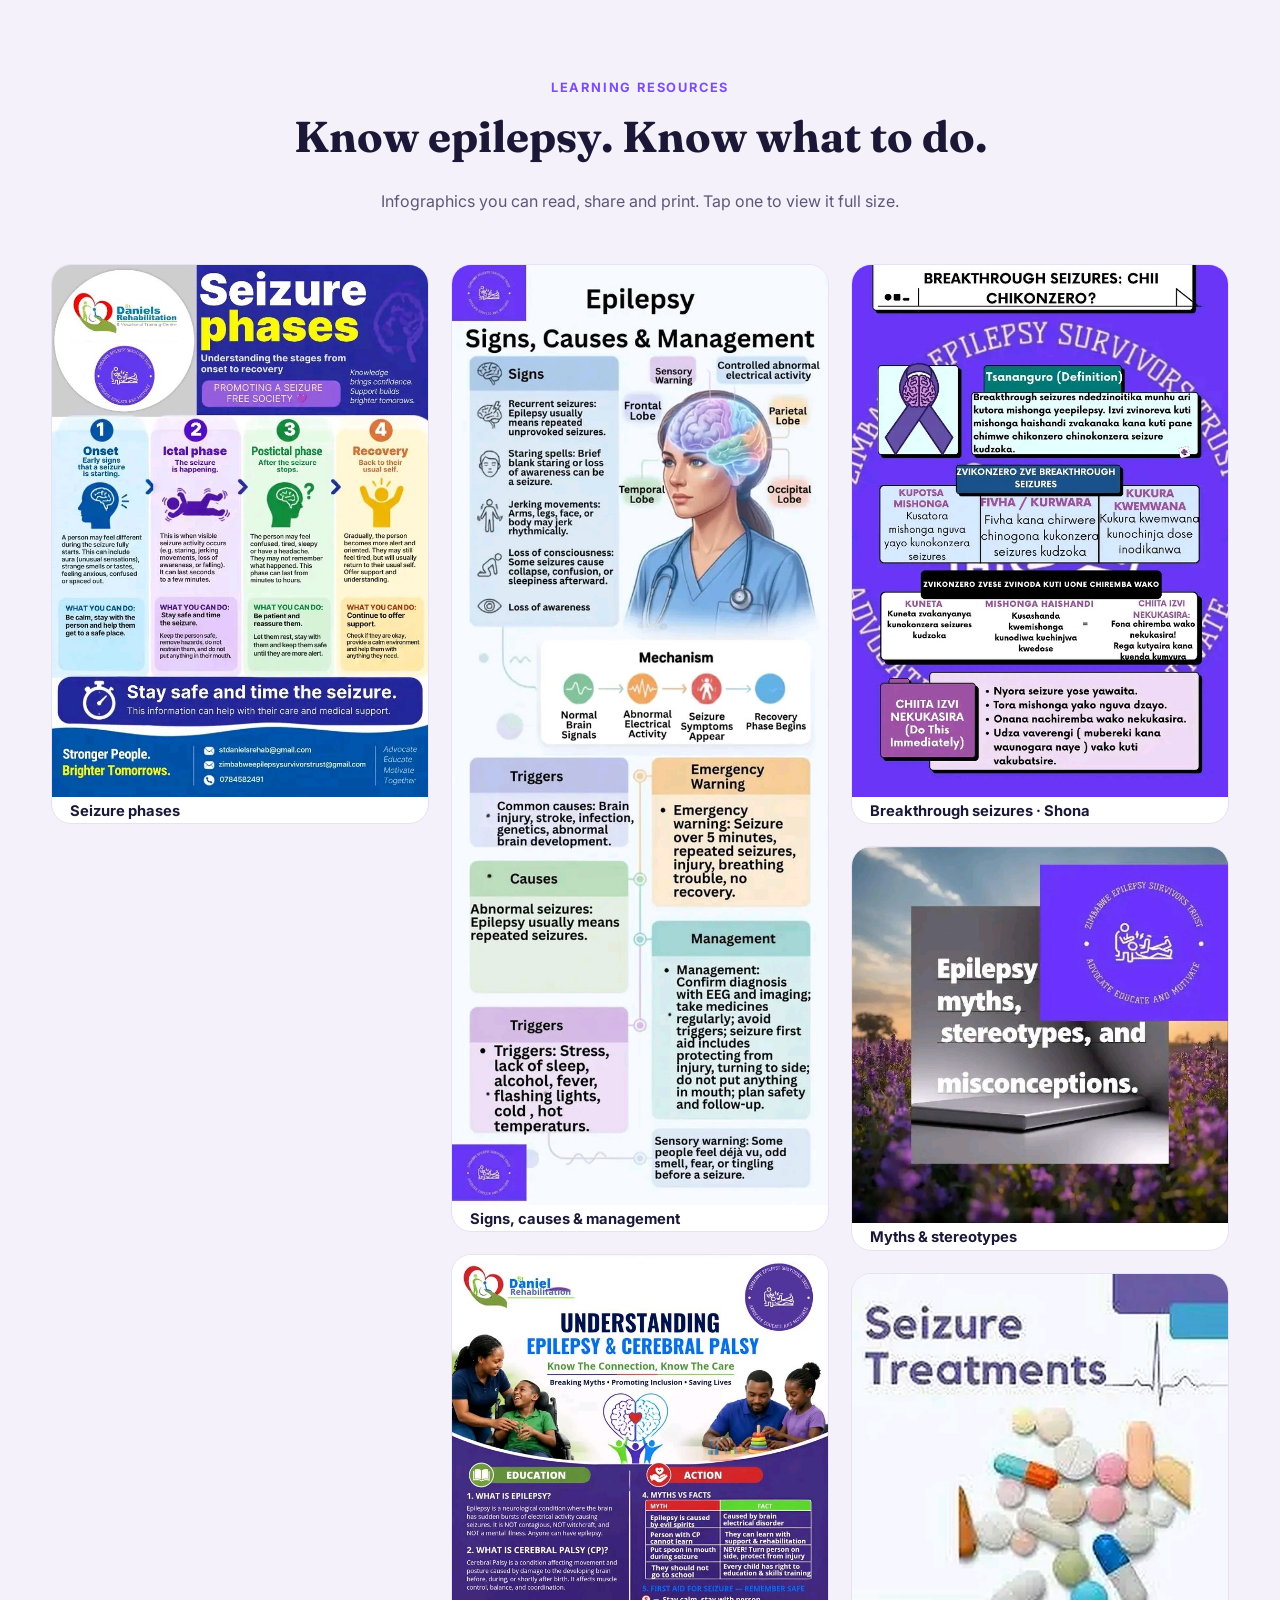
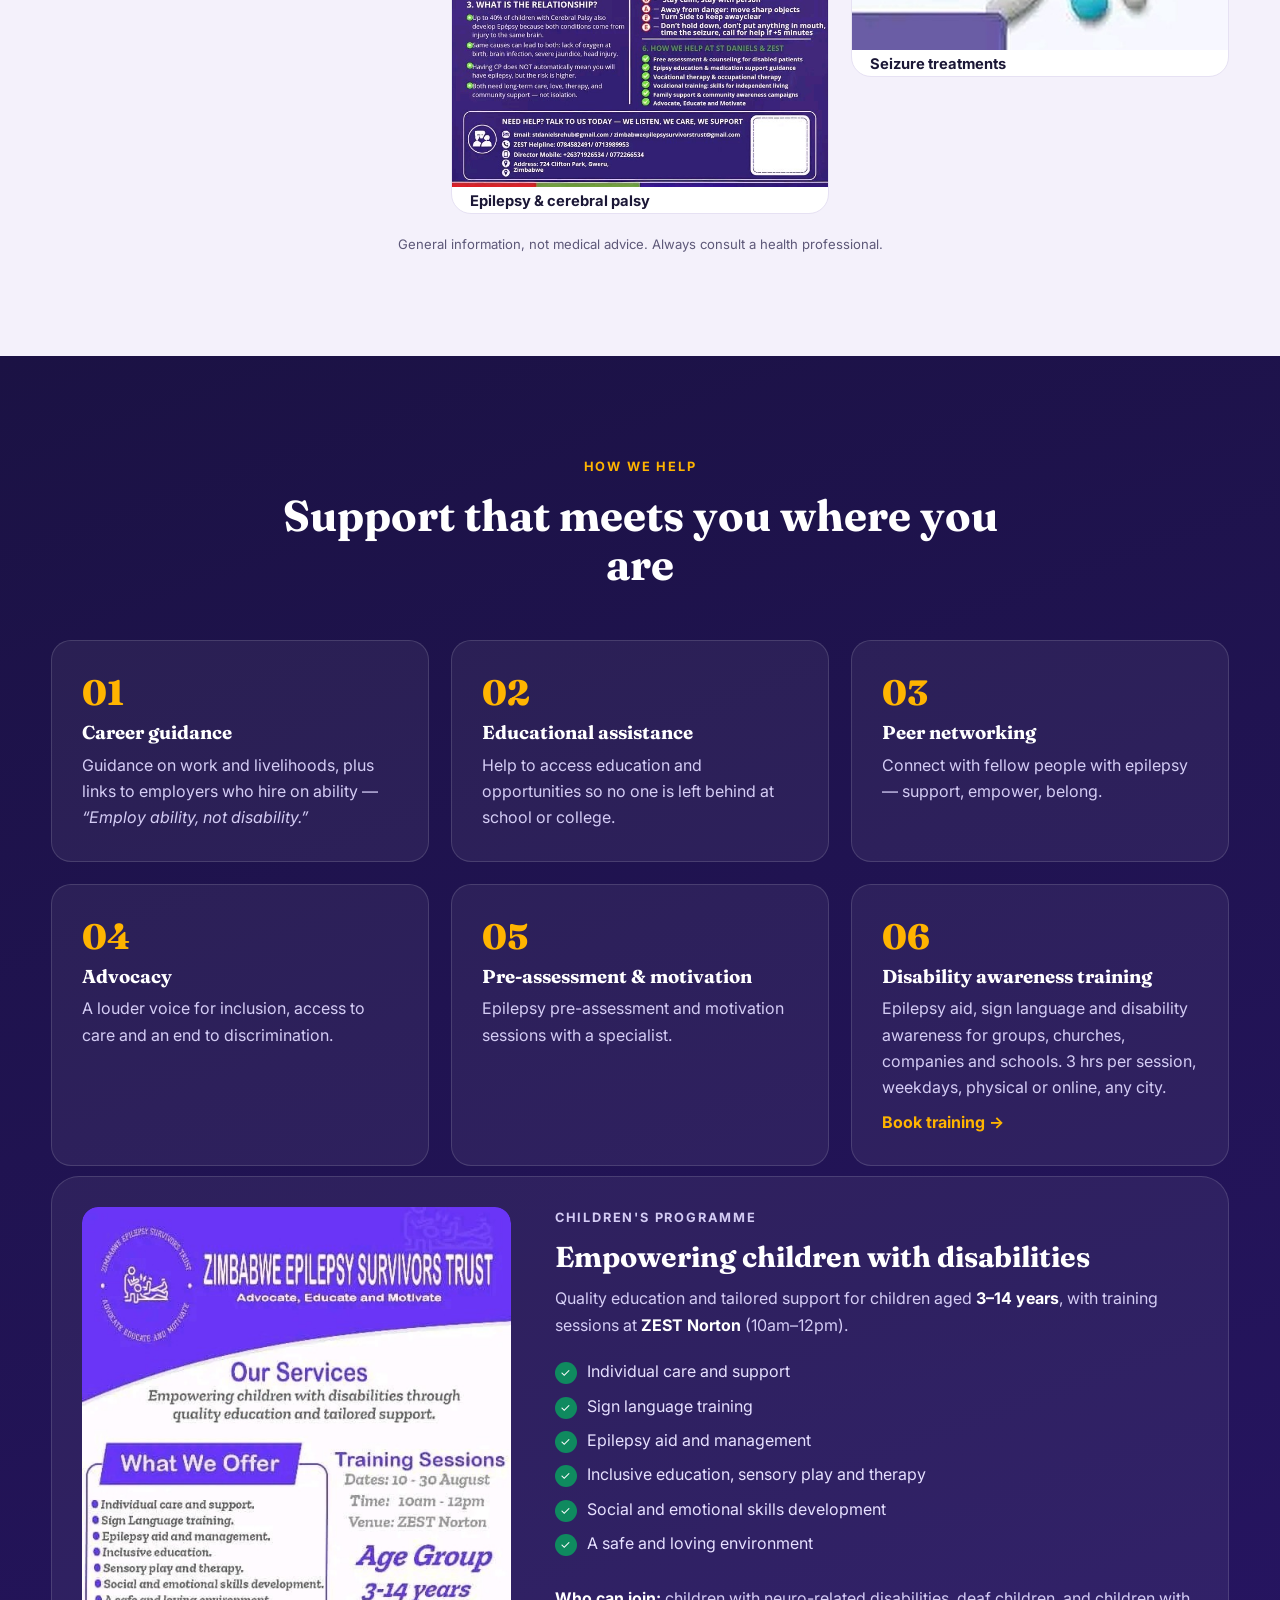
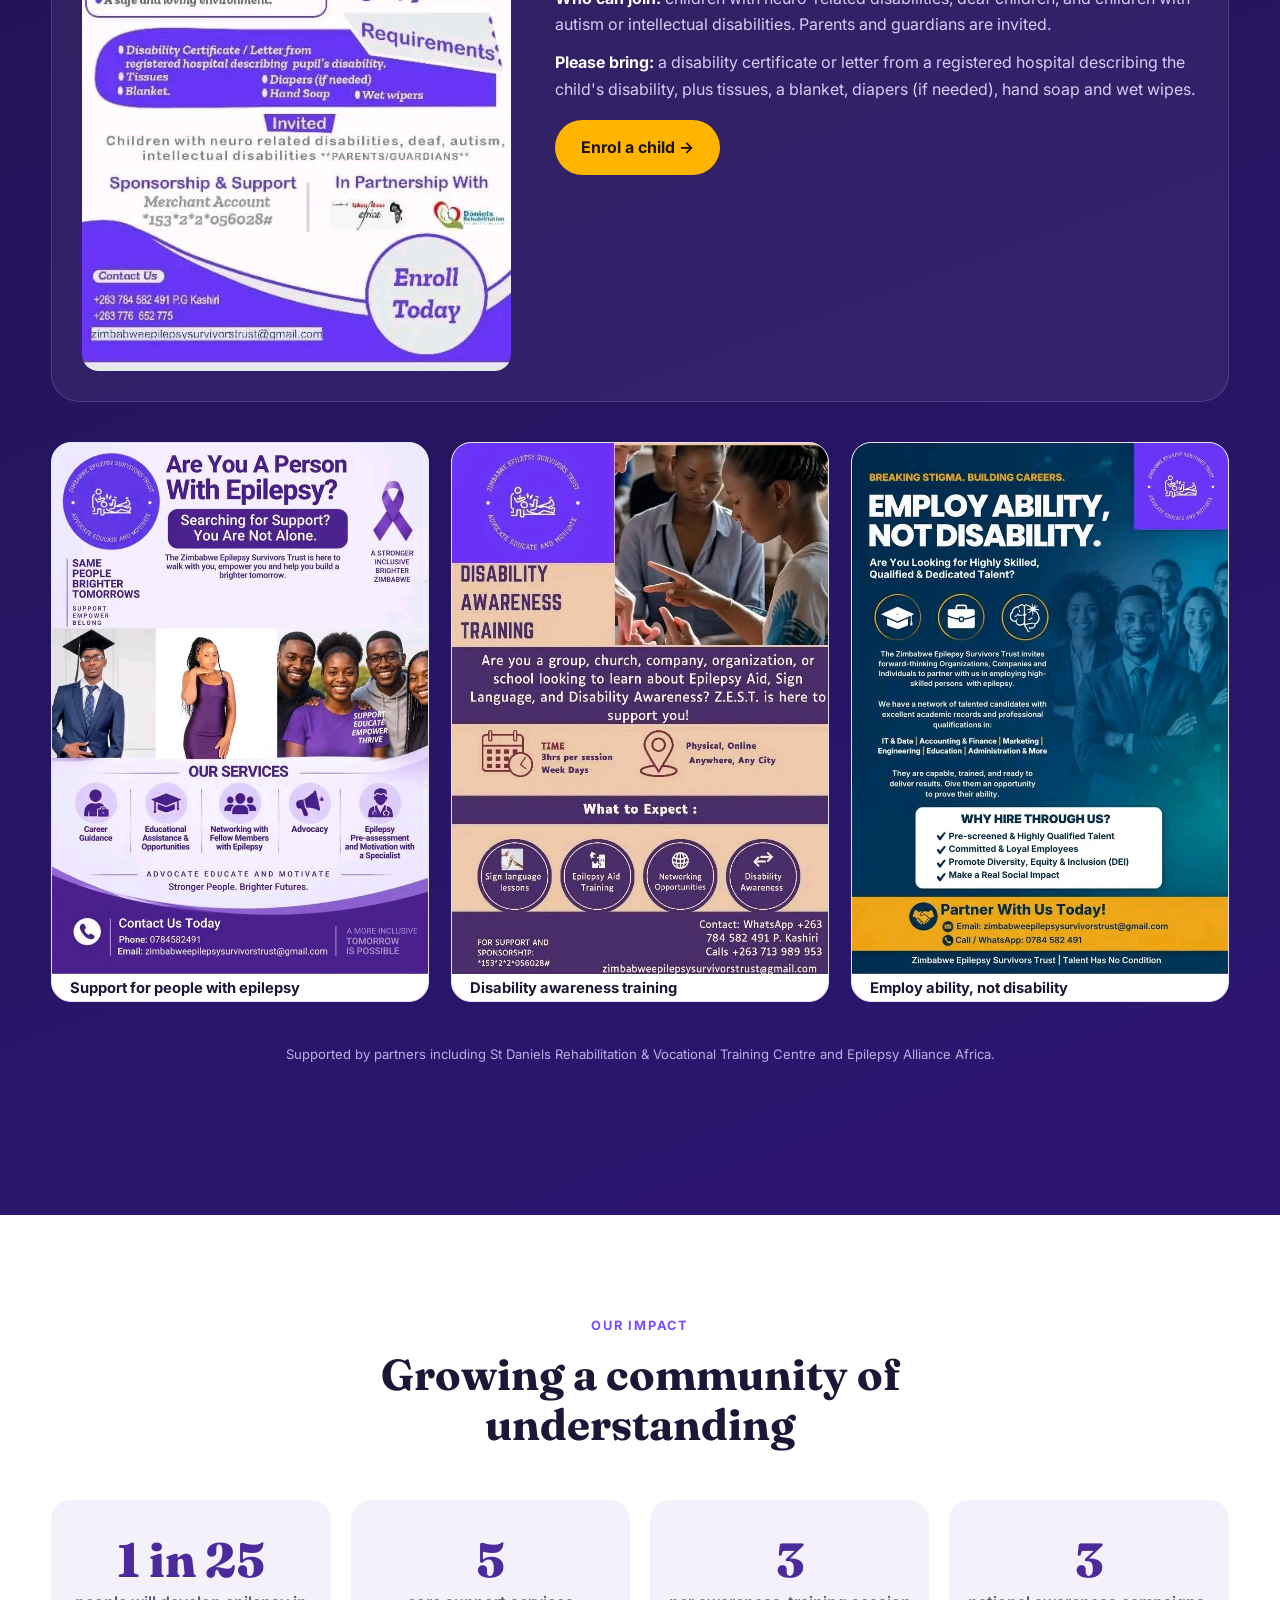
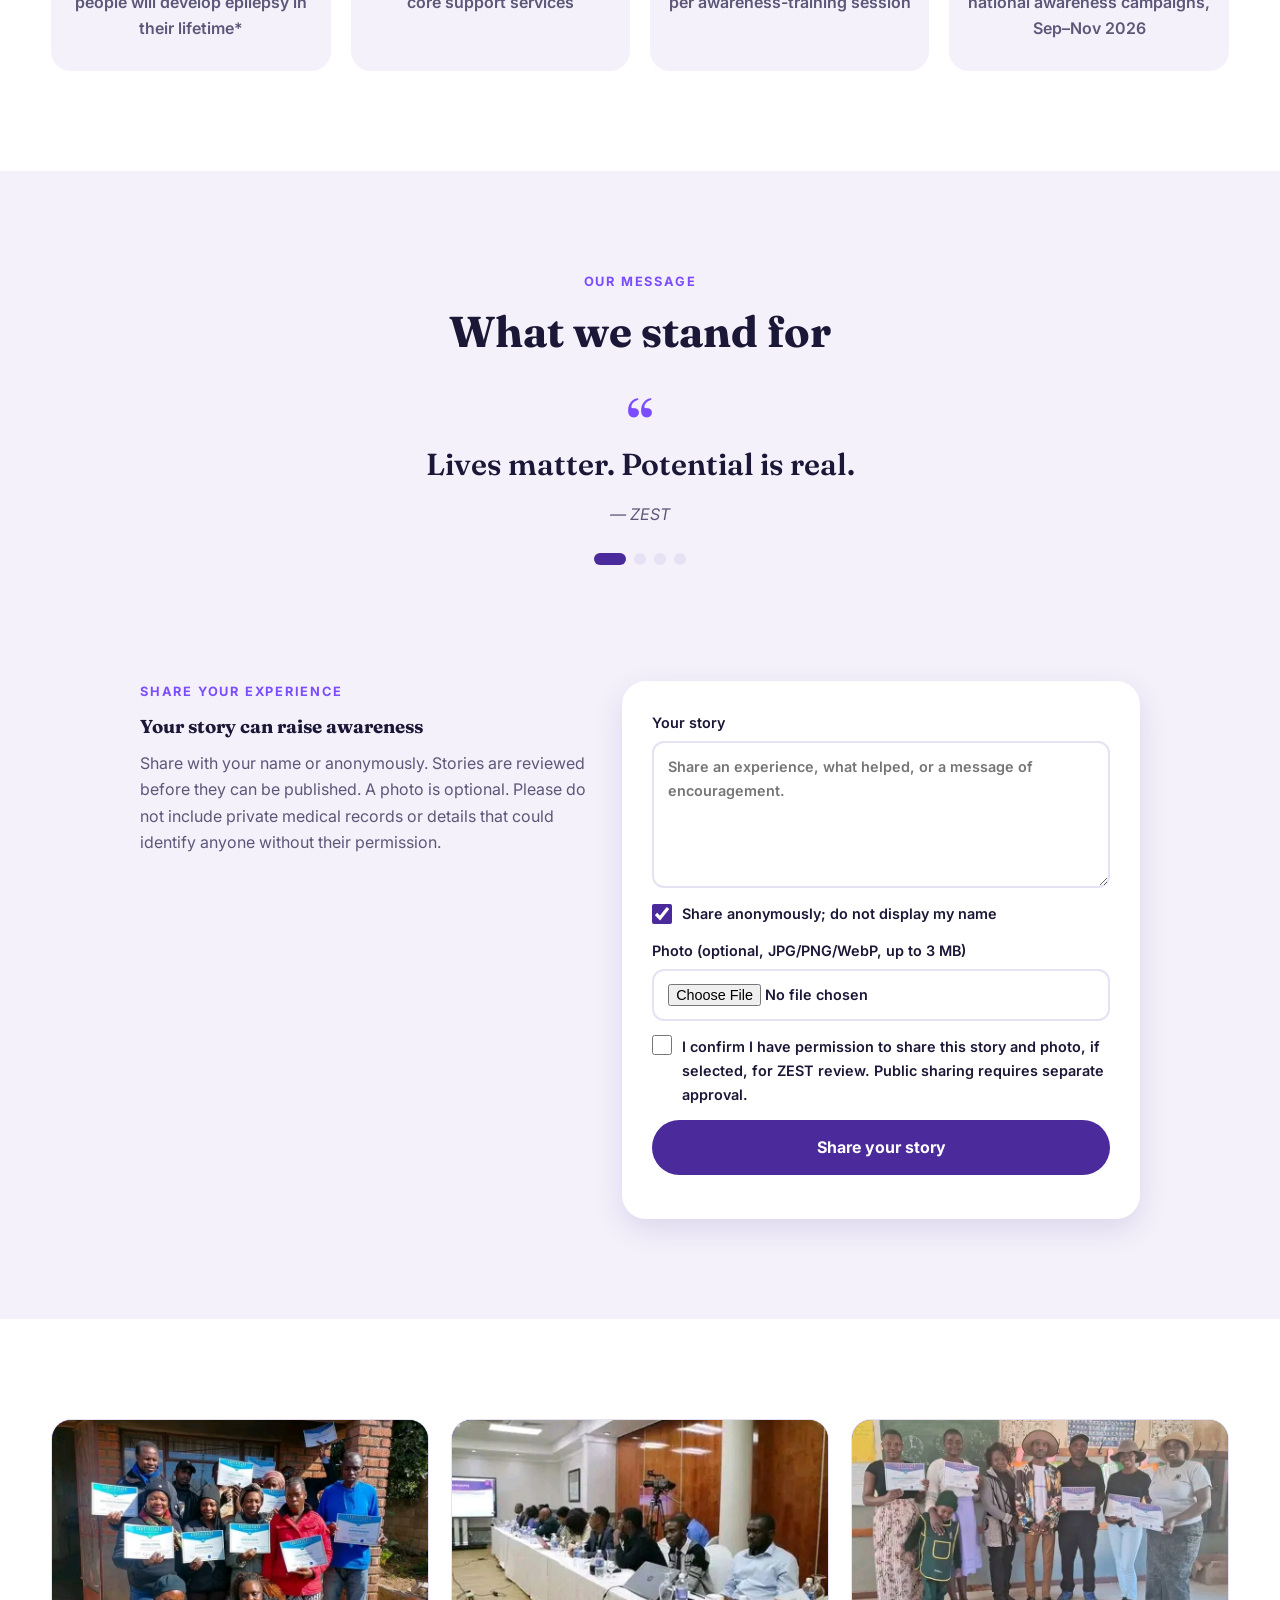
==== commit 6b18896d: "Use original page images for disability readers Co-authored-by: Copilot <223556219+Copilot@users.nor" ====
--- a/index.html
+++ b/index.html
@@ -275,11 +275,11 @@
     </div>
     <div class="reading-room">
       <div class="reading-list" role="group" aria-label="Choose a document to read">
-        <button class="btn btn-primary" type="button" data-reading="documents/zimbabwe-national-disability-policy-2021.html" data-title="Zimbabwe National Disability Policy (June 2021)">Zimbabwe National Disability Policy (2021)</button>
-        <button class="btn btn-primary" type="button" data-reading="documents/zimbabwe-persons-with-disabilities-act-2025.html" data-title="Zimbabwe Persons with Disabilities Act, No. 3 of 2025">Zimbabwe Persons with Disabilities Act (2025)</button>
+        <button class="btn btn-primary" type="button" data-reading="documents/pdf-reader.html?doc=policy" data-title="Zimbabwe National Disability Policy (June 2021)">Zimbabwe National Disability Policy (2021)</button>
+        <button class="btn btn-primary" type="button" data-reading="documents/pdf-reader.html?doc=act" data-title="Zimbabwe Persons with Disabilities Act, No. 3 of 2025">Zimbabwe Persons with Disabilities Act (2025)</button>
         <p id="readingStatus" class="small" role="status">Select a document to read it within this page.</p>
       </div>
-      <iframe id="readingFrame" title="Zimbabwe National Disability Policy page-by-page reader" loading="eager" referrerpolicy="no-referrer" src="documents/zimbabwe-national-disability-policy-2021.html"></iframe>
+      <iframe id="readingFrame" title="Zimbabwe National Disability Policy page-by-page reader" loading="eager" referrerpolicy="no-referrer" src="documents/pdf-reader.html?doc=policy"></iframe>
     </div>
     <p class="small">Both documents open inside this ZEST page. They are provided for general information and are not legal advice.</p>
   </div>
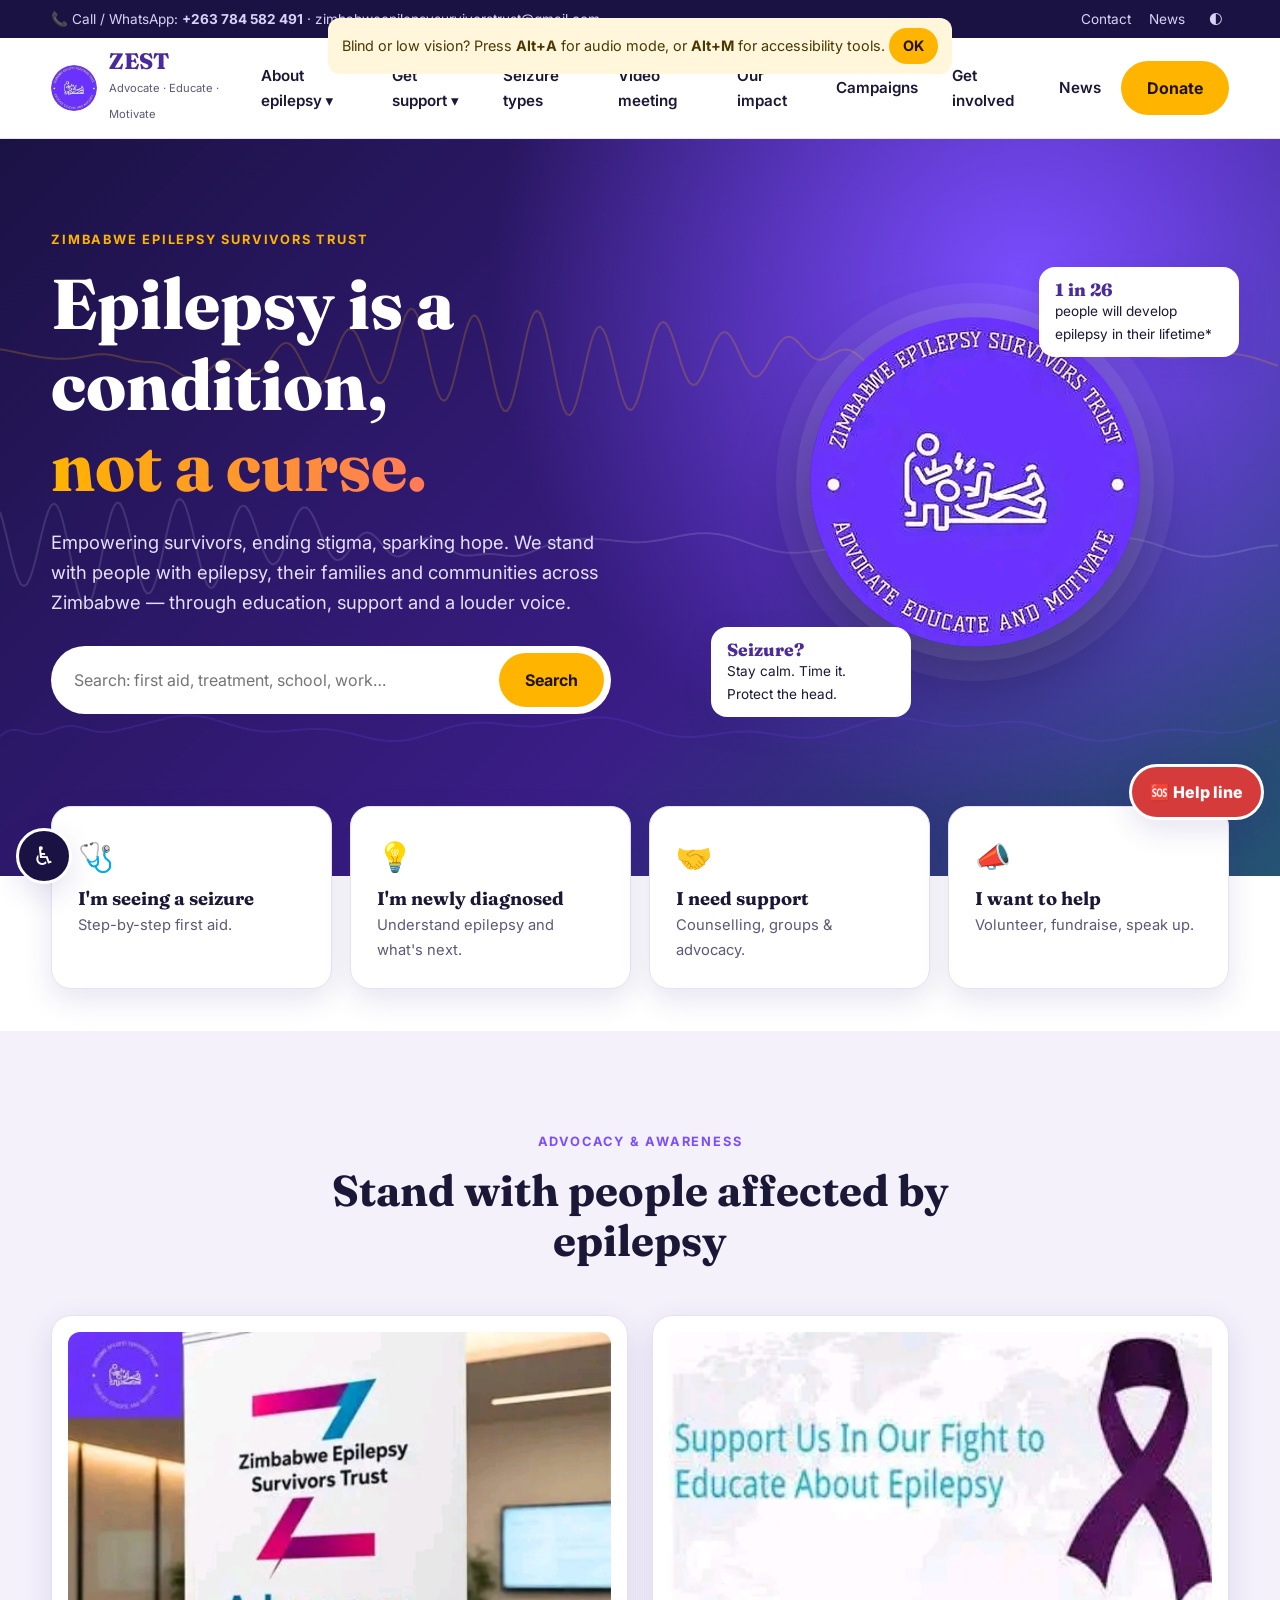
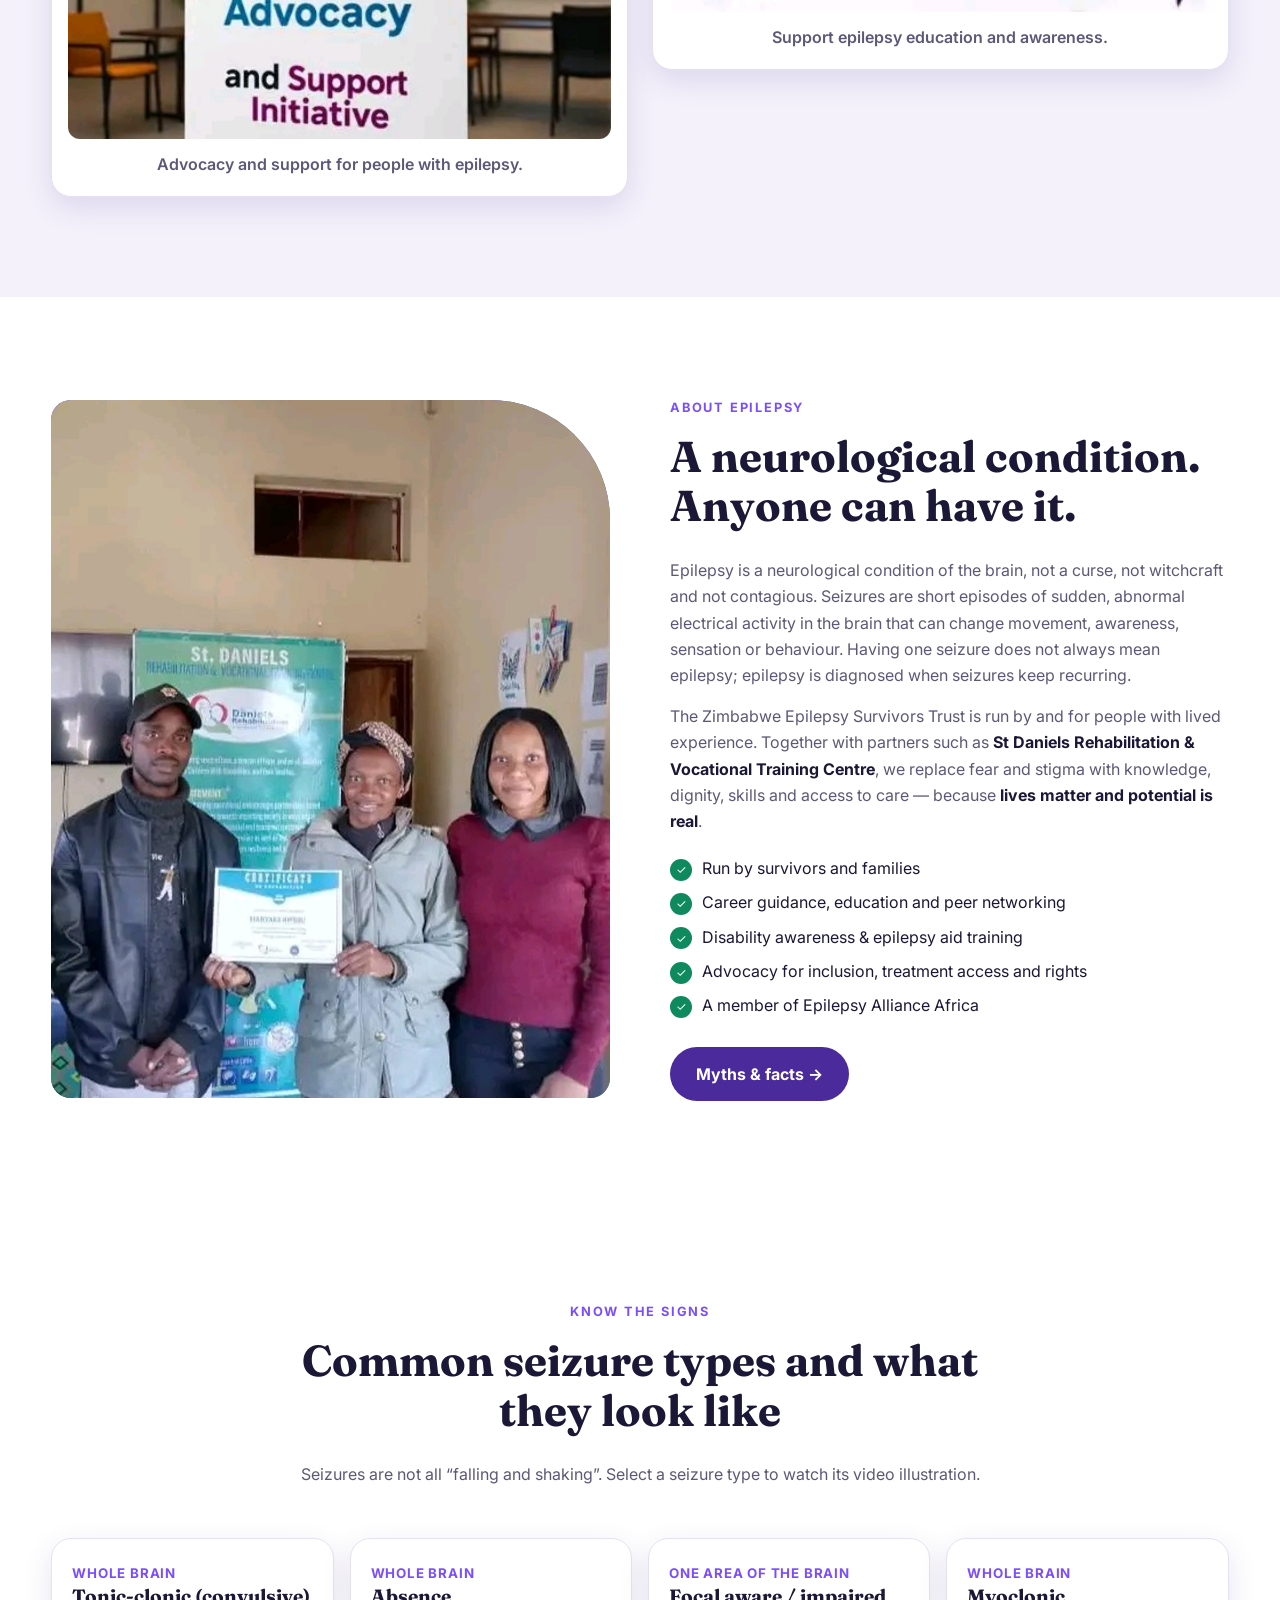
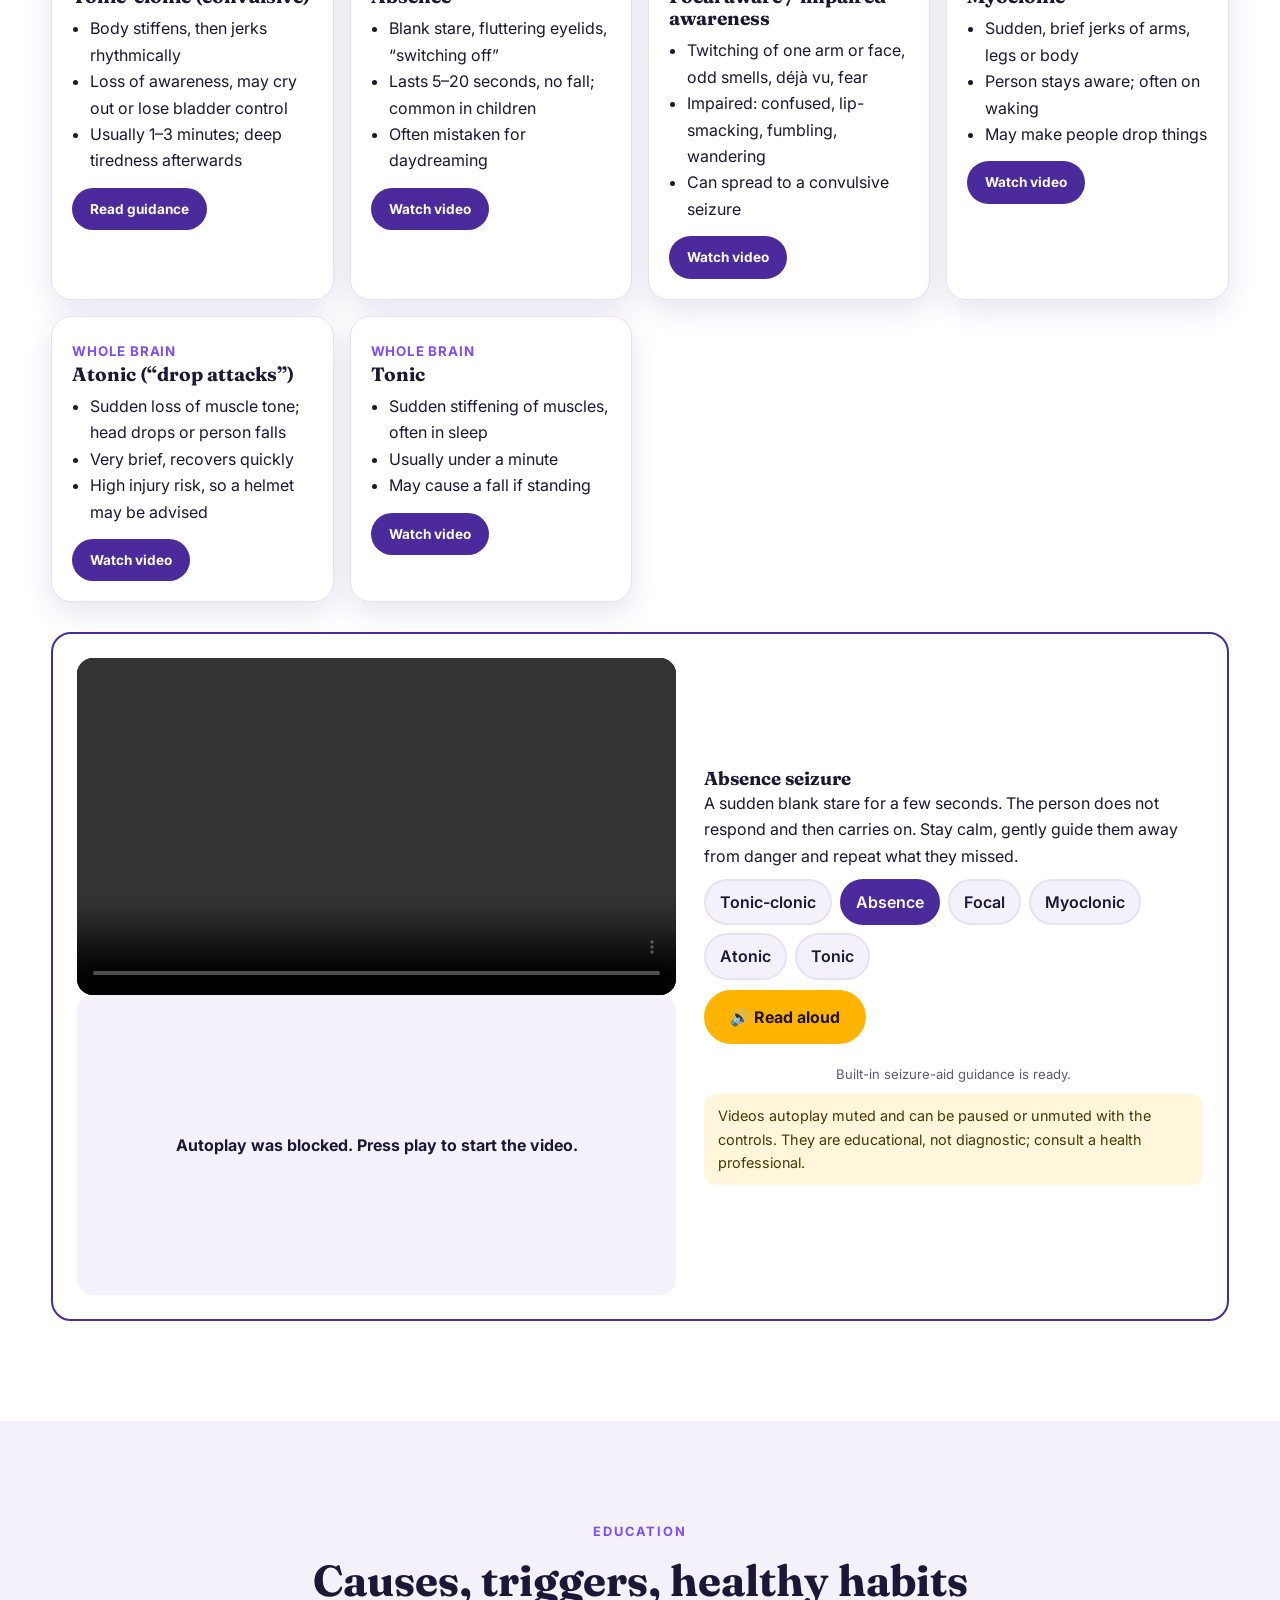
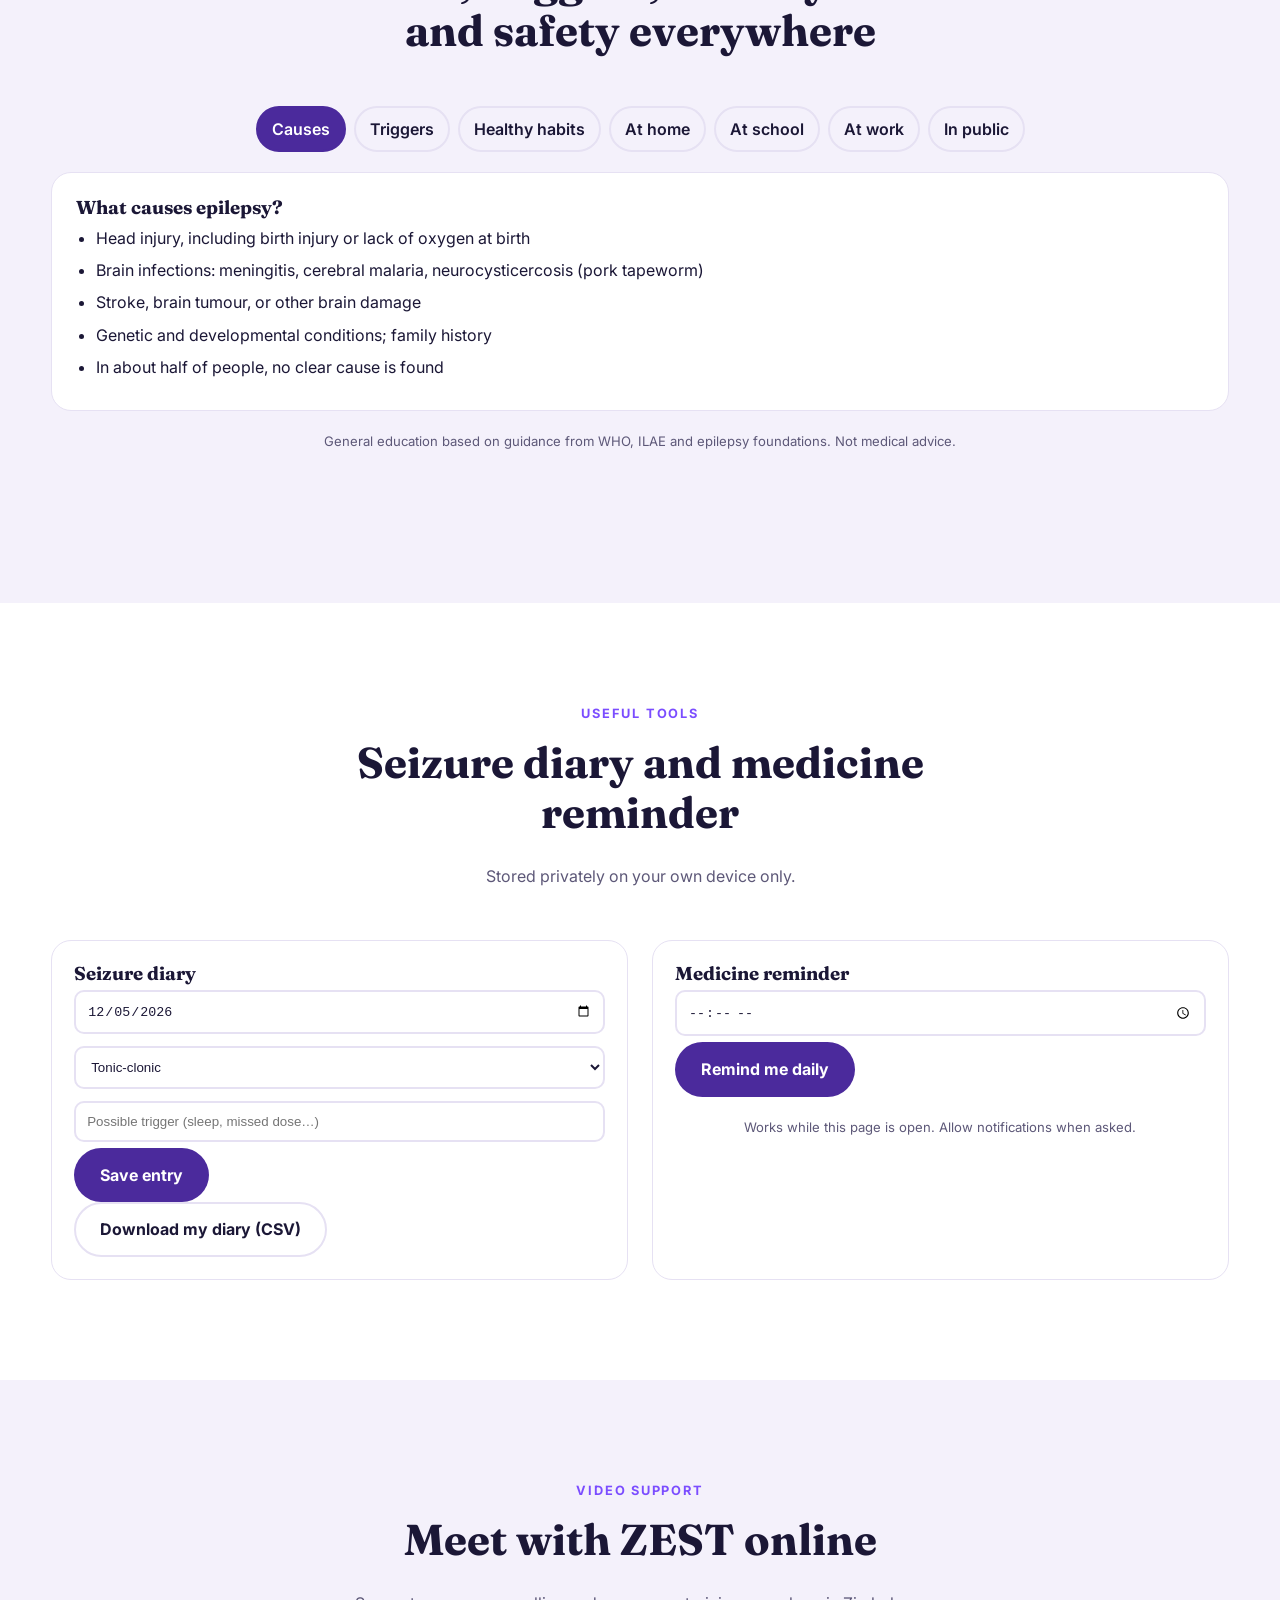
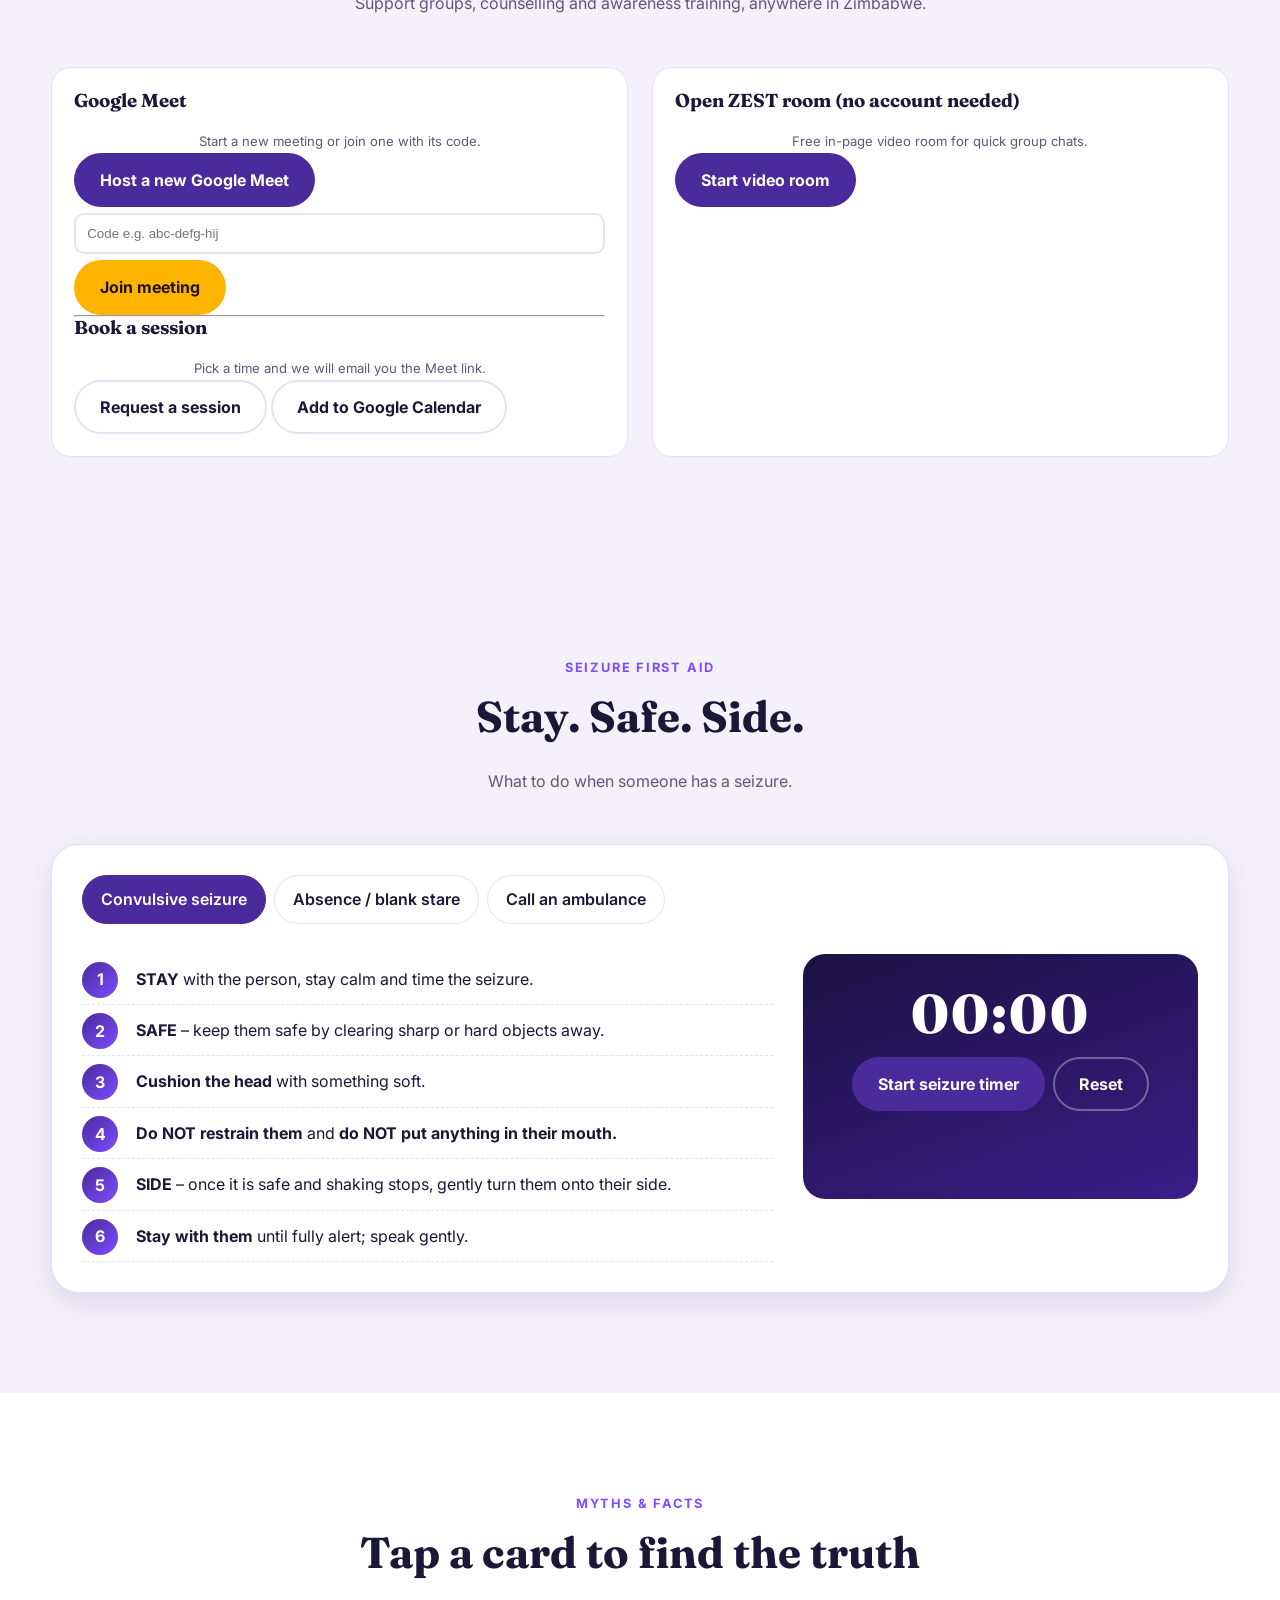
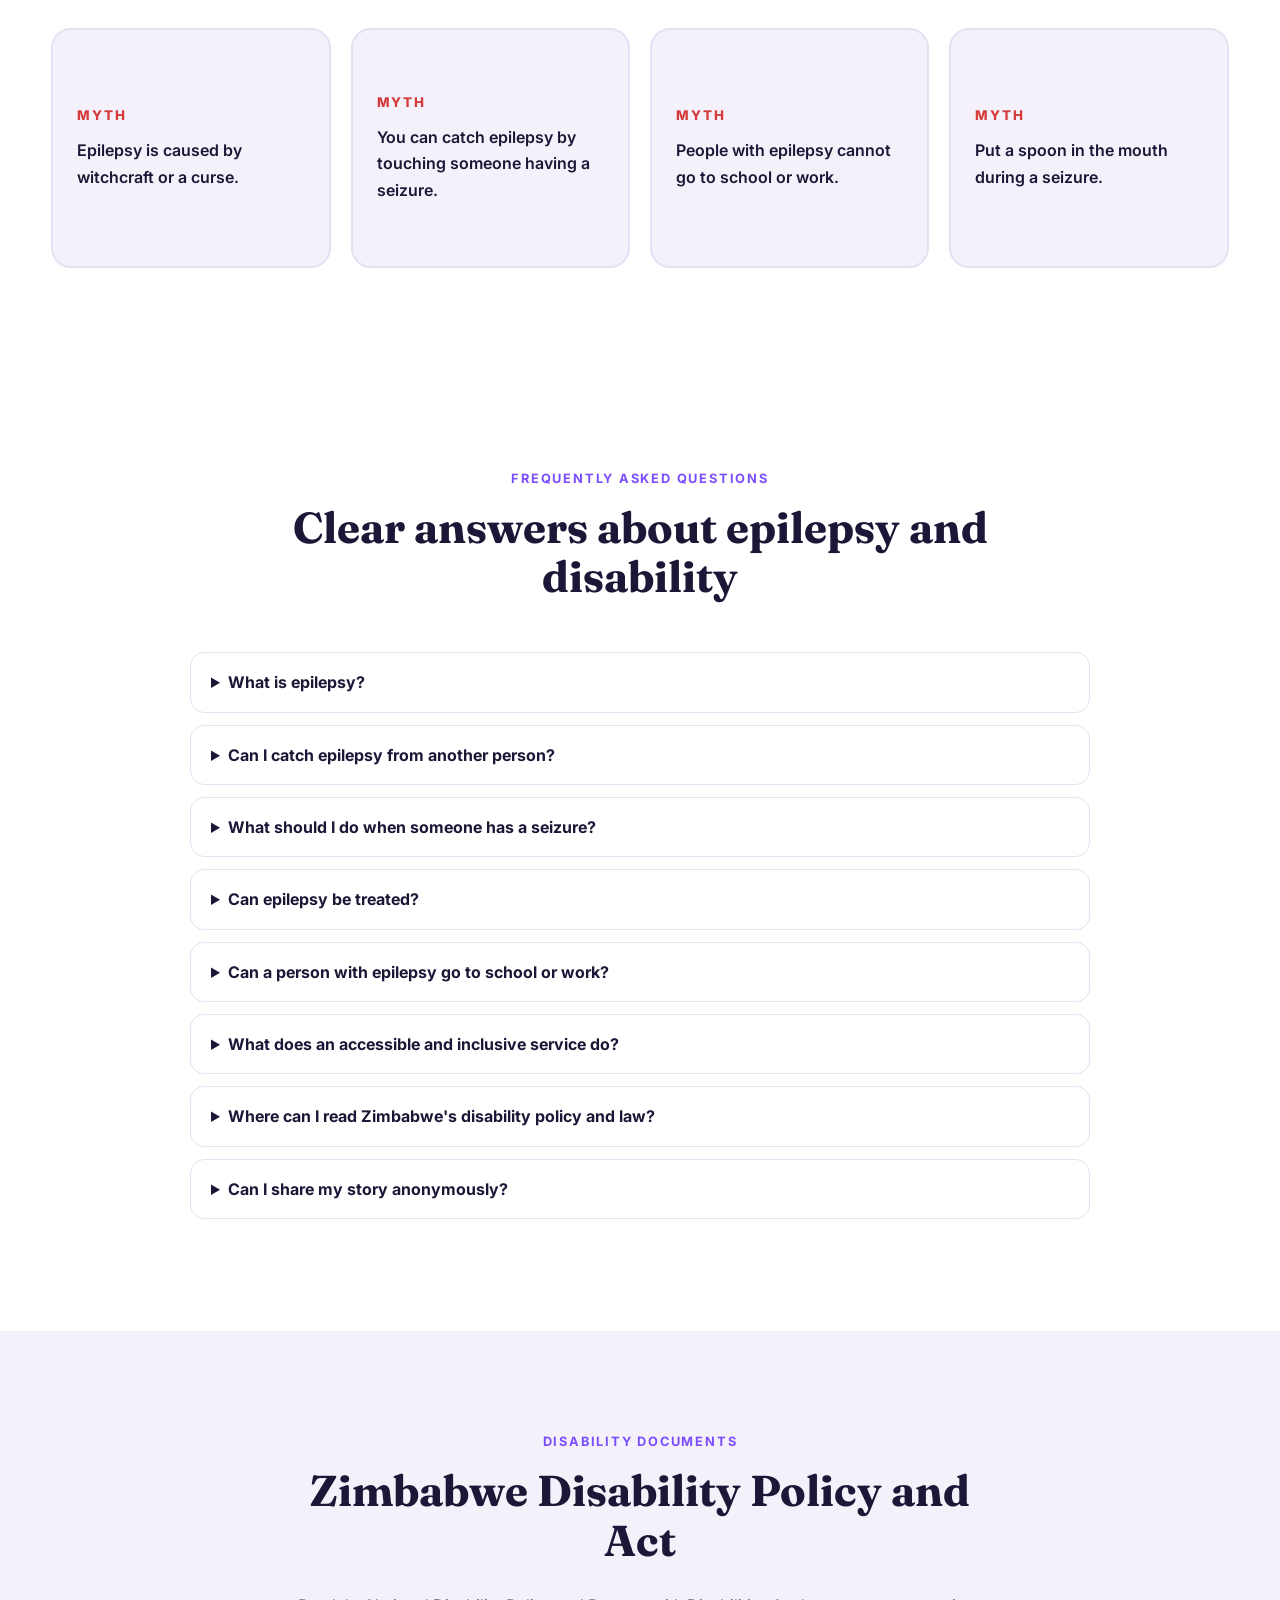
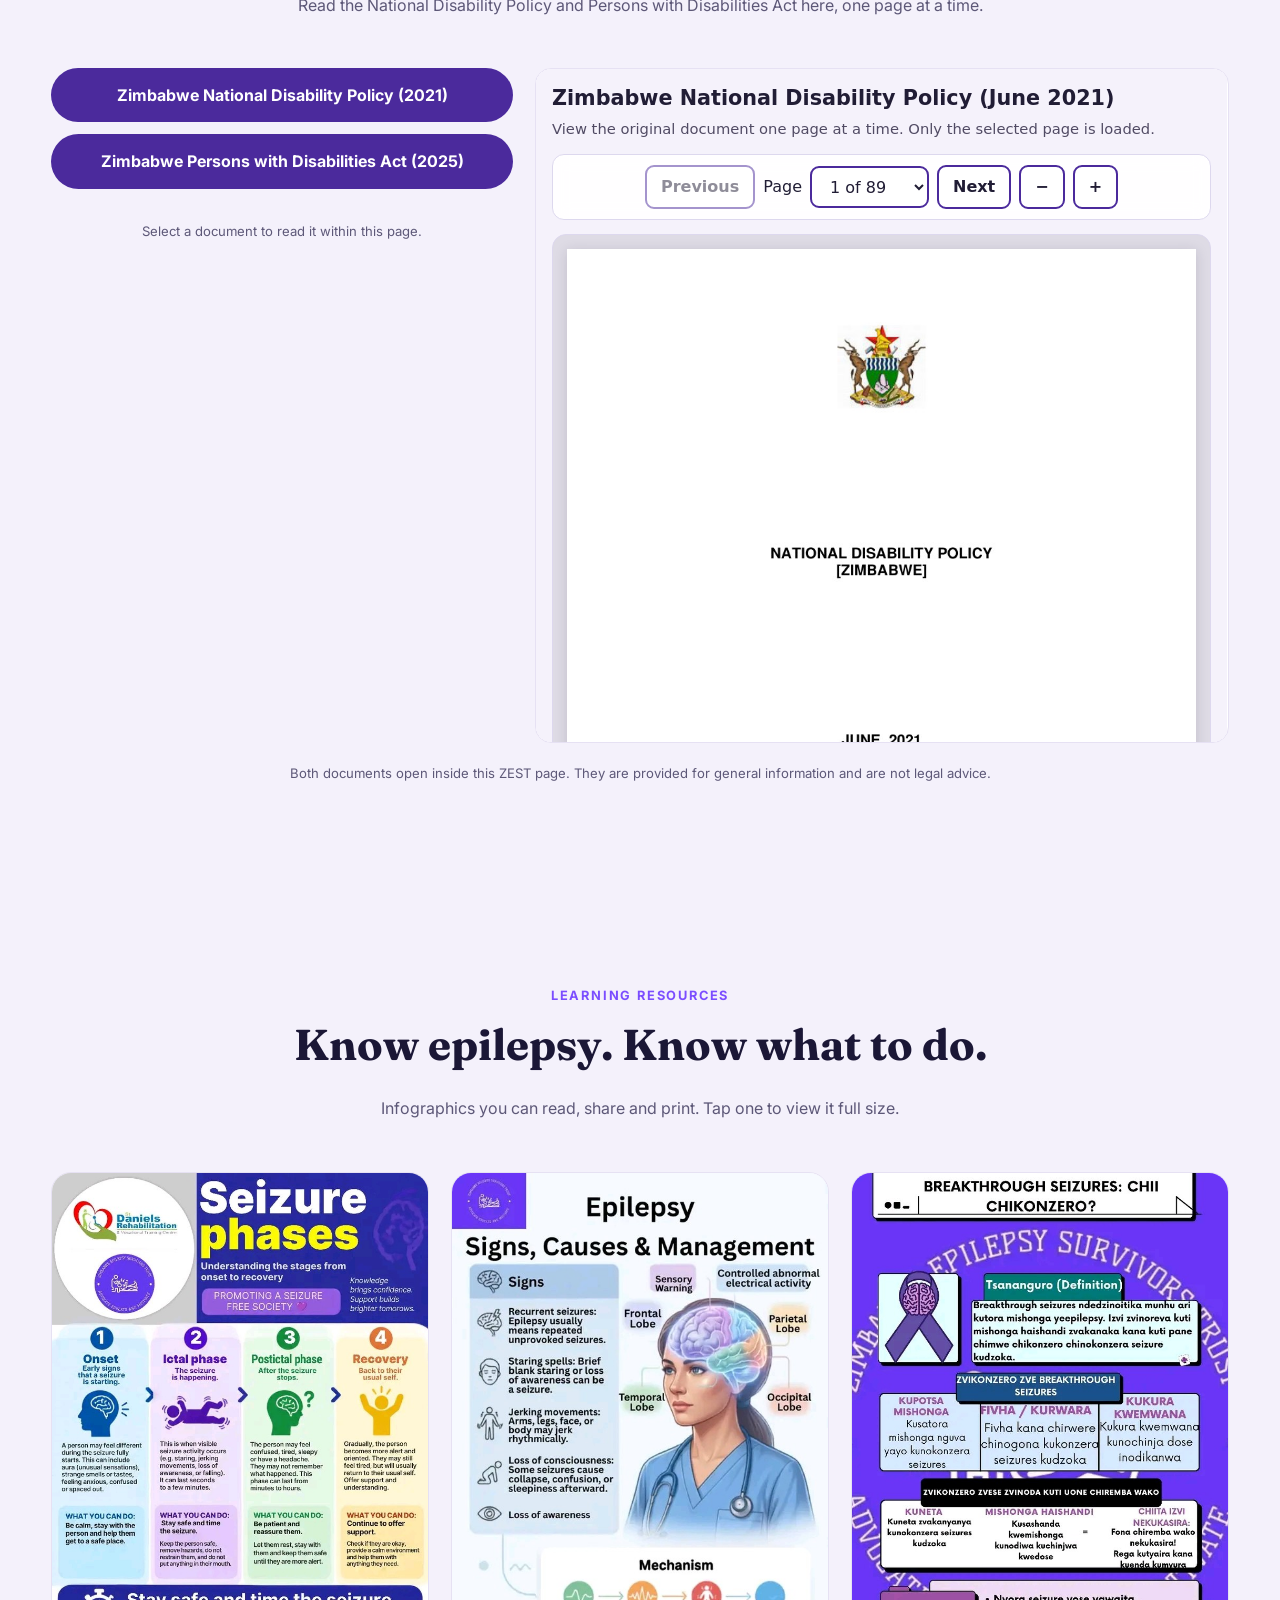
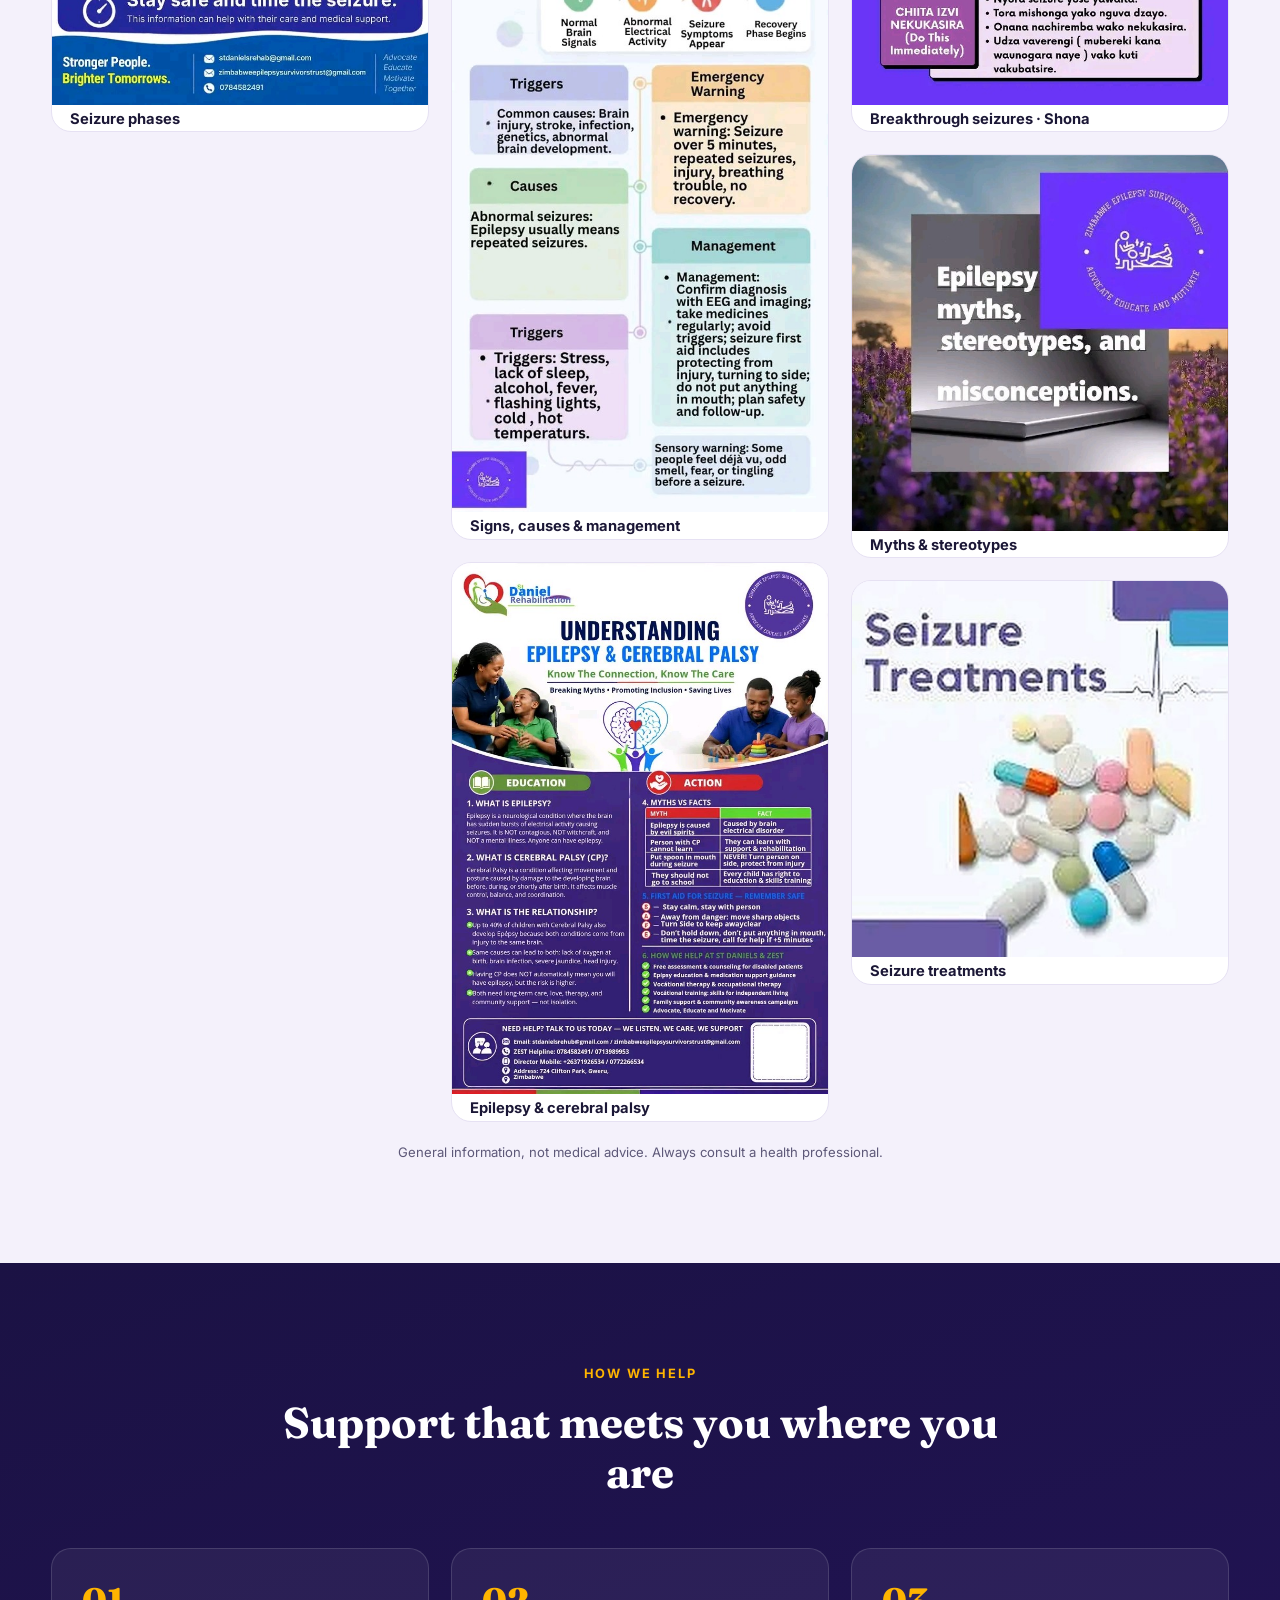
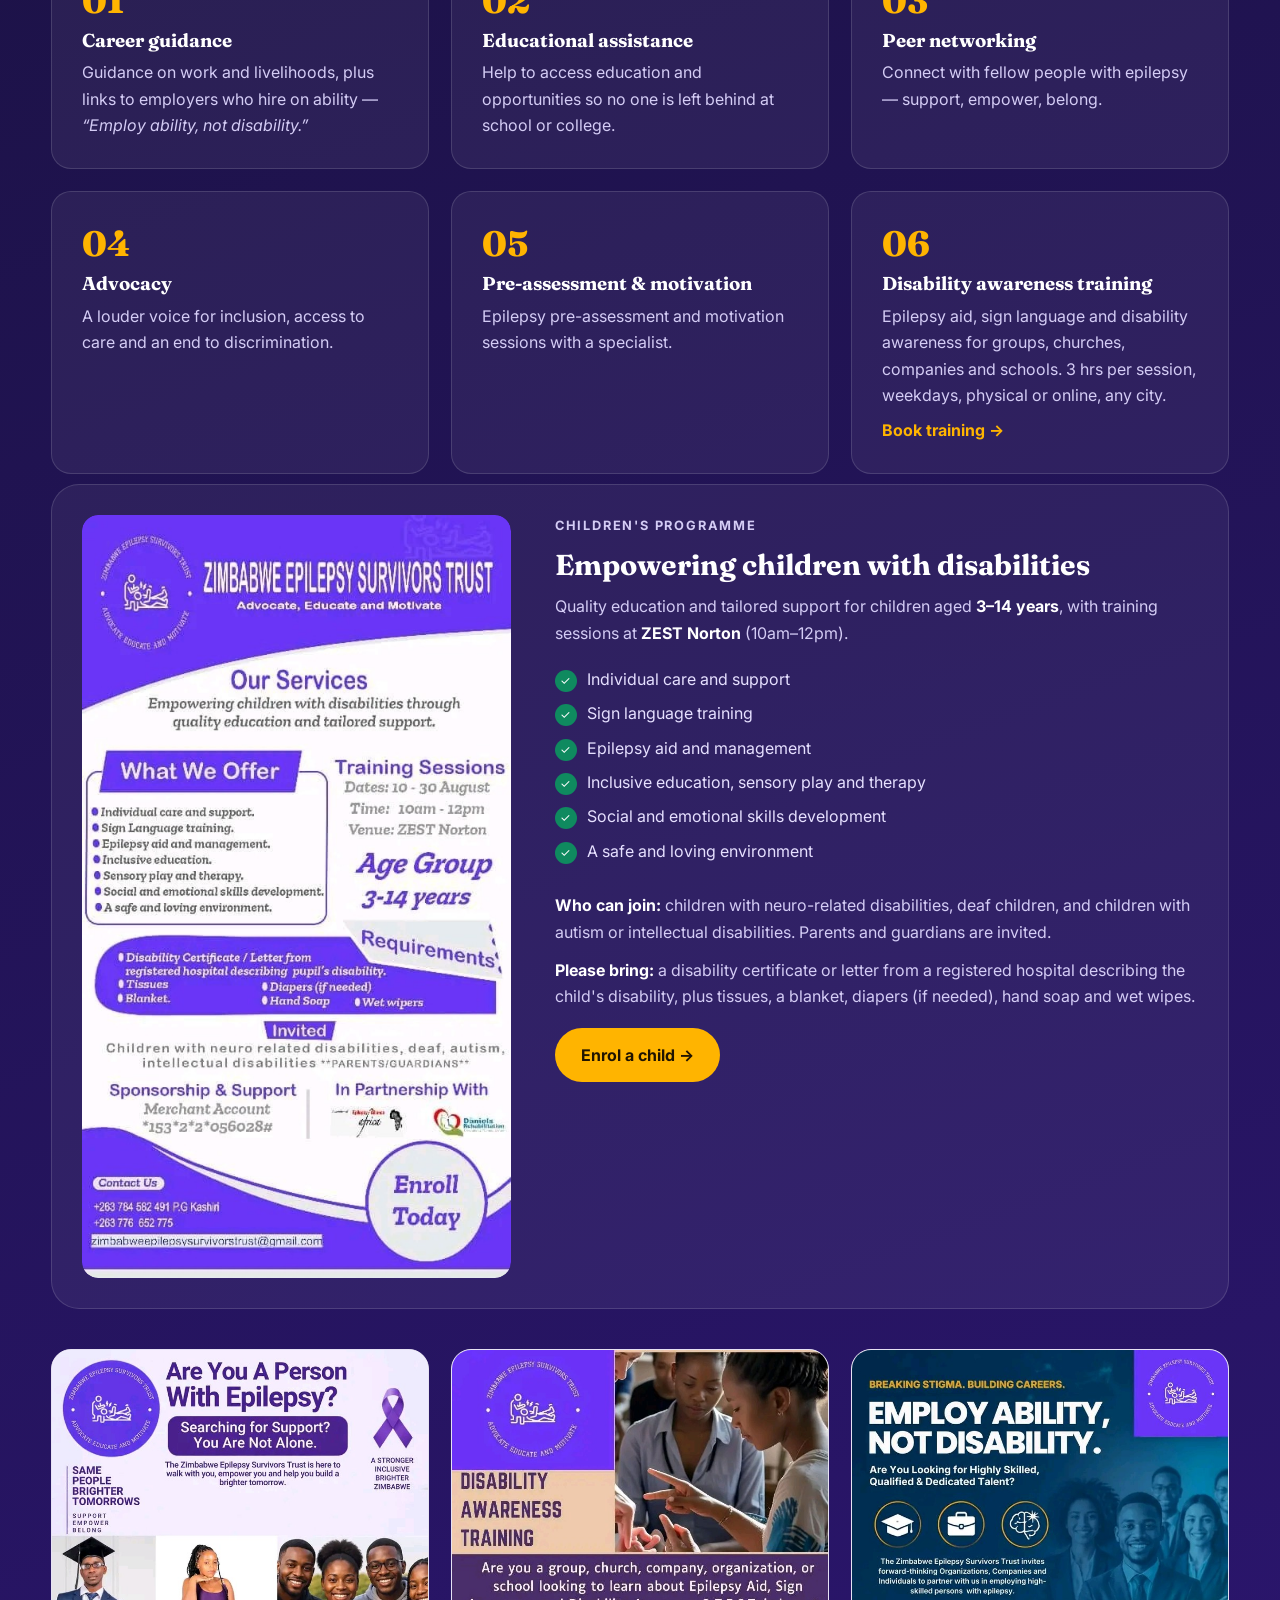
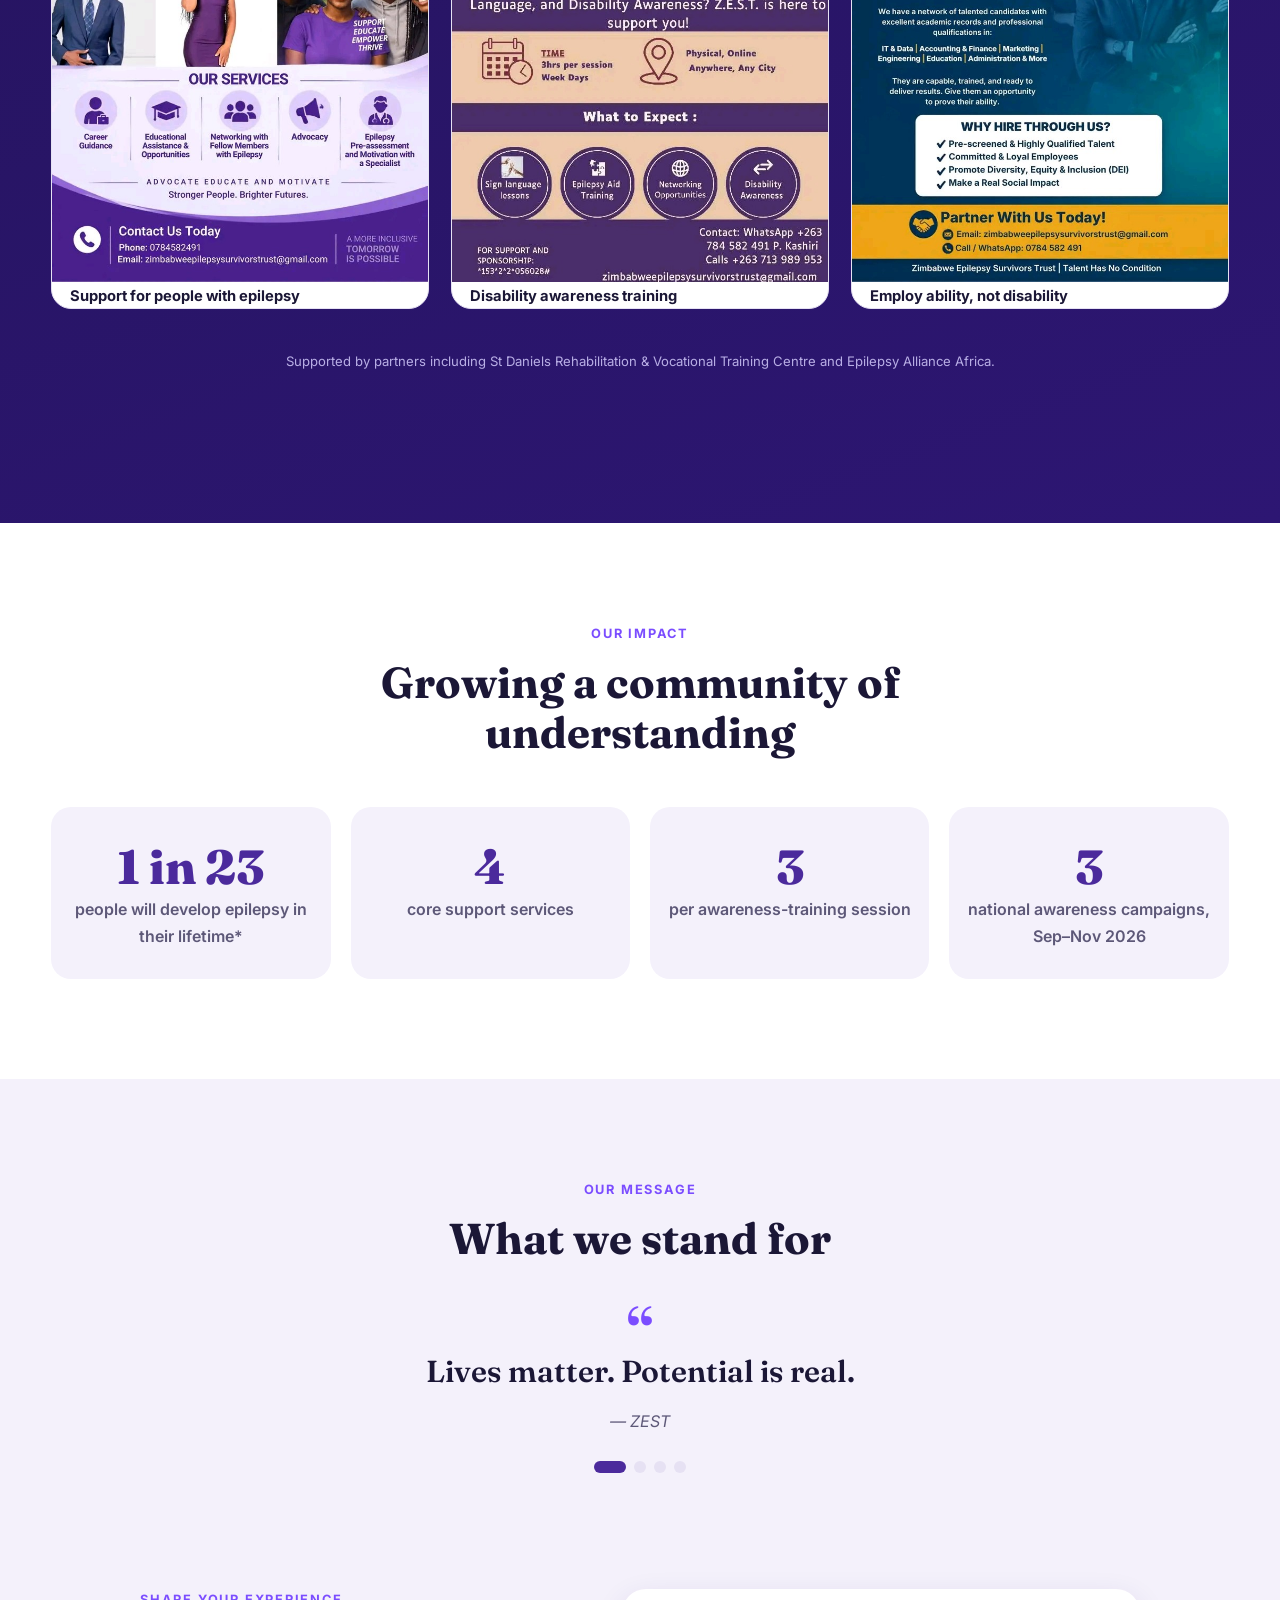
==== commit aa7d2f84: "Add epilepsy awareness banners to homepage Co-authored-by: Copilot <223556219+Copilot@users.noreply." ====
--- a/index.html
+++ b/index.html
@@ -103,6 +103,26 @@
   <a class="qcard reveal" href="#involved"><span class="ico">📣</span><h3>I want to help</h3><p>Volunteer, fundraise, speak up.</p></a>
 </section>
 
+<!-- Homepage awareness banners -->
+<section class="section tint front-campaign" aria-labelledby="frontCampaignTitle">
+  <div class="wrap">
+    <div class="center reveal">
+      <p class="eyebrow dark">Advocacy &amp; awareness</p>
+      <h2 id="frontCampaignTitle">Stand with people affected by epilepsy</h2>
+    </div>
+    <div class="front-campaign-grid">
+      <figure class="front-campaign-card reveal">
+        <img src="images/campaigns/advocacy-support.jpg" alt="Zimbabwe Epilepsy Survivors Trust Advocacy and Support Initiative banner">
+        <figcaption>Advocacy and support for people with epilepsy.</figcaption>
+      </figure>
+      <figure class="front-campaign-card reveal">
+        <img src="images/campaigns/epilepsy-awareness.jpg" alt="Support us in our fight to educate about epilepsy, with a purple ribbon">
+        <figcaption>Support epilepsy education and awareness.</figcaption>
+      </figure>
+    </div>
+  </div>
+</section>
+
 <!-- About -->
 <section class="section" id="about">
   <div class="wrap split">
--- a/css/style.css
+++ b/css/style.css
@@ -80,6 +80,12 @@
 .qcard{background:var(--card);padding:26px;border-radius:var(--r);box-shadow:var(--shadow);border:1px solid var(--line);transition:.25s}
 .qcard:hover{transform:translateY(-6px);border-color:var(--p2)}
 .qcard .ico{font-size:1.8rem}.qcard h3{font-size:1.15rem;margin:8px 0 4px}.qcard p{color:var(--muted);font-size:.92rem}
+
+.front-campaign{margin-top:42px}
+.front-campaign-grid{display:grid;grid-template-columns:repeat(2,minmax(0,1fr));gap:24px;align-items:start}
+.front-campaign-card{margin:0;padding:16px;border:1px solid var(--line);border-radius:var(--r);background:var(--card);box-shadow:var(--shadow)}
+.front-campaign-card img{display:block;width:100%;height:auto;border-radius:calc(var(--r) - 8px)}
+.front-campaign-card figcaption{padding:12px 4px 2px;color:var(--muted);font-weight:600;text-align:center}
 
 .section{padding:100px 0}.tint{background:var(--tint)}
 .center{text-align:center;max-width:720px;margin:0 auto 50px}
@@ -220,6 +226,7 @@
 }
 @media(max-width:600px){
   .quick,.stats,.flips,.grid3,.foot-grid{grid-template-columns:1fr}
+  .front-campaign-grid{grid-template-columns:1fr}
   .section{padding:70px 0}.hero-in{padding:60px 0 110px}.brand-text small{display:none}
 }
 @media(prefers-reduced-motion:reduce){*{animation:none!important;transition:none!important}.reveal{opacity:1;transform:none}}
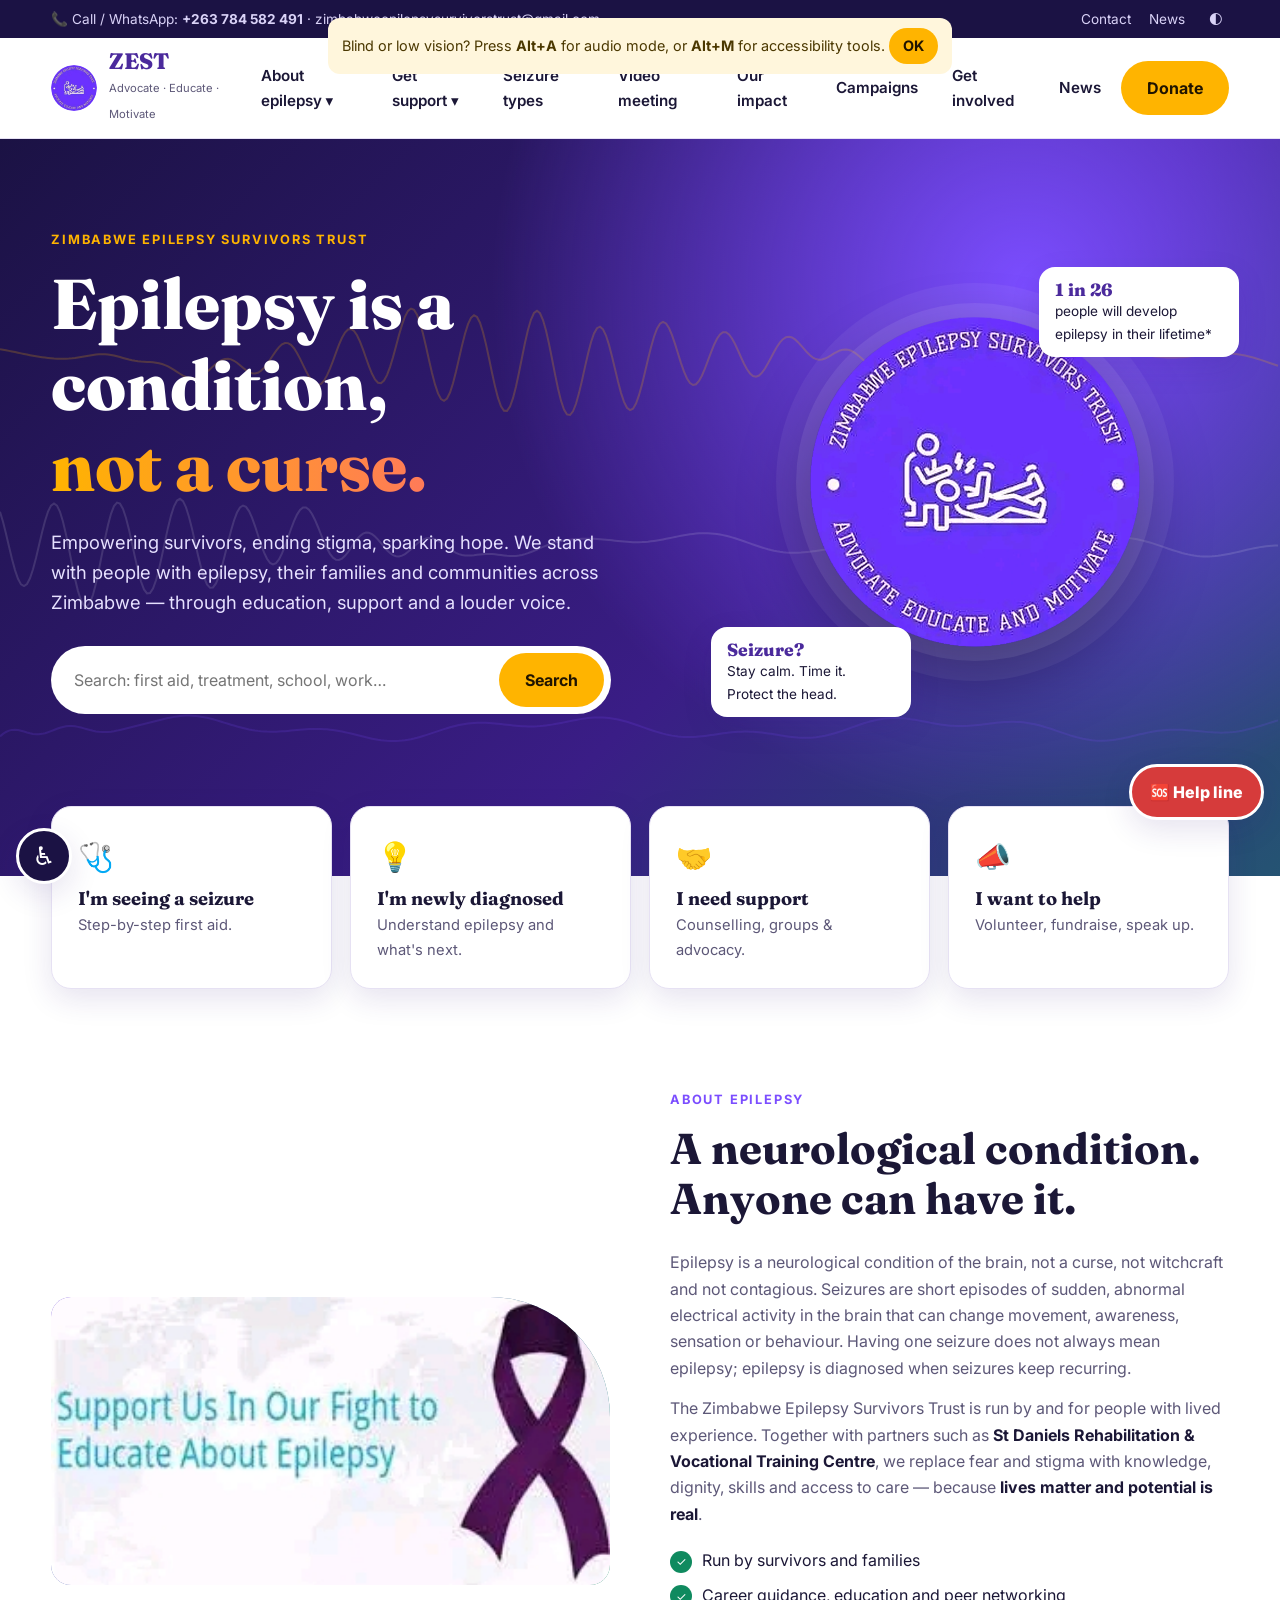
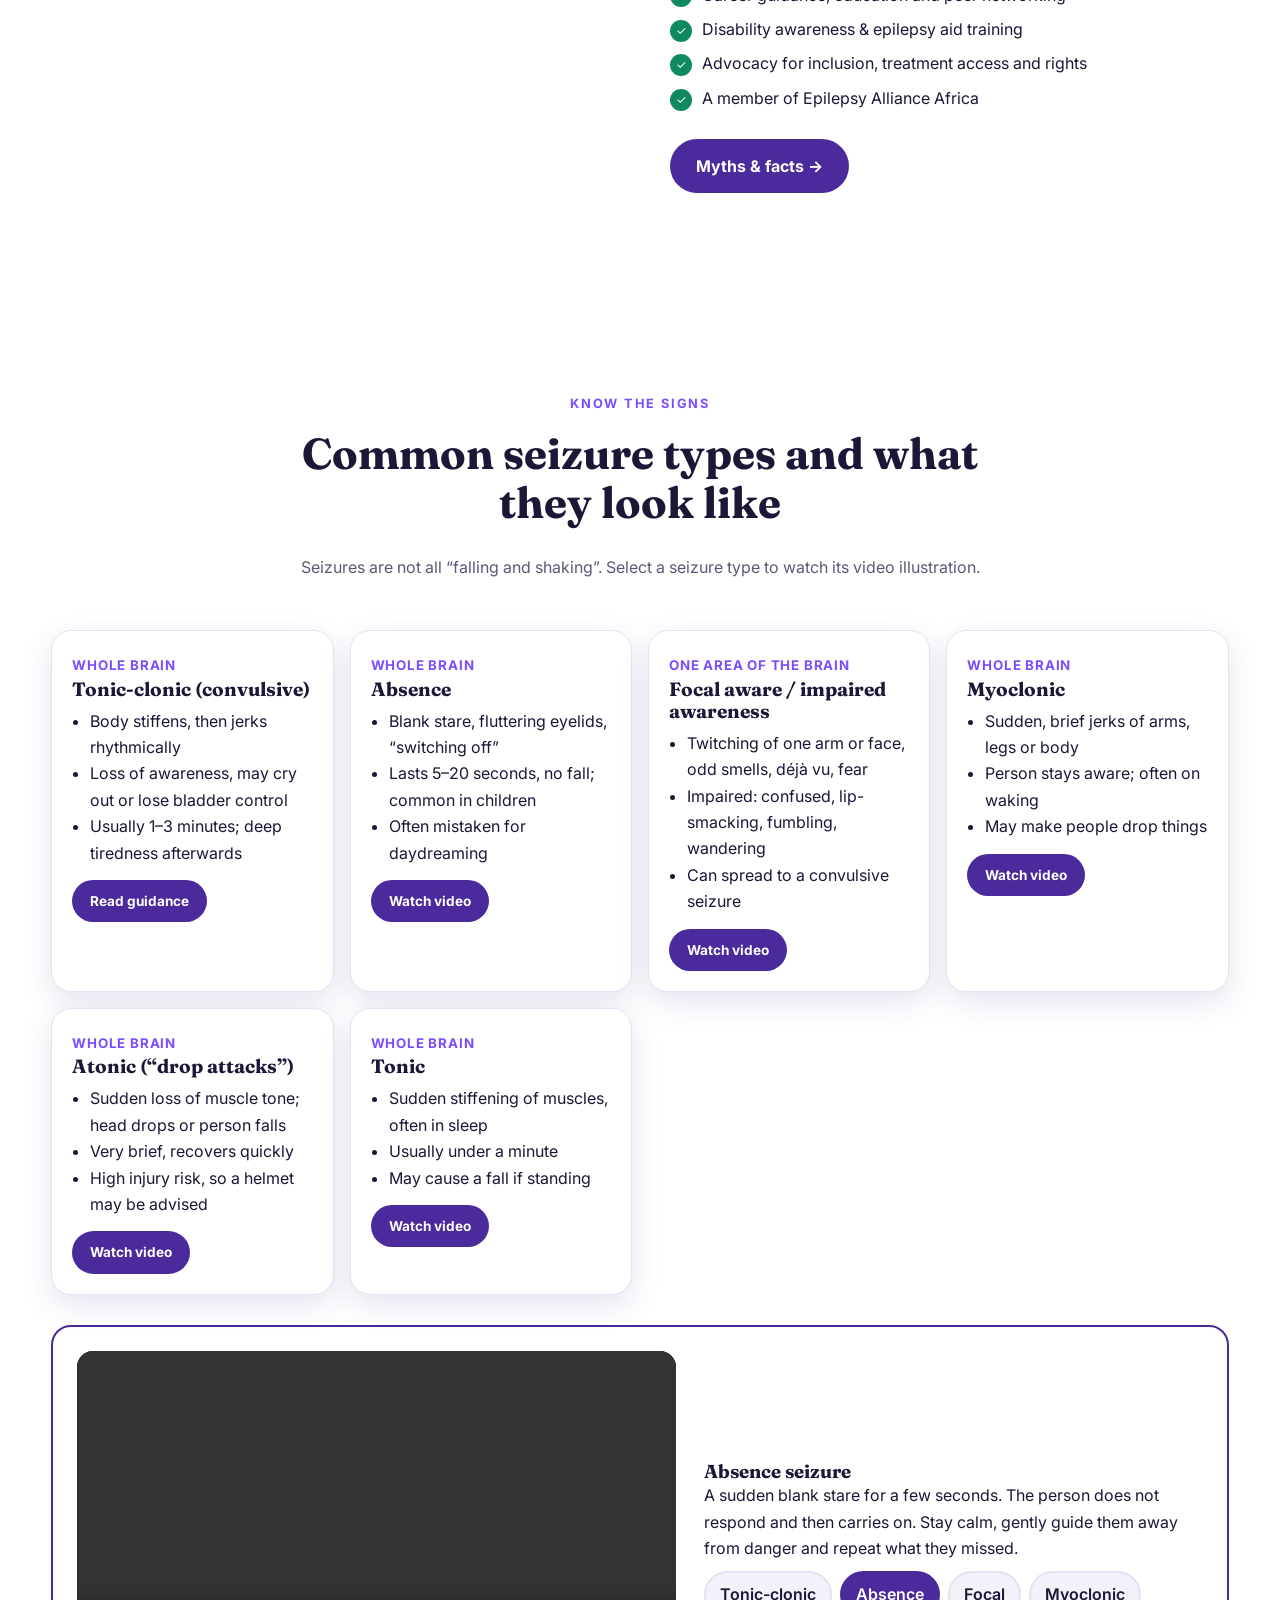
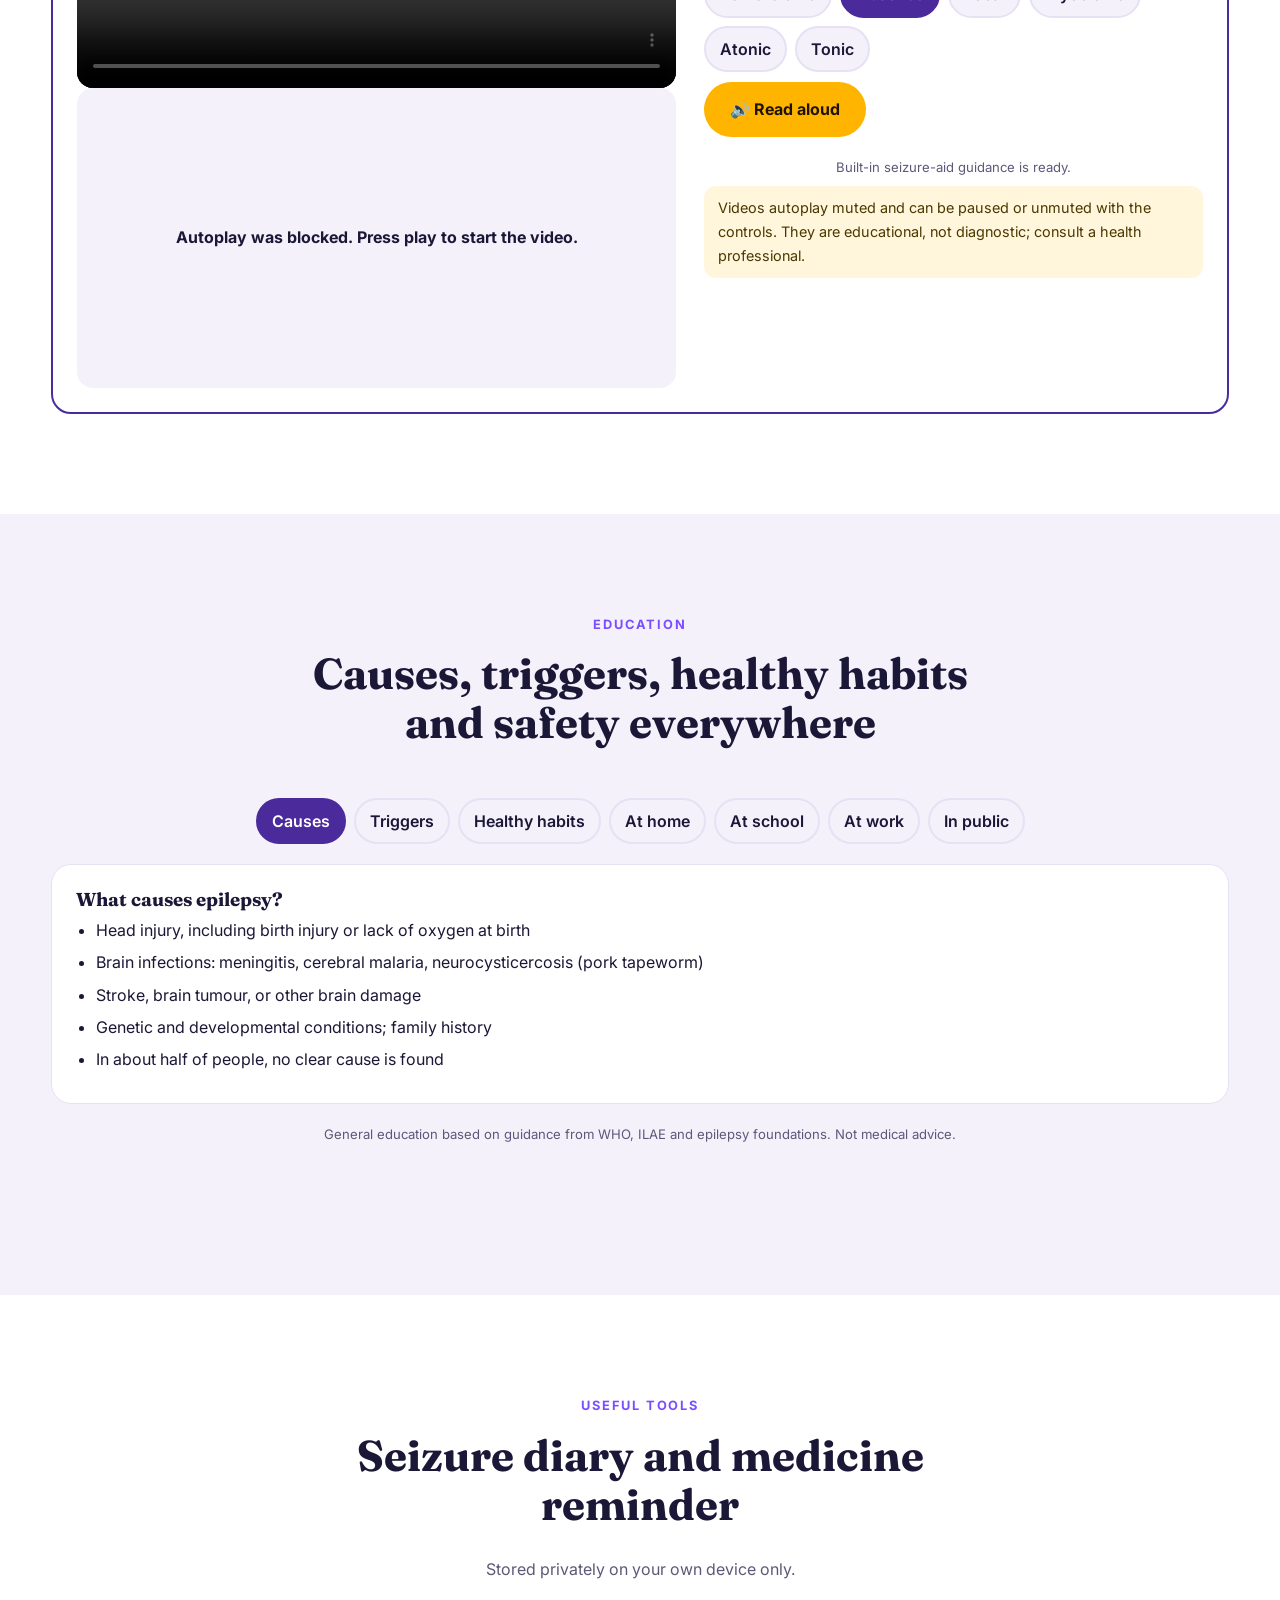
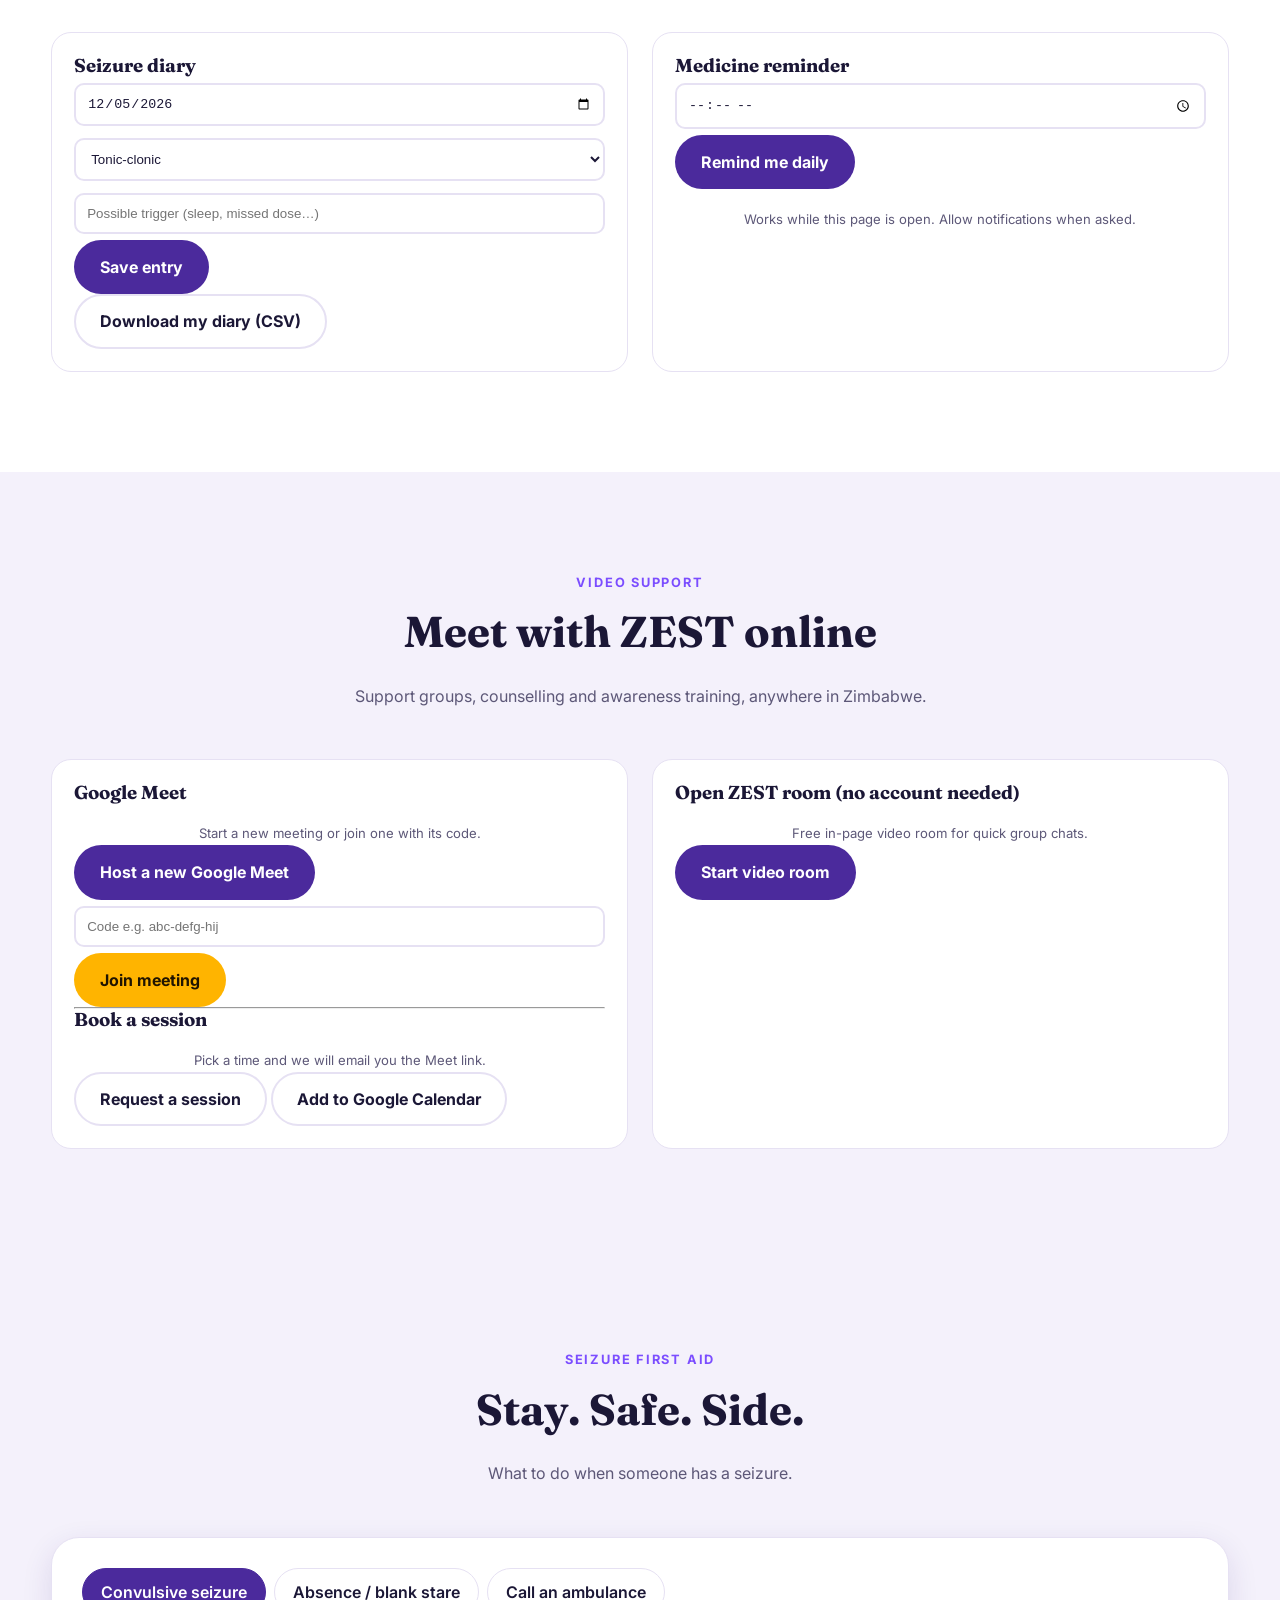
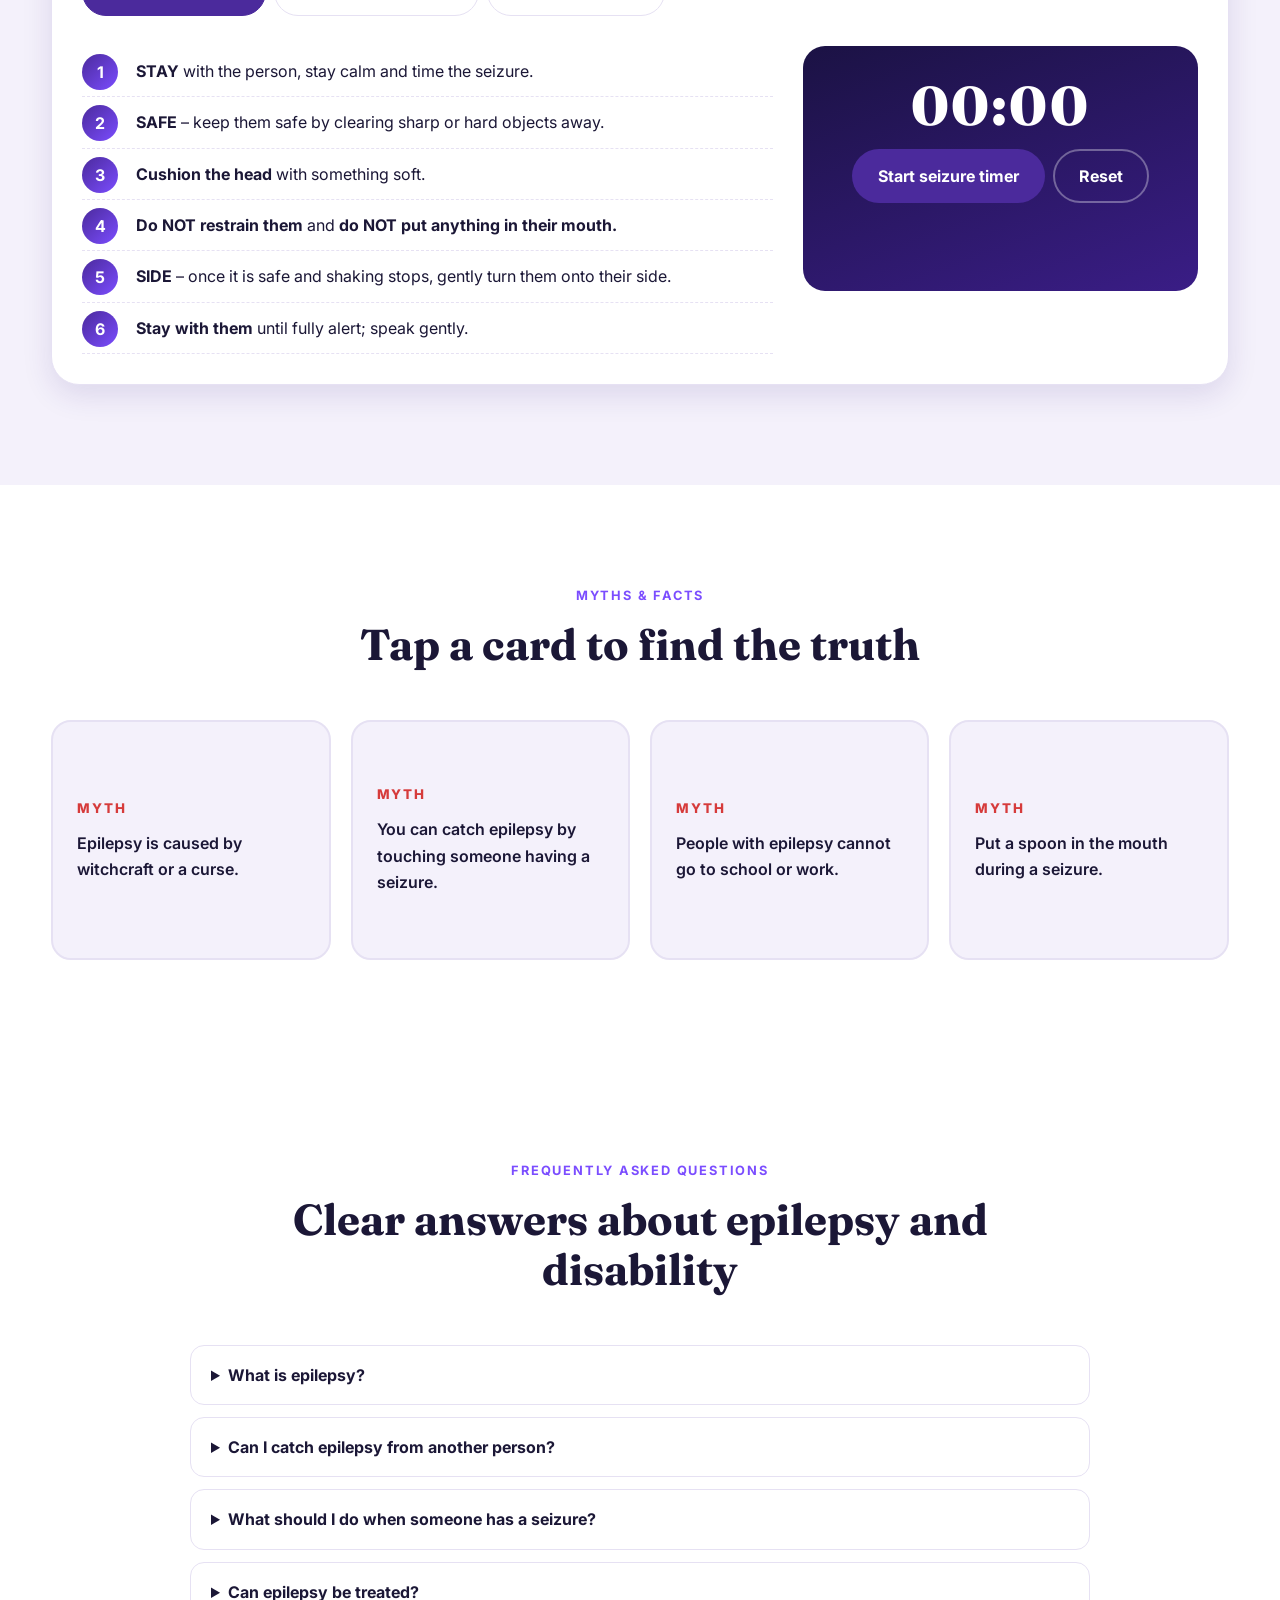
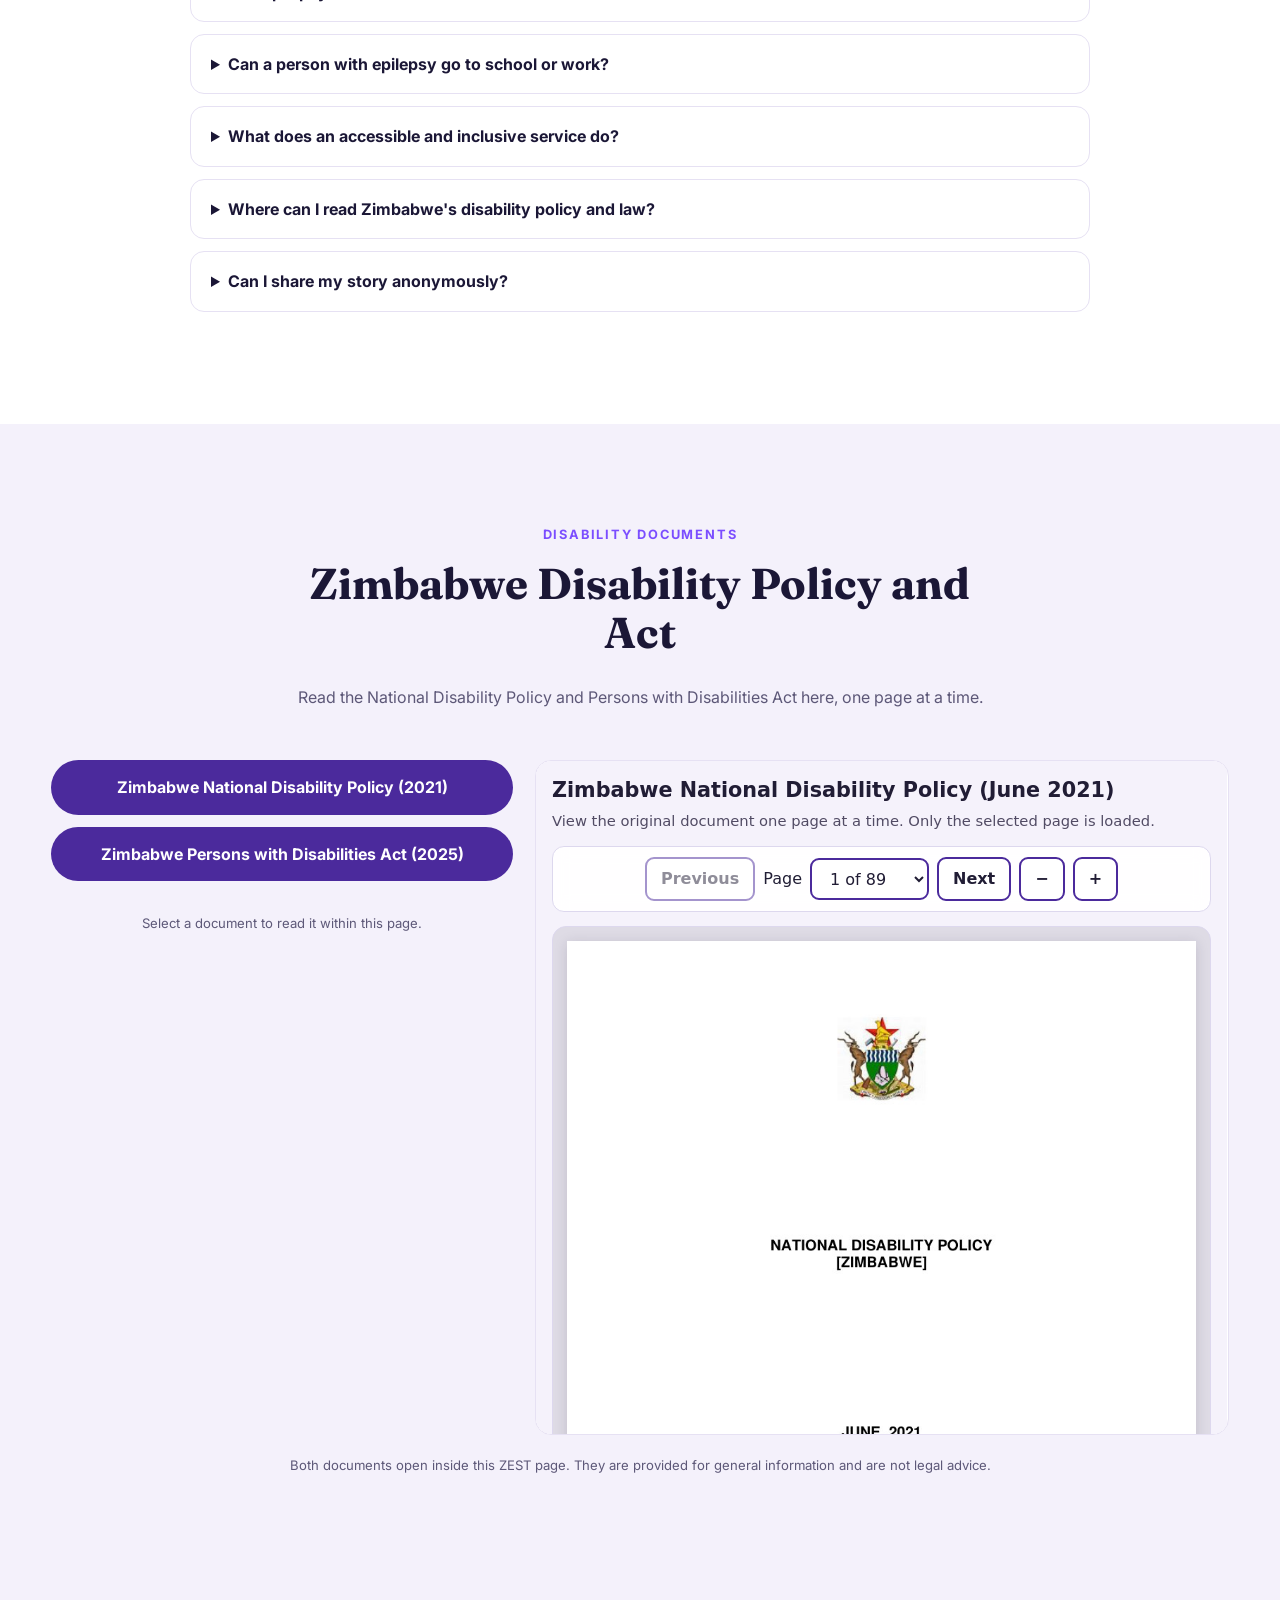
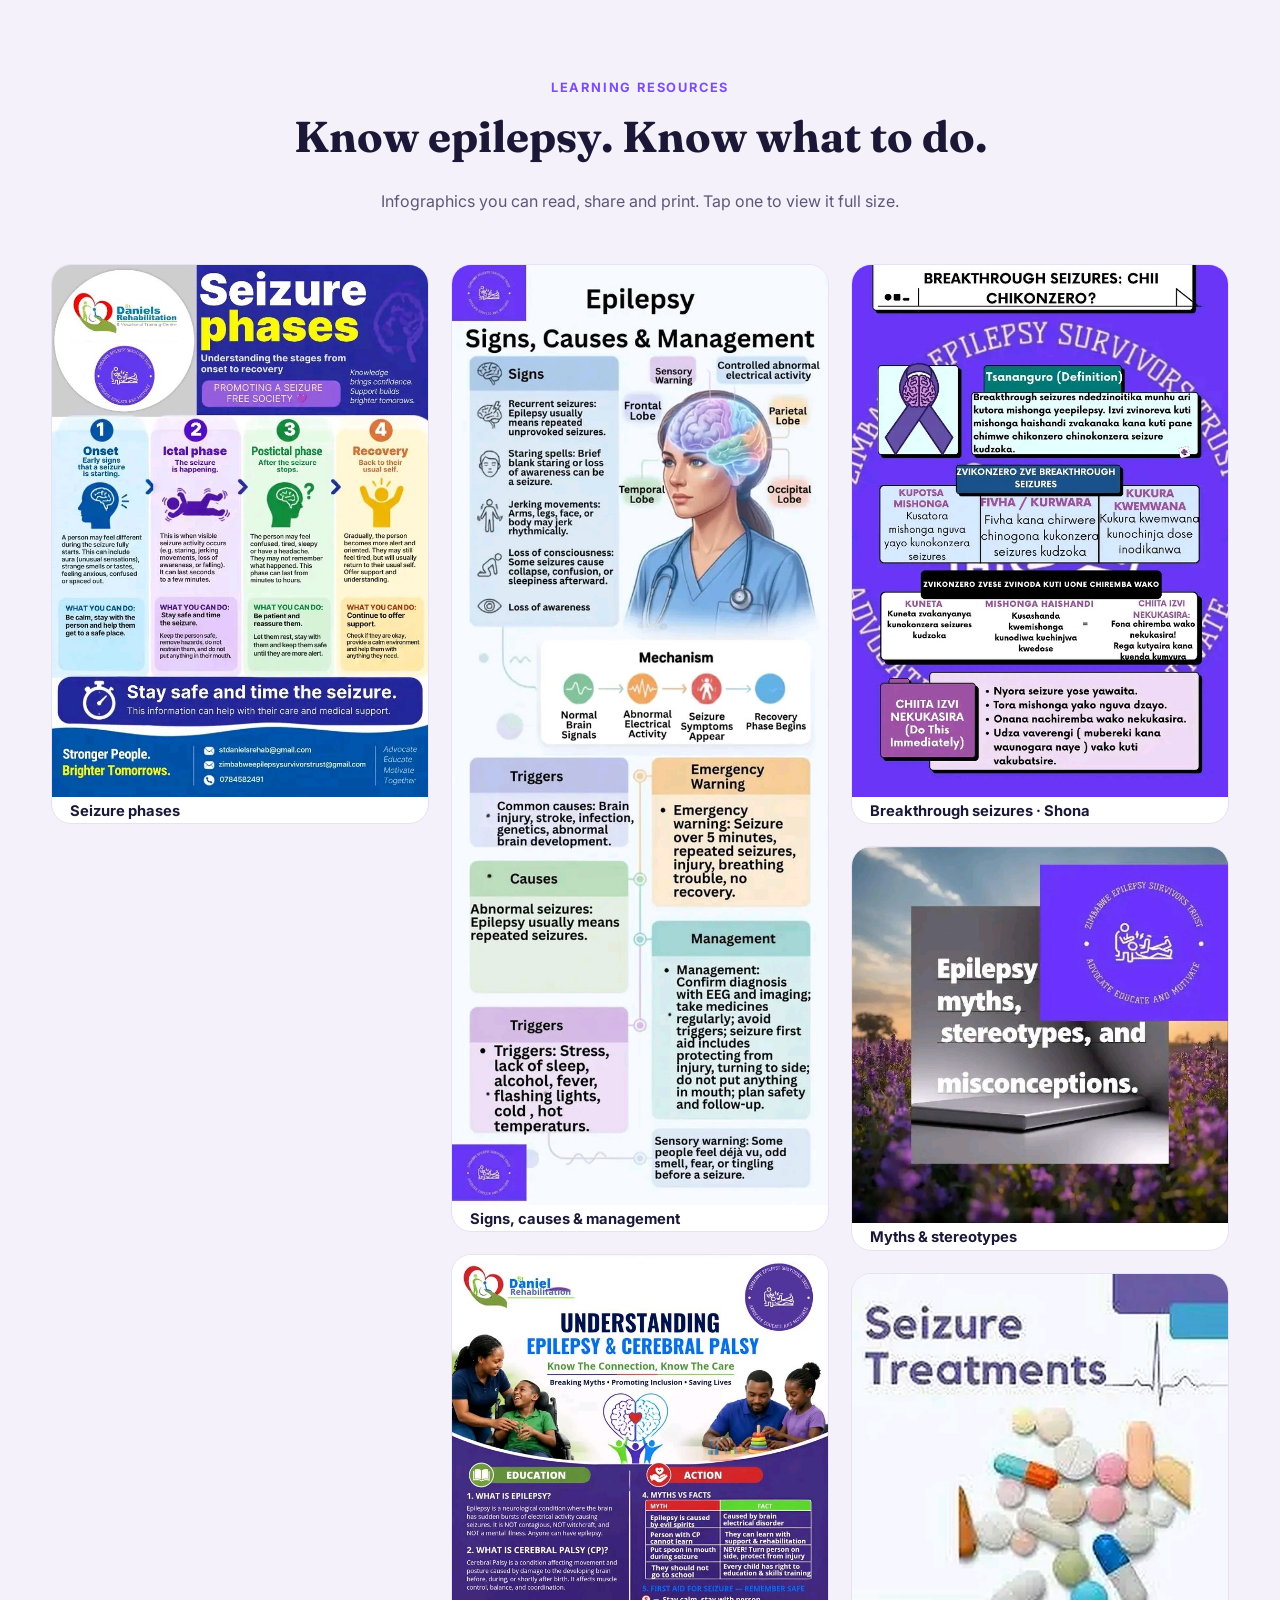
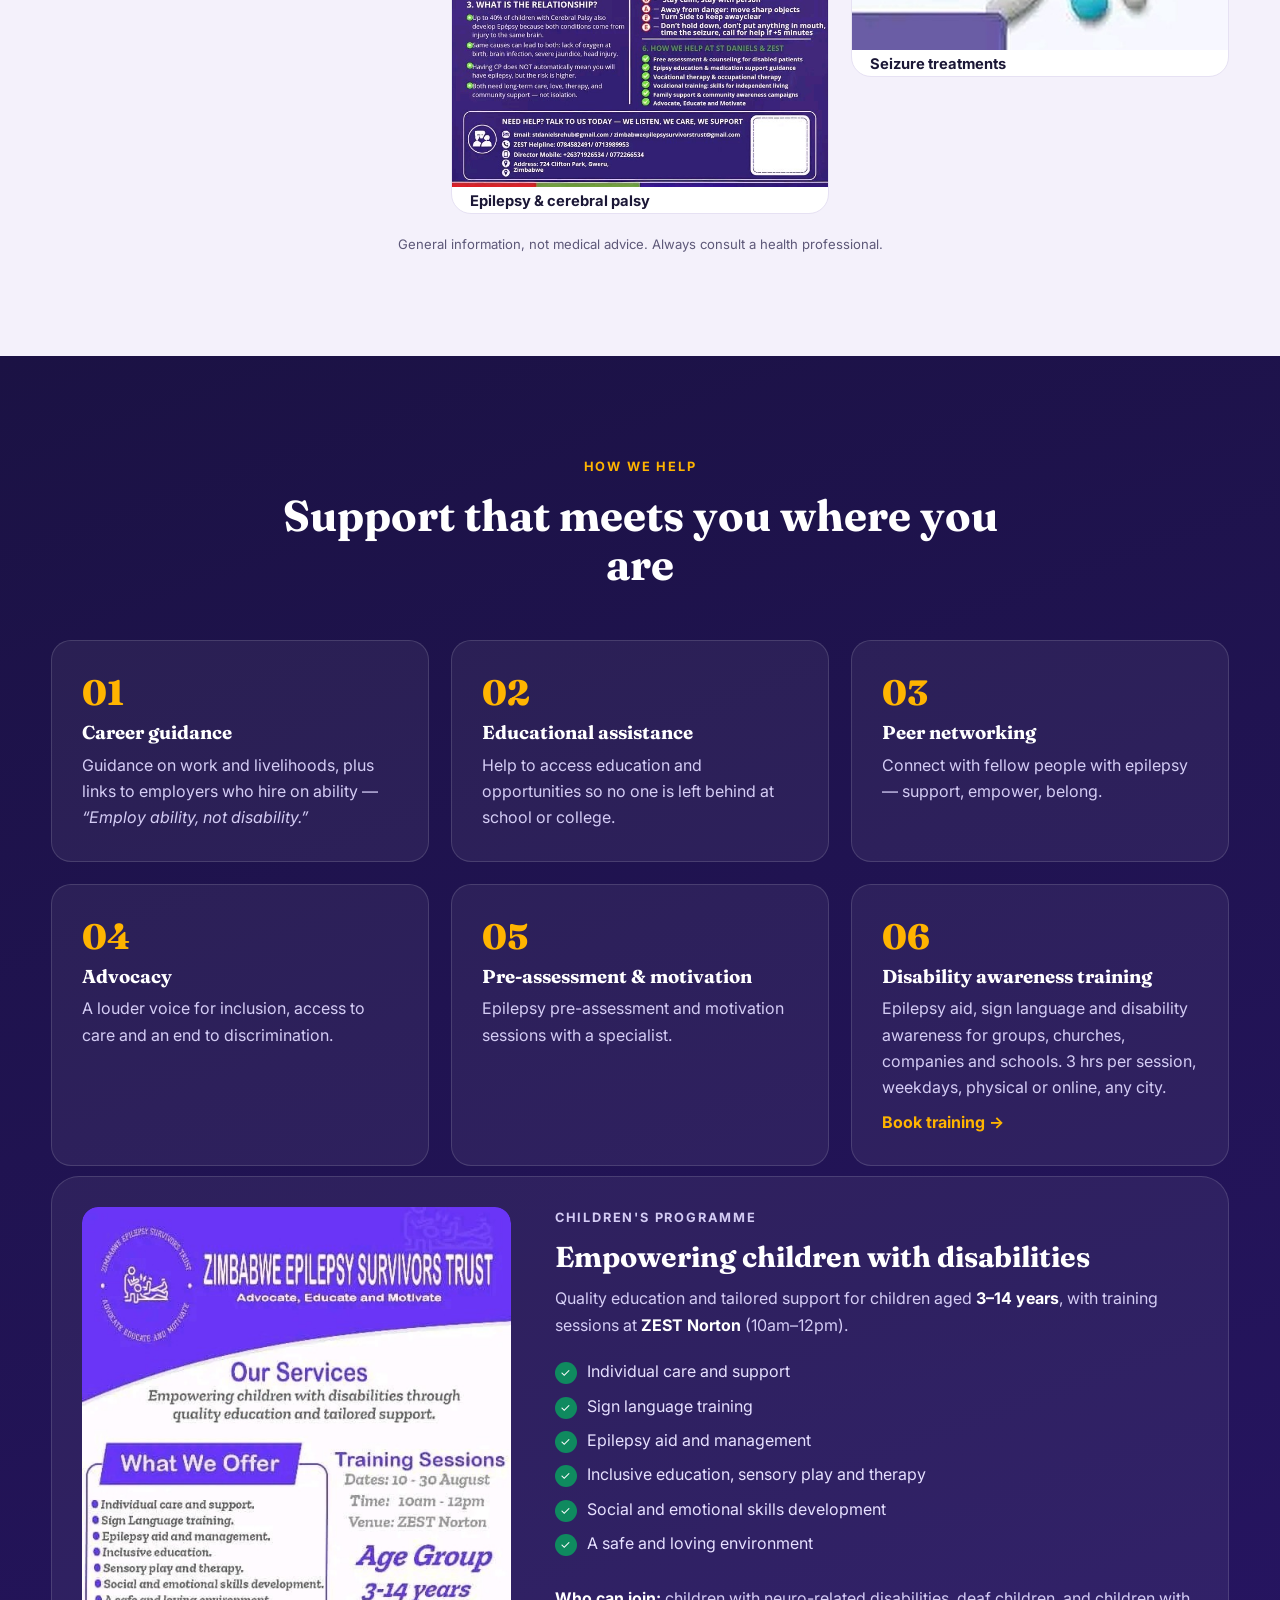
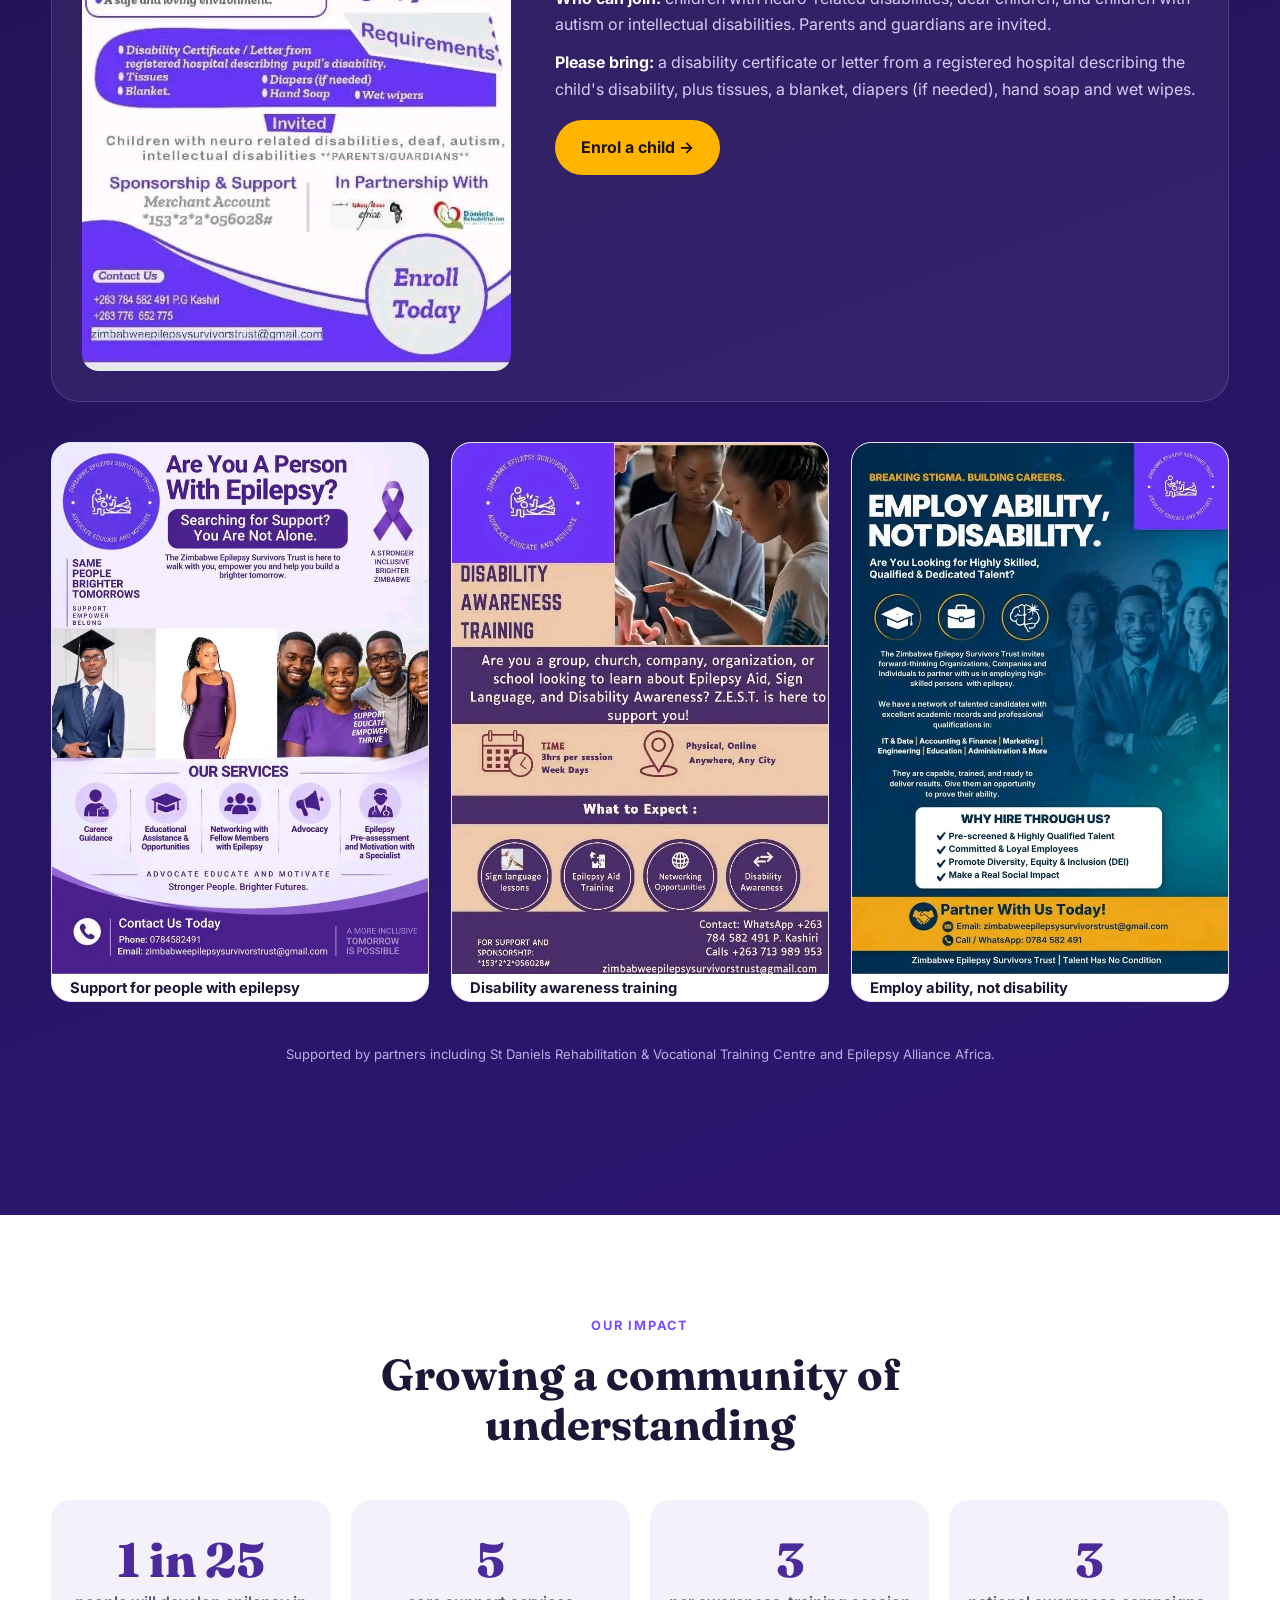
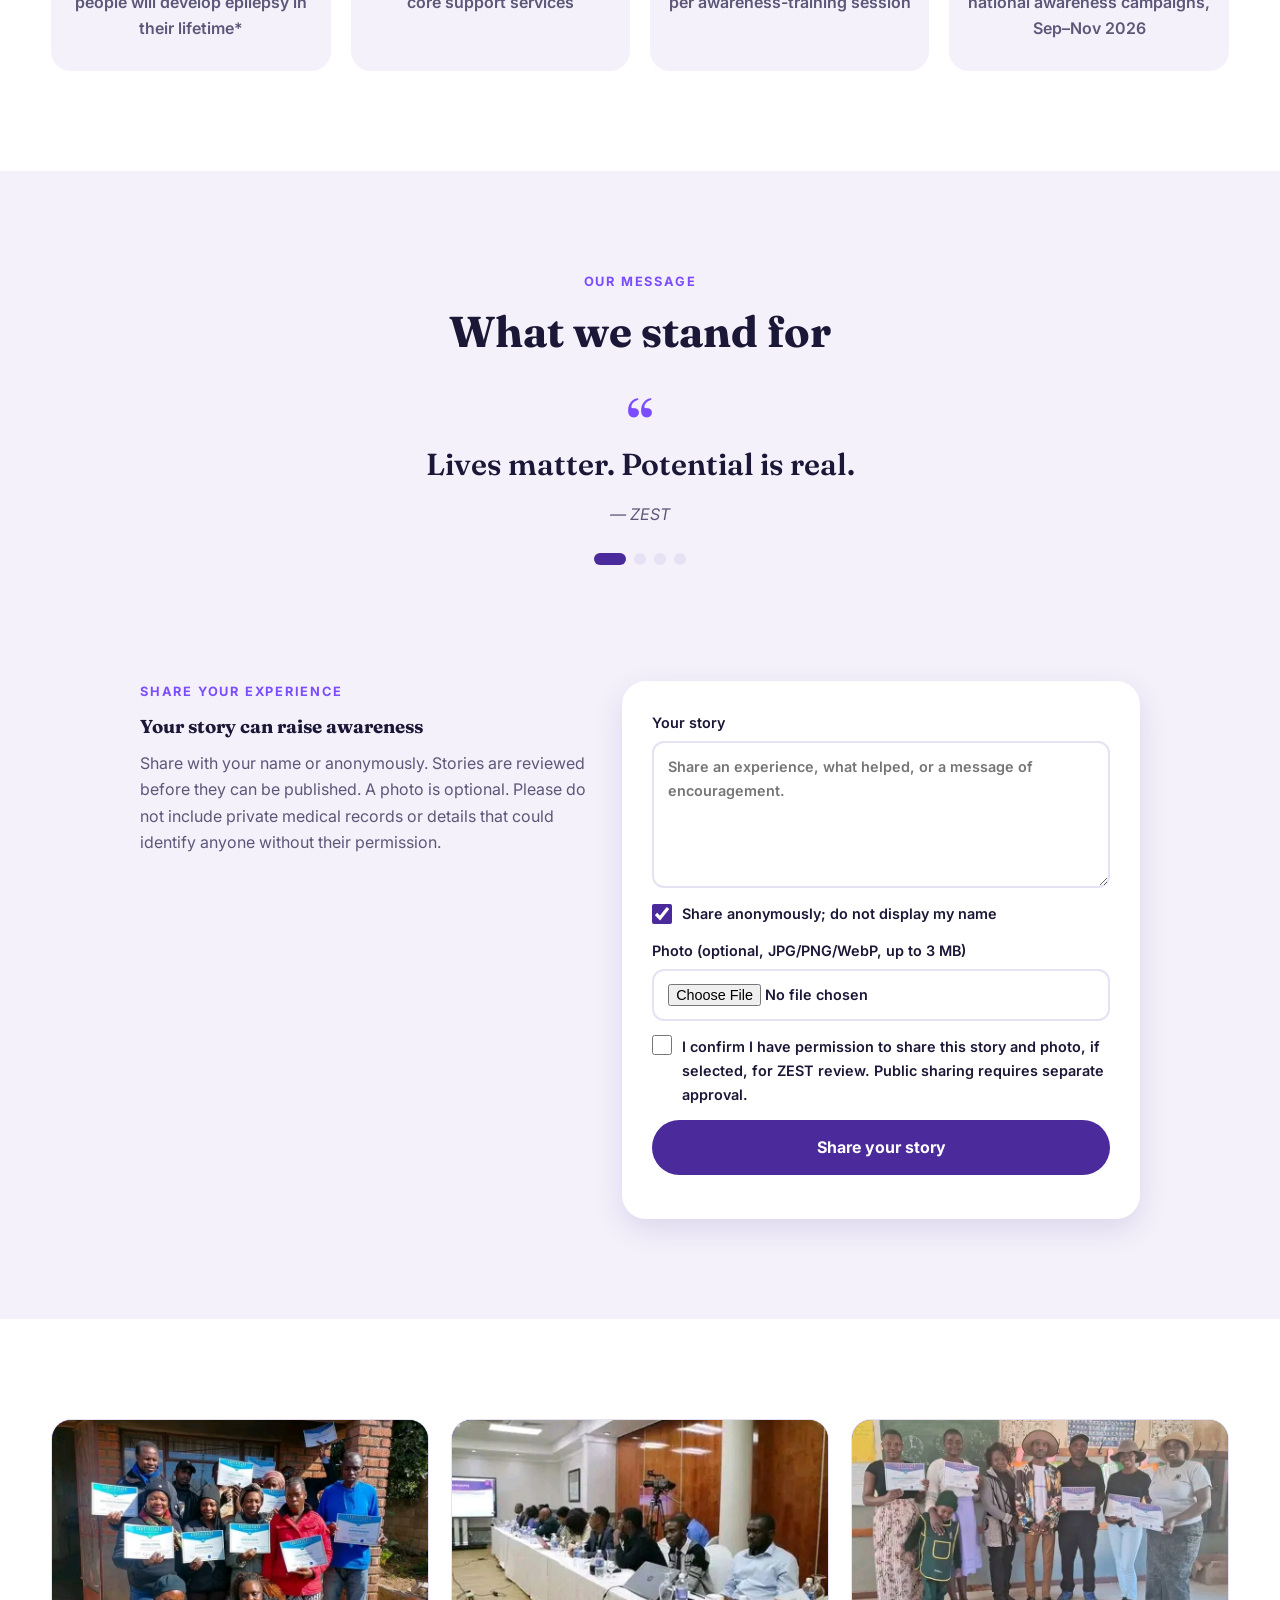
==== commit 98eb830a: "Replace homepage photos with supplied images Co-authored-by: Copilot <223556219+Copilot@users.norepl" ====
--- a/index.html
+++ b/index.html
@@ -103,31 +103,11 @@
   <a class="qcard reveal" href="#involved"><span class="ico">📣</span><h3>I want to help</h3><p>Volunteer, fundraise, speak up.</p></a>
 </section>
 
-<!-- Homepage awareness banners -->
-<section class="section tint front-campaign" aria-labelledby="frontCampaignTitle">
-  <div class="wrap">
-    <div class="center reveal">
-      <p class="eyebrow dark">Advocacy &amp; awareness</p>
-      <h2 id="frontCampaignTitle">Stand with people affected by epilepsy</h2>
-    </div>
-    <div class="front-campaign-grid">
-      <figure class="front-campaign-card reveal">
-        <img src="images/campaigns/advocacy-support.jpg" alt="Zimbabwe Epilepsy Survivors Trust Advocacy and Support Initiative banner">
-        <figcaption>Advocacy and support for people with epilepsy.</figcaption>
-      </figure>
-      <figure class="front-campaign-card reveal">
-        <img src="images/campaigns/epilepsy-awareness.jpg" alt="Support us in our fight to educate about epilepsy, with a purple ribbon">
-        <figcaption>Support epilepsy education and awareness.</figcaption>
-      </figure>
-    </div>
-  </div>
-</section>
-
 <!-- About -->
 <section class="section" id="about">
   <div class="wrap split">
-    <div class="photo-slot tall reveal">
-      <img src="images/about.jpg" alt="A ZEST participant receiving a certificate at a St Daniels training session" onerror="this.remove()">
+    <div class="photo-slot about-photo reveal">
+      <img src="images/about.jpg" alt="Epilepsy awareness banner inviting support for epilepsy education, with a purple ribbon" onerror="this.remove()">
       <span class="slot-hint">Add <code>images/about.jpg</code></span>
     </div>
     <div class="reveal">
@@ -470,7 +450,7 @@
     <div class="gallery">
       <button class="g reveal" data-full="images/gallery/workshop-1.jpg" data-cap="Stakeholder workshop"><img src="images/gallery/workshop-1.jpg" alt="Participants around a long table at a stakeholder workshop" loading="lazy"></button>
       <button class="g reveal" data-full="images/gallery/group-outdoors.jpg" data-cap="Partners and members outdoors"><img src="images/gallery/group-outdoors.jpg" alt="ZEST members and partners standing together outdoors" loading="lazy"></button>
-      <button class="g reveal" data-full="images/gallery/certificate-presentation.jpg" data-cap="Certificate presentation"><img src="images/gallery/certificate-presentation.jpg" alt="A participant receiving a certificate" loading="lazy"></button>
+      <button class="g reveal" data-full="images/gallery/certificate-presentation.jpg" data-cap="ZEST Advocacy and Support Initiative"><img src="images/gallery/certificate-presentation.jpg" alt="Zimbabwe Epilepsy Survivors Trust Advocacy and Support Initiative banner" loading="lazy"></button>
       <button class="g reveal" data-full="images/gallery/team-group.jpg" data-cap="ZEST and St Daniels team"><img src="images/gallery/team-group.jpg" alt="The ZEST and St Daniels team together" loading="lazy"></button>
       <button class="g reveal" data-full="images/gallery/certificate-group.jpg" data-cap="Certificate recipients"><img src="images/gallery/certificate-group.jpg" alt="A group holding their certificates" loading="lazy"></button>
       <button class="g reveal" data-full="images/gallery/workshop-2.jpg" data-cap="Workshop session"><img src="images/gallery/workshop-2.jpg" alt="A workshop session in progress" loading="lazy"></button>
--- a/css/style.css
+++ b/css/style.css
@@ -66,6 +66,8 @@
 .hero-visual{position:relative}
 .photo-slot{position:relative;overflow:hidden;border-radius:var(--r);background:linear-gradient(135deg,#6d46d9,#0f8a5f);display:grid;place-items:center}
 .photo-slot img{position:absolute;inset:0;width:100%;height:100%;object-fit:cover}
+.photo-slot.about-photo{aspect-ratio:auto;border-radius:var(--r) 120px var(--r) var(--r)}
+.photo-slot.about-photo img{position:static;width:100%;height:auto;object-fit:contain}
 .slot-hint{font-size:.8rem;color:#fff;opacity:.8;padding:6px 10px;text-align:center}
 .photo-slot:has(img) .slot-hint{display:none}
 .hero-photo{aspect-ratio:4/5;border-radius:36% 64% 40% 60%/50% 40% 60% 50%;box-shadow:0 30px 60px rgba(0,0,0,.35);animation:morph 12s ease-in-out infinite}
@@ -80,12 +82,6 @@
 .qcard{background:var(--card);padding:26px;border-radius:var(--r);box-shadow:var(--shadow);border:1px solid var(--line);transition:.25s}
 .qcard:hover{transform:translateY(-6px);border-color:var(--p2)}
 .qcard .ico{font-size:1.8rem}.qcard h3{font-size:1.15rem;margin:8px 0 4px}.qcard p{color:var(--muted);font-size:.92rem}
-
-.front-campaign{margin-top:42px}
-.front-campaign-grid{display:grid;grid-template-columns:repeat(2,minmax(0,1fr));gap:24px;align-items:start}
-.front-campaign-card{margin:0;padding:16px;border:1px solid var(--line);border-radius:var(--r);background:var(--card);box-shadow:var(--shadow)}
-.front-campaign-card img{display:block;width:100%;height:auto;border-radius:calc(var(--r) - 8px)}
-.front-campaign-card figcaption{padding:12px 4px 2px;color:var(--muted);font-weight:600;text-align:center}
 
 .section{padding:100px 0}.tint{background:var(--tint)}
 .center{text-align:center;max-width:720px;margin:0 auto 50px}
@@ -226,7 +222,6 @@
 }
 @media(max-width:600px){
   .quick,.stats,.flips,.grid3,.foot-grid{grid-template-columns:1fr}
-  .front-campaign-grid{grid-template-columns:1fr}
   .section{padding:70px 0}.hero-in{padding:60px 0 110px}.brand-text small{display:none}
 }
 @media(prefers-reduced-motion:reduce){*{animation:none!important;transition:none!important}.reveal{opacity:1;transform:none}}
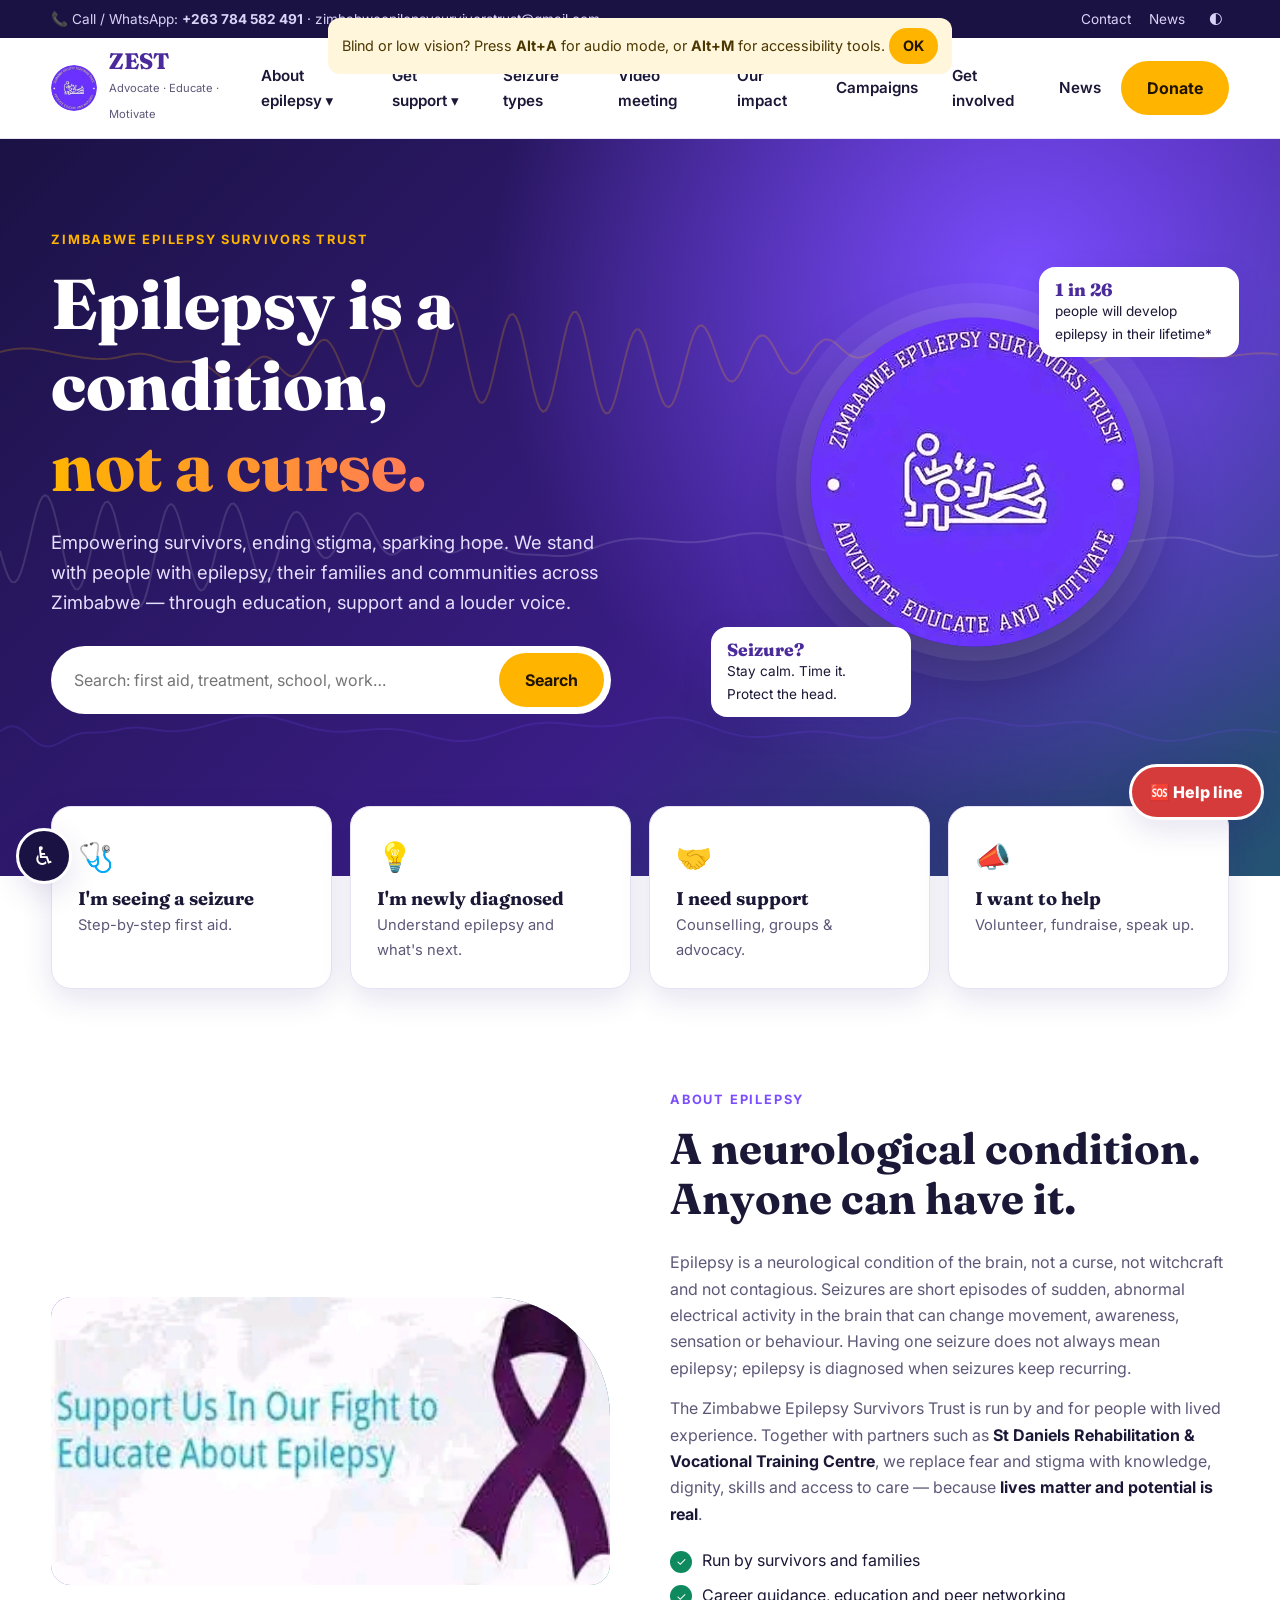
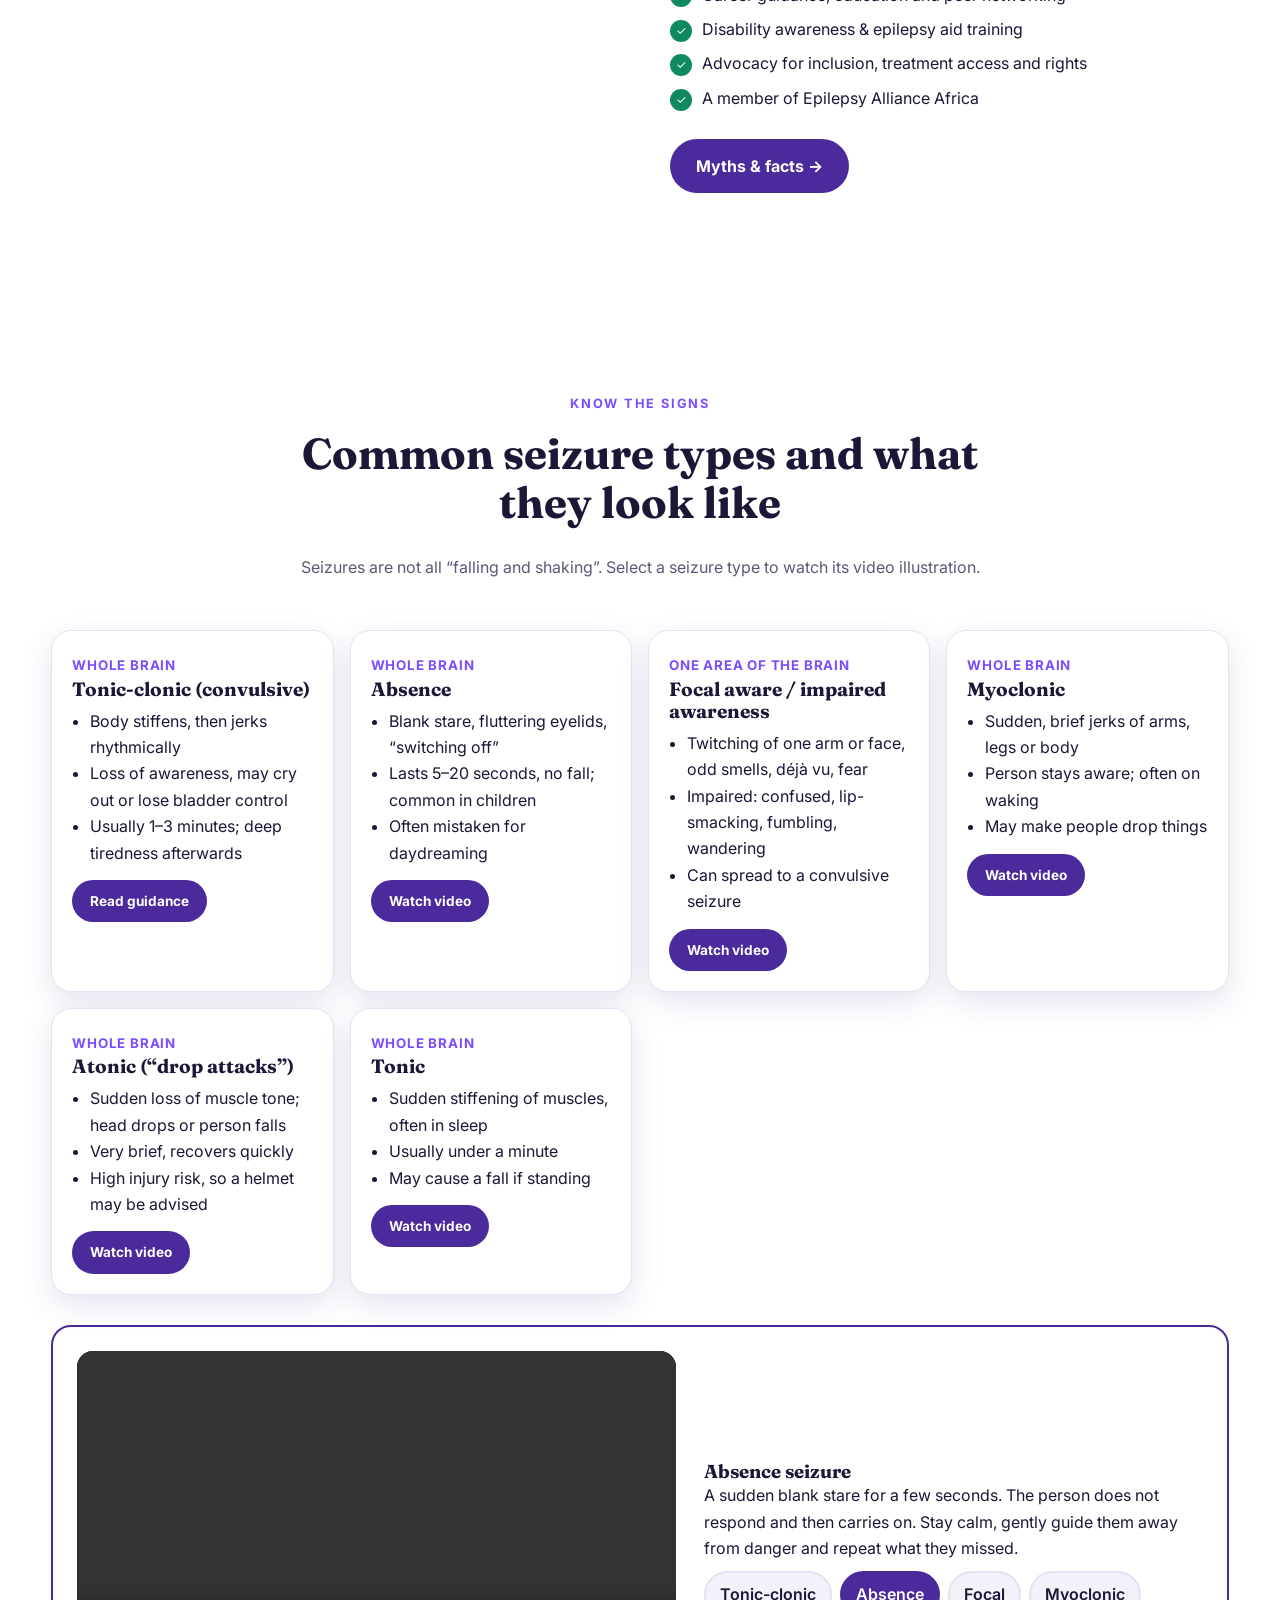
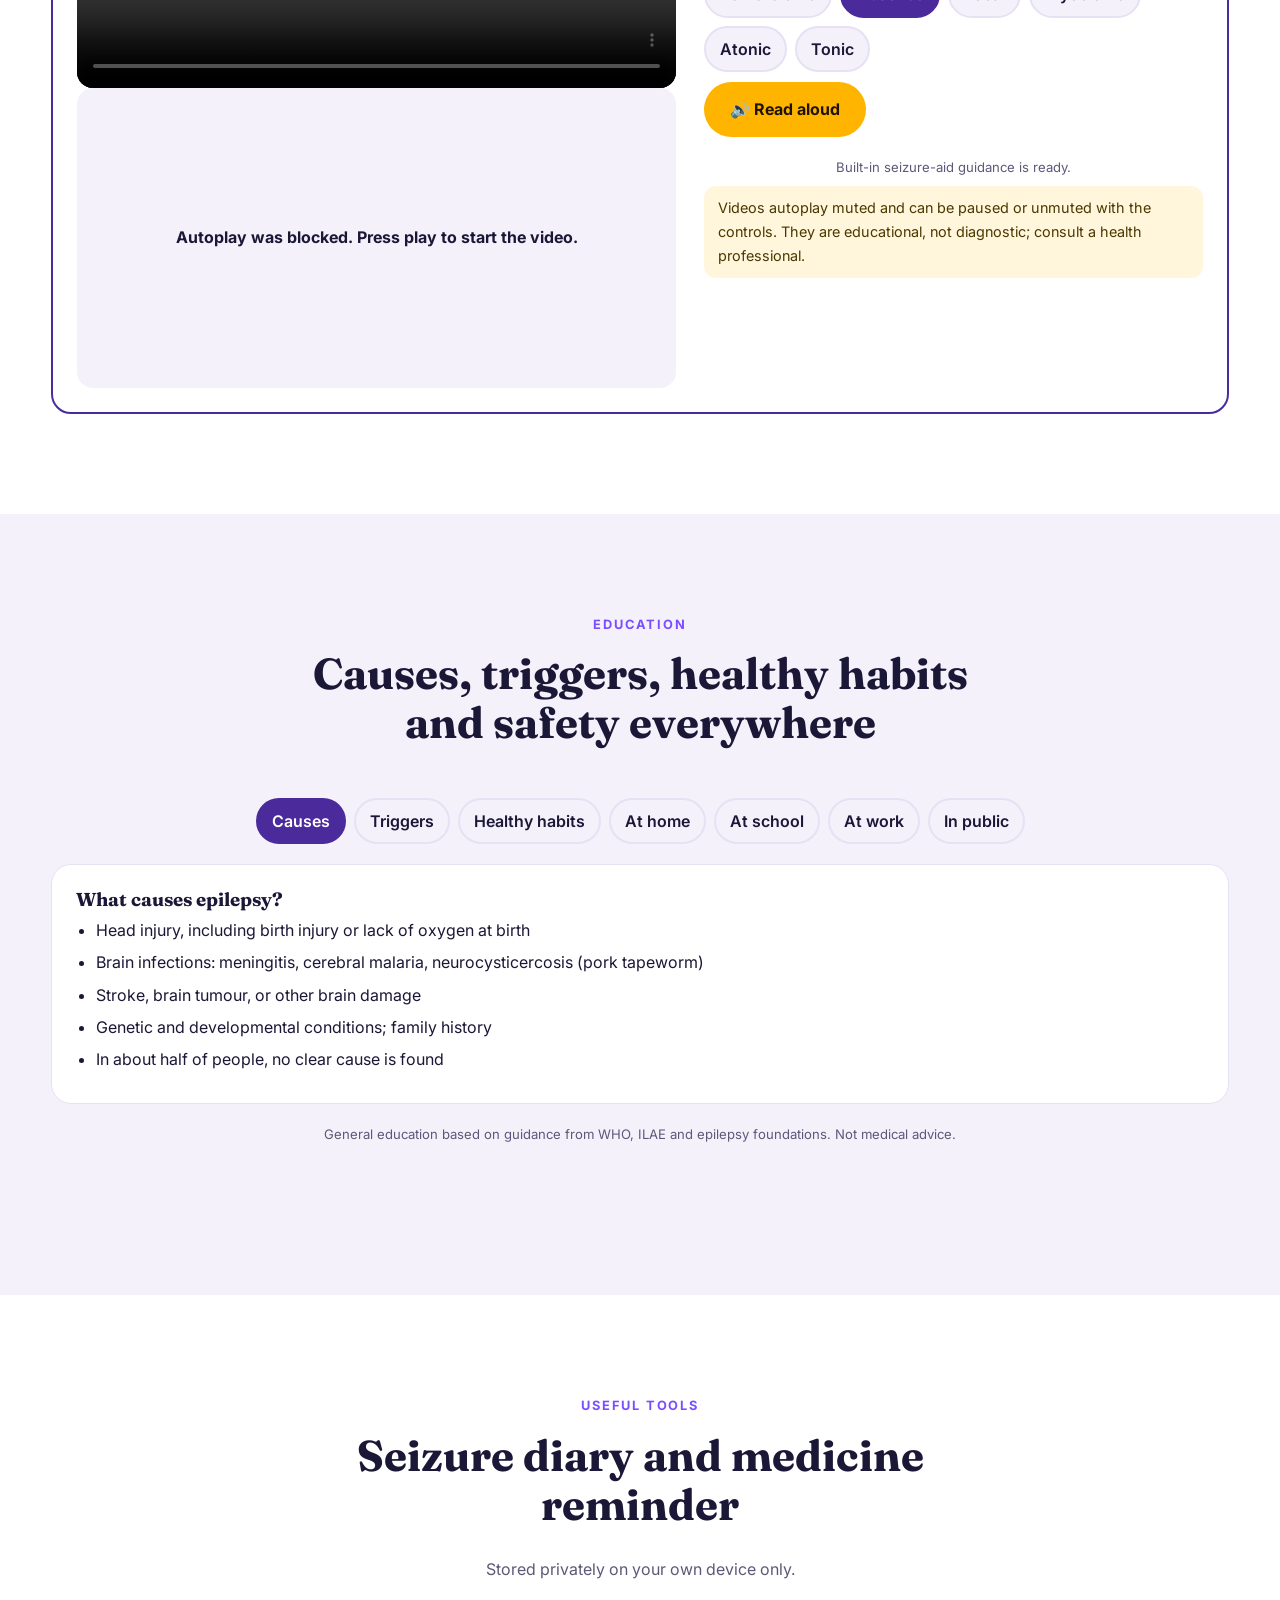
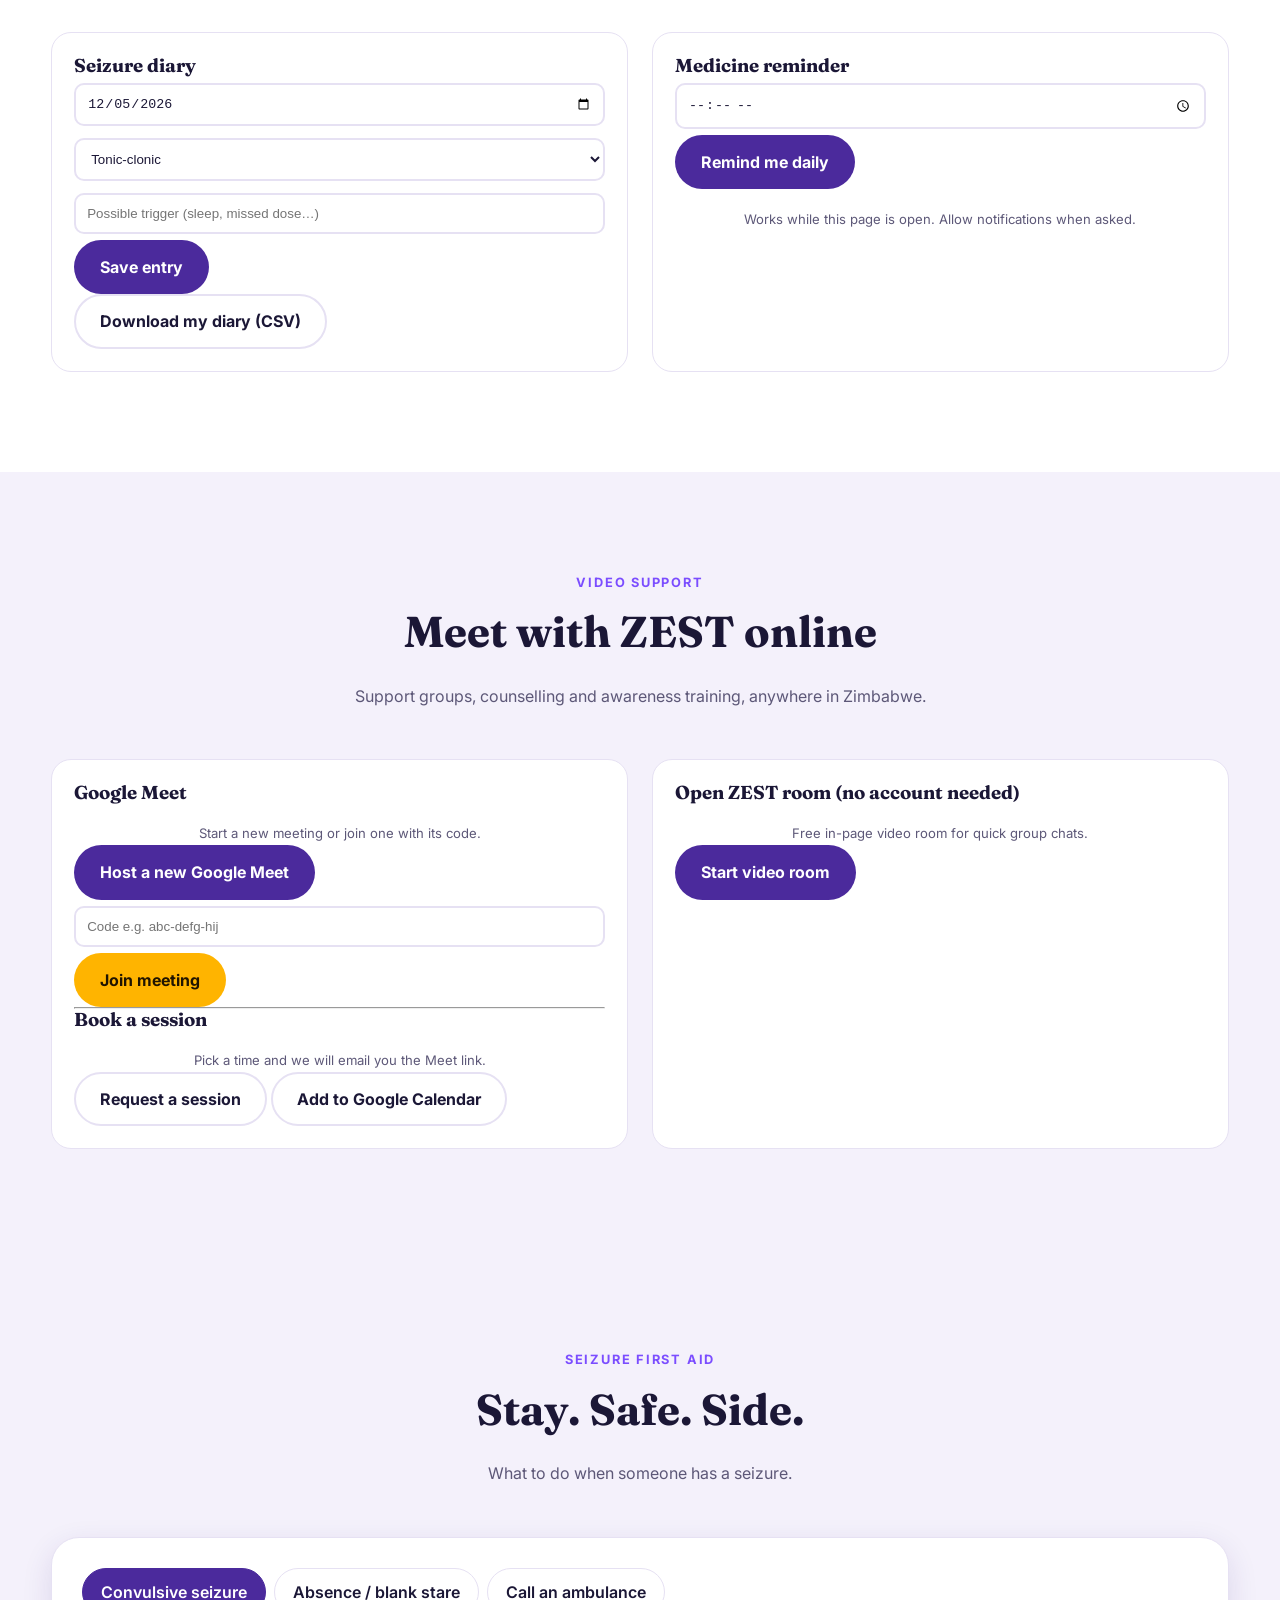
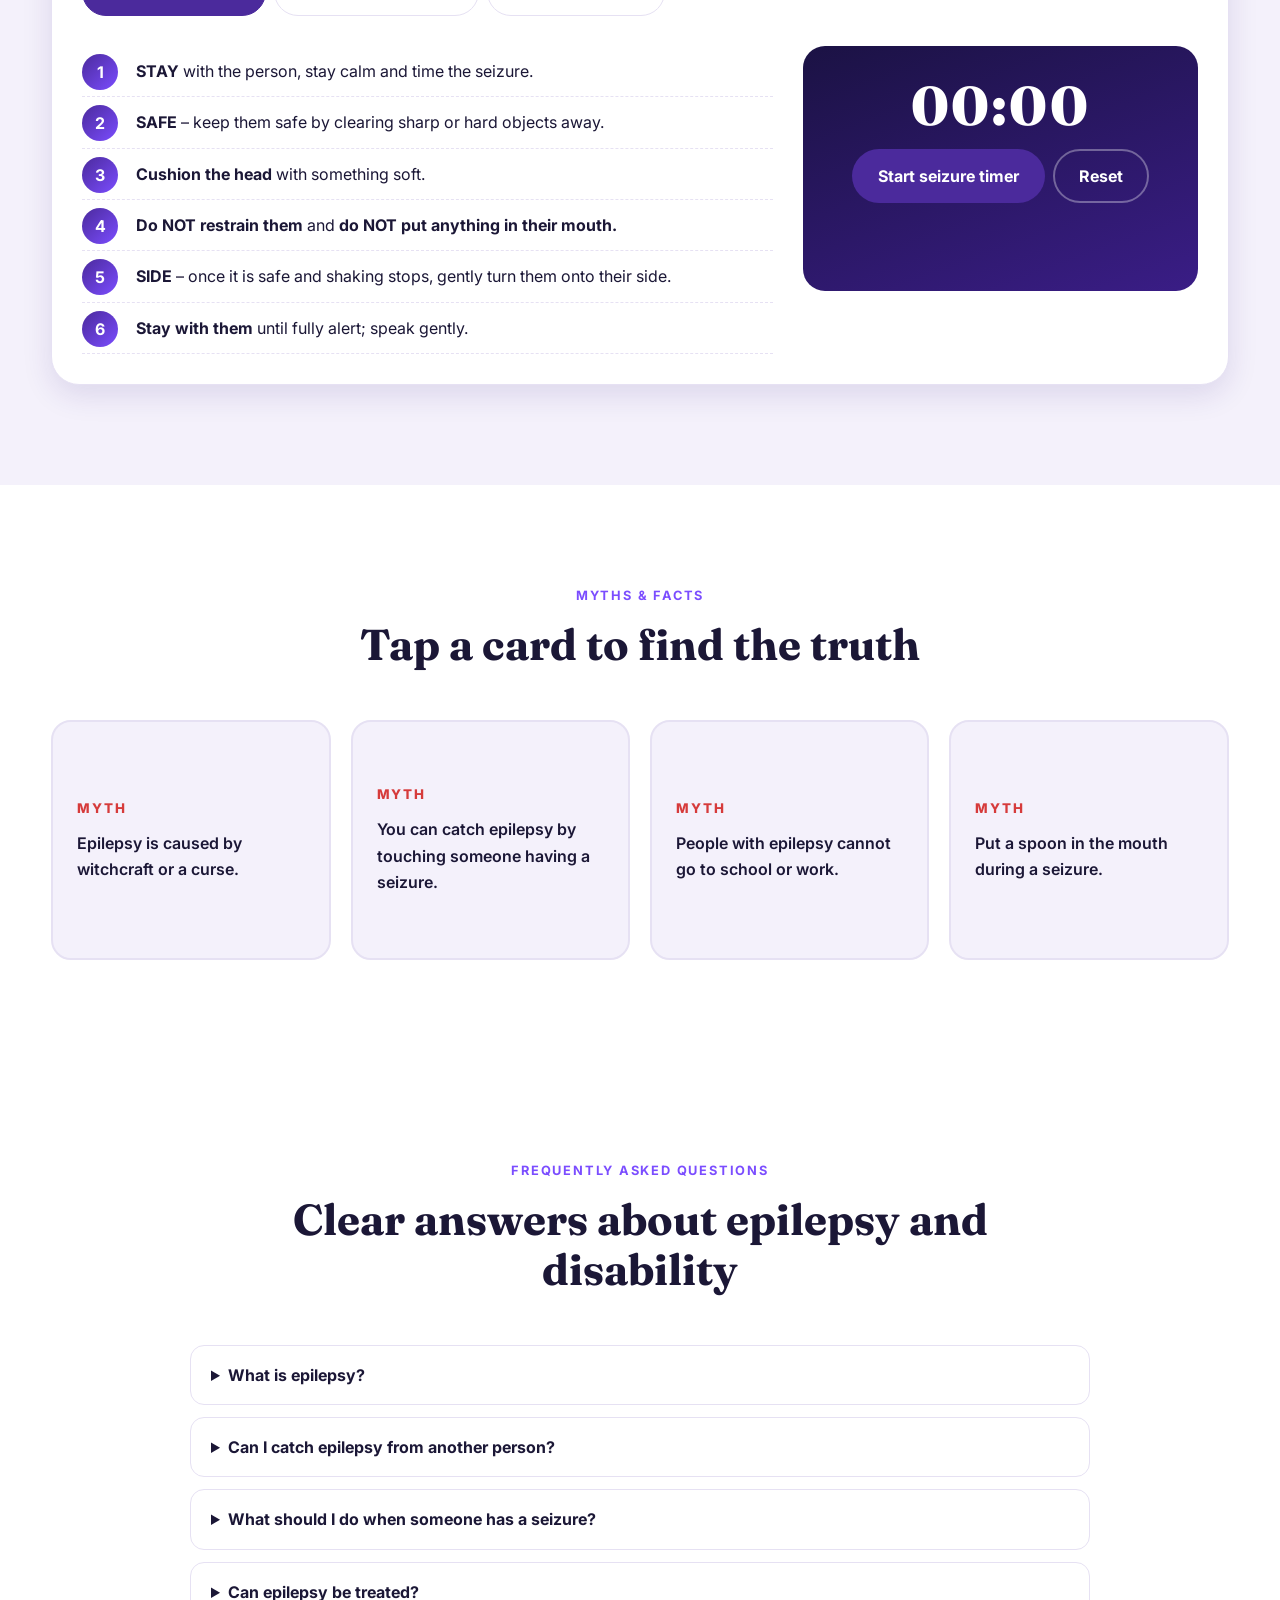
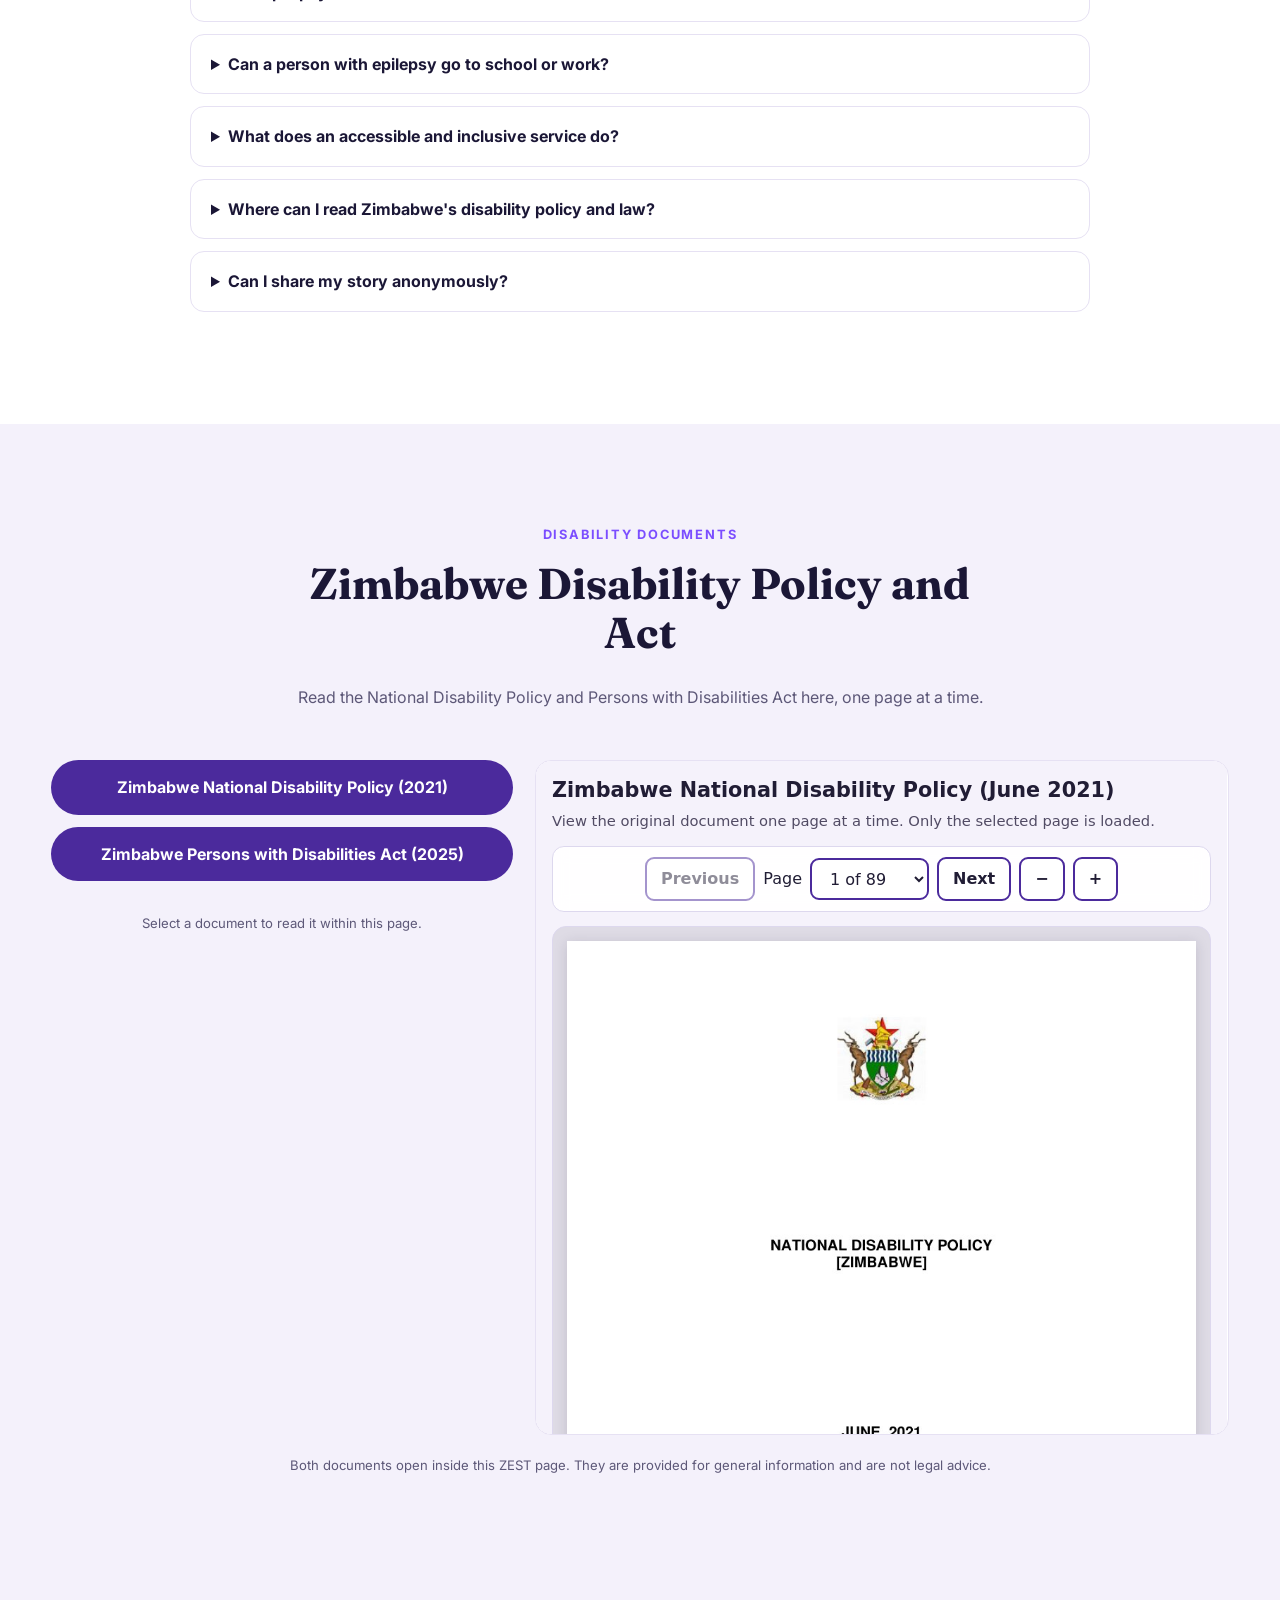
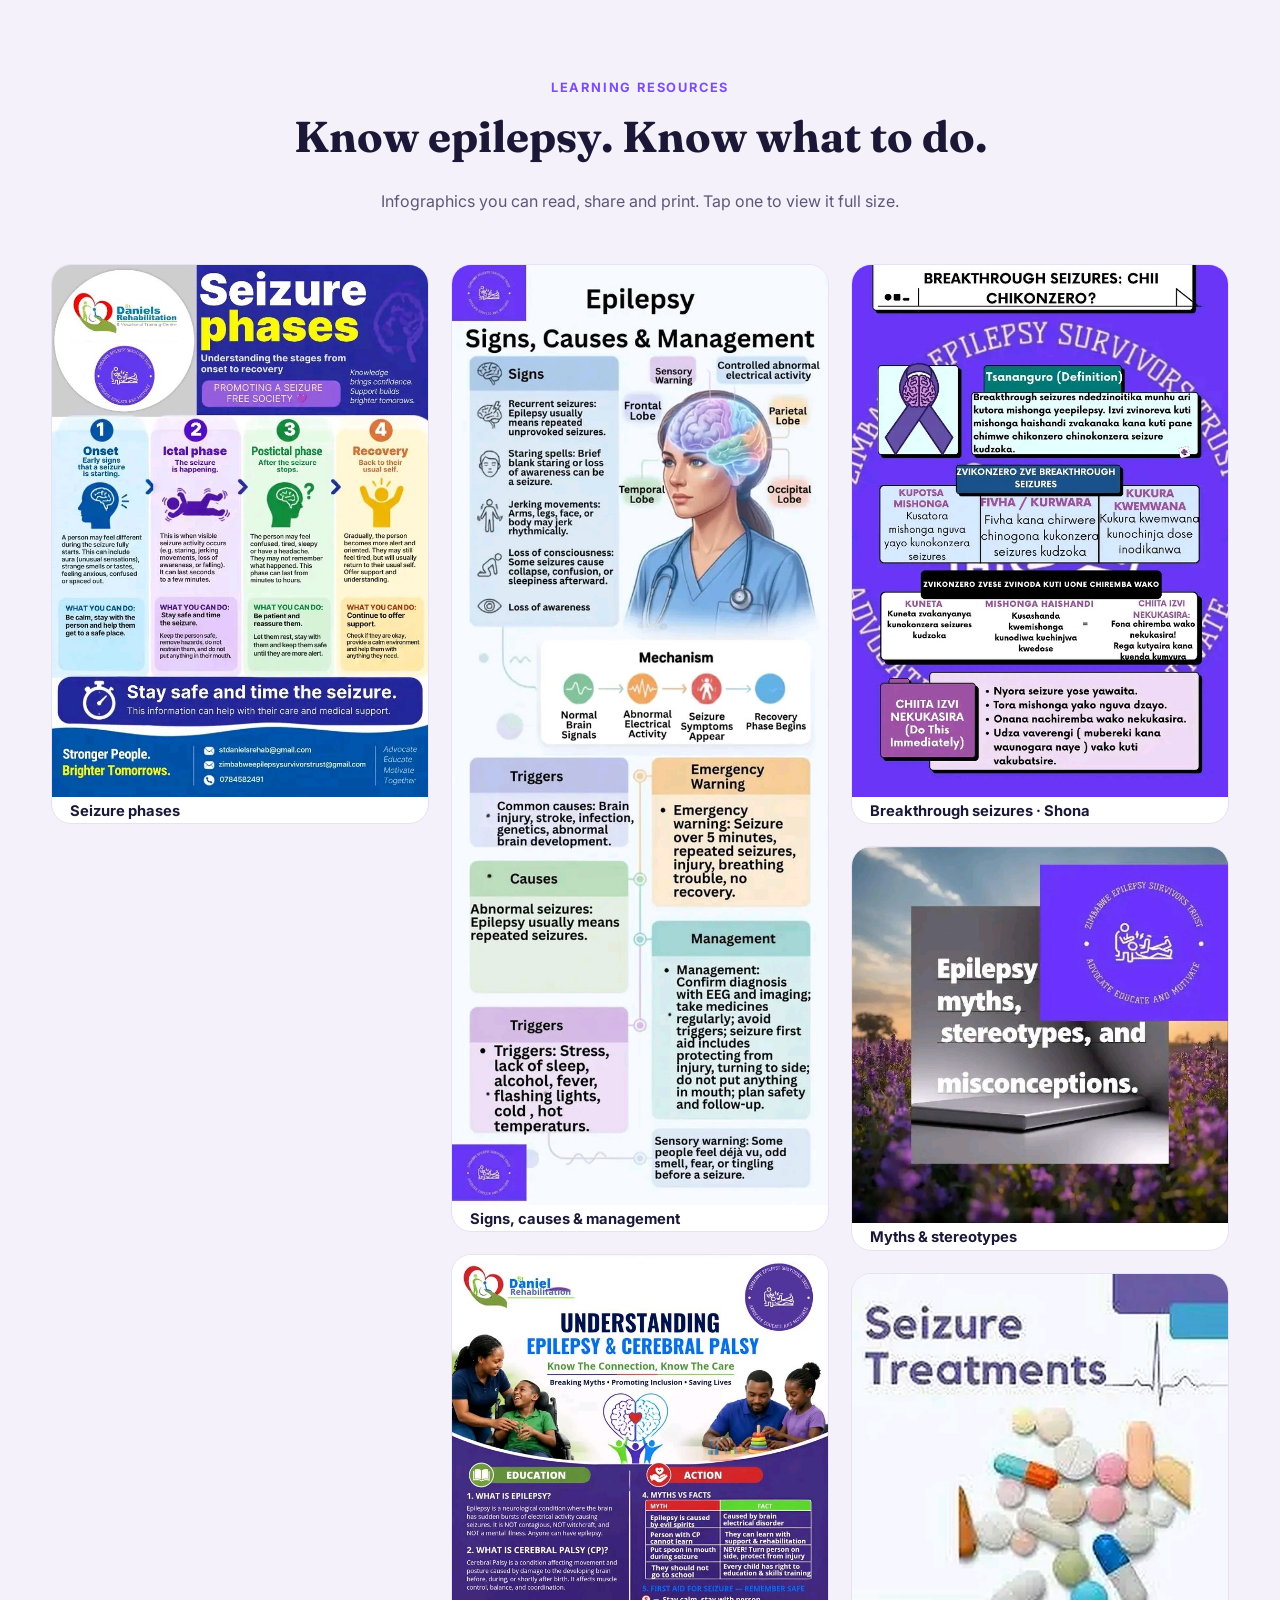
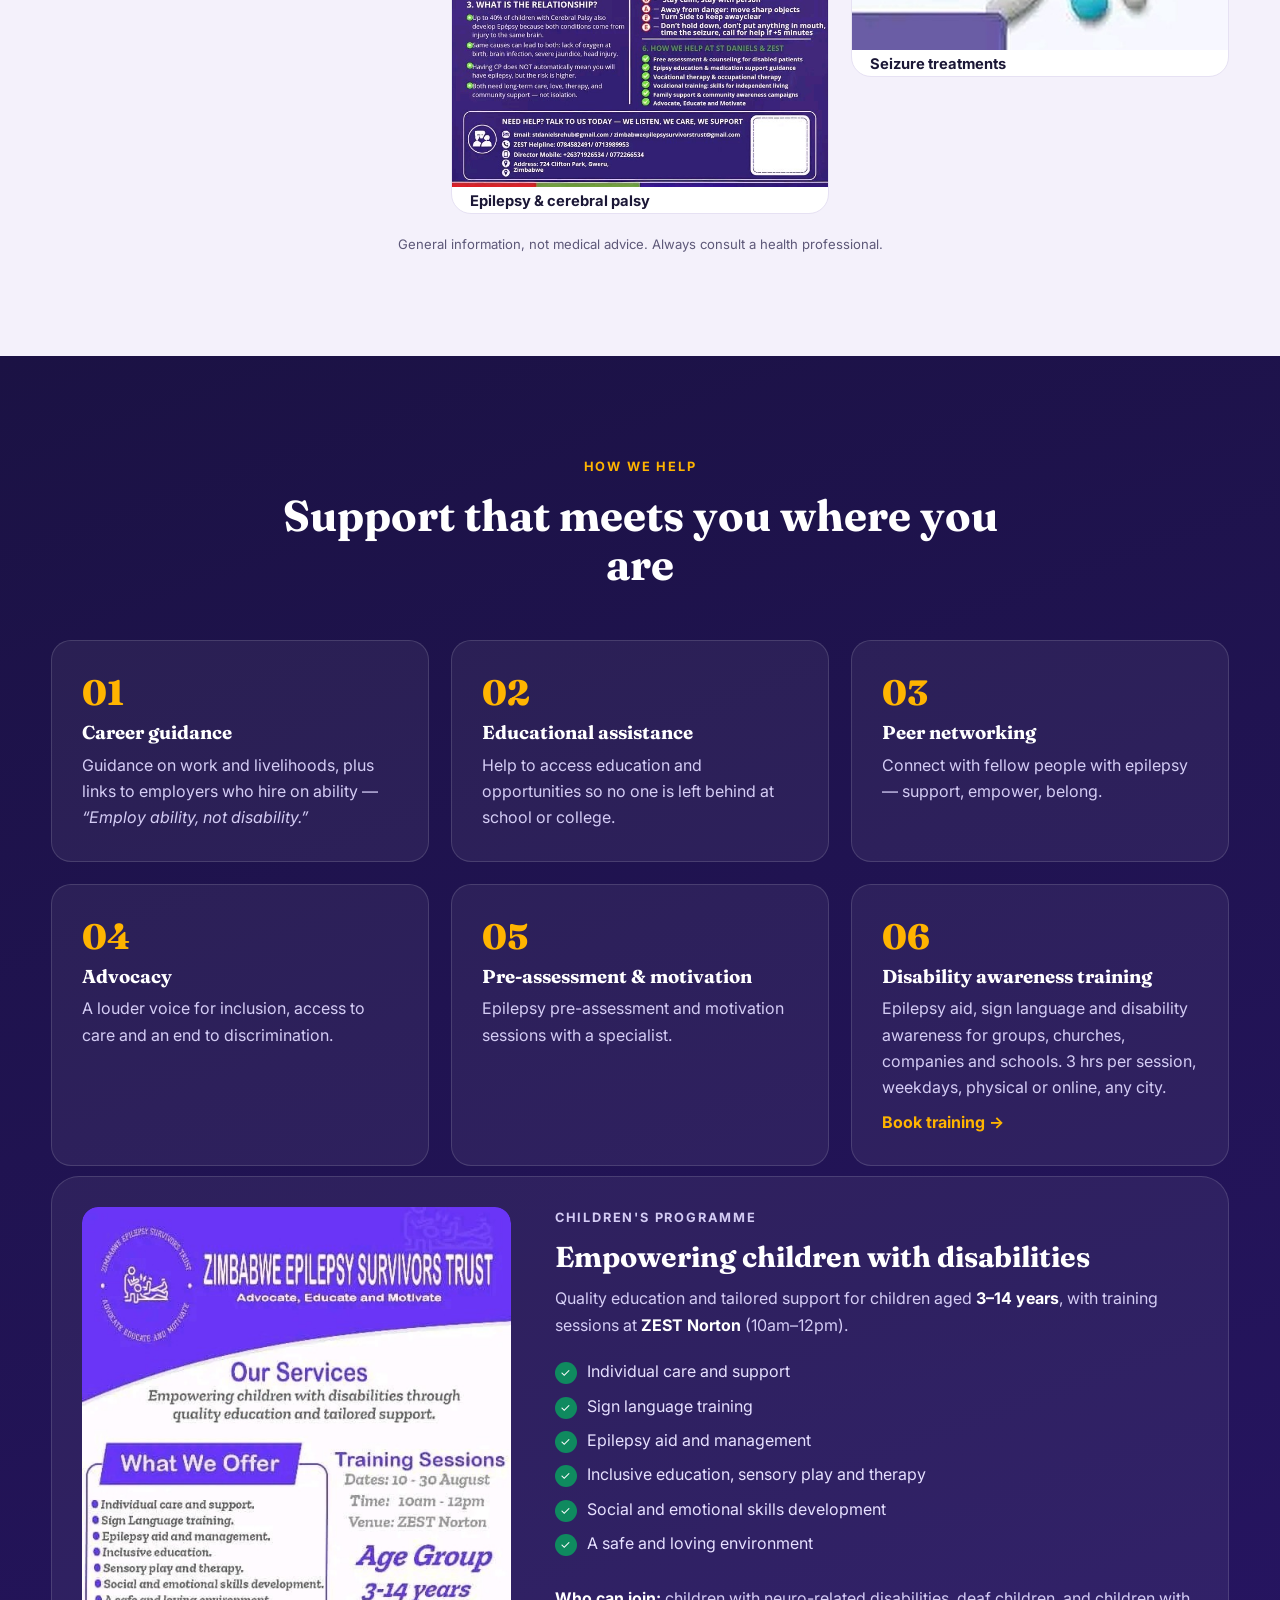
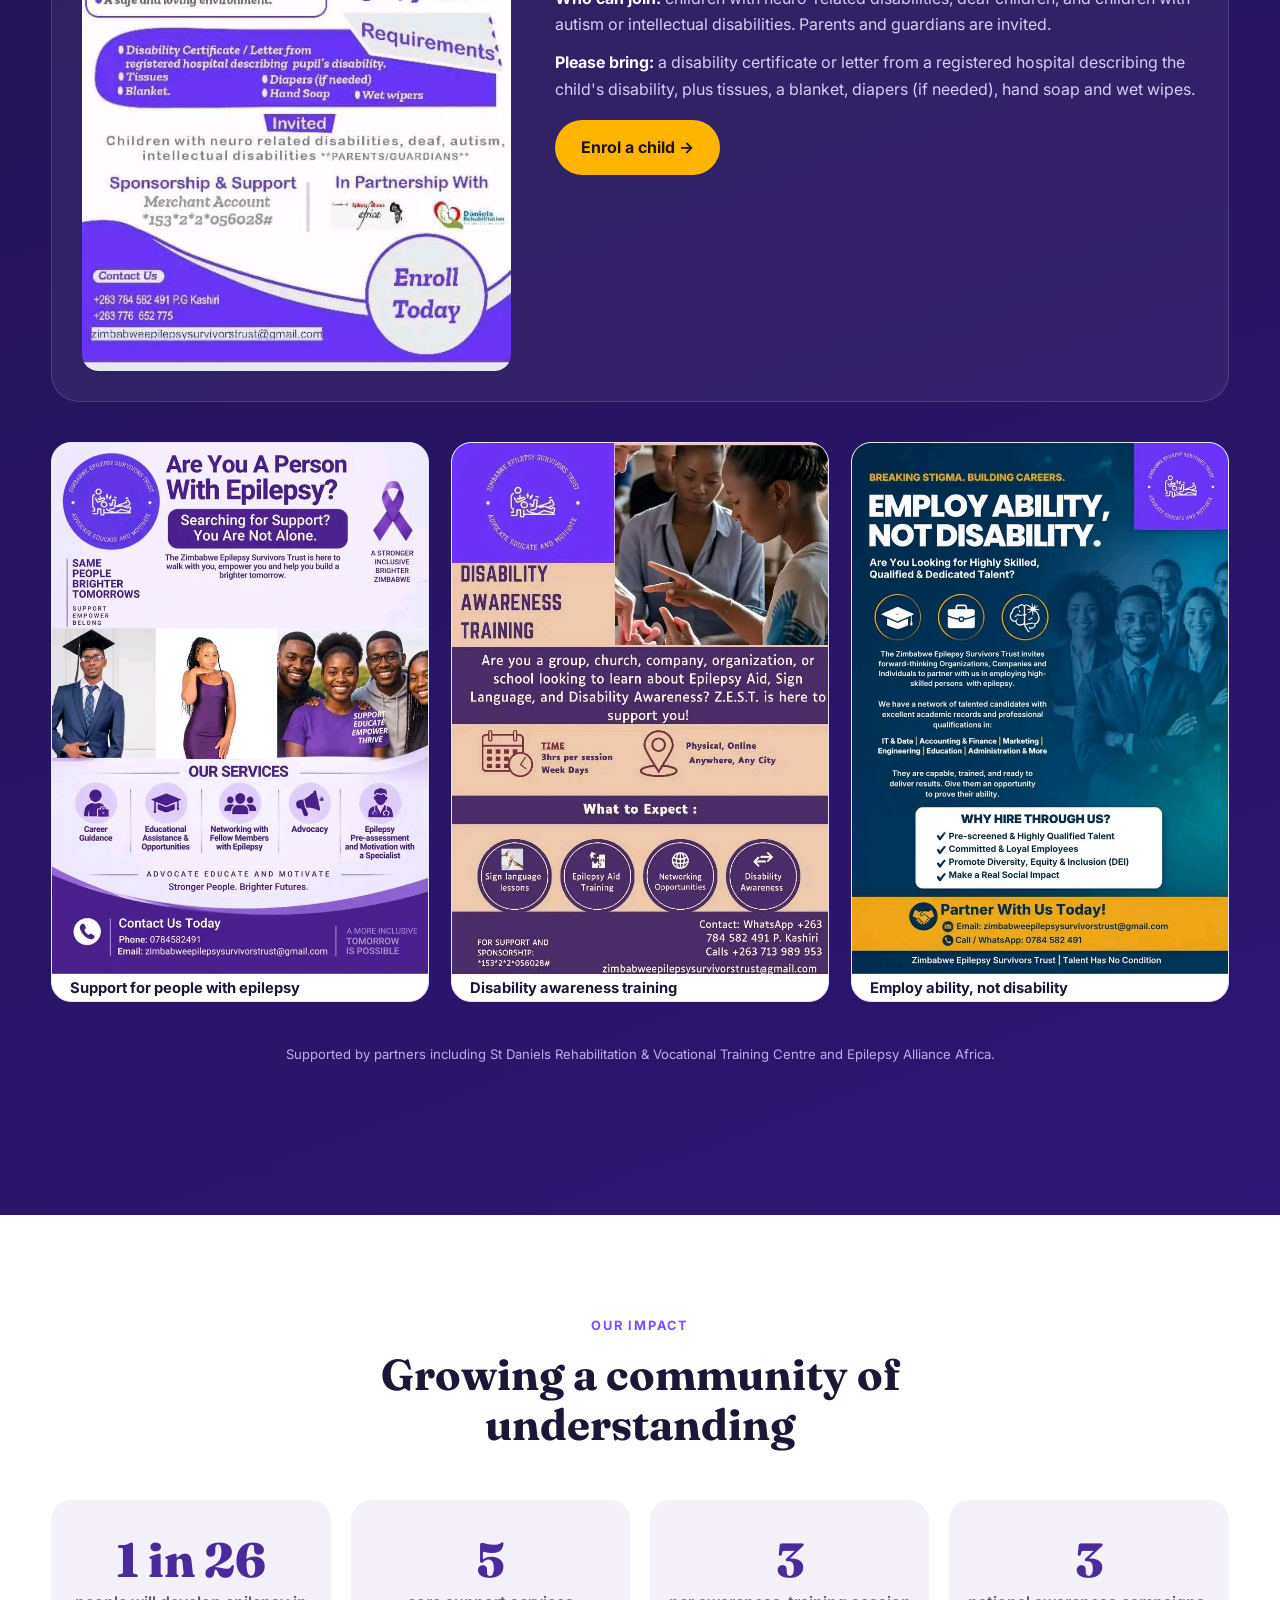
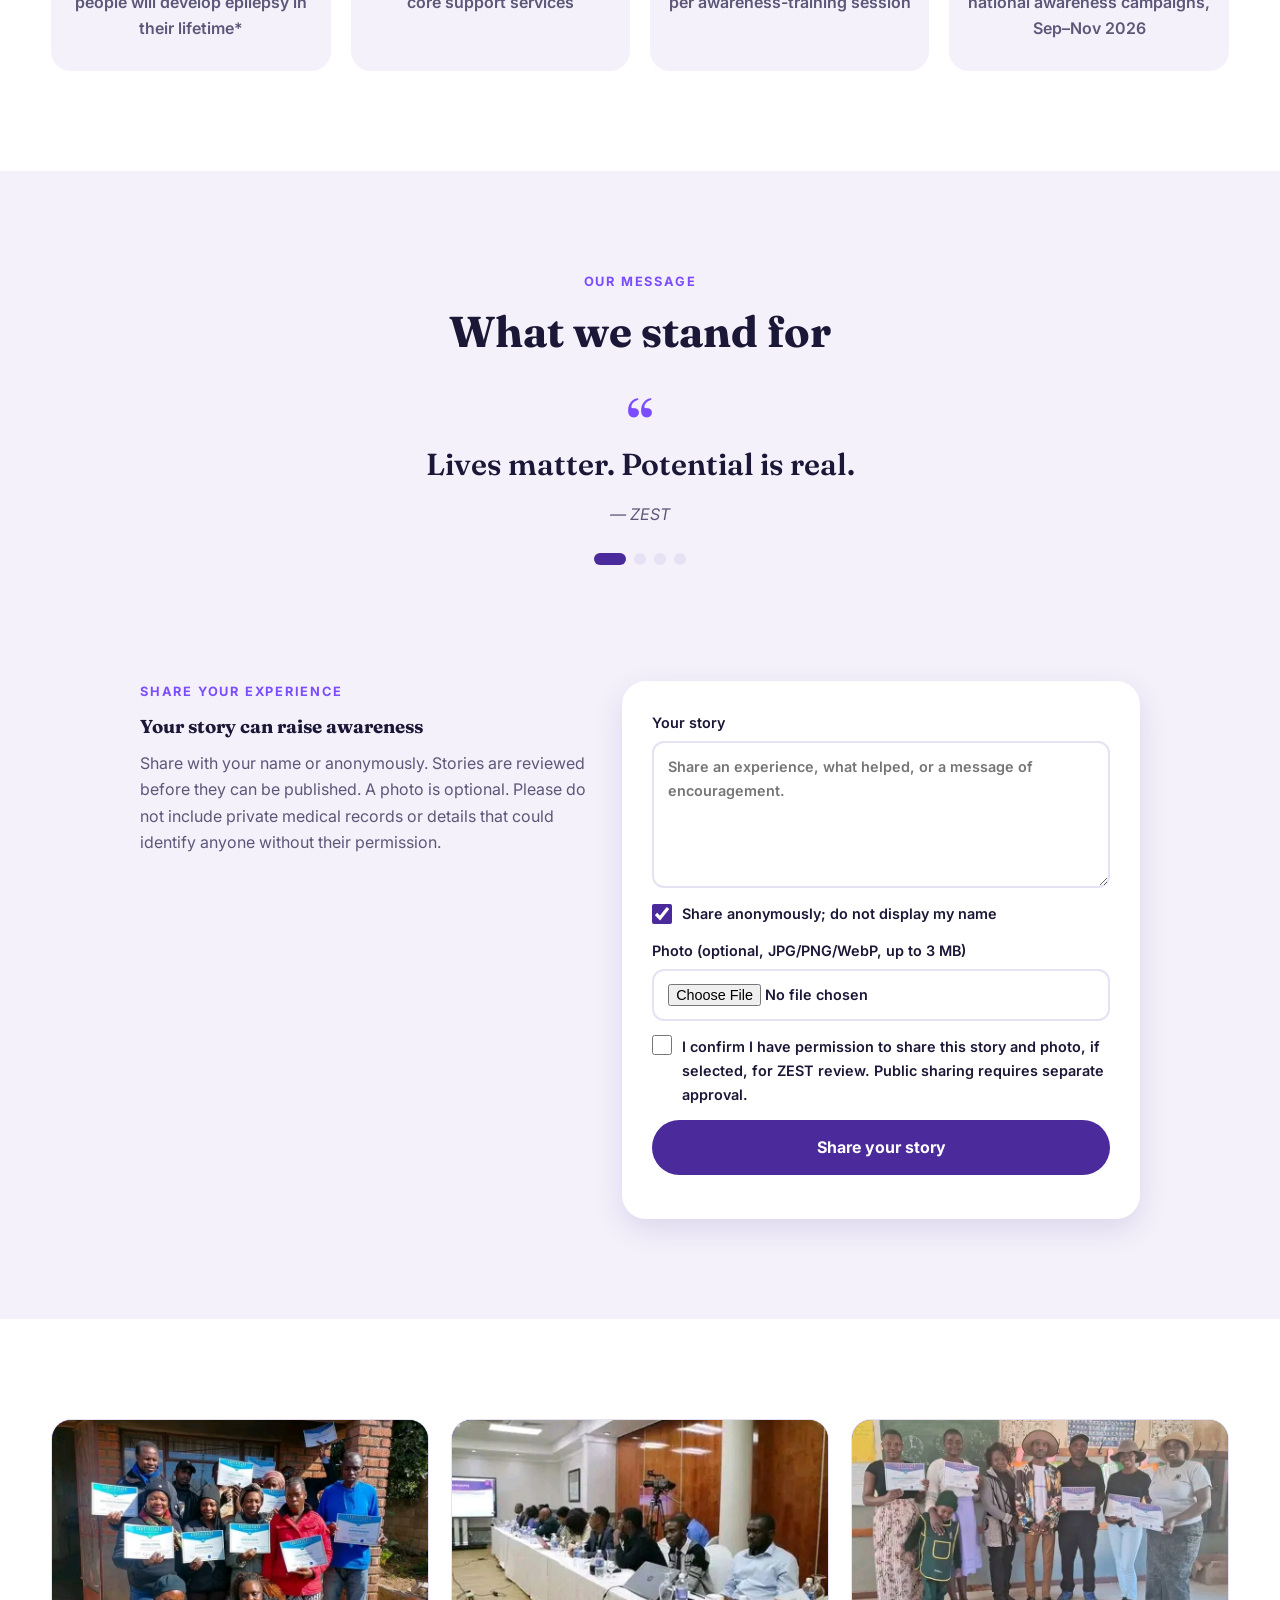
==== commit 0f8c99a0: "Remove selected photos from community gallery Co-authored-by: Copilot <223556219+Copilot@users.norep" ====
--- a/index.html
+++ b/index.html
@@ -449,9 +449,7 @@
     </div>
     <div class="gallery">
       <button class="g reveal" data-full="images/gallery/workshop-1.jpg" data-cap="Stakeholder workshop"><img src="images/gallery/workshop-1.jpg" alt="Participants around a long table at a stakeholder workshop" loading="lazy"></button>
-      <button class="g reveal" data-full="images/gallery/group-outdoors.jpg" data-cap="Partners and members outdoors"><img src="images/gallery/group-outdoors.jpg" alt="ZEST members and partners standing together outdoors" loading="lazy"></button>
       <button class="g reveal" data-full="images/gallery/certificate-presentation.jpg" data-cap="ZEST Advocacy and Support Initiative"><img src="images/gallery/certificate-presentation.jpg" alt="Zimbabwe Epilepsy Survivors Trust Advocacy and Support Initiative banner" loading="lazy"></button>
-      <button class="g reveal" data-full="images/gallery/team-group.jpg" data-cap="ZEST and St Daniels team"><img src="images/gallery/team-group.jpg" alt="The ZEST and St Daniels team together" loading="lazy"></button>
       <button class="g reveal" data-full="images/gallery/certificate-group.jpg" data-cap="Certificate recipients"><img src="images/gallery/certificate-group.jpg" alt="A group holding their certificates" loading="lazy"></button>
       <button class="g reveal" data-full="images/gallery/workshop-2.jpg" data-cap="Workshop session"><img src="images/gallery/workshop-2.jpg" alt="A workshop session in progress" loading="lazy"></button>
       <button class="g reveal" data-full="images/gallery/workshop-3.jpg" data-cap="Stakeholder workshop"><img src="images/gallery/workshop-3.jpg" alt="Two participants at a stakeholder workshop" loading="lazy"></button>
